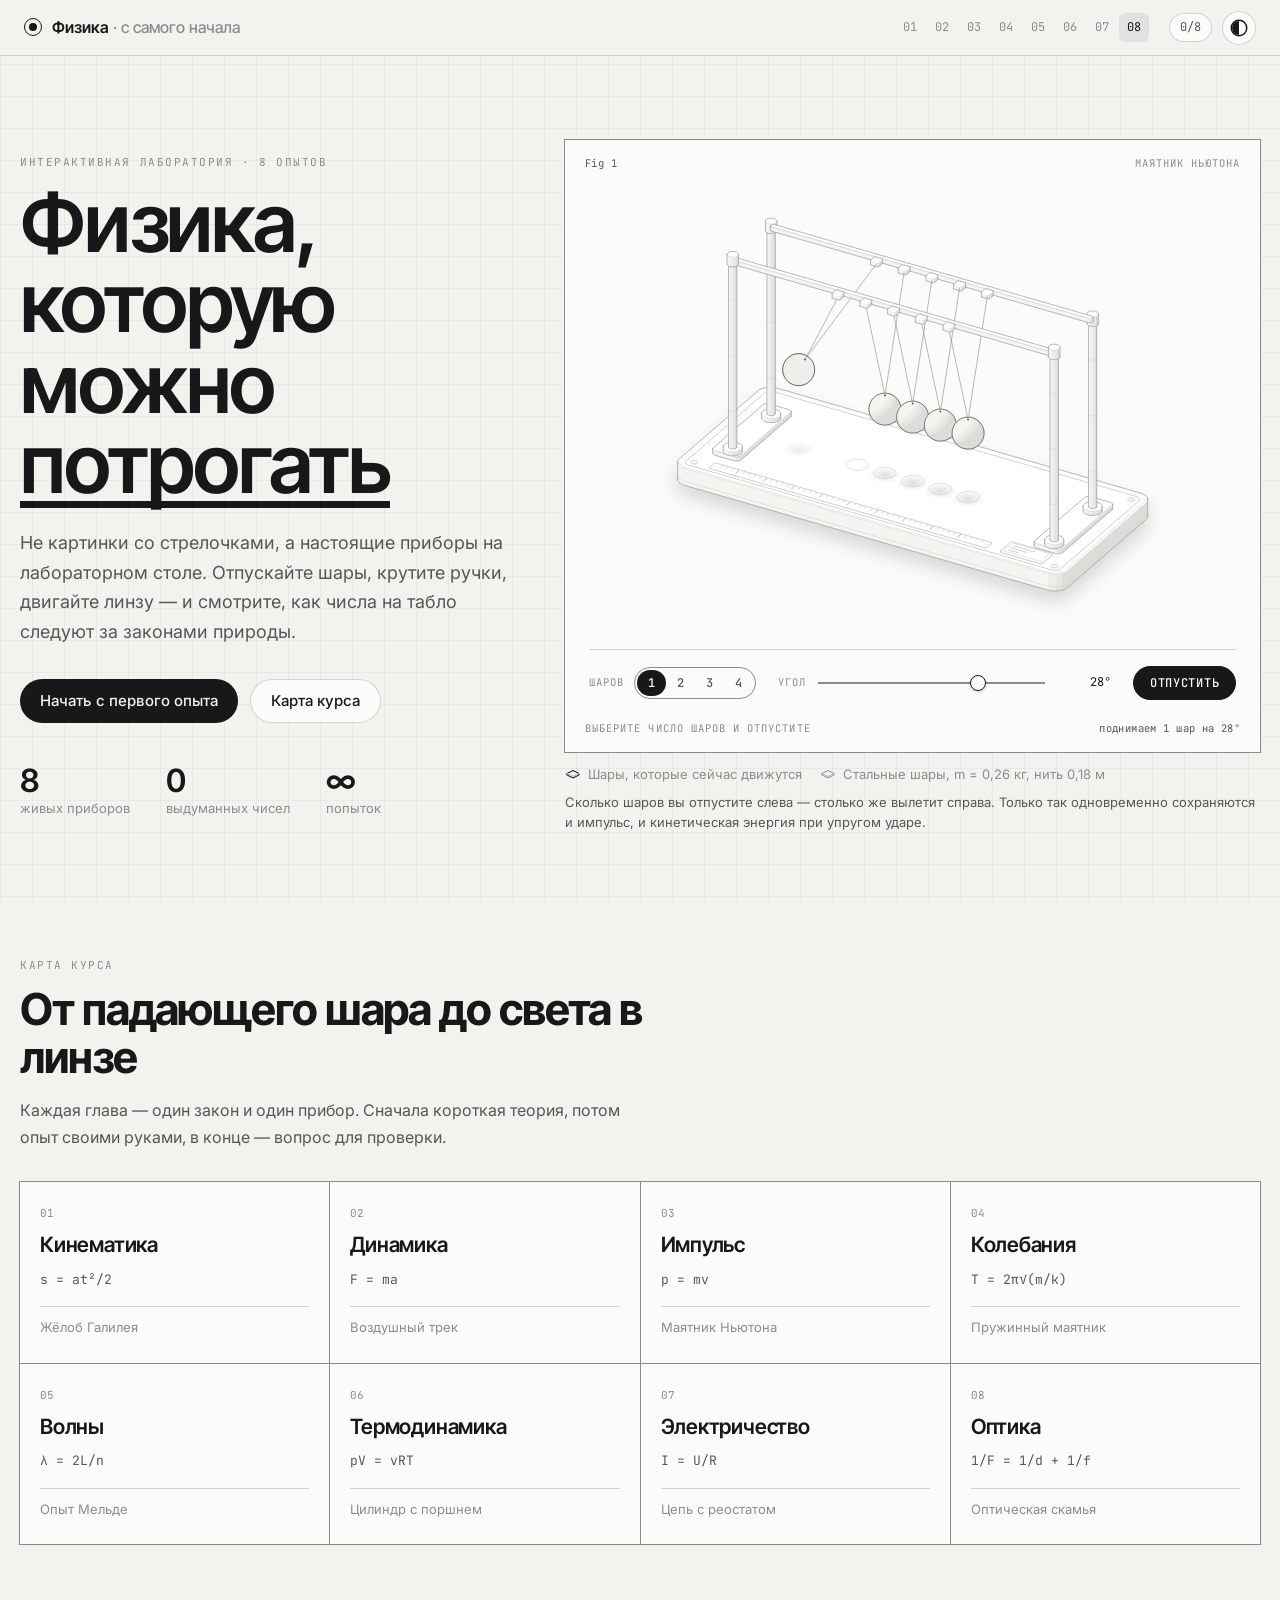
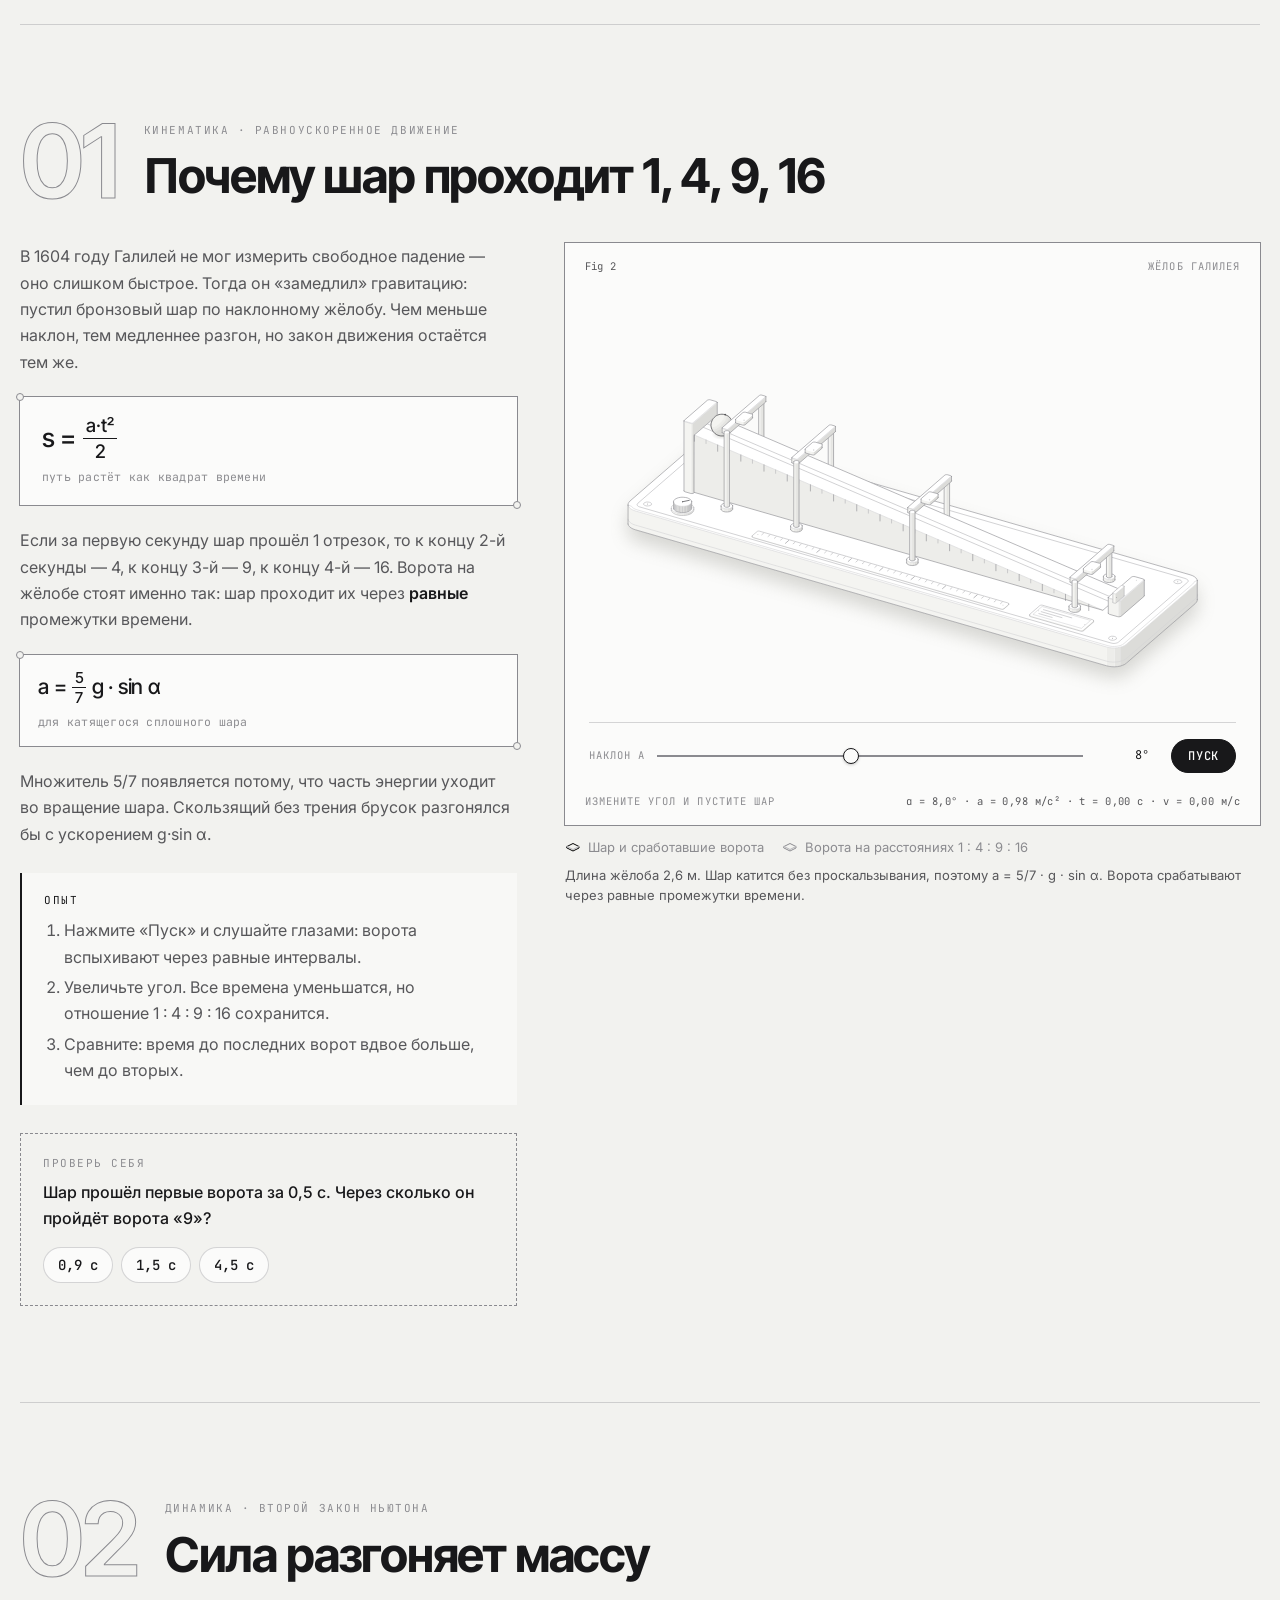
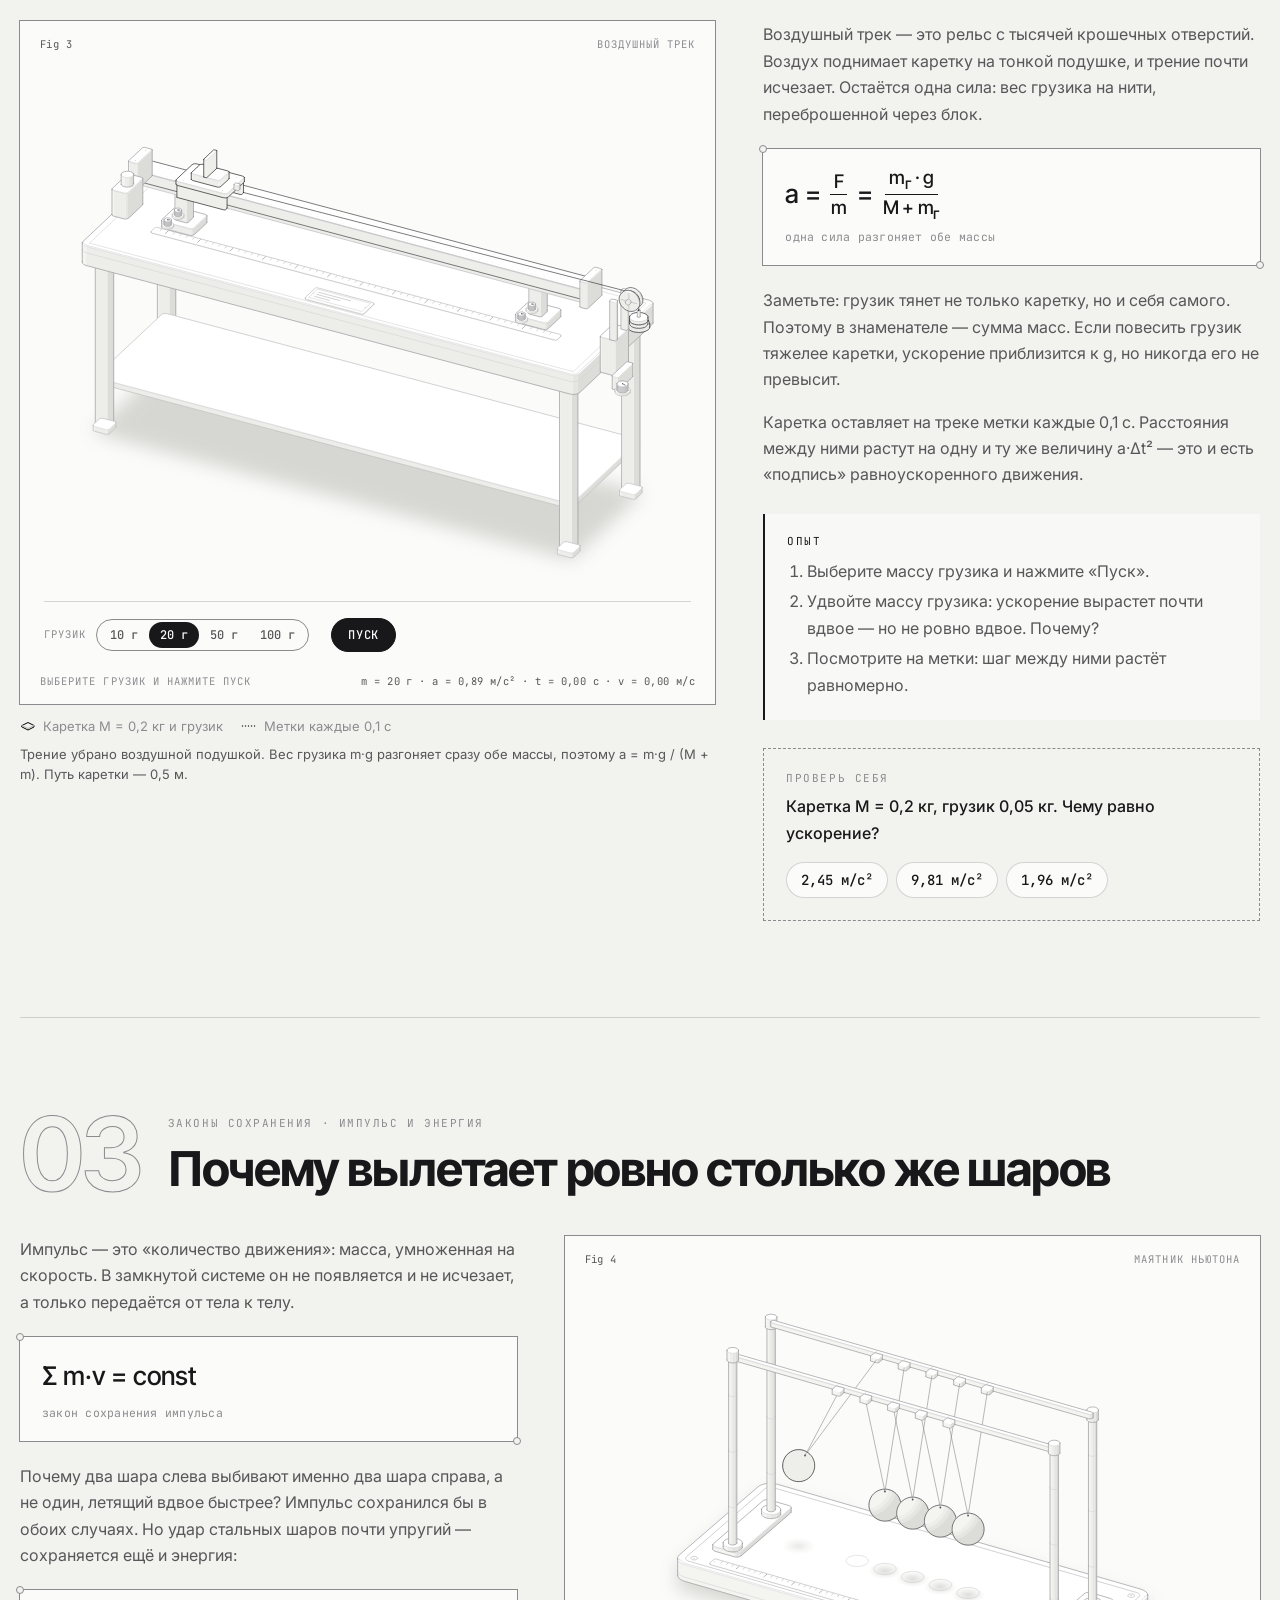
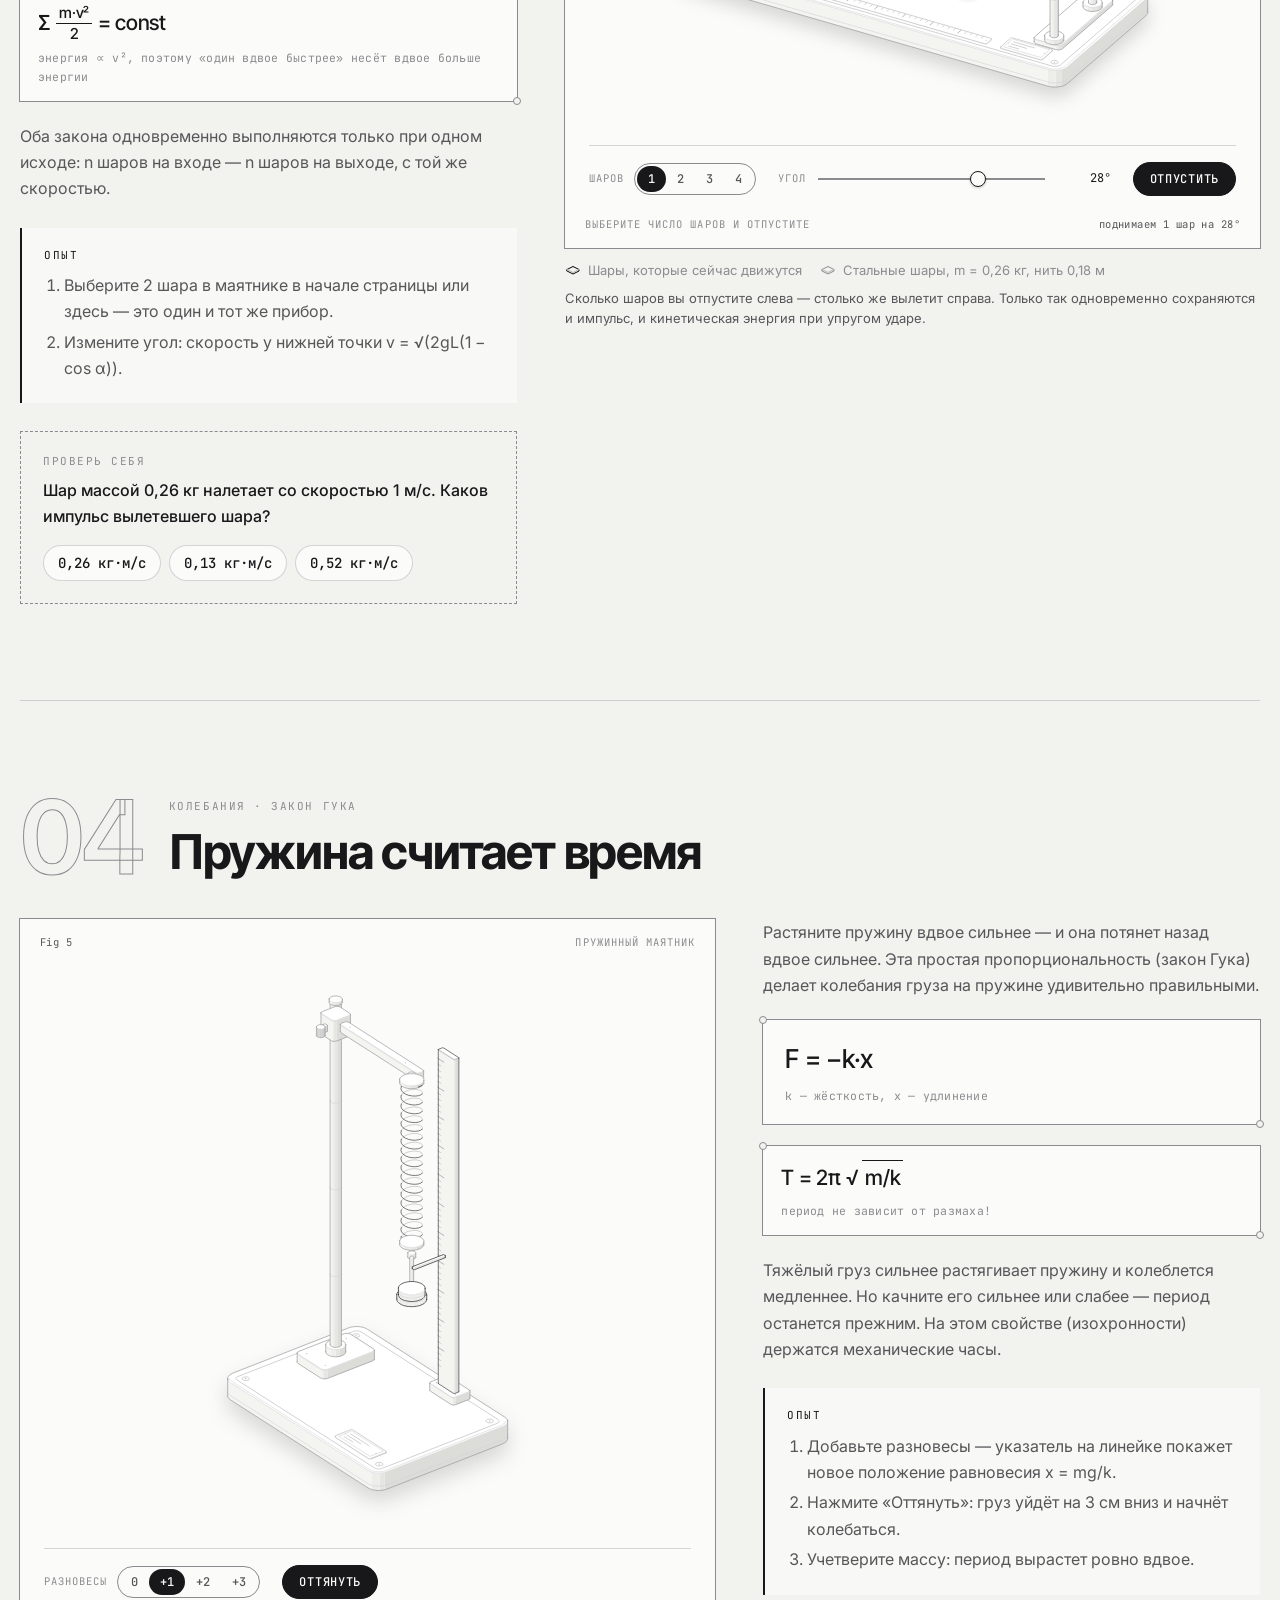
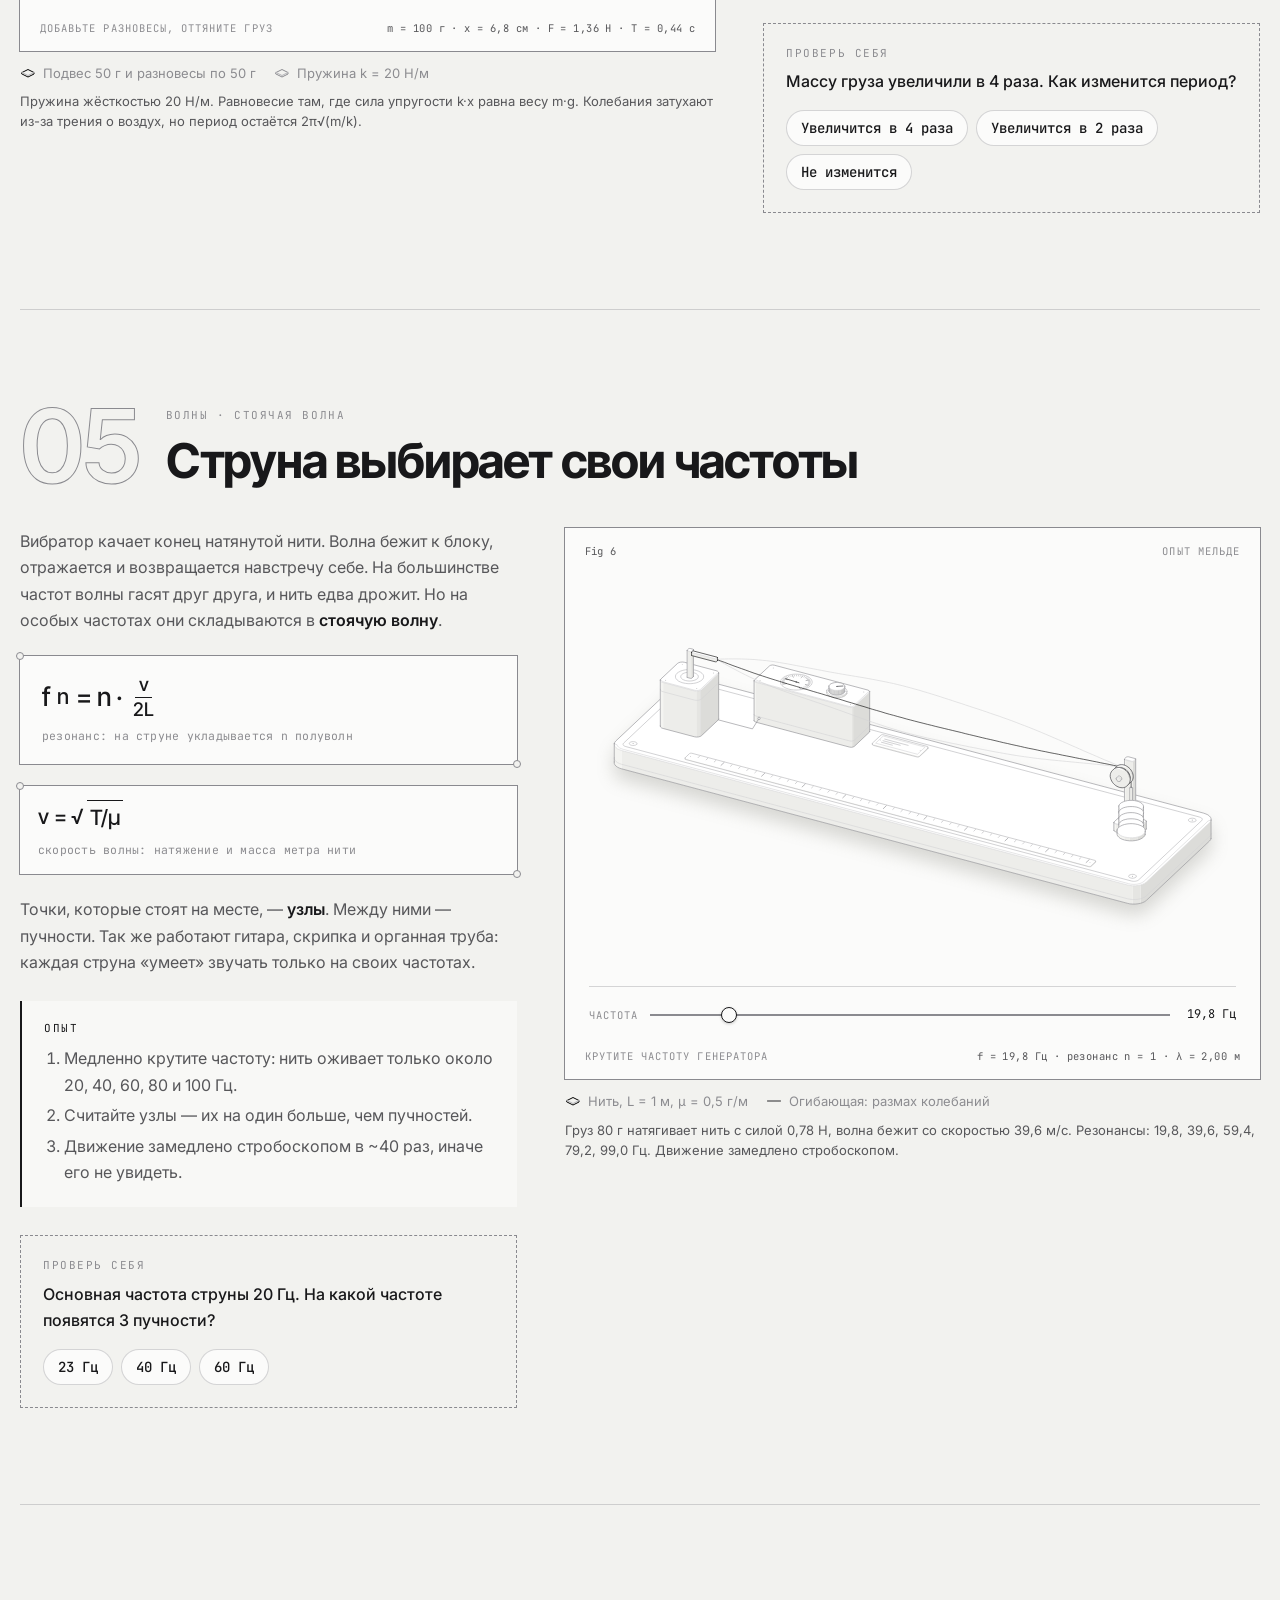
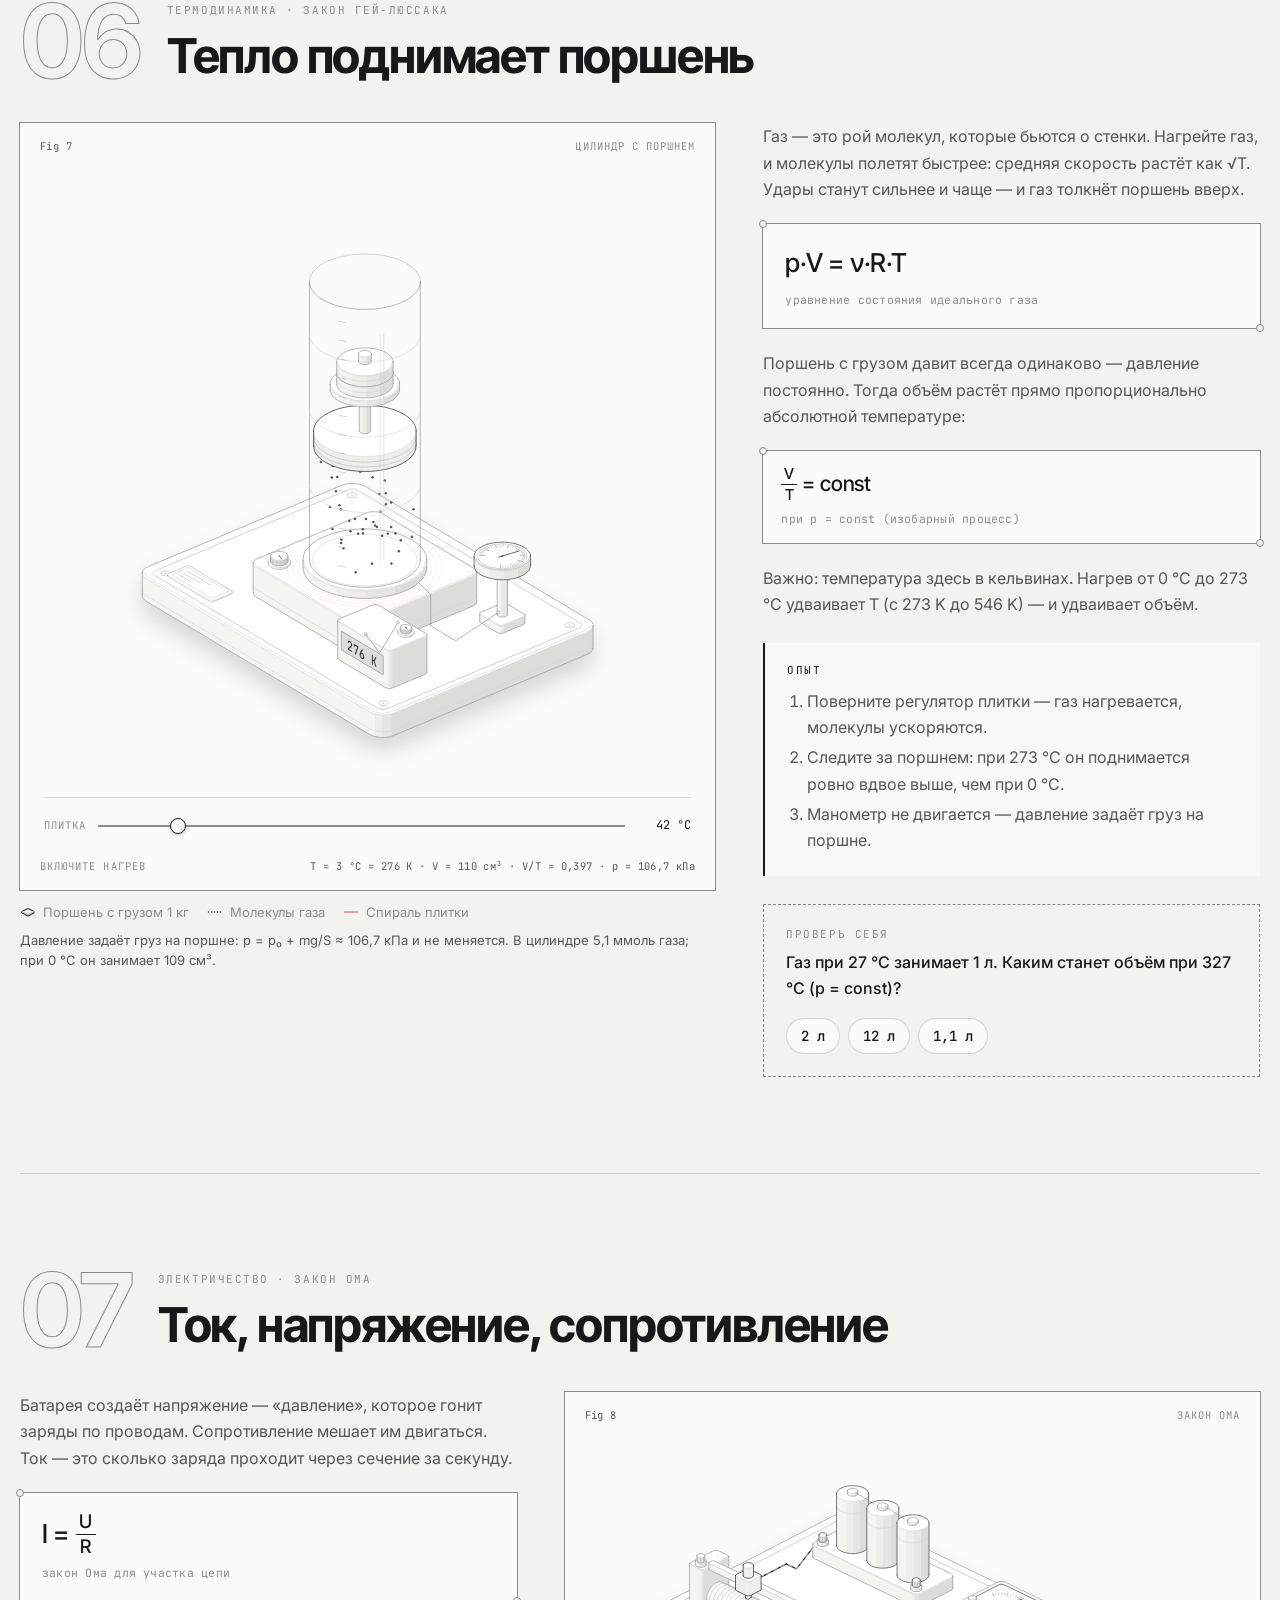
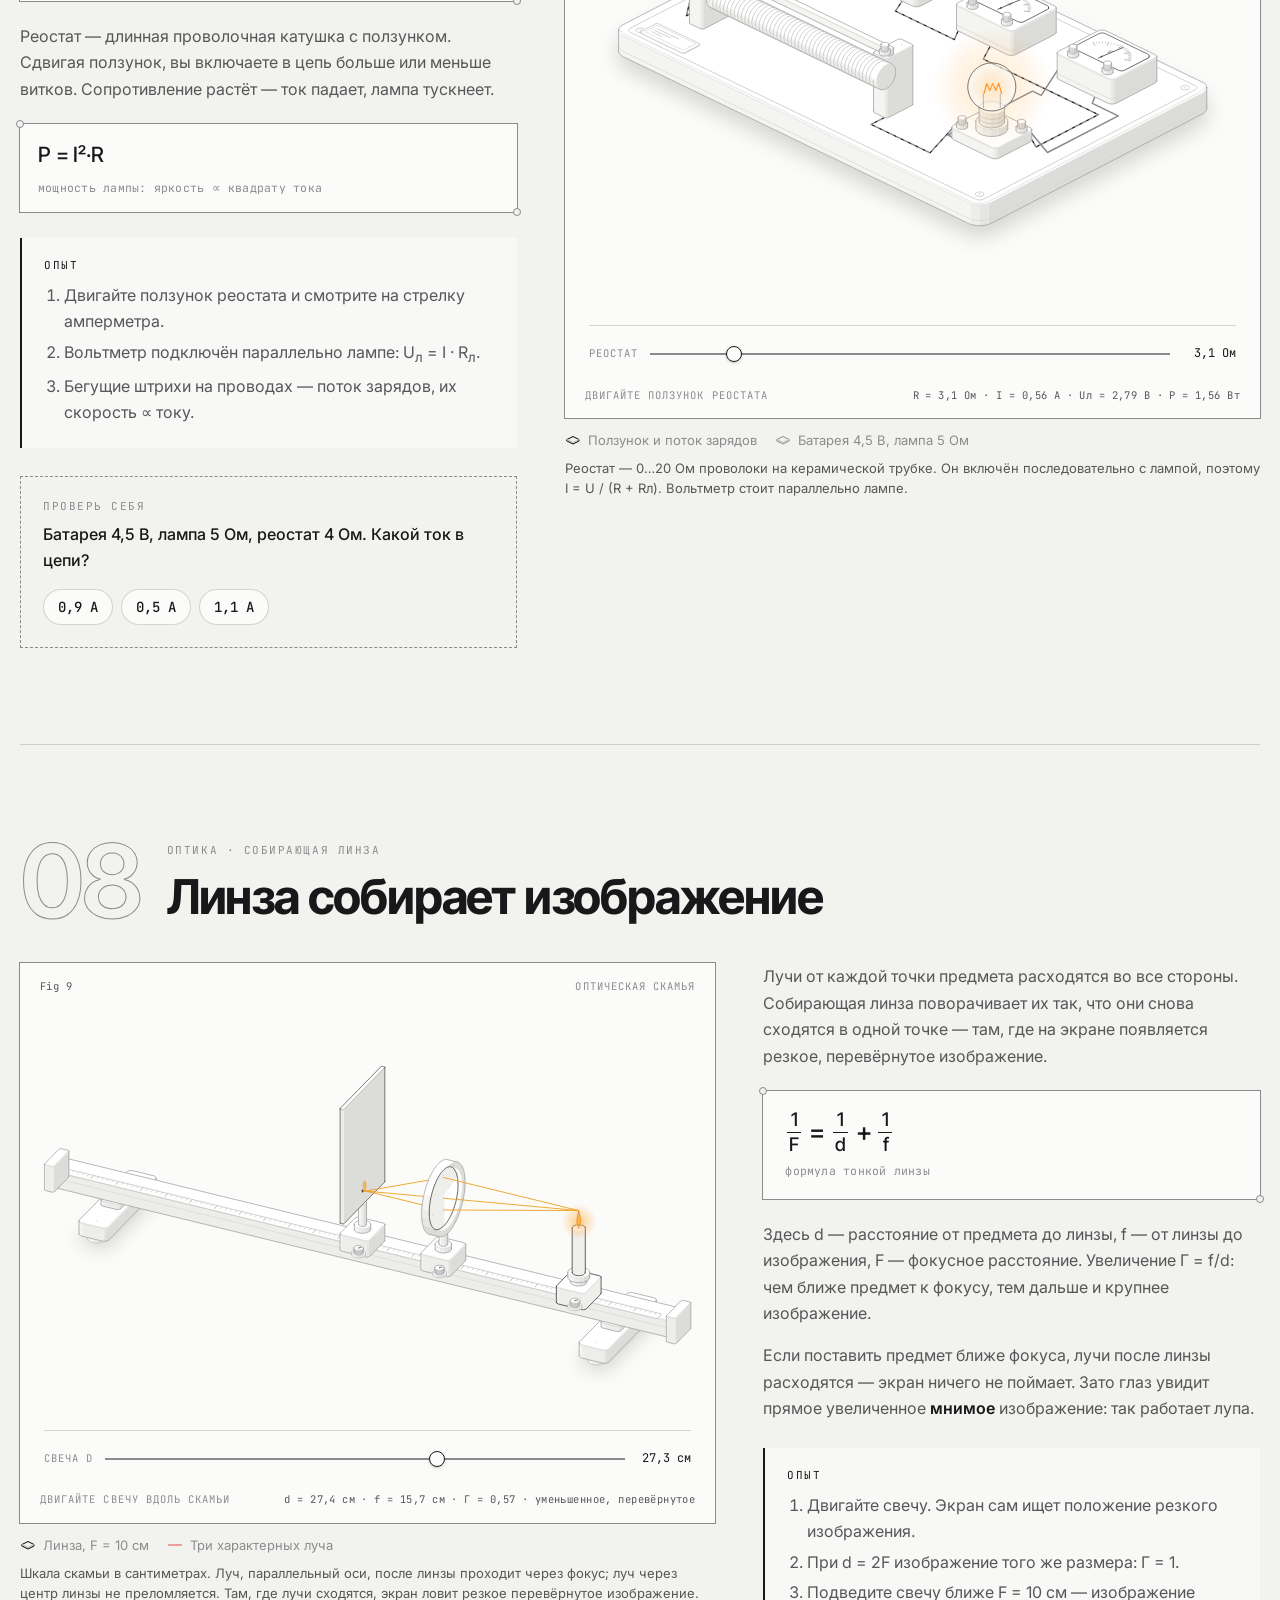
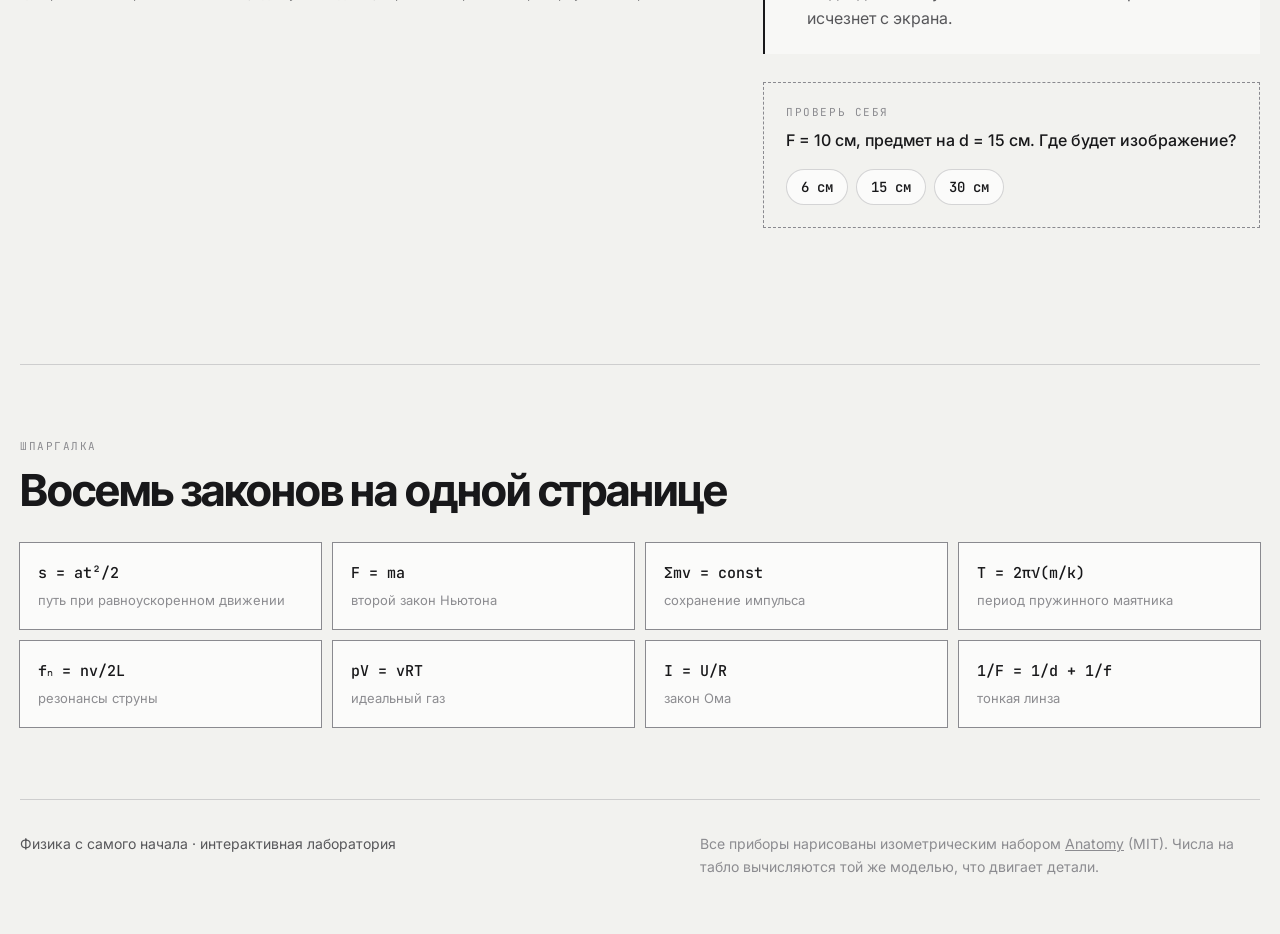
==== index.html @ d90b0236 "Smooth 60 fps animations on phones: layered SVG, cached moving parts, touch-sized controls Co-Author" ====
<!doctype html>
<html lang="ru">
<head>
<meta charset="utf-8">
<meta name="viewport" content="width=device-width, initial-scale=1">
<title>Физика с самого начала — интерактивная лаборатория</title>
<meta name="description" content="Интерактивный учебник физики: восемь живых опытов — от падения шара до линзы. Каждый прибор можно потрогать, каждое число вычислено честно.">
<meta name="theme-color" content="#f2f2ef">
<meta property="og:type" content="website">
<meta property="og:locale" content="ru_RU">
<meta property="og:site_name" content="Физика с самого начала">
<meta property="og:title" content="Физика, которую можно потрогать">
<meta property="og:description" content="Интерактивный учебник физики: восемь живых опытов — от жёлоба Галилея до оптической скамьи.">
<meta property="og:url" content="https://qazaqboss.github.io/physicsfromthebeging/">
<meta property="og:image" content="https://qazaqboss.github.io/physicsfromthebeging/og.png">
<meta property="og:image:width" content="2400">
<meta property="og:image:height" content="1260">
<meta property="og:image:alt" content="Маятник Ньютона в изометрии и заголовок «Физика, которую можно потрогать»">
<meta name="twitter:card" content="summary_large_image">
<meta name="twitter:title" content="Физика, которую можно потрогать">
<meta name="twitter:description" content="Восемь живых опытов: от жёлоба Галилея до оптической скамьи.">
<meta name="twitter:image" content="https://qazaqboss.github.io/physicsfromthebeging/og.png">
<link rel="icon" href="data:image/svg+xml,%3Csvg xmlns='http://www.w3.org/2000/svg' viewBox='0 0 32 32'%3E%3Ccircle cx='16' cy='16' r='13' fill='none' stroke='%2318181a' stroke-width='2.5'/%3E%3Ccircle cx='16' cy='16' r='6' fill='%2318181a'/%3E%3C/svg%3E">
<link rel="preconnect" href="https://fonts.googleapis.com">
<link rel="preconnect" href="https://fonts.gstatic.com" crossorigin>
<link href="https://fonts.googleapis.com/css2?family=Inter+Tight:wght@400;500;600;700&family=Inter:wght@400;500;600&family=JetBrains+Mono:wght@400;500&display=swap" rel="stylesheet">
<style>.iso{
  --anatomy-page:#0b0b0b;--anatomy-card:#131313;--anatomy-text:#a3a3a3;--anatomy-strong:#e6e6e6;--anatomy-muted:#6e6e6e;
  --anatomy-paper:#131313;--anatomy-face:#1b1b1b;--anatomy-top:#1c1c1c;
  --anatomy-shade-0:#0f0f0f;--anatomy-shade-1:#121212;--anatomy-shade-2:#151515;--anatomy-shade-3:#181818;
  --anatomy-lit-top:#262626;--anatomy-lit-shade:#1d1d1d;
  --anatomy-hi:#d4d4d4;--anatomy-mid:#6a6a6a;--anatomy-lo:#3e3e3e;--anatomy-faint:#2a2a2a;--anatomy-lit:#ffffff;
  --anatomy-halo:#050505;--anatomy-halo-opacity:.9;--anatomy-dot:#e6e6e6;
  --anatomy-red:#ff6b6b;--anatomy-green:#6be0a0;--anatomy-blue:#6b9bff;
  --anatomy-weight:.6px;--anatomy-ease:cubic-bezier(.32,.72,0,1);
  --anatomy-mono:ui-monospace,"SF Mono",Menlo,Consolas,monospace;
  --anatomy-lift:inset 0 1px 0 0 #ffffff0a,inset 0 0 0 1px #ffffff06,0 0 0 1px #00000026,0 1px 1px -.5px #00000014,0 3px 3px -1.5px #00000014,0 6px 6px -3px #00000014,0 12px 12px -6px #00000014;
}
.iso[data-theme="light"]{
  --anatomy-page:#f2f2ef;--anatomy-card:#fbfbfa;--anatomy-text:#57575a;--anatomy-strong:#18181a;--anatomy-muted:#8c8c90;
  --anatomy-paper:#fbfbfa;--anatomy-face:#ffffff;--anatomy-top:#ffffff;
  --anatomy-shade-0:#dcdcd9;--anatomy-shade-1:#e5e5e2;--anatomy-shade-2:#ededea;--anatomy-shade-3:#f4f4f1;
  --anatomy-lit-top:#ffffff;--anatomy-lit-shade:#eeeeeb;
  --anatomy-hi:#26262a;--anatomy-mid:#8a8a8f;--anatomy-lo:#b4b4b8;--anatomy-faint:#d4d4d6;--anatomy-lit:#000000;
  --anatomy-halo:#8a8a80;--anatomy-halo-opacity:.32;--anatomy-dot:#3a3a3e;
  --anatomy-red:#e5484d;--anatomy-green:#30a46c;--anatomy-blue:#3e63dd;
  --anatomy-lift:inset 0 1px 0 0 #ffffff,0 0 0 1px #0000000f,0 1px 1px -.5px #0000000a,0 3px 3px -1.5px #0000000a,0 6px 6px -3px #0000000a,0 12px 12px -6px #0000000a;
}
.iso-svg{display:block;width:100%;height:auto;overflow:visible}
.iso-svg path,.iso-svg circle{vector-effect:non-scaling-stroke}
.iso-fill{fill:var(--anatomy-paper);stroke:none}
.iso-solid[data-lit]>.iso-fill{fill:var(--anatomy-face)}
.iso-shade,.iso-top{stroke:none}
.iso-shade[data-shade="0"]{fill:var(--anatomy-shade-0)}
.iso-shade[data-shade="1"]{fill:var(--anatomy-shade-1)}
.iso-shade[data-shade="2"]{fill:var(--anatomy-shade-2)}
.iso-shade[data-shade="3"]{fill:var(--anatomy-shade-3)}
.iso-top{fill:var(--anatomy-top)}
.iso-solid[data-lit]>.iso-top{fill:var(--anatomy-lit-top)}
.iso-solid[data-lit]>.iso-shade{fill:var(--anatomy-lit-shade)}
.iso-solid[data-seamless]>.iso-shade,.iso-solid[data-seamless]>.iso-top{stroke-width:.4;stroke-linejoin:round}
.iso-solid[data-seamless]>.iso-shade[data-shade="0"]{stroke:var(--anatomy-shade-0)}
.iso-solid[data-seamless]>.iso-shade[data-shade="1"]{stroke:var(--anatomy-shade-1)}
.iso-solid[data-seamless]>.iso-shade[data-shade="2"]{stroke:var(--anatomy-shade-2)}
.iso-solid[data-seamless]>.iso-shade[data-shade="3"]{stroke:var(--anatomy-shade-3)}
.iso-solid[data-seamless]>.iso-top{stroke:var(--anatomy-top)}
.iso-solid[data-seamless][data-lit]>.iso-top{stroke:var(--anatomy-lit-top)}
.iso-solid[data-seamless][data-lit]>.iso-shade{stroke:var(--anatomy-lit-shade)}
.iso-solid[data-lit]>.iso-edge{stroke:var(--anatomy-lit)}
.iso-halo{fill:var(--anatomy-halo);stroke:none;filter:blur(9px);opacity:var(--anatomy-halo-opacity);transform:translateY(3px)}
.iso-line{fill:none;stroke:var(--anatomy-lo);stroke-width:var(--anatomy-weight);stroke-linecap:round;stroke-linejoin:round}
.iso-line[data-tone="hi"]{stroke:var(--anatomy-hi)}
.iso-line[data-tone="mid"]{stroke:var(--anatomy-mid)}
.iso-line[data-tone="lo"]{stroke:var(--anatomy-lo)}
.iso-line[data-tone="faint"]{stroke:var(--anatomy-faint)}
.iso-line[data-tone="lit"]{stroke:var(--anatomy-lit)}
.iso-line[data-tone="red"]{stroke:var(--anatomy-red)}
.iso-line[data-tone="green"]{stroke:var(--anatomy-green)}
.iso-line[data-tone="blue"]{stroke:var(--anatomy-blue)}
.iso-line[data-dotted]{stroke-dasharray:.01 3.5;stroke-width:1}
.iso-line[data-dashed]{stroke-dasharray:3 3}
.iso-line[data-flow]{stroke-dasharray:2 6}
.iso-wire-end{fill:var(--anatomy-paper);stroke:var(--anatomy-lo);stroke-width:var(--anatomy-weight)}
.iso-wire[data-tone="hi"] .iso-wire-end{stroke:var(--anatomy-hi)}
.iso-wire[data-tone="mid"] .iso-wire-end{stroke:var(--anatomy-mid)}
.iso-wire[data-tone="faint"] .iso-wire-end{stroke:var(--anatomy-faint)}
.iso-wire[data-tone="lit"] .iso-wire-end{stroke:var(--anatomy-lit)}
.iso-dots circle{fill:var(--anatomy-dot);stroke:none;opacity:.32}
.iso-dots[data-tone="hi"] circle{opacity:.85}
.iso-dots[data-tone="mid"] circle{opacity:.45}
.iso-dots[data-tone="lo"] circle{opacity:.22}
.iso-dots[data-tone="faint"] circle{opacity:.12}
.iso-face-text{fill:var(--anatomy-mid);font-family:var(--anatomy-mono);letter-spacing:.04em}
.iso-face-text[data-tone="hi"]{fill:var(--anatomy-hi)}
.iso-face-text[data-tone="lo"]{fill:var(--anatomy-lo)}
.iso-face-text[data-tone="faint"]{fill:var(--anatomy-faint)}
.tb-body{fill:var(--anatomy-shade-2);stroke:none}
.tb-shine{fill:var(--anatomy-top);stroke:none}
.tb-shade{fill:var(--anatomy-shade-0);stroke:none}
.tb-ring{fill:none;stroke:var(--anatomy-lo);stroke-width:.45;stroke-linecap:butt;stroke-linejoin:round}
.tb-ring[data-tone="mid"]{stroke:var(--anatomy-mid)}
.tb-ring[data-tone="faint"]{stroke:var(--anatomy-faint)}
.tb-ring[data-tone="hi"]{stroke:var(--anatomy-hi)}
@keyframes iso-flow{to{stroke-dashoffset:-32}}
@keyframes iso-pulse{0%,100%{opacity:.18}12%{opacity:1}40%{opacity:.18}}
.iso-line[data-flow]{animation:iso-flow 1600ms linear infinite}
.iso-dots circle[data-pulse]{animation:iso-pulse 1600ms steps(1,end) infinite;animation-delay:var(--pulse-at,0ms)}
.iso-figure{margin:32px 0 36px}
.iso-plate{position:relative;padding:52px 24px;border-radius:0;background:var(--anatomy-card);box-shadow:0 0 0 1px var(--anatomy-mid);--anatomy-paper:var(--anatomy-card)}
.iso-plate-corners{position:absolute;inset:18px 20px;pointer-events:none}
.iso-plate-corner{position:absolute;color:var(--anatomy-muted);font-family:var(--anatomy-mono);font-size:10.5px;line-height:1;letter-spacing:.04em;white-space:nowrap}
.iso-plate-corner[data-corner="fig"]{top:0;left:0;color:var(--anatomy-text)}
.iso-plate-corner[data-corner="title"]{top:0;right:0;text-transform:uppercase;letter-spacing:.1em}
.iso-plate-corner[data-corner="hint"]{bottom:0;left:0;text-transform:uppercase;letter-spacing:.1em}
.iso-plate-corner[data-corner="readout"]{right:0;bottom:0;color:var(--anatomy-text);font-variant-numeric:tabular-nums}
.iso-plate .iso-svg{margin:0 auto}
.iso-legend{display:grid;gap:8px;margin-top:12px;color:var(--anatomy-muted);font-size:13px;line-height:1.55}
.iso-keys{display:flex;flex-wrap:wrap;gap:6px 18px}
.iso-key{display:inline-flex;align-items:center;gap:7px}
.iso-swatch{width:16px;height:10px;flex:none;overflow:visible}
.iso-swatch path{fill:none;stroke:var(--anatomy-hi);stroke-width:1;vector-effect:non-scaling-stroke;stroke-linejoin:round;stroke-linecap:round}
.iso-swatch[data-mark="raised"] path,.iso-swatch[data-mark="flat"] path{stroke:var(--anatomy-mid)}
.iso-swatch[data-mark="lit"] path{stroke:var(--anatomy-lit)}
.iso-swatch[data-mark="dim"] path{stroke:var(--anatomy-lo)}
.iso-swatch[data-mark="dotted"] path{stroke-dasharray:.01 3;stroke-width:1.4}
.iso-swatch[data-mark="dashed"] path{stroke-dasharray:3 2.5}
.iso-swatch[data-mark="red"] path{stroke:var(--anatomy-red)}
.iso-swatch[data-mark="green"] path{stroke:var(--anatomy-green)}
.iso-swatch[data-mark="blue"] path{stroke:var(--anatomy-blue)}
.iso-swatch-crease{stroke:var(--anatomy-lo)!important}
@media (max-width:560px){.iso-plate{padding:48px 12px 70px}.iso-plate-corner[data-corner="hint"]{bottom:18px}}
@media (prefers-reduced-motion:reduce){.iso-line[data-flow],.iso-dots circle[data-pulse]{animation:none}}

*{box-sizing:border-box}
html{scroll-behavior:smooth;scroll-padding-top:72px;color-scheme:light}
body[data-theme="dark"]{color-scheme:dark}
.iso{--anatomy-mono:"JetBrains Mono",ui-monospace,"SF Mono",Menlo,Consolas,monospace}
body{
  margin:0;background:var(--anatomy-page);color:var(--anatomy-text);
  font:16px/1.65 Inter,ui-sans-serif,system-ui,-apple-system,"Segoe UI",sans-serif;
  -webkit-font-smoothing:antialiased;
  --rule:color-mix(in srgb,var(--anatomy-mid) 35%,transparent);
  --accent:var(--anatomy-strong);
  --grid:color-mix(in srgb,var(--anatomy-mid) 9%,transparent);
  background-image:linear-gradient(var(--grid) 1px,transparent 1px),linear-gradient(90deg,var(--grid) 1px,transparent 1px);
  background-size:32px 32px;background-attachment:fixed;
}
a{color:inherit}
b{color:var(--anatomy-strong);font-weight:600}
h1,h2{font-family:"Inter Tight",Inter,sans-serif;color:var(--anatomy-strong);letter-spacing:-.025em;margin:0}
.eyebrow{font-family:var(--anatomy-mono);font-size:11px;letter-spacing:.14em;text-transform:uppercase;color:var(--anatomy-muted);margin:0 0 12px}

.topbar{position:sticky;top:0;z-index:20;display:flex;align-items:center;gap:20px;height:56px;padding:0 24px;
  background:color-mix(in srgb,var(--anatomy-page) 82%,transparent);backdrop-filter:blur(12px) saturate(1.2);-webkit-backdrop-filter:blur(12px);
  border-bottom:1px solid var(--rule)}
.brand{display:flex;align-items:center;gap:10px;text-decoration:none;font-family:"Inter Tight",sans-serif;font-weight:600;color:var(--anatomy-strong);white-space:nowrap}
.brand-dim{color:var(--anatomy-muted);font-weight:500}
.brand-mark{width:18px;height:18px;border-radius:50%;border:1.5px solid var(--anatomy-strong);position:relative}
.brand-mark::after{content:"";position:absolute;inset:4px;border-radius:50%;background:var(--anatomy-strong)}
.chapters-nav{display:flex;gap:2px;margin-left:auto;font-family:var(--anatomy-mono);font-size:12px}
.chapters-nav a{text-decoration:none;padding:5px 8px;border-radius:6px;color:var(--anatomy-muted);transition:color .2s,background .2s}
.chapters-nav a:hover{color:var(--anatomy-strong)}
.chapters-nav a[data-active]{color:var(--anatomy-strong);background:color-mix(in srgb,var(--anatomy-mid) 16%,transparent)}
.chapters-nav a[data-done]::after{content:"";display:inline-block;width:4px;height:4px;border-radius:50%;background:var(--anatomy-green);margin-left:4px;vertical-align:middle}
.topbar-right{display:flex;align-items:center;gap:10px}
.progress-pill{font-family:var(--anatomy-mono);font-size:12px;color:var(--anatomy-text);padding:4px 10px;border:1px solid var(--rule);border-radius:99px;background:var(--anatomy-card)}
.theme-toggle{width:34px;height:34px;border-radius:50%;border:1px solid var(--rule);background:var(--anatomy-card);cursor:pointer;display:grid;place-items:center}
.theme-toggle span{width:14px;height:14px;border-radius:50%;background:linear-gradient(90deg,var(--anatomy-strong) 50%,transparent 50%);box-shadow:0 0 0 1.5px var(--anatomy-strong)}
.scroll-line{position:absolute;left:0;right:0;bottom:-1px;height:1px}
.scroll-line span{display:block;height:100%;width:100%;background:var(--anatomy-strong);transform:scaleX(0);transform-origin:left;will-change:transform}

main{width:min(1240px,100% - 32px);margin:0 auto}

.hero{display:grid;grid-template-columns:minmax(0,5fr) minmax(0,7fr);gap:48px;align-items:center;padding:72px 0 56px;min-height:calc(100vh - 56px)}
.hero h1{font-size:clamp(44px,6.4vw,84px);line-height:.98;font-weight:600}
.hero h1 em{font-style:normal;position:relative;white-space:nowrap}
.hero h1 em::after{content:"";position:absolute;left:0;right:0;bottom:.06em;height:.09em;background:var(--anatomy-strong);transform-origin:left;animation:underline 1.2s .4s cubic-bezier(.32,.72,0,1) both}
@keyframes underline{from{transform:scaleX(0)}}
.lead{font-size:18px;max-width:34em;margin:24px 0 32px}
.hero-cta{display:flex;flex-wrap:wrap;gap:12px}
.btn-primary,.btn-ghost{display:inline-flex;align-items:center;height:44px;padding:0 20px;border-radius:99px;text-decoration:none;font-weight:500;font-size:15px;transition:transform .2s,box-shadow .2s}
.btn-primary{background:var(--anatomy-strong);color:var(--anatomy-page)}
.btn-primary:hover{transform:translateY(-1px);box-shadow:0 6px 18px -6px #0006}
.btn-ghost{border:1px solid var(--rule);color:var(--anatomy-strong);background:var(--anatomy-card)}
.hero-stats{display:flex;gap:36px;margin:40px 0 0}
.hero-stats div{display:flex;flex-direction:column}
.hero-stats dt{font-family:"Inter Tight",sans-serif;font-size:32px;font-weight:600;color:var(--anatomy-strong);line-height:1.1}
.hero-stats dd{margin:0;font-size:13px;color:var(--anatomy-muted)}
.hero-figure .iso-figure{margin:0}
.hero-figure{animation:rise 1.4s .15s cubic-bezier(.22,1,.36,1) both}
.hero-text>*{animation:rise 1.1s cubic-bezier(.22,1,.36,1) both}
.hero-text>:nth-child(2){animation-delay:.08s}.hero-text>:nth-child(3){animation-delay:.16s}.hero-text>:nth-child(4){animation-delay:.24s}.hero-text>:nth-child(5){animation-delay:.32s}
@keyframes rise{from{opacity:0;transform:translateY(28px) scale(.985)}}
.iso-plate{transition:box-shadow .5s cubic-bezier(.22,1,.36,1),transform .5s cubic-bezier(.22,1,.36,1)}
.chapter-figure .iso-plate:hover,.hero-figure .iso-plate:hover{box-shadow:0 0 0 1px var(--anatomy-strong),0 24px 48px -28px #0004}
::view-transition-old(root),::view-transition-new(root){animation-duration:.55s;animation-timing-function:cubic-bezier(.22,1,.36,1)}

.section-head{max-width:640px;margin-bottom:32px}
.section-head h2,.finale h2{font-size:clamp(30px,3.6vw,44px);line-height:1.08;margin-bottom:12px}
.map{padding:56px 0 24px}
.map-grid{list-style:none;margin:0;padding:0;display:grid;grid-template-columns:repeat(4,1fr);gap:1px;background:var(--anatomy-mid);box-shadow:0 0 0 1px var(--anatomy-mid)}
.map-grid a{display:grid;gap:6px;padding:22px 20px 24px;background:var(--anatomy-card);text-decoration:none;height:100%;transition:background .35s}
.map-name{transition:transform .45s cubic-bezier(.22,1,.36,1)}
.map-grid a:hover .map-name{transform:translateX(4px)}
.map-grid a:hover{background:var(--anatomy-page)}
.map-num{font-family:var(--anatomy-mono);font-size:11px;color:var(--anatomy-muted)}
.map-name{font-family:"Inter Tight",sans-serif;font-size:21px;font-weight:600;color:var(--anatomy-strong);letter-spacing:-.01em}
.map-law{font-family:var(--anatomy-mono);font-size:13px;color:var(--anatomy-text)}
.map-tool{font-size:13px;color:var(--anatomy-muted);margin-top:10px;padding-top:10px;border-top:1px solid var(--rule)}
.map-grid li[data-done] .map-num::after{content:" · решено";color:var(--anatomy-green)}

.chapter{padding:96px 0 40px;border-top:1px solid var(--rule);margin-top:56px}
.chapter-head{display:flex;gap:28px;align-items:flex-start;margin-bottom:40px}
.chapter-num{font-family:"Inter Tight",sans-serif;font-size:clamp(64px,8vw,112px);line-height:.8;font-weight:600;color:transparent;-webkit-text-stroke:1px var(--anatomy-mid);letter-spacing:-.04em}
.chapter-head h2{font-size:clamp(30px,3.8vw,48px);line-height:1.05}
.chapter-body{display:grid;grid-template-columns:minmax(0,5fr) minmax(0,7fr);gap:48px;align-items:start}
.chapter:nth-of-type(even) .chapter-body{grid-template-columns:minmax(0,7fr) minmax(0,5fr)}
.chapter:nth-of-type(even) .chapter-figure{order:-1}
.chapter-text{max-width:36em}
.chapter-text p{margin:0 0 16px}
.chapter-figure{position:sticky;top:80px}
.chapter-figure .iso-figure{margin:0}

.formula{display:flex;flex-direction:column;gap:6px;margin:22px 0;padding:18px 22px;background:var(--anatomy-card);box-shadow:0 0 0 1px var(--anatomy-mid);position:relative}
.formula::before,.formula::after{content:"";position:absolute;width:6px;height:6px;border:1px solid var(--anatomy-mid);background:var(--anatomy-page);border-radius:50%}
.formula::before{left:-4px;top:-4px}.formula::after{right:-4px;bottom:-4px}
.formula.small{padding:14px 18px}
.f-main{font-family:"Inter Tight",sans-serif;font-size:26px;color:var(--anatomy-strong);font-weight:500;letter-spacing:-.01em;display:flex;align-items:center;flex-wrap:wrap;gap:.25em}
.formula.small .f-main{font-size:21px}
.f-note{font-family:var(--anatomy-mono);font-size:11.5px;color:var(--anatomy-muted);letter-spacing:.02em}
.frac{display:inline-flex;flex-direction:column;align-items:center;font-size:.72em;line-height:1.15;vertical-align:middle}
.frac span:first-child{border-bottom:1px solid currentColor;padding:0 .2em .08em}
.frac span:last-child{padding:.08em .2em 0}
.sqrt{border-top:1px solid currentColor;padding:0 .15em;margin-left:-.1em}

.try{margin:26px 0;padding:18px 22px;border-left:2px solid var(--anatomy-strong);background:color-mix(in srgb,var(--anatomy-card) 70%,transparent)}
.try-title{font-family:var(--anatomy-mono);font-size:11px;letter-spacing:.14em;text-transform:uppercase;color:var(--anatomy-strong);margin:0 0 8px!important}
.try ol{margin:0;padding-left:20px}
.try li{margin:4px 0}

.quiz{margin-top:28px;padding:20px 22px 22px;border:1px dashed var(--anatomy-mid);display:flex;flex-wrap:wrap;gap:8px}
.quiz-q{width:100%;margin:0 0 8px!important;color:var(--anatomy-strong);font-weight:500}
.quiz-q::before{content:"Проверь себя";display:block;font-family:var(--anatomy-mono);font-size:11px;letter-spacing:.14em;text-transform:uppercase;color:var(--anatomy-muted);font-weight:400;margin-bottom:6px}
.quiz button{font:500 14px/1 var(--anatomy-mono);padding:10px 14px;border-radius:99px;border:1px solid var(--rule);background:var(--anatomy-card);color:var(--anatomy-strong);cursor:pointer;transition:all .2s}
.quiz button:hover{border-color:var(--anatomy-strong)}
@keyframes pop{40%{transform:scale(1.08)}}
@keyframes shake{20%,60%{transform:translateX(-4px)}40%,80%{transform:translateX(4px)}}
.quiz button[data-state="wrong"]{animation:shake .4s}
.quiz-why:not([hidden]){animation:rise .6s cubic-bezier(.22,1,.36,1) both}
.quiz button[data-state="right"]{animation:pop .45s cubic-bezier(.22,1,.36,1);background:var(--anatomy-green);border-color:var(--anatomy-green);color:#fff}
.quiz button[data-state="wrong"]{border-color:var(--anatomy-red);color:var(--anatomy-red);text-decoration:line-through}
.quiz-why{width:100%;margin:10px 0 0!important;font-size:14.5px;padding-top:12px;border-top:1px solid var(--rule)}

.lab-controls{display:flex;flex-wrap:wrap;align-items:center;gap:12px 22px;margin-top:22px;padding-top:16px;border-top:1px solid var(--rule)}
.lab-row{display:flex;align-items:center;gap:10px}
.lab-range{display:flex;align-items:center;gap:10px;flex:1 1 220px;min-width:200px}
.lab-range-label{font-family:var(--anatomy-mono);font-size:10.5px;letter-spacing:.1em;text-transform:uppercase;color:var(--anatomy-muted);white-space:nowrap}
.lab-range output{font-family:var(--anatomy-mono);font-size:12px;color:var(--anatomy-strong);min-width:4.5em;text-align:right;font-variant-numeric:tabular-nums}
.lab-range input{flex:1;-webkit-appearance:none;appearance:none;height:20px;background:transparent;cursor:pointer;min-width:80px}
.lab-range input::-webkit-slider-runnable-track{height:2px;background:var(--anatomy-mid)}
.lab-range input::-moz-range-track{height:2px;background:var(--anatomy-mid)}
.lab-range input::-webkit-slider-thumb{-webkit-appearance:none;width:16px;height:16px;border-radius:50%;margin-top:-7px;background:var(--anatomy-card);border:1.5px solid var(--anatomy-strong);box-shadow:0 1px 3px #0003}
.lab-range input::-moz-range-thumb{width:14px;height:14px;border-radius:50%;background:var(--anatomy-card);border:1.5px solid var(--anatomy-strong)}
.lab-btn{font:500 12px/1 var(--anatomy-mono);letter-spacing:.06em;text-transform:uppercase;height:34px;padding:0 16px;border-radius:99px;border:1px solid var(--anatomy-mid);background:var(--anatomy-card);color:var(--anatomy-strong);cursor:pointer;transition:all .2s}
.lab-btn:hover{border-color:var(--anatomy-strong)}
.lab-btn[data-primary]{background:var(--anatomy-strong);color:var(--anatomy-card);border-color:var(--anatomy-strong)}
.lab-btn[data-primary]:hover{transform:translateY(-1px)}
.lab-seg{display:inline-flex;border:1px solid var(--anatomy-mid);border-radius:99px;padding:2px}
.lab-seg button{font:500 12px/1 var(--anatomy-mono);border:0;background:transparent;color:var(--anatomy-text);padding:7px 11px;border-radius:99px;cursor:pointer}
.lab-seg button[aria-checked="true"]{background:var(--anatomy-strong);color:var(--anatomy-card)}
.iso-stage{outline:none;touch-action:pan-y}
.iso-stage:focus-visible{box-shadow:0 0 0 1px var(--anatomy-strong)}
.iso-caption{color:var(--anatomy-text)}
.iso-plate-corner[data-corner="readout"]{max-width:70%;text-align:right;white-space:normal}

.finale{margin:96px 0 0;padding:72px 0;border-top:1px solid var(--rule)}
.cheat{display:grid;grid-template-columns:repeat(4,1fr);gap:12px;margin-top:28px}
.cheat a{display:grid;gap:4px;padding:18px;background:var(--anatomy-card);box-shadow:0 0 0 1px var(--anatomy-mid);text-decoration:none;transition:transform .2s}
.cheat a:hover{transform:translateY(-2px)}
.cheat b{font-family:var(--anatomy-mono);font-size:15px;font-weight:500}
.cheat span{font-size:13px;color:var(--anatomy-muted)}
.footer{width:min(1240px,100% - 32px);margin:0 auto;padding:32px 0 56px;border-top:1px solid var(--rule);font-size:14px;display:flex;justify-content:space-between;gap:24px;flex-wrap:wrap}
.footer p{margin:0}.footer-dim{color:var(--anatomy-muted);max-width:40em}

.reveal{opacity:0;transform:translateY(26px);transition:opacity 1s cubic-bezier(.22,1,.36,1),transform 1s cubic-bezier(.22,1,.36,1)}
.reveal[data-in]{opacity:1;transform:none}

@media (max-width:1020px){
  .hero,.chapter-body,.chapter:nth-of-type(even) .chapter-body{grid-template-columns:1fr}
  .chapter:nth-of-type(even) .chapter-figure{order:0}
  .chapter-figure{position:static}
  .hero{min-height:0;padding-top:48px}
  .map-grid,.cheat{grid-template-columns:repeat(2,1fr)}
  .chapters-nav{display:none}
  .topbar-right{margin-left:auto}
}
@media (max-width:560px){
  .topbar{padding:0 16px}
  .brand-dim{display:none}
  .map-grid,.cheat{grid-template-columns:1fr}
  .chapter-head{gap:16px}
  .chapter{padding-top:64px}
  .hero-stats{gap:24px}
  .f-main{font-size:22px}
  .lab-range{min-width:100%}
  .iso-plate{padding-bottom:64px}
  .iso-plate-corner[data-corner="hint"]{display:none}
  .iso-plate-corner[data-corner="readout"]{max-width:none;left:0;text-align:left}
}
@media (prefers-reduced-motion:reduce){html{scroll-behavior:auto}.reveal{opacity:1;transform:none;transition:none}.hero h1 em::after,.hero-figure,.hero-text>*,.quiz button,.quiz-why{animation:none!important}}

.iso-layers{position:relative}
.iso-layers>svg+svg{position:absolute;inset:0;width:100%;height:100%;pointer-events:none}
.iso-stage[data-running] .iso-layers>svg{will-change:transform}
@media (max-width:1020px),(pointer:coarse){
  body{background-attachment:scroll}
  .topbar{backdrop-filter:none;-webkit-backdrop-filter:none;background:var(--anatomy-page)}
}
@media (pointer:coarse){
  .lab-seg button{padding:11px 14px;min-width:40px}
  .lab-btn{height:42px;padding:0 20px}
  .lab-range input{height:36px}
  .lab-range input::-webkit-slider-thumb{width:24px;height:24px;margin-top:-11px}
  .lab-range input::-moz-range-thumb{width:22px;height:22px}
  .quiz button{padding:13px 16px}
  .iso-plate:hover{box-shadow:0 0 0 1px var(--anatomy-mid)!important}
}
html{-webkit-tap-highlight-color:transparent;overflow-x:hidden}
.lab-controls button,.lab-range input,.quiz button{touch-action:manipulation}
</style>
</head>
<body class="iso" data-theme="light">
<svg width="0" height="0" style="position:absolute" aria-hidden="true"><defs><radialGradient id="lab-soft"><stop offset="0" style="stop-color:var(--anatomy-halo);stop-opacity:.9"/><stop offset=".55" style="stop-color:var(--anatomy-halo);stop-opacity:.35"/><stop offset="1" style="stop-color:var(--anatomy-halo);stop-opacity:0"/></radialGradient></defs></svg>

<header class="topbar">
  <a class="brand" href="#top"><span class="brand-mark" aria-hidden="true"></span><span>Физика<span class="brand-dim"> · с самого начала</span></span></a>
  <nav class="chapters-nav" aria-label="Главы">
    <a href="#ch1" data-nav="ch1">01</a><a href="#ch2" data-nav="ch2">02</a><a href="#ch3" data-nav="ch3">03</a><a href="#ch4" data-nav="ch4">04</a><a href="#ch5" data-nav="ch5">05</a><a href="#ch6" data-nav="ch6">06</a><a href="#ch7" data-nav="ch7">07</a><a href="#ch8" data-nav="ch8">08</a>
  </nav>
  <div class="topbar-right">
    <span class="progress-pill" title="Решено вопросов"><span data-progress>0</span>/8</span>
    <button type="button" class="theme-toggle" data-theme-toggle aria-label="Сменить тему"><span aria-hidden="true"></span></button>
  </div>
  <div class="scroll-line" aria-hidden="true"><span data-scroll-line></span></div>
</header>

<main id="top">

<section class="hero">
  <div class="hero-text">
    <p class="eyebrow">Интерактивная лаборатория · 8 опытов</p>
    <h1>Физика,<br>которую можно<br><em>потрогать</em></h1>
    <p class="lead">Не картинки со стрелочками, а настоящие приборы на лабораторном столе. Отпускайте шары, крутите ручки, двигайте линзу — и смотрите, как числа на табло следуют за законами природы.</p>
    <div class="hero-cta">
      <a class="btn-primary" href="#ch1">Начать с первого опыта</a>
      <a class="btn-ghost" href="#map">Карта курса</a>
    </div>
    <dl class="hero-stats">
      <div><dt>8</dt><dd>живых приборов</dd></div>
      <div><dt>0</dt><dd>выдуманных чисел</dd></div>
      <div><dt>∞</dt><dd>попыток</dd></div>
    </dl>
  </div>
  <div class="hero-figure" data-figure="cradle"></div>
</section>

<section class="map" id="map">
  <div class="section-head">
    <p class="eyebrow">Карта курса</p>
    <h2>От падающего шара до света в линзе</h2>
    <p>Каждая глава — один закон и один прибор. Сначала короткая теория, потом опыт своими руками, в конце — вопрос для проверки.</p>
  </div>
  <ol class="map-grid">
    <li><a href="#ch1"><span class="map-num">01</span><span class="map-name">Кинематика</span><span class="map-law">s = at²/2</span><span class="map-tool">Жёлоб Галилея</span></a></li>
    <li><a href="#ch2"><span class="map-num">02</span><span class="map-name">Динамика</span><span class="map-law">F = ma</span><span class="map-tool">Воздушный трек</span></a></li>
    <li><a href="#ch3"><span class="map-num">03</span><span class="map-name">Импульс</span><span class="map-law">p = mv</span><span class="map-tool">Маятник Ньютона</span></a></li>
    <li><a href="#ch4"><span class="map-num">04</span><span class="map-name">Колебания</span><span class="map-law">T = 2π√(m/k)</span><span class="map-tool">Пружинный маятник</span></a></li>
    <li><a href="#ch5"><span class="map-num">05</span><span class="map-name">Волны</span><span class="map-law">λ = 2L/n</span><span class="map-tool">Опыт Мельде</span></a></li>
    <li><a href="#ch6"><span class="map-num">06</span><span class="map-name">Термодинамика</span><span class="map-law">pV = νRT</span><span class="map-tool">Цилиндр с поршнем</span></a></li>
    <li><a href="#ch7"><span class="map-num">07</span><span class="map-name">Электричество</span><span class="map-law">I = U/R</span><span class="map-tool">Цепь с реостатом</span></a></li>
    <li><a href="#ch8"><span class="map-num">08</span><span class="map-name">Оптика</span><span class="map-law">1/F = 1/d + 1/f</span><span class="map-tool">Оптическая скамья</span></a></li>
  </ol>
</section>

<!-- 01 -->
<section class="chapter" id="ch1">
  <div class="chapter-head">
    <span class="chapter-num">01</span>
    <div>
      <p class="eyebrow">Кинематика · равноускоренное движение</p>
      <h2>Почему шар проходит 1, 4, 9, 16</h2>
    </div>
  </div>
  <div class="chapter-body">
    <div class="chapter-text">
      <p>В 1604 году Галилей не мог измерить свободное падение — оно слишком быстрое. Тогда он «замедлил» гравитацию: пустил бронзовый шар по наклонному жёлобу. Чем меньше наклон, тем медленнее разгон, но закон движения остаётся тем же.</p>
      <div class="formula"><span class="f-main">s = <span class="frac"><span>a·t²</span><span>2</span></span></span><span class="f-note">путь растёт как квадрат времени</span></div>
      <p>Если за первую секунду шар прошёл 1 отрезок, то к концу 2-й секунды — 4, к концу 3-й — 9, к концу 4-й — 16. Ворота на жёлобе стоят именно так: шар проходит их через <b>равные</b> промежутки времени.</p>
      <div class="formula small"><span class="f-main">a = <span class="frac"><span>5</span><span>7</span></span> g · sin α</span><span class="f-note">для катящегося сплошного шара</span></div>
      <p>Множитель 5/7 появляется потому, что часть энергии уходит во вращение шара. Скользящий без трения брусок разгонялся бы с ускорением g·sin α.</p>
      <div class="try">
        <p class="try-title">Опыт</p>
        <ol>
          <li>Нажмите «Пуск» и слушайте глазами: ворота вспыхивают через равные интервалы.</li>
          <li>Увеличьте угол. Все времена уменьшатся, но отношение 1 : 4 : 9 : 16 сохранится.</li>
          <li>Сравните: время до последних ворот вдвое больше, чем до вторых.</li>
        </ol>
      </div>
      <div class="quiz" data-quiz="ch1" data-answer="b">
        <p class="quiz-q">Шар прошёл первые ворота за 0,5 с. Через сколько он пройдёт ворота «9»?</p>
        <button data-option="a">0,9 с</button><button data-option="b">1,5 с</button><button data-option="c">4,5 с</button>
        <p class="quiz-why" hidden>Путь ∝ t². Путь в 9 раз больше — значит время больше в √9 = 3 раза: 3 · 0,5 = 1,5 с.</p>
      </div>
    </div>
    <div class="chapter-figure" data-figure="incline"></div>
  </div>
</section>

<!-- 02 -->
<section class="chapter" id="ch2">
  <div class="chapter-head">
    <span class="chapter-num">02</span>
    <div>
      <p class="eyebrow">Динамика · второй закон Ньютона</p>
      <h2>Сила разгоняет массу</h2>
    </div>
  </div>
  <div class="chapter-body">
    <div class="chapter-text">
      <p>Воздушный трек — это рельс с тысячей крошечных отверстий. Воздух поднимает каретку на тонкой подушке, и трение почти исчезает. Остаётся одна сила: вес грузика на нити, переброшенной через блок.</p>
      <div class="formula"><span class="f-main">a = <span class="frac"><span>F</span><span>m</span></span> = <span class="frac"><span>m<sub>г</sub> · g</span><span>M + m<sub>г</sub></span></span></span><span class="f-note">одна сила разгоняет обе массы</span></div>
      <p>Заметьте: грузик тянет не только каретку, но и себя самого. Поэтому в знаменателе — сумма масс. Если повесить грузик тяжелее каретки, ускорение приблизится к g, но никогда его не превысит.</p>
      <p>Каретка оставляет на треке метки каждые 0,1 с. Расстояния между ними растут на одну и ту же величину a·Δt² — это и есть «подпись» равноускоренного движения.</p>
      <div class="try">
        <p class="try-title">Опыт</p>
        <ol>
          <li>Выберите массу грузика и нажмите «Пуск».</li>
          <li>Удвойте массу грузика: ускорение вырастет почти вдвое — но не ровно вдвое. Почему?</li>
          <li>Посмотрите на метки: шаг между ними растёт равномерно.</li>
        </ol>
      </div>
      <div class="quiz" data-quiz="ch2" data-answer="c">
        <p class="quiz-q">Каретка M = 0,2 кг, грузик 0,05 кг. Чему равно ускорение?</p>
        <button data-option="a">2,45 м/с²</button><button data-option="b">9,81 м/с²</button><button data-option="c">1,96 м/с²</button>
        <p class="quiz-why" hidden>a = 0,05 · 9,81 / (0,2 + 0,05) = 0,49 / 0,25 ≈ 1,96 м/с². Ответ 2,45 забывает, что грузик разгоняет и сам себя.</p>
      </div>
    </div>
    <div class="chapter-figure" data-figure="airtrack"></div>
  </div>
</section>

<!-- 03 -->
<section class="chapter" id="ch3">
  <div class="chapter-head">
    <span class="chapter-num">03</span>
    <div>
      <p class="eyebrow">Законы сохранения · импульс и энергия</p>
      <h2>Почему вылетает ровно столько же шаров</h2>
    </div>
  </div>
  <div class="chapter-body">
    <div class="chapter-text">
      <p>Импульс — это «количество движения»: масса, умноженная на скорость. В замкнутой системе он не появляется и не исчезает, а только передаётся от тела к телу.</p>
      <div class="formula"><span class="f-main">Σ m·v = const</span><span class="f-note">закон сохранения импульса</span></div>
      <p>Почему два шара слева выбивают именно два шара справа, а не один, летящий вдвое быстрее? Импульс сохранился бы в обоих случаях. Но удар стальных шаров почти упругий — сохраняется ещё и энергия:</p>
      <div class="formula small"><span class="f-main">Σ <span class="frac"><span>m·v²</span><span>2</span></span> = const</span><span class="f-note">энергия ∝ v², поэтому «один вдвое быстрее» несёт вдвое больше энергии</span></div>
      <p>Оба закона одновременно выполняются только при одном исходе: n шаров на входе — n шаров на выходе, с той же скоростью.</p>
      <div class="try">
        <p class="try-title">Опыт</p>
        <ol>
          <li>Выберите 2 шара в маятнике в начале страницы или здесь — это один и тот же прибор.</li>
          <li>Измените угол: скорость у нижней точки v = √(2gL(1 − cos α)).</li>
        </ol>
      </div>
      <div class="quiz" data-quiz="ch3" data-answer="a">
        <p class="quiz-q">Шар массой 0,26 кг налетает со скоростью 1 м/с. Каков импульс вылетевшего шара?</p>
        <button data-option="a">0,26 кг·м/с</button><button data-option="b">0,13 кг·м/с</button><button data-option="c">0,52 кг·м/с</button>
        <p class="quiz-why" hidden>Импульс передаётся полностью: p = 0,26 · 1 = 0,26 кг·м/с. Средние шары лишь передают удар дальше.</p>
      </div>
    </div>
    <div class="chapter-figure" data-figure="cradle"></div>
  </div>
</section>

<!-- 04 -->
<section class="chapter" id="ch4">
  <div class="chapter-head">
    <span class="chapter-num">04</span>
    <div>
      <p class="eyebrow">Колебания · закон Гука</p>
      <h2>Пружина считает время</h2>
    </div>
  </div>
  <div class="chapter-body">
    <div class="chapter-text">
      <p>Растяните пружину вдвое сильнее — и она потянет назад вдвое сильнее. Эта простая пропорциональность (закон Гука) делает колебания груза на пружине удивительно правильными.</p>
      <div class="formula"><span class="f-main">F = −k·x</span><span class="f-note">k — жёсткость, x — удлинение</span></div>
      <div class="formula small"><span class="f-main">T = 2π √<span class="sqrt">m/k</span></span><span class="f-note">период не зависит от размаха!</span></div>
      <p>Тяжёлый груз сильнее растягивает пружину и колеблется медленнее. Но качните его сильнее или слабее — период останется прежним. На этом свойстве (изохронности) держатся механические часы.</p>
      <div class="try">
        <p class="try-title">Опыт</p>
        <ol>
          <li>Добавьте разновесы — указатель на линейке покажет новое положение равновесия x = mg/k.</li>
          <li>Нажмите «Оттянуть»: груз уйдёт на 3 см вниз и начнёт колебаться.</li>
          <li>Учетверите массу: период вырастет ровно вдвое.</li>
        </ol>
      </div>
      <div class="quiz" data-quiz="ch4" data-answer="b">
        <p class="quiz-q">Массу груза увеличили в 4 раза. Как изменится период?</p>
        <button data-option="a">Увеличится в 4 раза</button><button data-option="b">Увеличится в 2 раза</button><button data-option="c">Не изменится</button>
        <p class="quiz-why" hidden>T ∝ √m. √4 = 2 — период удваивается.</p>
      </div>
    </div>
    <div class="chapter-figure" data-figure="spring"></div>
  </div>
</section>

<!-- 05 -->
<section class="chapter" id="ch5">
  <div class="chapter-head">
    <span class="chapter-num">05</span>
    <div>
      <p class="eyebrow">Волны · стоячая волна</p>
      <h2>Струна выбирает свои частоты</h2>
    </div>
  </div>
  <div class="chapter-body">
    <div class="chapter-text">
      <p>Вибратор качает конец натянутой нити. Волна бежит к блоку, отражается и возвращается навстречу себе. На большинстве частот волны гасят друг друга, и нить едва дрожит. Но на особых частотах они складываются в <b>стоячую волну</b>.</p>
      <div class="formula"><span class="f-main">f<sub>n</sub> = n · <span class="frac"><span>v</span><span>2L</span></span></span><span class="f-note">резонанс: на струне укладывается n полуволн</span></div>
      <div class="formula small"><span class="f-main">v = √<span class="sqrt">T/μ</span></span><span class="f-note">скорость волны: натяжение и масса метра нити</span></div>
      <p>Точки, которые стоят на месте, — <b>узлы</b>. Между ними — пучности. Так же работают гитара, скрипка и органная труба: каждая струна «умеет» звучать только на своих частотах.</p>
      <div class="try">
        <p class="try-title">Опыт</p>
        <ol>
          <li>Медленно крутите частоту: нить оживает только около 20, 40, 60, 80 и 100 Гц.</li>
          <li>Считайте узлы — их на один больше, чем пучностей.</li>
          <li>Движение замедлено стробоскопом в ~40 раз, иначе его не увидеть.</li>
        </ol>
      </div>
      <div class="quiz" data-quiz="ch5" data-answer="c">
        <p class="quiz-q">Основная частота струны 20 Гц. На какой частоте появятся 3 пучности?</p>
        <button data-option="a">23 Гц</button><button data-option="b">40 Гц</button><button data-option="c">60 Гц</button>
        <p class="quiz-why" hidden>Три пучности — это третья гармоника: f₃ = 3 · 20 = 60 Гц.</p>
      </div>
    </div>
    <div class="chapter-figure" data-figure="melde"></div>
  </div>
</section>

<!-- 06 -->
<section class="chapter" id="ch6">
  <div class="chapter-head">
    <span class="chapter-num">06</span>
    <div>
      <p class="eyebrow">Термодинамика · закон Гей-Люссака</p>
      <h2>Тепло поднимает поршень</h2>
    </div>
  </div>
  <div class="chapter-body">
    <div class="chapter-text">
      <p>Газ — это рой молекул, которые бьются о стенки. Нагрейте газ, и молекулы полетят быстрее: средняя скорость растёт как √T. Удары станут сильнее и чаще — и газ толкнёт поршень вверх.</p>
      <div class="formula"><span class="f-main">p·V = ν·R·T</span><span class="f-note">уравнение состояния идеального газа</span></div>
      <p>Поршень с грузом давит всегда одинаково — давление постоянно. Тогда объём растёт прямо пропорционально абсолютной температуре:</p>
      <div class="formula small"><span class="f-main"><span class="frac"><span>V</span><span>T</span></span> = const</span><span class="f-note">при p = const (изобарный процесс)</span></div>
      <p>Важно: температура здесь в кельвинах. Нагрев от 0 °C до 273 °C удваивает T (с 273 K до 546 K) — и удваивает объём.</p>
      <div class="try">
        <p class="try-title">Опыт</p>
        <ol>
          <li>Поверните регулятор плитки — газ нагревается, молекулы ускоряются.</li>
          <li>Следите за поршнем: при 273 °C он поднимается ровно вдвое выше, чем при 0 °C.</li>
          <li>Манометр не двигается — давление задаёт груз на поршне.</li>
        </ol>
      </div>
      <div class="quiz" data-quiz="ch6" data-answer="a">
        <p class="quiz-q">Газ при 27 °C занимает 1 л. Каким станет объём при 327 °C (p = const)?</p>
        <button data-option="a">2 л</button><button data-option="b">12 л</button><button data-option="c">1,1 л</button>
        <p class="quiz-why" hidden>27 °C = 300 K, 327 °C = 600 K. T выросла вдвое — V тоже: 2 л. Ответ 12 л получается, если забыть про кельвины.</p>
      </div>
    </div>
    <div class="chapter-figure" data-figure="piston"></div>
  </div>
</section>

<!-- 07 -->
<section class="chapter" id="ch7">
  <div class="chapter-head">
    <span class="chapter-num">07</span>
    <div>
      <p class="eyebrow">Электричество · закон Ома</p>
      <h2>Ток, напряжение, сопротивление</h2>
    </div>
  </div>
  <div class="chapter-body">
    <div class="chapter-text">
      <p>Батарея создаёт напряжение — «давление», которое гонит заряды по проводам. Сопротивление мешает им двигаться. Ток — это сколько заряда проходит через сечение за секунду.</p>
      <div class="formula"><span class="f-main">I = <span class="frac"><span>U</span><span>R</span></span></span><span class="f-note">закон Ома для участка цепи</span></div>
      <p>Реостат — длинная проволочная катушка с ползунком. Сдвигая ползунок, вы включаете в цепь больше или меньше витков. Сопротивление растёт — ток падает, лампа тускнеет.</p>
      <div class="formula small"><span class="f-main">P = I²·R</span><span class="f-note">мощность лампы: яркость ∝ квадрату тока</span></div>
      <div class="try">
        <p class="try-title">Опыт</p>
        <ol>
          <li>Двигайте ползунок реостата и смотрите на стрелку амперметра.</li>
          <li>Вольтметр подключён параллельно лампе: U<sub>л</sub> = I · R<sub>л</sub>.</li>
          <li>Бегущие штрихи на проводах — поток зарядов, их скорость ∝ току.</li>
        </ol>
      </div>
      <div class="quiz" data-quiz="ch7" data-answer="b">
        <p class="quiz-q">Батарея 4,5 В, лампа 5 Ом, реостат 4 Ом. Какой ток в цепи?</p>
        <button data-option="a">0,9 А</button><button data-option="b">0,5 А</button><button data-option="c">1,1 А</button>
        <p class="quiz-why" hidden>Сопротивления складываются: R = 5 + 4 = 9 Ом. I = 4,5 / 9 = 0,5 А.</p>
      </div>
    </div>
    <div class="chapter-figure" data-figure="ohm"></div>
  </div>
</section>

<!-- 08 -->
<section class="chapter" id="ch8">
  <div class="chapter-head">
    <span class="chapter-num">08</span>
    <div>
      <p class="eyebrow">Оптика · собирающая линза</p>
      <h2>Линза собирает изображение</h2>
    </div>
  </div>
  <div class="chapter-body">
    <div class="chapter-text">
      <p>Лучи от каждой точки предмета расходятся во все стороны. Собирающая линза поворачивает их так, что они снова сходятся в одной точке — там, где на экране появляется резкое, перевёрнутое изображение.</p>
      <div class="formula"><span class="f-main"><span class="frac"><span>1</span><span>F</span></span> = <span class="frac"><span>1</span><span>d</span></span> + <span class="frac"><span>1</span><span>f</span></span></span><span class="f-note">формула тонкой линзы</span></div>
      <p>Здесь d — расстояние от предмета до линзы, f — от линзы до изображения, F — фокусное расстояние. Увеличение Γ = f/d: чем ближе предмет к фокусу, тем дальше и крупнее изображение.</p>
      <p>Если поставить предмет ближе фокуса, лучи после линзы расходятся — экран ничего не поймает. Зато глаз увидит прямое увеличенное <b>мнимое</b> изображение: так работает лупа.</p>
      <div class="try">
        <p class="try-title">Опыт</p>
        <ol>
          <li>Двигайте свечу. Экран сам ищет положение резкого изображения.</li>
          <li>При d = 2F изображение того же размера: Γ = 1.</li>
          <li>Подведите свечу ближе F = 10 см — изображение исчезнет с экрана.</li>
        </ol>
      </div>
      <div class="quiz" data-quiz="ch8" data-answer="c">
        <p class="quiz-q">F = 10 см, предмет на d = 15 см. Где будет изображение?</p>
        <button data-option="a">6 см</button><button data-option="b">15 см</button><button data-option="c">30 см</button>
        <p class="quiz-why" hidden>1/f = 1/10 − 1/15 = 1/30, f = 30 см. Изображение увеличено вдвое: Γ = 30/15 = 2.</p>
      </div>
    </div>
    <div class="chapter-figure" data-figure="lens"></div>
  </div>
</section>

<section class="finale">
  <div class="finale-inner">
    <p class="eyebrow">Шпаргалка</p>
    <h2>Восемь законов на одной странице</h2>
    <div class="cheat">
      <a href="#ch1"><b>s = at²/2</b><span>путь при равноускоренном движении</span></a>
      <a href="#ch2"><b>F = ma</b><span>второй закон Ньютона</span></a>
      <a href="#ch3"><b>Σmv = const</b><span>сохранение импульса</span></a>
      <a href="#ch4"><b>T = 2π√(m/k)</b><span>период пружинного маятника</span></a>
      <a href="#ch5"><b>fₙ = nv/2L</b><span>резонансы струны</span></a>
      <a href="#ch6"><b>pV = νRT</b><span>идеальный газ</span></a>
      <a href="#ch7"><b>I = U/R</b><span>закон Ома</span></a>
      <a href="#ch8"><b>1/F = 1/d + 1/f</b><span>тонкая линза</span></a>
    </div>
  </div>
</section>

</main>

<footer class="footer">
  <p>Физика с самого начала · интерактивная лаборатория</p>
  <p class="footer-dim">Все приборы нарисованы изометрическим набором <a href="https://github.com/wheresryan22/anatomy">Anatomy</a> (MIT). Числа на табло вычисляются той же моделью, что двигает детали.</p>
</footer>

<script type="module">const k = (() => {

const AZIMUTH = 45;
const ELEVATION = 30;
const SHADES = 4;
const RADIANS = Math.PI / 180;
const UNIT = Math.sqrt(1.6);
function cameraOf({ scale, azimuth = AZIMUTH, elevation = ELEVATION }) {
    const a = azimuth * RADIANS;
    const e = elevation * RADIANS;
    return { sinA: Math.sin(a), cosA: Math.cos(a), sinE: Math.sin(e), cosE: Math.cos(e), k: scale * UNIT };
}
function iso([x, y, z], projection) {
    const { origin } = projection;
    const { sinA, cosA, sinE, cosE, k } = cameraOf(projection);
    return [origin[0] + (x * sinA - y * cosA) * k, origin[1] + ((x * cosA + y * sinA) * sinE - z * cosE) * k];
}
function towardViewer(projection) {
    const { sinA, cosA } = cameraOf(projection);
    return [cosA, sinA];
}
function depthOf([x, y, z], projection) {
    const { sinA, cosA, sinE, cosE } = cameraOf(projection);
    return (x * cosA + y * sinA) * cosE + z * sinE;
}
const tenth = (value) => {
    const text = (Math.round(value * 10) / 10).toFixed(1).replace(/\.0$/, "");
    return text === "-0" ? "0" : text;
};
function pathOf(points, closed = false) {
    if (!points.length)
        return "";
    return points.map(([x, y], at) => `${at ? "L" : "M"}${tenth(x)} ${tenth(y)}`).join("") + (closed ? "Z" : "");
}
const joinPaths = (paths) => paths.filter(Boolean).join("");
function roundedPlan({ x, y, w, d, r }, steps = 8) {
    const radius = Math.max(0, Math.min(r, w / 2, d / 2));
    const corners = [
        [x + w - radius, y + radius, -90],
        [x + w - radius, y + d - radius, 0],
        [x + radius, y + d - radius, 90],
        [x + radius, y + radius, 180],
    ];
    const out = [];
    for (const [cx, cy, start] of corners) {
        const count = radius > 0 ? steps : 0;
        for (let step = 0; step <= count; step++) {
            const angle = (start + (count ? (90 * step) / count : 45)) * RADIANS;
            out.push([cx + radius * Math.cos(angle), cy + radius * Math.sin(angle)]);
        }
    }
    return out;
}
function signedArea(points) {
    let area = 0;
    for (let index = 0; index < points.length; index++) {
        const [ax, ay] = points[index];
        const [bx, by] = points[(index + 1) % points.length];
        area += ax * by - bx * ay;
    }
    return area / 2;
}
const oriented = (points) => (signedArea(points) < 0 ? [...points].reverse() : points);
function convexHull(points) {
    const sorted = [...points].sort((a, b) => a[0] - b[0] || a[1] - b[1]);
    if (sorted.length < 3)
        return sorted;
    const cross = (o, a, b) => (a[0] - o[0]) * (b[1] - o[1]) - (a[1] - o[1]) * (b[0] - o[0]);
    const lower = [];
    for (const point of sorted) {
        while (lower.length >= 2 && cross(lower[lower.length - 2], lower[lower.length - 1], point) <= 0)
            lower.pop();
        lower.push(point);
    }
    const upper = [];
    for (let index = sorted.length - 1; index >= 0; index--) {
        const point = sorted[index];
        while (upper.length >= 2 && cross(upper[upper.length - 2], upper[upper.length - 1], point) <= 0)
            upper.pop();
        upper.push(point);
    }
    return [...lower.slice(0, -1), ...upper.slice(0, -1)];
}
function runsOf(flags, want) {
    const count = flags.length;
    const runs = [];
    const start = flags.findIndex((flag, index) => flag !== flags[(index + count - 1) % count]);
    if (start < 0)
        return flags[0] === want ? [Array.from({ length: count + 1 }, (_, index) => index % count)] : [];
    let run = null;
    for (let step = 0; step < count; step++) {
        const index = (start + step) % count;
        if (flags[index] === want) {
            if (!run)
                run = [index];
            run.push((index + 1) % count);
        }
        else if (run) {
            runs.push(run);
            run = null;
        }
    }
    if (run)
        runs.push(run);
    return runs;
}
function extrude(ring, z, height, projection, options = {}) {
    const convex = options.convex ?? true;
    const count = ring.length;
    const counter = signedArea(ring) > 0;
    const [vx, vy] = towardViewer(projection);
    const { sinA, cosA } = cameraOf(projection);
    const normals = ring.map(([ax, ay], index) => {
        const [bx, by] = ring[(index + 1) % count];
        const dx = bx - ax;
        const dy = by - ay;
        const length = Math.hypot(dx, dy) || 1;
        return (counter ? [dy / length, -dx / length] : [-dy / length, dx / length]);
    });
    const facing = normals.map(([nx, ny]) => nx * vx + ny * vy > 1e-9);
    const top = ring.map(([x, y]) => iso([x, y, z + height], projection));
    const bottom = ring.map(([x, y]) => iso([x, y, z], projection));
    const outline = [];
    const crease = [];
    for (const run of runsOf(facing, false))
        outline.push(pathOf(run.map((index) => top[index])));
    for (const run of runsOf(facing, true)) {
        crease.push(pathOf(run.map((index) => top[index])));
        if (height > 0)
            outline.push(pathOf(run.map((index) => bottom[index])));
    }
    if (height > 0) {
        for (let index = 0; index < count; index++) {
            if (facing[(index + count - 1) % count] !== facing[index])
                outline.push(pathOf([top[index], bottom[index]]));
        }
    }
    let fill;
    if (convex) {
        fill = pathOf(convexHull([...top, ...bottom]), true);
    }
    else {
        const parts = [pathOf(oriented(top), true), pathOf(oriented(bottom), true)];
        for (let index = 0; index < count; index++) {
            if (!facing[index])
                continue;
            const next = (index + 1) % count;
            parts.push(pathOf(oriented([top[index], top[next], bottom[next], bottom[index]]), true));
        }
        fill = parts.join("");
    }
    const buckets = Array.from({ length: SHADES }, () => []);
    if (height > 0) {
        const [lx, ly] = [-sinA, cosA];
        for (let index = 0; index < count; index++) {
            if (!facing[index])
                continue;
            const [nx, ny] = normals[index];
            const lit = (nx * lx + ny * ly + 1) / 2;
            const shade = Math.min(SHADES - 1, Math.max(0, Math.floor(lit * SHADES)));
            const next = (index + 1) % count;
            buckets[shade].push(pathOf(oriented([top[index], top[next], bottom[next], bottom[index]]), true));
        }
    }
    let bevel;
    if (options.bevel && options.bevel > 0) {
        const by = options.bevel;
        const inset = ring.map(([x, y], index) => {
            const [ax, ay] = normals[(index + count - 1) % count];
            const [bx, by2] = normals[index];
            const mx = ax + bx;
            const my = ay + by2;
            const length = Math.hypot(mx, my) || 1;
            return [x - (mx / length) * by, y - (my / length) * by];
        });
        const insetTop = inset.map(([x, y]) => iso([x, y, z + height], projection));
        bevel = runsOf(facing, true)
            .map((run) => pathOf([top[run[0]], ...run.slice(1, -1).map((index) => insetTop[index]), top[run[run.length - 1]]]))
            .join("");
    }
    return {
        fill,
        outline: outline.join(""),
        crease: crease.join(""),
        top: pathOf(oriented(top), true),
        shades: buckets.map((paths) => paths.join("")),
        bevel,
    };
}
const ringOf = (plan, steps = 8) => roundedPlan(plan, steps);
function slabOf(plan, z, height, projection, steps = 8, bevel = 0) {
    return extrude(ringOf(plan, steps), z, height, projection, { convex: true, bevel });
}
function circleRing(cx, cy, radius, steps = 40) {
    return Array.from({ length: steps }, (_, step) => {
        const angle = (step / steps) * Math.PI * 2;
        return [cx + radius * Math.cos(angle), cy + radius * Math.sin(angle)];
    });
}
function cylinder(cx, cy, radius, z, height, projection, steps = 32, bevel = 0) {
    return extrude(circleRing(cx, cy, radius, steps), z, height, projection, { convex: true, bevel });
}
const insetPlan = ({ x, y, w, d, r }, by) => ({ x: x + by, y: y + by, w: w - by * 2, d: d - by * 2, r: Math.max(0, r - by) });
function onTop(points, z, projection, closed = false) {
    return pathOf(points.map(([x, y]) => iso([x, y, z], projection)), closed);
}
const planOutline = (plan, z, projection, steps = 8) => onTop(ringOf(plan, steps), z, projection, true);
const lineOnTop = (from, to, z, projection) => onTop([from, to], z, projection);
const segment = (from, to, projection) => pathOf([iso(from, projection), iso(to, projection)]);
const rise = (at, from, to, projection) => segment([at[0], at[1], from], [at[0], at[1], to], projection);
const ring = (cx, cy, radius, z, projection, steps = 40) => onTop(circleRing(cx, cy, radius, steps), z, projection, true);
const pointsAt = (points, projection) => points.map((point) => iso(point, projection));
function dotGrid(x, y, columns, rows, gap, z, projection) {
    const dots = [];
    for (let row = 0; row < rows; row++) {
        for (let column = 0; column < columns; column++)
            dots.push(iso([x + column * gap, y + row * gap, z], projection));
    }
    return dots;
}
function corners({ x, y, w, d }, inset = 0) {
    return [
        [x + inset, y + inset],
        [x + w - inset, y + inset],
        [x + inset, y + d - inset],
        [x + w - inset, y + d - inset],
    ];
}
function boxCorners({ x, y, w, d }, z0, z1) {
    const out = [];
    for (const px of [x, x + w])
        for (const py of [y, y + d])
            for (const z of [z0, z1])
                out.push([px, py, z]);
    return out;
}
function knurl(cx, cy, radius, z0, z1, count, projection, inset = 0.4) {
    const [vx, vy] = towardViewer(projection);
    const lines = [];
    for (let index = 0; index < count; index++) {
        const angle = (index / count) * Math.PI * 2;
        const nx = Math.cos(angle);
        const ny = Math.sin(angle);
        if (nx * vx + ny * vy < 0.15)
            continue;
        lines.push(segment([cx + radius * nx, cy + radius * ny, z0 + inset], [cx + radius * nx, cy + radius * ny, z1 - inset], projection));
    }
    return lines.join("");
}
function sideArc(cx, cy, radius, z, projection, steps = 24) {
    const [vx, vy] = towardViewer(projection);
    const facing = Math.atan2(vy, vx);
    const points = [];
    for (let step = 0; step <= steps; step++) {
        const angle = facing - Math.PI / 2 + (step / steps) * Math.PI;
        points.push(iso([cx + radius * Math.cos(angle), cy + radius * Math.sin(angle), z], projection));
    }
    return pathOf(points);
}
function ringSeam(ring, z, projection) {
    const count = ring.length;
    const counter = signedArea(ring) > 0;
    const [vx, vy] = towardViewer(projection);
    const facing = ring.map(([ax, ay], index) => {
        const [bx, by] = ring[(index + 1) % count];
        const dx = bx - ax;
        const dy = by - ay;
        const [nx, ny] = counter ? [dy, -dx] : [-dy, dx];
        return nx * vx + ny * vy > 1e-9;
    });
    return runsOf(facing, true).map((run) => pathOf(run.map((index) => iso([ring[index][0], ring[index][1], z], projection)))).join("");
}
const sideSeam = (plan, z, projection, steps = 8) => ringSeam(ringOf(plan, steps), z, projection);
function sideRing(center, radius, axis, projection, steps = 20) {
    const [px, py, pz] = center;
    const points = [];
    for (let step = 0; step < steps; step++) {
        const angle = (step / steps) * Math.PI * 2;
        const u = radius * Math.cos(angle);
        const v = radius * Math.sin(angle);
        points.push(iso(axis === "x" ? [px, py + u, pz + v] : [px + u, py, pz + v], projection));
    }
    return pathOf(points, true);
}
function coil(from, to, center, radius, turns, axis, projection, perTurn = 16) {
    const count = Math.max(1, Math.round(turns * perTurn));
    const back = [];
    const front = [];
    let run = [];
    let near = null;
    for (let index = 0; index <= count; index++) {
        const share = index / count;
        const angle = share * turns * Math.PI * 2;
        const u = radius * Math.cos(angle);
        const v = radius * Math.sin(angle);
        const along = from + (to - from) * share;
        const point = axis === "x" ? [along, center[0] + u, center[1] + v] : [center[0] + u, along, center[1] + v];
        const normal = axis === "x" ? [0, Math.cos(angle), Math.sin(angle)] : [Math.cos(angle), 0, Math.sin(angle)];
        const facing = depthOf(normal, projection) > 0;
        const flat = iso(point, projection);
        if (near === null)
            near = facing;
        if (facing !== near) {
            run.push(flat);
            (near ? front : back).push(pathOf(run));
            run = [flat];
            near = facing;
            continue;
        }
        run.push(flat);
    }
    if (run.length > 1)
        (near ? front : back).push(pathOf(run));
    return { back: back.join(""), front: front.join("") };
}
function topTicks(from, to, step, every, edge, z, lengths, projection, axis = "x") {
    const minor = [];
    const major = [];
    const first = Math.ceil(from / step) * step;
    for (let at = first, index = Math.round(first / step); at <= to + 1e-9; at += step, index++) {
        const big = index % every === 0;
        const length = big ? lengths[1] : lengths[0];
        const a = axis === "x" ? [at, edge] : [edge, at];
        const b = axis === "x" ? [at, edge + length] : [edge + length, at];
        (big ? major : minor).push(lineOnTop(a, b, z, projection));
    }
    return { minor: minor.join(""), major: major.join("") };
}
function sideTicks(from, to, step, every, face, top, lengths, projection, axis = "x") {
    const minor = [];
    const major = [];
    const first = Math.ceil(from / step) * step;
    for (let at = first, index = Math.round(first / step); at <= to + 1e-9; at += step, index++) {
        const big = index % every === 0;
        const length = big ? lengths[1] : lengths[0];
        const a = axis === "x" ? [at, face, top] : [face, at, top];
        const b = axis === "x" ? [at, face, top - length] : [face, at, top - length];
        (big ? major : minor).push(segment(a, b, projection));
    }
    return { minor: minor.join(""), major: major.join("") };
}
function radialTicks(cx, cy, radius, count, every, z, lengths, projection, from = 0, span = Math.PI * 2) {
    const minor = [];
    const major = [];
    const closed = Math.abs(span - Math.PI * 2) < 1e-9;
    const steps = closed ? count : count + 1;
    for (let index = 0; index < steps; index++) {
        const angle = from + (index / count) * span;
        const big = index % every === 0;
        const inner = radius - (big ? lengths[1] : lengths[0]);
        const sx = Math.sin(angle);
        const sy = -Math.cos(angle);
        (big ? major : minor).push(lineOnTop([cx + sx * inner, cy + sy * inner], [cx + sx * radius, cy + sy * radius], z, projection));
    }
    return { minor: minor.join(""), major: major.join("") };
}
const haloOf = (plan, z, height, projection) => slabOf(plan, z, height, projection).fill;
function axisVector(projection, [dx, dy, dz]) {
    const origin = iso([0, 0, 0], projection);
    const moved = iso([dx, dy, dz], projection);
    return [moved[0] - origin[0], moved[1] - origin[1]];
}
const fine = (value) => Math.round(value * 100) / 100;
function translateAlong(projection, by) {
    const [x, y] = axisVector(projection, by);
    return `translate(${fine(x)} ${fine(y)})`;
}
const thousandth = (value) => Math.round(value * 1000) / 1000;
function axesAt(at, z, projection) {
    const origin = iso([at[0], at[1], z], projection);
    const along = (point) => {
        const [px, py] = iso(point, projection);
        return [px - origin[0], py - origin[1]];
    };
    return { origin, x: along([at[0] + 1, at[1], z]), y: along([at[0], at[1] + 1, z]), z: along([at[0], at[1], z + 1]) };
}
const matrixOf = (u, v, origin) => `matrix(${thousandth(u[0])} ${thousandth(u[1])} ${thousandth(v[0])} ${thousandth(v[1])} ${thousandth(origin[0])} ${thousandth(origin[1])})`;
function holdStill(element, [dx, dy]) {
    const text = dx || dy ? `translate(${-dx} ${-dy})` : "";
    element.querySelectorAll("[data-hold]").forEach((node) => (text ? node.setAttribute("transform", text) : node.removeAttribute("transform")));
}
function topMatrix(at, z, projection, along = "x") {
    const { origin, x, y } = axesAt(at, z, projection);
    return along === "x" ? matrixOf(x, y, origin) : matrixOf([-y[0], -y[1]], x, origin);
}
function sideMatrix(at, z, projection, face) {
    const { origin, x, y, z: up } = axesAt(at, z, projection);
    const down = [-up[0], -up[1]];
    return face === "left" ? matrixOf(x, down, origin) : matrixOf([-y[0], -y[1]], down, origin);
}
function screenRise(height, projection) {
    const { cosE, k } = cameraOf(projection);
    return height * cosE * k;
}
function fitProjection(points, width, height, { pad = 24, headroom = 0, azimuth = AZIMUTH, elevation = ELEVATION } = {}) {
    const unit = { origin: [0, 0], scale: 1, azimuth, elevation };
    const flat = points.map((point) => iso(point, unit));
    const xs = flat.map(([x]) => x);
    const ys = flat.map(([, y]) => y);
    const left = Math.min(...xs);
    const right = Math.max(...xs);
    const up = Math.min(...ys);
    const down = Math.max(...ys);
    const scale = Math.min((width - pad * 2) / (right - left), (height - pad * 2 - headroom) / (down - up));
    return {
        origin: [width / 2 - ((left + right) / 2) * scale, headroom + (height - headroom) / 2 - ((up + down) / 2) * scale],
        scale,
        azimuth,
        elevation,
    };
}
const escape = (text) => text.replace(/&/g, "&amp;").replace(/</g, "&lt;").replace(/>/g, "&gt;").replace(/"/g, "&quot;");
const attrs = (pairs) => Object.entries(pairs)
    .filter(([, value]) => value !== undefined && value !== false)
    .map(([key, value]) => ` ${key}="${escape(String(value))}"`)
    .join("");
function solidSvg(paths, { tone = "hi", crease = "faint", halo = false, lit = false, flat = false, className, inner = "" } = {}) {
    const parts = [];
    if (halo)
        parts.push(`<path class="iso-halo" d="${paths.fill}"/>`);
    parts.push(`<path class="iso-fill" d="${paths.fill}"/>`);
    if (!flat) {
        paths.shades.forEach((d, shade) => {
            if (d)
                parts.push(`<path class="iso-shade" data-shade="${shade}" d="${d}"/>`);
        });
        parts.push(`<path class="iso-top" d="${paths.top}"/>`);
    }
    if (crease !== "none" && paths.crease)
        parts.push(`<path class="iso-line iso-crease" data-tone="${crease}" d="${paths.crease}"/>`);
    if (crease !== "none" && paths.bevel)
        parts.push(`<path class="iso-line iso-bevel" data-tone="${crease}" d="${paths.bevel}"/>`);
    if (inner)
        parts.push(inner);
    parts.push(`<path class="iso-line iso-edge" data-tone="${tone}" d="${paths.outline}"/>`);
    return `<g${attrs({ class: className ? `iso-solid ${className}` : "iso-solid", "data-lit": lit ? "" : undefined, "data-seamless": paths.seamless ? "" : undefined })}>${parts.join("")}</g>`;
}
function lineSvg(d, { tone = "lo", dotted = false, dashed = false, flow = false, className, free } = {}) {
    if (!d)
        return "";
    return `<path${attrs({
        class: className ? `iso-line ${className}` : "iso-line",
        "data-tone": tone,
        "data-free": free === true ? "" : free || undefined,
        "data-dotted": dotted ? "" : undefined,
        "data-dashed": dashed ? "" : undefined,
        "data-flow": flow ? "" : undefined,
        d,
    })}/>`;
}
function dotsSvg(points, { size = 0.5, tone = "mid", pulse = false } = {}) {
    const dots = points
        .map(([x, y, alpha], index) => `<circle cx="${tenth(x)}" cy="${tenth(y)}" r="${size}"${alpha !== undefined && alpha < 1 ? ` fill-opacity="${Math.max(0, alpha).toFixed(2)}"` : ""}${pulse ? ` data-pulse="" style="--pulse-at:${(index * 137) % 1600}ms"` : ""}/>`)
        .join("");
    return `<g class="iso-dots" data-tone="${tone}">${dots}</g>`;
}
function fadedSvg(list, style = {}) {
    const groups = new Map();
    for (const entry of list) {
        const [d, alpha] = Array.isArray(entry) ? entry : [entry.d, entry.alpha];
        if (!d || !(alpha > 0.02))
            continue;
        const level = Math.min(1, Math.round(alpha * 20) / 20);
        groups.set(level, (groups.get(level) ?? "") + d);
    }
    return [...groups].map(([alpha, d]) => (alpha >= 1 ? lineSvg(d, style) : `<g opacity="${alpha.toFixed(2)}">${lineSvg(d, style)}</g>`)).join("");
}
function fadeLineSvg(points, { fade = [0, 0], tone = "lo", className, stops = 6 } = {}) {
    if (points.length < 2)
        return "";
    const ease = (t) => t * t * (3 - 2 * t);
    const hashOf = (text) => {
        let hash = 2166136261;
        for (let index = 0; index < text.length; index++)
            hash = Math.imul(hash ^ text.charCodeAt(index), 16777619);
        return (hash >>> 0).toString(36);
    };
    const lengths = [0];
    for (let index = 1; index < points.length; index++)
        lengths.push(lengths[index - 1] + Math.hypot(points[index][0] - points[index - 1][0], points[index][1] - points[index - 1][1]));
    const at = (length) => {
        let index = 1;
        while (index < points.length - 1 && lengths[index] < length)
            index++;
        const span = lengths[index] - lengths[index - 1] || 1;
        const t = Math.max(0, Math.min(1, (length - lengths[index - 1]) / span));
        return [points[index - 1][0] + (points[index][0] - points[index - 1][0]) * t, points[index - 1][1] + (points[index][1] - points[index - 1][1]) * t];
    };
    const pieceOf = (from, to) => [at(from), ...points.filter((_, index) => lengths[index] > from + 1e-6 && lengths[index] < to - 1e-6), at(to)];
    const total = lengths[lengths.length - 1];
    if (total < 1e-6)
        return "";
    let [start, end] = Array.isArray(fade) ? fade : [fade, fade];
    if (start + end > total) {
        const share = total / (start + end);
        start *= share;
        end *= share;
    }
    const paint = `var(--anatomy-${tone})`;
    const ramp = (piece, rising) => {
        const d = pathOf(piece);
        const [x1, y1] = piece[0];
        const [x2, y2] = piece[piece.length - 1];
        const id = `iso-fade-${hashOf(`${d}|${tone}|${rising}`)}`;
        const marks = Array.from({ length: stops + 1 }, (_, index) => {
            const t = index / stops;
            const alpha = ease(rising ? t : 1 - t);
            return `<stop offset="${t.toFixed(3)}" stop-opacity="${alpha.toFixed(3)}" style="stop-color:${paint}"/>`;
        }).join("");
        const gradient = `<linearGradient id="${id}" gradientUnits="userSpaceOnUse" x1="${tenth(x1)}" y1="${tenth(y1)}" x2="${tenth(x2)}" y2="${tenth(y2)}">${marks}</linearGradient>`;
        return `<defs>${gradient}</defs><path${attrs({ class: className ? `iso-line ${className}` : "iso-line", "data-tone": tone, "data-free": rising ? "start" : "end", d, style: `stroke:url(#${id})` })}/>`;
    };
    const parts = [];
    if (start > 0.05)
        parts.push(ramp(pieceOf(0, start), true));
    if (total - end - start > 0.05)
        parts.push(lineSvg(pathOf(pieceOf(start, total - end)), { tone, className }));
    if (end > 0.05)
        parts.push(ramp(pieceOf(total - end, total), false));
    return `<g class="iso-fade">${parts.join("")}</g>`;
}
function wireSvg(from, to, { via = [], tone = "lo", dotted = false, dashed = false, flow = false, ends = "both", size = 1.2 } = {}) {
    const d = pathOf([from, ...via, to]);
    const end = ([x, y]) => `<circle class="iso-wire-end" cx="${tenth(x)}" cy="${tenth(y)}" r="${size}"/>`;
    return `<g class="iso-wire" data-tone="${tone}">${lineSvg(d, { tone, dotted, dashed, flow })}${ends === "both" || ends === "from" ? end(from) : ""}${ends === "both" || ends === "to" ? end(to) : ""}</g>`;
}
function faceTextSvg(transform, text, { size = 3, tone = "mid", anchor = "start" } = {}) {
    return `<text class="iso-face-text" data-tone="${tone}" transform="${transform}" font-size="${size}" text-anchor="${anchor}">${escape(text)}</text>`;
}
function groupSvg(children, extra = {}) {
    return `<g${attrs(extra)}>${Array.isArray(children) ? children.join("") : children}</g>`;
}
function figureSvg({ width, height, label, body, standalone = false, className }) {
    const style = standalone ? `<style>${ISO_CSS}</style>` : "";
    return `<svg${attrs({
        xmlns: "http://www.w3.org/2000/svg",
        class: `iso-svg${standalone ? " iso" : ""}${className ? ` ${className}` : ""}`,
        "data-theme": standalone || undefined,
        viewBox: `0 0 ${width} ${height}`,
        role: "img",
        "aria-label": label,
    })}>${style}${Array.isArray(body) ? body.join("") : body}</svg>`;
}
function swatchSvg(mark) {
    if (mark === "raised" || mark === "flat" || mark === "lit") {
        const body = mark === "flat" ? "M2 6.5 8 3.5 14 6.5 8 9.5Z" : "M2 4.5 8 1.5 14 4.5 14 6 8 9 2 6Z";
        const crease = mark === "flat" ? "" : `<path class="iso-swatch-crease" d="M2 4.5 8 7.5 14 4.5"/>`;
        return `<svg class="iso-swatch" data-mark="${mark}" viewBox="0 0 16 10" aria-hidden="true"><path d="${body}"/>${crease}</svg>`;
    }
    return `<svg class="iso-swatch" data-mark="${mark}" viewBox="0 0 16 10" aria-hidden="true"><path d="M1.5 5h13"/></svg>`;
}
function plateHtml({ fig, title, hint, readout = "", keys = [], caption, body }) {
    const corner = (name, text, extra = "") => `<span class="iso-plate-corner" data-corner="${name}"${extra}>${escape(text)}</span>`;
    const legend = keys.length || caption
        ? `<figcaption class="iso-legend">${keys.length ? `<span class="iso-keys">${keys.map((key) => `<span class="iso-key">${swatchSvg(key.mark)}${escape(key.label)}</span>`).join("")}</span>` : ""}${caption ? `<span class="iso-caption">${escape(caption)}</span>` : ""}</figcaption>`
        : "";
    return `<figure class="iso-figure"><div class="iso-plate"><div class="iso-plate-corners" aria-hidden="true">${corner("fig", fig)}${title ? corner("title", title) : ""}${hint ? corner("hint", hint) : ""}${corner("readout", readout, " data-readout")}</div>${body}</div>${legend}</figure>`;
}
function pageHtml({ title, theme = "dark", body, script = "", width = 650 }) {
    return `<!doctype html><html lang="en"><head><meta charset="utf-8"><meta name="viewport" content="width=device-width, initial-scale=1"><title>${escape(title)}</title><style>${ISO_CSS}${PAGE_CSS.replace("__WIDTH__", String(width))}</style></head><body class="iso" data-theme="${theme}"><main class="iso-page">${body}</main>${script ? `<script type="module">${script.replace(/<\/(script)/gi, "<\\/$1")}<\/script>` : ""}</body></html>`;
}
const PAGE_CSS = `
*{box-sizing:border-box}
html{color-scheme:dark}
body[data-theme="light"]{color-scheme:light}
body{margin:0;background:var(--anatomy-page);color:var(--anatomy-text);font:14px/1.6 ui-sans-serif,system-ui,-apple-system,"Segoe UI",sans-serif;-webkit-font-smoothing:antialiased}
.iso-page{width:min(__WIDTH__px,100% - 32px);margin:64px auto 96px}
`;
const ISO_CSS = `
.iso{
  --anatomy-page:#0b0b0b;--anatomy-card:#131313;--anatomy-text:#a3a3a3;--anatomy-strong:#e6e6e6;--anatomy-muted:#6e6e6e;
  --anatomy-paper:#131313;--anatomy-face:#1b1b1b;--anatomy-top:#1c1c1c;
  --anatomy-shade-0:#0f0f0f;--anatomy-shade-1:#121212;--anatomy-shade-2:#151515;--anatomy-shade-3:#181818;
  --anatomy-lit-top:#262626;--anatomy-lit-shade:#1d1d1d;
  --anatomy-hi:#d4d4d4;--anatomy-mid:#6a6a6a;--anatomy-lo:#3e3e3e;--anatomy-faint:#2a2a2a;--anatomy-lit:#ffffff;
  --anatomy-halo:#050505;--anatomy-halo-opacity:.9;--anatomy-dot:#e6e6e6;
  --anatomy-red:#ff6b6b;--anatomy-green:#6be0a0;--anatomy-blue:#6b9bff;
  --anatomy-weight:.6px;--anatomy-ease:cubic-bezier(.32,.72,0,1);
  --anatomy-mono:ui-monospace,"SF Mono",Menlo,Consolas,monospace;
  --anatomy-lift:inset 0 1px 0 0 #ffffff0a,inset 0 0 0 1px #ffffff06,0 0 0 1px #00000026,0 1px 1px -.5px #00000014,0 3px 3px -1.5px #00000014,0 6px 6px -3px #00000014,0 12px 12px -6px #00000014;
}
.iso[data-theme="light"]{
  --anatomy-page:#f2f2ef;--anatomy-card:#fbfbfa;--anatomy-text:#57575a;--anatomy-strong:#18181a;--anatomy-muted:#8c8c90;
  --anatomy-paper:#fbfbfa;--anatomy-face:#ffffff;--anatomy-top:#ffffff;
  --anatomy-shade-0:#dcdcd9;--anatomy-shade-1:#e5e5e2;--anatomy-shade-2:#ededea;--anatomy-shade-3:#f4f4f1;
  --anatomy-lit-top:#ffffff;--anatomy-lit-shade:#eeeeeb;
  --anatomy-hi:#26262a;--anatomy-mid:#8a8a8f;--anatomy-lo:#b4b4b8;--anatomy-faint:#d4d4d6;--anatomy-lit:#000000;
  --anatomy-halo:#8a8a80;--anatomy-halo-opacity:.32;--anatomy-dot:#3a3a3e;
  --anatomy-red:#e5484d;--anatomy-green:#30a46c;--anatomy-blue:#3e63dd;
  --anatomy-lift:inset 0 1px 0 0 #ffffff,0 0 0 1px #0000000f,0 1px 1px -.5px #0000000a,0 3px 3px -1.5px #0000000a,0 6px 6px -3px #0000000a,0 12px 12px -6px #0000000a;
}
.iso-svg{display:block;width:100%;height:auto;overflow:visible}
.iso-svg path,.iso-svg circle{vector-effect:non-scaling-stroke}
.iso-fill{fill:var(--anatomy-paper);stroke:none}
.iso-solid[data-lit]>.iso-fill{fill:var(--anatomy-face)}
.iso-shade,.iso-top{stroke:none}
.iso-shade[data-shade="0"]{fill:var(--anatomy-shade-0)}
.iso-shade[data-shade="1"]{fill:var(--anatomy-shade-1)}
.iso-shade[data-shade="2"]{fill:var(--anatomy-shade-2)}
.iso-shade[data-shade="3"]{fill:var(--anatomy-shade-3)}
.iso-top{fill:var(--anatomy-top)}
.iso-solid[data-lit]>.iso-top{fill:var(--anatomy-lit-top)}
.iso-solid[data-lit]>.iso-shade{fill:var(--anatomy-lit-shade)}
.iso-solid[data-seamless]>.iso-shade,.iso-solid[data-seamless]>.iso-top{stroke-width:.4;stroke-linejoin:round}
.iso-solid[data-seamless]>.iso-shade[data-shade="0"]{stroke:var(--anatomy-shade-0)}
.iso-solid[data-seamless]>.iso-shade[data-shade="1"]{stroke:var(--anatomy-shade-1)}
.iso-solid[data-seamless]>.iso-shade[data-shade="2"]{stroke:var(--anatomy-shade-2)}
.iso-solid[data-seamless]>.iso-shade[data-shade="3"]{stroke:var(--anatomy-shade-3)}
.iso-solid[data-seamless]>.iso-top{stroke:var(--anatomy-top)}
.iso-solid[data-seamless][data-lit]>.iso-top{stroke:var(--anatomy-lit-top)}
.iso-solid[data-seamless][data-lit]>.iso-shade{stroke:var(--anatomy-lit-shade)}
.iso-solid[data-lit]>.iso-edge{stroke:var(--anatomy-lit)}
.iso-halo{fill:var(--anatomy-halo);stroke:none;filter:blur(9px);opacity:var(--anatomy-halo-opacity);transform:translateY(3px)}
.iso-line{fill:none;stroke:var(--anatomy-lo);stroke-width:var(--anatomy-weight);stroke-linecap:round;stroke-linejoin:round}
.iso-line[data-tone="hi"]{stroke:var(--anatomy-hi)}
.iso-line[data-tone="mid"]{stroke:var(--anatomy-mid)}
.iso-line[data-tone="lo"]{stroke:var(--anatomy-lo)}
.iso-line[data-tone="faint"]{stroke:var(--anatomy-faint)}
.iso-line[data-tone="lit"]{stroke:var(--anatomy-lit)}
.iso-line[data-tone="red"]{stroke:var(--anatomy-red)}
.iso-line[data-tone="green"]{stroke:var(--anatomy-green)}
.iso-line[data-tone="blue"]{stroke:var(--anatomy-blue)}
.iso-line[data-dotted]{stroke-dasharray:.01 3.5;stroke-width:1}
.iso-line[data-dashed]{stroke-dasharray:3 3}
.iso-line[data-flow]{stroke-dasharray:2 6}
.iso-wire-end{fill:var(--anatomy-paper);stroke:var(--anatomy-lo);stroke-width:var(--anatomy-weight)}
.iso-wire[data-tone="hi"] .iso-wire-end{stroke:var(--anatomy-hi)}
.iso-wire[data-tone="mid"] .iso-wire-end{stroke:var(--anatomy-mid)}
.iso-wire[data-tone="faint"] .iso-wire-end{stroke:var(--anatomy-faint)}
.iso-wire[data-tone="lit"] .iso-wire-end{stroke:var(--anatomy-lit)}
.iso-dots circle{fill:var(--anatomy-dot);stroke:none;opacity:.32}
.iso-dots[data-tone="hi"] circle{opacity:.85}
.iso-dots[data-tone="mid"] circle{opacity:.45}
.iso-dots[data-tone="lo"] circle{opacity:.22}
.iso-dots[data-tone="faint"] circle{opacity:.12}
.iso-face-text{fill:var(--anatomy-mid);font-family:var(--anatomy-mono);letter-spacing:.04em}
.iso-face-text[data-tone="hi"]{fill:var(--anatomy-hi)}
.iso-face-text[data-tone="lo"]{fill:var(--anatomy-lo)}
.iso-face-text[data-tone="faint"]{fill:var(--anatomy-faint)}
.tb-body{fill:var(--anatomy-shade-2);stroke:none}
.tb-shine{fill:var(--anatomy-top);stroke:none}
.tb-shade{fill:var(--anatomy-shade-0);stroke:none}
.tb-ring{fill:none;stroke:var(--anatomy-lo);stroke-width:.45;stroke-linecap:butt;stroke-linejoin:round}
.tb-ring[data-tone="mid"]{stroke:var(--anatomy-mid)}
.tb-ring[data-tone="faint"]{stroke:var(--anatomy-faint)}
.tb-ring[data-tone="hi"]{stroke:var(--anatomy-hi)}
@keyframes iso-flow{to{stroke-dashoffset:-32}}
@keyframes iso-pulse{0%,100%{opacity:.18}12%{opacity:1}40%{opacity:.18}}
.iso-line[data-flow]{animation:iso-flow 1600ms linear infinite}
.iso-dots circle[data-pulse]{animation:iso-pulse 1600ms steps(1,end) infinite;animation-delay:var(--pulse-at,0ms)}
.iso-figure{margin:32px 0 36px}
.iso-plate{position:relative;padding:52px 24px;border-radius:0;background:var(--anatomy-card);box-shadow:0 0 0 1px var(--anatomy-mid);--anatomy-paper:var(--anatomy-card)}
.iso-plate-corners{position:absolute;inset:18px 20px;pointer-events:none}
.iso-plate-corner{position:absolute;color:var(--anatomy-muted);font-family:var(--anatomy-mono);font-size:10.5px;line-height:1;letter-spacing:.04em;white-space:nowrap}
.iso-plate-corner[data-corner="fig"]{top:0;left:0;color:var(--anatomy-text)}
.iso-plate-corner[data-corner="title"]{top:0;right:0;text-transform:uppercase;letter-spacing:.1em}
.iso-plate-corner[data-corner="hint"]{bottom:0;left:0;text-transform:uppercase;letter-spacing:.1em}
.iso-plate-corner[data-corner="readout"]{right:0;bottom:0;color:var(--anatomy-text);font-variant-numeric:tabular-nums}
.iso-plate .iso-svg{margin:0 auto}
.iso-legend{display:grid;gap:8px;margin-top:12px;color:var(--anatomy-muted);font-size:13px;line-height:1.55}
.iso-keys{display:flex;flex-wrap:wrap;gap:6px 18px}
.iso-key{display:inline-flex;align-items:center;gap:7px}
.iso-swatch{width:16px;height:10px;flex:none;overflow:visible}
.iso-swatch path{fill:none;stroke:var(--anatomy-hi);stroke-width:1;vector-effect:non-scaling-stroke;stroke-linejoin:round;stroke-linecap:round}
.iso-swatch[data-mark="raised"] path,.iso-swatch[data-mark="flat"] path{stroke:var(--anatomy-mid)}
.iso-swatch[data-mark="lit"] path{stroke:var(--anatomy-lit)}
.iso-swatch[data-mark="dim"] path{stroke:var(--anatomy-lo)}
.iso-swatch[data-mark="dotted"] path{stroke-dasharray:.01 3;stroke-width:1.4}
.iso-swatch[data-mark="dashed"] path{stroke-dasharray:3 2.5}
.iso-swatch[data-mark="red"] path{stroke:var(--anatomy-red)}
.iso-swatch[data-mark="green"] path{stroke:var(--anatomy-green)}
.iso-swatch[data-mark="blue"] path{stroke:var(--anatomy-blue)}
.iso-swatch-crease{stroke:var(--anatomy-lo)!important}
@media (max-width:560px){.iso-plate{padding:48px 12px 70px}.iso-plate-corner[data-corner="hint"]{bottom:18px}}
@media (prefers-reduced-motion:reduce){.iso-line[data-flow],.iso-dots circle[data-pulse]{animation:none}}
`;

return { AZIMUTH, ELEVATION, SHADES, cameraOf, iso, towardViewer, depthOf, pathOf, joinPaths, roundedPlan, extrude, ringOf, slabOf, circleRing, cylinder, insetPlan, onTop, planOutline, lineOnTop, segment, rise, ring, pointsAt, dotGrid, corners, boxCorners, knurl, sideArc, ringSeam, sideSeam, sideRing, coil, topTicks, sideTicks, radialTicks, haloOf, axisVector, translateAlong, holdStill, topMatrix, sideMatrix, screenRise, fitProjection, solidSvg, lineSvg, dotsSvg, fadedSvg, fadeLineSvg, wireSvg, faceTextSvg, groupSvg, figureSvg, plateHtml, pageHtml, ISO_CSS };
})();

const G = (() => {
const { cameraOf, iso, pathOf } = k;


const TAU = Math.PI * 2;
const LIGHT_UP = 1.2;
const BANDS = [0, 0.2, 0.42, 0.62];

const dot3 = (a, b) => a[0] * b[0] + a[1] * b[1] + a[2] * b[2];
const add3 = (a, b) => [a[0] + b[0], a[1] + b[1], a[2] + b[2]];
const sub3 = (a, b) => [a[0] - b[0], a[1] - b[1], a[2] - b[2]];
const mul3 = (a, k) => [a[0] * k, a[1] * k, a[2] * k];
const len3 = (a) => Math.hypot(a[0], a[1], a[2]);
const unit3 = (a) => {
  const length = len3(a) || 1;
  return [a[0] / length, a[1] / length, a[2] / length];
};
const cross3 = (a, b) => [a[1] * b[2] - a[2] * b[1], a[2] * b[0] - a[0] * b[2], a[0] * b[1] - a[1] * b[0]];
const lerp3 = (a, b, t) => [a[0] + (b[0] - a[0]) * t, a[1] + (b[1] - a[1]) * t, a[2] + (b[2] - a[2]) * t];

function viewOf(P) {
  const { sinA, cosA, sinE, cosE } = cameraOf(P);
  return [cosA * cosE, sinA * cosE, sinE];
}

function lightOf(P) {
  const { sinA, cosA } = cameraOf(P);
  return unit3([-sinA, cosA, LIGHT_UP]);
}

const scaleOf = (P) => cameraOf(P).k;

function bandOf(score) {
  let tone = 0;
  while (tone < BANDS.length && score >= BANDS[tone]) tone++;
  return tone;
}

const toneOf = (normal, P) => bandOf(dot3(unit3(normal), lightOf(P)));

function frameAlong(o, a) {
  const axis = unit3(a);
  const helper = Math.abs(axis[2]) > 0.9 ? [1, 0, 0] : [0, 0, 1];
  const u = unit3(cross3(helper, axis));
  const v = cross3(axis, u);
  return { o, a: axis, u, v };
}

const frameOf = (o, a, u, v) => ({ o, a, u, v });

function pointOf(F, s, r, angle) {
  const c = Math.cos(angle);
  const n = Math.sin(angle);
  return [
    F.o[0] + F.a[0] * s + r * (c * F.u[0] + n * F.v[0]),
    F.o[1] + F.a[1] * s + r * (c * F.u[1] + n * F.v[1]),
    F.o[2] + F.a[2] * s + r * (c * F.u[2] + n * F.v[2]),
  ];
}

const radialOf = (F, angle) => {
  const c = Math.cos(angle);
  const n = Math.sin(angle);
  return [c * F.u[0] + n * F.v[0], c * F.u[1] + n * F.v[1], c * F.u[2] + n * F.v[2]];
};

const tangentOf = (F, angle) => {
  const c = Math.cos(angle);
  const n = Math.sin(angle);
  return [-n * F.u[0] + c * F.v[0], -n * F.u[1] + c * F.v[1], -n * F.u[2] + c * F.v[2]];
};

const angleToward = (F, direction) => Math.atan2(dot3(direction, F.v), dot3(direction, F.u));

function hullTagged(points) {
  const sorted = [...points].sort((a, b) => a.p[0] - b.p[0] || a.p[1] - b.p[1]);
  if (sorted.length < 3) return sorted;
  const cross = (o, a, b) => (a.p[0] - o.p[0]) * (b.p[1] - o.p[1]) - (a.p[1] - o.p[1]) * (b.p[0] - o.p[0]);
  const lower = [];
  for (const point of sorted) {
    while (lower.length >= 2 && cross(lower[lower.length - 2], lower[lower.length - 1], point) <= 1e-9) lower.pop();
    lower.push(point);
  }
  const upper = [];
  for (let index = sorted.length - 1; index >= 0; index--) {
    const point = sorted[index];
    while (upper.length >= 2 && cross(upper[upper.length - 2], upper[upper.length - 1], point) <= 1e-9) upper.pop();
    upper.push(point);
  }
  return [...lower.slice(0, -1), ...upper.slice(0, -1)];
}

const hullOf = (points) => hullTagged(points.map((p) => ({ p }))).map(({ p }) => p);

function runsOf(flags) {
  const count = flags.length;
  const start = flags.findIndex((flag, index) => flag !== flags[(index + count - 1) % count]);
  if (start < 0) return flags[0] ? [Array.from({ length: count + 1 }, (_, index) => index % count)] : [];
  const runs = [];
  let run = null;
  for (let step = 0; step < count; step++) {
    const index = (start + step) % count;
    if (flags[index]) {
      if (!run) run = [index];
      run.push((index + 1) % count);
    } else if (run) {
      runs.push(run);
      run = null;
    }
  }
  if (run) runs.push(run);
  return runs;
}

function groupsOf(keys) {
  const count = keys.length;
  const out = [];
  const start = keys.findIndex((key, index) => key !== keys[(index + count - 1) % count]);
  if (start < 0) {
    if (keys[0] !== null) out.push({ key: keys[0], run: Array.from({ length: count + 1 }, (_, index) => index % count) });
    return out;
  }
  let current = null;
  for (let step = 0; step < count; step++) {
    const index = (start + step) % count;
    const key = keys[index];
    if (current && current.key === key) {
      current.run.push((index + 1) % count);
      continue;
    }
    if (current && current.key !== null) out.push(current);
    current = { key, run: [index, (index + 1) % count] };
  }
  if (current && current.key !== null) out.push(current);
  return out;
}

const stepsFor = (radius, least = 16, most = 112, scale = 0) => Math.max(least, Math.min(most, scale ? Math.ceil((TAU * radius * scale) / 3) : Math.round((radius * 1.3) / 4) * 4));

function chains(edges) {
  const out = [];
  let current = null;
  for (const [a, b, keep] of edges) {
    if (!keep) {
      if (current) out.push(current);
      current = null;
      continue;
    }
    if (!current) current = [a];
    current.push(b);
  }
  if (current) out.push(current);
  if (out.length > 1 && edges[0][2] && edges[edges.length - 1][2]) {
    const last = out.pop();
    out[0] = [...last, ...out[0].slice(1)];
  }
  return out;
}

function labelledArcs(nr, na, view, light, gr = nr, ga = na) {
  const cuts = [];
  if (Math.abs(gr) > 1e-9) {
    const visibleCut = -(ga * view.a) / (gr * view.flat);
    if (visibleCut > -1 && visibleCut < 1) {
      const d = Math.acos(visibleCut);
      cuts.push(view.phi - d, view.phi + d);
    }
  }
  if (Math.abs(nr) > 1e-9) {
    for (const threshold of BANDS) {
      const c = (threshold - na * light.a) / (nr * light.flat);
      if (c > -1 && c < 1) {
        const d = Math.acos(c);
        cuts.push(light.phi - d, light.phi + d);
      }
    }
  }
  const wrap = (angle) => ((angle % TAU) + TAU) % TAU;
  const sorted = [...new Set(cuts.map((angle) => Math.round(wrap(angle) * 1e9) / 1e9))].sort((a, b) => a - b);
  const label = (angle) => {
    const facing = gr * view.flat * Math.cos(angle - view.phi) + ga * view.a;
    if (facing <= 1e-9) return -1;
    return bandOf(nr * light.flat * Math.cos(angle - light.phi) + na * light.a);
  };
  if (!sorted.length) {
    const tone = label(0);
    return tone < 0 ? [] : [{ tone, from: 0, to: TAU, full: true }];
  }
  const arcs = sorted.map((from, index) => {
    const to = index + 1 < sorted.length ? sorted[index + 1] : sorted[0] + TAU;
    return { tone: label((from + to) / 2), from, to };
  });
  const merged = [];
  for (const arc of arcs) {
    const last = merged[merged.length - 1];
    if (last && last.tone === arc.tone && Math.abs(last.to - arc.from) < 1e-9) last.to = arc.to;
    else merged.push({ ...arc });
  }
  if (merged.length > 1 && merged[0].tone === merged[merged.length - 1].tone && Math.abs(merged[merged.length - 1].to - TAU - merged[0].from) < 1e-9) {
    const last = merged.pop();
    merged[0].from = last.from - TAU;
  }
  return merged.filter((arc) => arc.tone >= 0);
}

function hermiteSlopes(run) {
  const n = run.length - 1;
  const h = Array.from({ length: n }, (_, j) => run[j + 1][0] - run[j][0]);
  const delta = h.map((value, j) => (run[j + 1][1] - run[j][1]) / value);
  const d = new Array(n + 1).fill(0);
  const end = (h0, h1, d0, d1) => {
    let value = ((2 * h0 + h1) * d0 - h0 * d1) / (h0 + h1);
    if (Math.sign(value) !== Math.sign(d0)) value = 0;
    else if (Math.sign(d0) !== Math.sign(d1) && Math.abs(value) > Math.abs(3 * d0)) value = 3 * d0;
    return value;
  };
  if (n === 1) d[0] = d[1] = delta[0];
  else {
    d[0] = end(h[0], h[1], delta[0], delta[1]);
    d[n] = end(h[n - 1], h[n - 2], delta[n - 1], delta[n - 2]);
  }
  for (let k = 1; k < n; k++) {
    if (delta[k - 1] * delta[k] <= 0) continue;
    const w1 = 2 * h[k] + h[k - 1];
    const w2 = h[k] + 2 * h[k - 1];
    d[k] = (w1 + w2) / (w1 / delta[k - 1] + w2 / delta[k]);
  }
  return d;
}

function curveRuns(meridian) {
  const m = meridian.length;
  const segments = new Array(m - 1).fill(null);
  let start = 0;
  while (start < m - 1) {
    let end = start + 1;
    while (end < m - 1 && meridian[end][2] && Math.abs(meridian[end + 1][0] - meridian[end][0]) > 1e-9 && Math.abs(meridian[end][0] - meridian[end - 1][0]) > 1e-9) end++;
    const run = meridian.slice(start, end + 1);
    const n = run.length - 1;
    if (n >= 2 && run.every((point, j) => j === 0 || Math.abs(point[0] - run[j - 1][0]) > 1e-9)) {
      const d = hermiteSlopes(run);
      for (let j = 0; j < n; j++) {
        const [s0, r0] = run[j];
        const [s1, r1] = run[j + 1];
        const hj = s1 - s0;
        const d0 = d[j];
        const d1 = d[j + 1];
        const radius = (s) => {
          const t = (s - s0) / hj;
          return (2 * t ** 3 - 3 * t ** 2 + 1) * r0 + (t ** 3 - 2 * t ** 2 + t) * hj * d0 + (-2 * t ** 3 + 3 * t ** 2) * r1 + (t ** 3 - t ** 2) * hj * d1;
        };
        const slope = (s) => {
          const t = (s - s0) / hj;
          return ((6 * t ** 2 - 6 * t) * r0 + (6 * t - 6 * t ** 2) * r1) / hj + (3 * t ** 2 - 4 * t + 1) * d0 + (3 * t ** 2 - 2 * t) * d1;
        };
        segments[start + j] = { radius, slope };
      }
    }
    start = end;
  }
  return segments;
}

function curved(meridian, P, segments, { error = 0.2, depth = 6 } = {}) {
  const k = scaleOf(P);
  const out = [meridian[0]];
  for (let i = 0; i < meridian.length - 1; i++) {
    const curve = segments[i];
    const [s0] = meridian[i];
    const [s1] = meridian[i + 1];
    if (curve) {
      const split = (a, b, level) => {
        const mid = (a + b) / 2;
        const chord = (curve.radius(a) + curve.radius(b)) / 2;
        if (level < depth && Math.abs(curve.radius(mid) - chord) * k > error) {
          split(a, mid, level + 1);
          out.push([mid, curve.radius(mid), 1]);
          split(mid, b, level + 1);
        }
      };
      split(s0, s1, 0);
    }
    out.push(meridian[i + 1]);
  }
  return out;
}

function smoothRows(meridian, F, P, { rows = 6, slope = null, radius = null, steps = 48, error = 0.35, depth: deepest = 8, fineness = 0.1 } = {}) {
  const V = viewOf(P);
  const L = lightOf(P);
  const view = { a: dot3(F.a, V), flat: Math.hypot(dot3(F.u, V), dot3(F.v, V)), phi: Math.atan2(dot3(F.v, V), dot3(F.u, V)) };
  const light = { a: dot3(F.a, L), flat: Math.hypot(dot3(F.u, L), dot3(F.v, L)), phi: Math.atan2(dot3(F.v, L), dot3(F.u, L)) };
  const m = meridian.length;
  const faces = [];
  for (let i = 0; i < m - 1; i++) {
    const ds = meridian[i + 1][0] - meridian[i][0];
    const dr = meridian[i + 1][1] - meridian[i][1];
    const length = Math.hypot(ds, dr) || 1;
    faces.push([ds / length, -dr / length]);
  }
  const splines = slope ? null : curveRuns(meridian);
  const vertexNormal = (k, own) => {
    if (k <= 0 || k >= m - 1 || !meridian[k][2]) return own;
    const a = faces[k - 1];
    const b = faces[k];
    const x = a[0] + b[0];
    const y = a[1] + b[1];
    const length = Math.hypot(x, y) || 1;
    return [x / length, y / length];
  };
  const normalAt = (i, u) => {
    const [s0] = meridian[i];
    const [s1] = meridian[i + 1];
    const s = s0 + (s1 - s0) * u;
    const sign = Math.sign(s1 - s0) || 1;
    const g = slope ? slope(s) : splines[i] ? splines[i].slope(s) : null;
    if (g !== null) {
      const length = Math.hypot(1, g);
      return [sign / length, (-sign * g) / length];
    }
    const a = vertexNormal(i, faces[i]);
    const b = vertexNormal(i + 1, faces[i]);
    const x = a[0] + (b[0] - a[0]) * u;
    const y = a[1] + (b[1] - a[1]) * u;
    const length = Math.hypot(x, y) || 1;
    return [x / length, y / length];
  };
  const pointAt = (i, u, angle) => {
    const [s0, r0] = meridian[i];
    const [s1, r1] = meridian[i + 1];
    const s = s0 + (s1 - s0) * u;
    return iso(pointOf(F, s, radius ? radius(s) : splines && splines[i] ? splines[i].radius(s) : r0 + (r1 - r0) * u, angle), P);
  };
  const buckets = [[], [], [], [], []];
  const fine = TAU / Math.max(24, Math.min(192, steps * 1.5));
  const arcPoints = (i, u, from, to) => {
    const count = Math.max(1, Math.ceil((to - from) / fine));
    return Array.from({ length: count + 1 }, (_, index) => pointAt(i, u, from + ((to - from) * index) / count));
  };
  const centreOf = (arc, reference) => {
    let mid = (arc.from + arc.to) / 2 - reference;
    mid = ((mid % TAU) + TAU) % TAU;
    return mid;
  };
  const levelOf = (i, u) => {
    const [nr, na] = normalAt(i, u);
    const groups = new Map();
    for (const arc of labelledArcs(nr, na, view, light, faces[i][0], faces[i][1])) {
      if (!groups.has(arc.tone)) groups.set(arc.tone, []);
      groups.get(arc.tone).push(arc);
    }
    for (const list of groups.values()) list.sort((x, y) => centreOf(x, light.phi) - centreOf(y, light.phi));
    return { i, u, groups };
  };
  const same = (x, y) => {
    if (x.groups.size !== y.groups.size) return false;
    for (const [tone, list] of x.groups) if ((y.groups.get(tone) ?? []).length !== list.length) return false;
    return true;
  };
  const align = (reference, arc) => {
    const out = { ...arc };
    const centre = (reference.from + reference.to) / 2;
    while ((out.from + out.to) / 2 - centre > Math.PI) {
      out.from -= TAU;
      out.to -= TAU;
    }
    while (centre - (out.from + out.to) / 2 > Math.PI) {
      out.from += TAU;
      out.to += TAU;
    }
    return out;
  };
  const strayOf = (i, a, mid, b) => {
    let worst = 0;
    for (const [tone, list] of mid.groups) {
      list.forEach((arc, index) => {
        const lo = align(arc, a.groups.get(tone)[index]);
        const hi = align(arc, b.groups.get(tone)[index]);
        for (const key of ["from", "to"]) {
          const p = pointAt(i, mid.u, arc[key]);
          const p0 = pointAt(i, a.u, lo[key]);
          const p1 = pointAt(i, b.u, hi[key]);
          worst = Math.max(worst, Math.hypot(p[0] - (p0[0] + p1[0]) / 2, p[1] - (p0[1] + p1[1]) / 2));
        }
      });
    }
    return worst;
  };
  const sheet = (tone, levels) => {
    levels[0].groups.get(tone).forEach((arc, index) => {
      const chain = [arc];
      for (let k = 1; k < levels.length; k++) chain.push(align(chain[k - 1], levels[k].groups.get(tone)[index]));
      const last = levels.length - 1;
      const points = [...arcPoints(levels[0].i, levels[0].u, chain[0].from, chain[0].to)];
      for (let k = 1; k < last; k++) points.push(pointAt(levels[k].i, levels[k].u, chain[k].to));
      points.push(...arcPoints(levels[last].i, levels[last].u, chain[last].from, chain[last].to).reverse());
      for (let k = last - 1; k >= 1; k--) points.push(pointAt(levels[k].i, levels[k].u, chain[k].from));
      buckets[tone].push(pathOf(oriented(points), true));
    });
  };
  const overlap = (x, y) => Math.min(x.to, y.to) - Math.max(x.from, y.from);
  const strip = (tone, a, b) => {
    const below = a.groups.get(tone) ?? [];
    const above = (b.groups.get(tone) ?? []).map((arc) => ({ arc, used: false }));
    const quad = (lo, hi) => {
      const points = [...arcPoints(a.i, a.u, lo.from, lo.to), ...arcPoints(b.i, b.u, hi.from, hi.to).reverse()];
      buckets[tone].push(pathOf(oriented(points), true));
    };
    for (const arc of below) {
      let best = null;
      let score = -Infinity;
      for (const entry of above) {
        if (entry.used) continue;
        const aligned = align(arc, entry.arc);
        const value = overlap(arc, aligned);
        if (value > score) (score = value), (best = entry);
      }
      if (best && score > -0.05) {
        best.used = true;
        quad(arc, align(arc, best.arc));
      } else {
        const centre = (arc.from + arc.to) / 2;
        quad(arc, { from: centre, to: centre });
      }
    }
    for (const entry of above) {
      if (entry.used) continue;
      const centre = (entry.arc.from + entry.arc.to) / 2;
      quad({ from: centre, to: centre }, entry.arc);
    }
  };
  const k = scaleOf(P);
  let run = [];
  const flush = () => {
    const tones = [...new Set(run.flatMap((level) => [...level.groups.keys()]))].sort((x, y) => x - y);
    for (const tone of tones) {
      const countOf = (level) => (level.groups.get(tone) ?? []).length;
      let start = 0;
      for (let at = 1; at <= run.length; at++) {
        if (at < run.length && countOf(run[at - 1]) === countOf(run[at])) continue;
        if (at - 1 > start && countOf(run[start])) sheet(tone, run.slice(start, at));
        if (at < run.length) strip(tone, run[at - 1], run[at]);
        start = at;
      }
    }
    run = [];
  };
  for (let i = 0; i < m - 1; i++) {
    const ds = meridian[i + 1][0] - meridian[i][0];
    if (Math.abs(ds) < 1e-9) {
      flush();
      continue;
    }
    const count = Math.max(1, rows);
    const reach = (Math.hypot(ds, meridian[i + 1][1] - meridian[i][1]) * k) / count;
    const limit = Math.max(1, Math.min(deepest, Math.ceil(Math.log2(Math.max(2, reach / fineness)))));
    const coarse = Array.from({ length: count + 1 }, (_, index) => levelOf(i, index / count));
    run.push(coarse[0]);
    const refine = (a, b, depth) => {
      const mid = levelOf(i, (a.u + b.u) / 2);
      const split = depth < limit && (!same(a, b) || !same(a, mid) || (depth < 6 && strayOf(i, a, mid, b) > error));
      if (!split) {
        run.push(b);
        return;
      }
      refine(a, mid, depth + 1);
      refine(mid, b, depth + 1);
    };
    for (let index = 1; index <= count; index++) refine(coarse[index - 1], coarse[index], 0);
  }
  flush();
  return buckets;
}

function sideOf(meridian) {
  const m = meridian.length;
  let first = 0;
  let last = m - 1;
  if (meridian[0][1] <= 1e-9) first = 1;
  if (meridian[m - 1][1] <= 1e-9) last = m - 2;
  const side = meridian.slice(first, last + 1);
  for (let index = 1; index < side.length; index++) if (side[index][0] - side[index - 1][0] <= 1e-9) return null;
  return side.length >= 3 ? side : null;
}

function surfaceOf(side, F, P, rims, { samples = 96, slope = null } = {}) {
  const V = viewOf(P);
  const aV = dot3(F.a, V);
  const facing = Math.atan2(dot3(F.v, V), dot3(F.u, V));
  const [left, right] = silhouettePoints(side, F, P, { samples, slope });
  if (left.length <= samples || right.length <= samples) return null;
  const s0 = side[0][0];
  const s1 = side[side.length - 1][0];
  const angleOf = (point) => angleToward(F, sub3(point, add3(F.o, mul3(F.a, dot3(sub3(point, F.o), F.a)))));
  const wrap = (angle) => ((angle % TAU) + TAU) % TAU;
  const arc = (s, r, from, to, through) => {
    let sweep = wrap(to - from);
    if (wrap(through - from) > sweep) sweep -= TAU;
    const count = Math.max(4, Math.ceil(Math.abs(sweep) / (TAU / 96)), Math.ceil((Math.abs(sweep) * r * scaleOf(P)) / 1.5));
    return Array.from({ length: count + 1 }, (_, index) => iso(pointOf(F, s, r, from + (sweep * index) / count), P));
  };
  const r0 = side[0][1];
  const r1 = side[side.length - 1][1];
  const bottom = -aV > 0 ? facing + Math.PI : facing;
  const top = aV > 0 ? facing + Math.PI : facing;
  const L = left.map((point) => iso(point, P));
  const R = right.map((point) => iso(point, P));
  const topArc = arc(s1, r1, angleOf(left[left.length - 1]), angleOf(right[right.length - 1]), top);
  const bottomArc = arc(s0, r0, angleOf(right[0]), angleOf(left[0]), bottom);
  const keepFirst = rims === "all" || rims === "first" || rims === "ends";
  const keepLast = rims === "all" || rims === "last" || rims === "ends";
  const fill = pathOf([...L, ...topArc, ...[...R].reverse(), ...bottomArc], true);
  const outline = [pathOf(L), pathOf(R), keepLast ? pathOf(topArc) : "", keepFirst ? pathOf(bottomArc) : ""].join("");
  const hull = hullOf([...arc(s0, r0, 0, TAU - 1e-6, Math.PI), ...arc(s1, r1, 0, TAU - 1e-6, Math.PI), ...L, ...R]);
  let gap = 0;
  for (const p of [...L, ...R]) {
    let best = Infinity;
    for (let index = 0; index < hull.length; index++) {
      const a = hull[index];
      const b = hull[(index + 1) % hull.length];
      const dx = b[0] - a[0];
      const dy = b[1] - a[1];
      const t = Math.max(0, Math.min(1, ((p[0] - a[0]) * dx + (p[1] - a[1]) * dy) / (dx * dx + dy * dy || 1)));
      best = Math.min(best, Math.hypot(p[0] - a[0] - dx * t, p[1] - a[1] - dy * t));
    }
    gap = Math.max(gap, best);
  }
  return { fill, outline, gap };
}

const softOf = (meridian) => meridian.some((point) => Boolean(point[2]));

function lathe(meridian, F, P, { steps = stepsFor(Math.max(...meridian.map(([, r]) => r)), 32, 160, scaleOf(P)), fill = "auto", hole = null, bevel = 0, rims = "all", smooth: asked = "auto", waist = 0.5 } = {}) {
  const smooth = asked === "auto" ? softOf(meridian) : asked;
  const V = viewOf(P);
  const L = lightOf(P);
  const aV = dot3(F.a, V);
  const uV = dot3(F.u, V);
  const vV = dot3(F.v, V);
  const aL = dot3(F.a, L);
  const uL = dot3(F.u, L);
  const vL = dot3(F.v, L);
  const n = steps;
  const m = meridian.length;
  const rings = meridian.map(([s, r]) => Array.from({ length: n }, (_, j) => iso(pointOf(F, s, r, (j / n) * TAU), P)));
  const midC = [];
  const midS = [];
  for (let j = 0; j < n; j++) {
    const t = ((j + 0.5) / n) * TAU;
    midC.push(Math.cos(t));
    midS.push(Math.sin(t));
  }
  const seen = [];
  const tones = [];
  for (let i = 0; i < m - 1; i++) {
    const ds = meridian[i + 1][0] - meridian[i][0];
    const dr = meridian[i + 1][1] - meridian[i][1];
    const length = Math.hypot(ds, dr);
    const row = [];
    const toneRow = [];
    for (let j = 0; j < n; j++) {
      if (length < 1e-9) {
        row.push(false);
        toneRow.push(0);
        continue;
      }
      const facing = ds * (midC[j] * uV + midS[j] * vV) - dr * aV;
      const lit = (ds * (midC[j] * uL + midS[j] * vL) - dr * aL) / length;
      row.push(facing > 1e-6 * length);
      toneRow.push(bandOf(lit));
    }
    seen.push(row);
    tones.push(toneRow);
  }
  const buckets = [[], [], [], [], []];
  const all = [];
  const smoothed = smooth ? smoothRows(meridian, F, P, { steps, ...(smooth === true ? {} : smooth) }) : null;
  if (smoothed) smoothed.forEach((list, tone) => list.forEach((d) => (buckets[tone].push(d), all.push(d))));
  for (let i = 0; i < m - 1; i++) {
    if (smoothed && Math.abs(meridian[i + 1][0] - meridian[i][0]) > 1e-9) continue;
    const keys = seen[i].map((visible, j) => (visible ? tones[i][j] : null));
    for (const { key, run } of groupsOf(keys)) {
      const a = run.map((j) => rings[i][j]);
      const b = run.map((j) => rings[i + 1][j]).reverse();
      const d = pathOf(oriented([...a, ...b]), true);
      buckets[key].push(d);
      all.push(d);
    }
  }
  const phi = Math.atan2(vV, uV);
  const flatV = Math.hypot(uV, vV);
  const rangeOf = (i) => {
    const ds = meridian[i + 1][0] - meridian[i][0];
    const dr = meridian[i + 1][1] - meridian[i][1];
    if (Math.hypot(ds, dr) < 1e-9) return null;
    if (Math.abs(ds) < 1e-9 || flatV < 1e-9) return -dr * aV > 1e-9 ? [-1, 1] : null;
    const c = (dr * aV) / (ds * flatV);
    return ds > 0 ? [Math.max(-1, c), 1] : [-1, Math.min(1, c)];
  };
  const arcsOf = (ranges) => {
    if (ranges.some((range) => !range)) return [];
    const lo = Math.max(...ranges.map(([x]) => x));
    const hi = Math.min(...ranges.map(([, x]) => x));
    if (lo >= hi - 1e-9) return [];
    const near = Math.acos(Math.min(1, hi));
    const far = Math.acos(Math.max(-1, lo));
    if (hi >= 1 && lo <= -1) return [[phi, phi + TAU]];
    if (hi >= 1) return [[phi - far, phi + far]];
    if (lo <= -1) return [[phi + near, phi + TAU - near]];
    return [[phi + near, phi + far], [phi - far, phi - near]];
  };
  const along = (s, r, [from, to]) => {
    const count = Math.max(2, Math.ceil(((to - from) * Math.max(r, 1e-6) * scaleOf(P)) / 1.5));
    return Array.from({ length: count + 1 }, (_, j) => iso(pointOf(F, s, r, from + ((to - from) * j) / count), P));
  };
  const creases = [];
  for (let i = 1; i < m - 1; i++) {
    if (meridian[i][2] || meridian[i][1] <= 1e-9) continue;
    for (const arc of arcsOf([rangeOf(i - 1), rangeOf(i)])) creases.push(pathOf(along(meridian[i][0], meridian[i][1], arc)));
  }
  let bevelPath = "";
  if (bevel > 0 && m > 2) {
    const ends = [];
    if (meridian[0][1] <= 1e-9) ends.push([0, 1, 1]);
    if (meridian[m - 1][1] <= 1e-9) ends.push([m - 2, m - 2, m - 3]);
    for (const [cap, rim, side] of ends) {
      const [s, r] = meridian[rim];
      for (const arc of arcsOf([rangeOf(cap), rangeOf(side)])) {
        const inset = along(s, Math.max(0, r - bevel), arc);
        const edge = along(s, r, arc);
        bevelPath += pathOf([edge[0], ...inset.slice(1, -1), edge[edge.length - 1]]);
      }
    }
  }
  const { fill: fillPath, outline } = outlineOf(meridian, F, P, { steps: n, fill, hole, rims, smooth, waist, all });
  return {
    fill: fillPath,
    outline,
    crease: creases.join(""),
    top: buckets[4].join(""),
    shades: buckets.slice(0, 4).map((list) => list.join("")),
    bevel: bevelPath || undefined,
    seamless: Boolean(smoothed),
  };
}

function shapeOf(meridian, P, smooth) {
  if (smooth && smooth.radius) {
    const segments = meridian.slice(0, -1).map(([s0], index) => (Math.abs(meridian[index + 1][0] - s0) > 1e-9 ? { radius: smooth.radius, slope: smooth.slope } : null));
    return curved(meridian, P, segments);
  }
  const curves = smooth && !smooth.slope ? curveRuns(meridian) : null;
  return curves && curves.some(Boolean) ? curved(meridian, P, curves) : meridian;
}

function outlineOf(meridian, F, P, { steps = stepsFor(Math.max(...meridian.map(([, r]) => r)), 32, 160, scaleOf(P)), fill = "auto", hole = null, rims = "all", smooth: asked = "auto", waist = 0.5, all = null } = {}) {
  const smooth = asked === "auto" ? softOf(meridian) : asked;
  const n = steps;
  let fillPath;
  let outline;
  const shape = shapeOf(meridian, P, smooth);
  const side = fill === "auto" || fill === "surface" ? sideOf(shape) : null;
  const surface = side && !hole ? surfaceOf(side, F, P, rims, { slope: smooth && smooth.slope ? smooth.slope : null }) : null;
  if (surface && (fill === "surface" || surface.gap > waist)) {
    fillPath = surface.fill;
    outline = surface.outline;
  } else if (fill === "hull" || fill === "auto" || fill === "surface") {
    const most = Math.max(...shape.map(([, r]) => r));
    const around = Math.min(320, Math.max(n, Math.ceil((TAU * most * scaleOf(P)) / 1.5)));
    const tagged = [];
    shape.forEach(([s, r], index) => {
      for (let j = 0; j < around; j++) tagged.push({ p: iso(pointOf(F, s, r, (j / around) * TAU), P), ring: index });
    });
    const hull = hullTagged(tagged);
    const holePath = hole ? pathOf(Array.from({ length: around }, (_, j) => iso(pointOf(F, hole[0], hole[1], (j / around) * TAU), P)), true) : "";
    fillPath = pathOf(hull.map(({ p }) => p), true) + holePath;
    if (rims === "all") {
      outline = pathOf(hull.map(({ p }) => p), true) + holePath;
    } else {
      const keepFirst = rims === "first" || rims === "ends";
      const keepLast = rims === "last" || rims === "ends";
      const edges = hull.map((a, index) => {
        const b = hull[(index + 1) % hull.length];
        const same = a.ring === b.ring;
        const keep = !same || (a.ring !== 0 && a.ring !== shape.length - 1) || (keepFirst && a.ring === 0) || (keepLast && a.ring === shape.length - 1);
        return [a.p, b.p, keep];
      });
      outline = chains(edges).map((points) => pathOf(points)).join("") + holePath;
    }
  } else {
    fillPath = all ? all.join("") : (({ shades, top }) => [...shades, top].join(""))(lathe(meridian, F, P, { steps: n, fill: "auto", hole, rims, smooth, waist }));
    outline = "";
  }
  return { fill: fillPath, outline };
}

const signedArea = (points) => points.reduce((sum, [x, y], index) => {
  const [nx, ny] = points[(index + 1) % points.length];
  return sum + x * ny - nx * y;
}, 0);

const oriented = (points) => (signedArea(points) < 0 ? [...points].reverse() : points);

const saddleStart = (R, a, angle) => Math.sqrt(Math.max(0, R * R - a * a * Math.cos(angle) ** 2));

function saddleOf(F, a, start, s1, P, { steps = stepsFor(a, 24) } = {}) {
  const V = viewOf(P);
  const L = lightOf(P);
  const n = steps;
  const angle = (j) => (j / n) * TAU;
  const from = typeof start === "function" ? start : (t) => saddleStart(start, a, t);
  const low = Array.from({ length: n }, (_, j) => iso(pointOf(F, from(angle(j)), a, angle(j)), P));
  const high = Array.from({ length: n }, (_, j) => iso(pointOf(F, s1, a, angle(j)), P));
  const seen = [];
  const tones = [];
  for (let j = 0; j < n; j++) {
    const normal = radialOf(F, angle(j + 0.5));
    seen.push(dot3(normal, V) > 1e-6);
    tones.push(bandOf(dot3(normal, L)));
  }
  const buckets = [[], [], [], [], []];
  const fills = [];
  const keys = seen.map((visible, j) => (visible ? tones[j] : null));
  for (const { key, run } of groupsOf(keys)) {
    const d = pathOf(oriented([...run.map((j) => low[j]), ...run.map((j) => high[j]).reverse()]), true);
    buckets[key].push(d);
    fills.push(d);
  }
  const capSeen = dot3(F.a, V) > 1e-6;
  if (capSeen) {
    const d = pathOf(oriented(high), true);
    buckets[bandOf(dot3(F.a, L))].push(d);
    fills.push(d);
  }
  const front = runsOf(seen);
  const back = runsOf(seen.map((visible) => !visible));
  const edges = [];
  for (const run of front) {
    edges.push(pathOf(run.map((j) => low[j])));
    edges.push(pathOf([low[run[0]], high[run[0]]]), pathOf([low[run[run.length - 1]], high[run[run.length - 1]]]));
  }
  for (const run of capSeen ? back : front) edges.push(pathOf(run.map((j) => high[j])));
  return {
    fill: fills.join(""),
    outline: edges.join(""),
    crease: capSeen ? front.map((run) => pathOf(run.map((j) => high[j]))).join("") : "",
    top: buckets[4].join(""),
    shades: buckets.slice(0, 4).map((list) => list.join("")),
    seamless: true,
  };
}

function prismOf(F, polygon, s0, s1, P) {
  const V = viewOf(P);
  const L = lightOf(P);
  const ring = oriented(polygon.map(([x, y]) => [x, y]));
  const n = ring.length;
  const at = (s, [x, y]) => [F.o[0] + F.a[0] * s + F.u[0] * x + F.v[0] * y, F.o[1] + F.a[1] * s + F.u[1] * x + F.v[1] * y, F.o[2] + F.a[2] * s + F.u[2] * x + F.v[2] * y];
  const low = ring.map((point) => iso(at(s0, point), P));
  const high = ring.map((point) => iso(at(s1, point), P));
  const buckets = [[], [], [], [], []];
  const seen = [];
  for (let j = 0; j < n; j++) {
    const [x0, y0] = ring[j];
    const [x1, y1] = ring[(j + 1) % n];
    const normal = unit3(add3(mul3(F.u, y1 - y0), mul3(F.v, -(x1 - x0))));
    const visible = dot3(normal, V) > 1e-6;
    seen.push(visible);
    if (visible) buckets[bandOf(dot3(normal, L))].push(pathOf([low[j], low[(j + 1) % n], high[(j + 1) % n], high[j]], true));
  }
  const ends = [[s0, low, mul3(F.a, -1)], [s1, high, F.a]];
  const capSeen = ends.map(([, , normal]) => dot3(normal, V) > 1e-6);
  ends.forEach(([, points, normal], index) => capSeen[index] && buckets[bandOf(dot3(normal, L))].push(pathOf(points, true)));
  const hull = hullOf([...low, ...high]);
  const creases = [];
  for (let j = 0; j < n; j++) {
    const prev = (j - 1 + n) % n;
    const a = [ring[j][0] - ring[prev][0], ring[j][1] - ring[prev][1]];
    const b = [ring[(j + 1) % n][0] - ring[j][0], ring[(j + 1) % n][1] - ring[j][1]];
    const sharp = (a[0] * b[0] + a[1] * b[1]) / (Math.hypot(a[0], a[1]) * Math.hypot(b[0], b[1]) || 1) < Math.cos(0.35);
    if (sharp && seen[j] && seen[prev]) creases.push(pathOf([low[j], high[j]]));
    ends.forEach(([, points], index) => capSeen[index] && seen[j] && creases.push(pathOf([points[j], points[(j + 1) % n]])));
  }
  return { fill: pathOf(hull, true), outline: pathOf(hull, true), crease: creases.join(""), top: buckets[4].join(""), shades: buckets.slice(0, 4).map((list) => list.join("")) };
}

function stadium(r0, r1, offset, steps = 32) {
  const circle = (cx, r) => Array.from({ length: steps }, (_, index) => [cx + r * Math.cos((index / steps) * TAU), r * Math.sin((index / steps) * TAU)]);
  return hullOf([...circle(0, r0), ...circle(offset, r1)]);
}

function sphereOf(centre, r, P, { steps = 48 } = {}) {
  const V = viewOf(P);
  const L = lightOf(P);
  const F = frameAlong(centre, V);
  const flat = (p) => iso(p, P);
  const rim = Array.from({ length: steps }, (_, index) => pointOf(F, 0, r, (index / steps) * TAU));
  const outline = pathOf(rim.map(flat), true);
  const capOf = (threshold) => {
    const points = rim.filter((p) => dot3(sub3(p, centre), L) / r >= threshold).map(flat);
    const c = dot3(L, V);
    const LF = frameAlong(add3(centre, mul3(L, r * threshold)), L);
    const radius = r * Math.sqrt(Math.max(0, 1 - threshold * threshold));
    for (let index = 0; index < steps; index++) {
      const p = pointOf(LF, 0, radius, (index / steps) * TAU);
      if (dot3(sub3(p, centre), V) >= -1e-9) points.push(flat(p));
    }
    if (c > threshold) points.push(flat(add3(centre, mul3(V, r))));
    return points.length > 2 ? pathOf(hullOf(points), true) : "";
  };
  const shades = [outline, capOf(BANDS[1]), capOf(BANDS[2]), capOf(BANDS[3])];
  return { fill: outline, outline, crease: "", top: "", shades, seamless: true };
}

const disc = (s0, s1, r, F, P, options = {}) =>
  lathe(
    [
      [s0, 0],
      [s0, r],
      [s1, r],
      [s1, 0],
    ],
    F,
    P,
    { steps: stepsFor(r, 32, 160, scaleOf(P)), ...options },
  );

const ringBand = (s0, s1, rIn, rOut, F, P, options = {}) =>
  lathe(
    [
      [s0, rIn],
      [s0, rOut],
      [s1, rOut],
      [s1, rIn],
    ],
    F,
    P,
    { steps: stepsFor(rOut, 32, 160, scaleOf(P)), hole: null, ...options },
  );

function solidOf(profile, F, P, options = {}) {
  const first = profile[0];
  const last = profile[profile.length - 1];
  const meridian = [[first[0], 0], ...profile, [last[0], 0]];
  const most = Math.max(...profile.map(([, r]) => r));
  return lathe(meridian, F, P, { steps: stepsFor(most, 32, 160, scaleOf(P)), ...options });
}

function bandOfProfile(profile, F, P, options = {}) {
  const most = Math.max(...profile.map(([, r]) => r));
  return lathe(profile, F, P, { steps: stepsFor(most, 32, 160, scaleOf(P)), ...options });
}

function silhouettePoints(profile, F, P, { samples = 72, slope: given = null, radius = null } = {}) {
  const V = viewOf(P);
  const aV = dot3(F.a, V);
  const uV = dot3(F.u, V);
  const vV = dot3(F.v, V);
  const facing = Math.atan2(vV, uV);
  const flat = Math.hypot(uV, vV) || 1e-9;
  const s0 = profile[0][0];
  const s1 = profile[profile.length - 1][0];
  const radiusAt = radius ?? ((s) => {
    let index = 1;
    while (index < profile.length - 1 && profile[index][0] < s) index++;
    const [sa, ra] = profile[index - 1];
    const [sb, rb] = profile[index];
    return ra + ((rb - ra) * (s - sa)) / (sb - sa || 1);
  });
  const side = (sign) => {
    const points = [];
    for (let step = 0; step <= samples; step++) {
      const s = s0 + ((s1 - s0) * step) / samples;
      const h = (s1 - s0) / samples / 2 || 0.01;
      const slope = given ? given(s) : (radiusAt(Math.min(s1, s + h)) - radiusAt(Math.max(s0, s - h))) / (Math.min(s1, s + h) - Math.max(s0, s - h) || 1);
      const c = (slope * aV) / flat;
      if (Math.abs(c) > 1) continue;
      points.push(pointOf(F, s, radiusAt(s), facing + sign * Math.acos(c)));
    }
    return points;
  };
  return [side(1), side(-1)];
}

const silhouetteOf = (profile, F, P, options = {}) =>
  silhouettePoints(profile, F, P, options)
    .map((points) => pathOf(points.map((point) => iso(point, P))))
    .join("");

function profileCurve(profile, { slope = null, radius = null } = {}) {
  for (let index = 1; index < profile.length; index++) if (profile[index][0] - profile[index - 1][0] <= 1e-9) throw new Error(`profileCurve: s must rise along the profile (point ${index} at s = ${profile[index][0]})`);
  const segments = curveRuns(profile);
  const s0 = profile[0][0];
  const s1 = profile[profile.length - 1][0];
  const find = (s) => {
    let lo = 0;
    let hi = profile.length - 2;
    while (lo < hi) {
      const mid = (lo + hi + 1) >> 1;
      if (profile[mid][0] <= s) lo = mid;
      else hi = mid - 1;
    }
    return lo;
  };
  const linear = (index, s) => {
    const [sa, ra] = profile[index];
    const [sb, rb] = profile[index + 1];
    return [ra + ((rb - ra) * (s - sa)) / (sb - sa), (rb - ra) / (sb - sa)];
  };
  const radiusAt = radius ?? ((s) => {
    const at = Math.max(s0, Math.min(s1, s));
    const index = find(at);
    return segments[index] ? segments[index].radius(at) : linear(index, at)[0];
  });
  const slopeAt = slope ?? ((s) => {
    const at = Math.max(s0, Math.min(s1, s));
    const index = find(at);
    return segments[index] ? segments[index].slope(at) : linear(index, at)[1];
  });
  return { s0, s1, radius: radiusAt, slope: slopeAt, analytic: Boolean(slope && radius) };
}

function bandsOf(profile, cuts, F, P, { slope = null, radius = null, steps, rows = 6, rims = "none", fill = "auto", samples = 72 } = {}) {
  const curve = profileCurve(profile, { slope, radius });
  const { s0, s1 } = curve;
  const stops = [s0, ...[...new Set(cuts)].filter((s) => s > s0 + 1e-6 && s < s1 - 1e-6).sort((a, b) => a - b), s1];
  const most = Math.max(...profile.map(([, r]) => r), ...stops.map((s) => curve.radius(s)));
  const n = steps ?? stepsFor(most, 32, 160, scaleOf(P));
  const knot = (s, soft) => (soft ? [s, curve.radius(s), 1] : [s, curve.radius(s)]);
  const meridianOf = (a, b) => [knot(a), ...profile.filter(([s]) => s > a + 1e-9 && s < b - 1e-9).map(([s, , soft]) => knot(s, soft)), knot(b)];
  const shading = { slope: curve.slope, radius: curve.radius, rows };
  const bands = stops.slice(0, -1).map((a, index) => {
    const b = stops[index + 1];
    const meridian = meridianOf(a, b);
    const paths = lathe(meridian, F, P, { steps: n, rims, fill, smooth: shading });
    const seam = index < stops.length - 2 ? arcOf(F, b, curve.radius(b), P, { slope: curve.slope(b) }) : "";
    return { s0: a, s1: b, profile: meridian, paths: { ...paths, outline: "" }, outline: paths.outline, seam };
  });
  const sidesOf = (from = s0, to = s1, { ends = false, count = samples } = {}) => {
    const span = [Math.max(s0, from), Math.min(s1, to)];
    const dense = Array.from({ length: count + 1 }, (_, index) => knot(span[0] + ((span[1] - span[0]) * index) / count, true));
    const points = silhouettePoints(dense, F, P, { samples: count, slope: curve.slope, radius: curve.radius });
    const rim = (s) => arcOf(F, s, curve.radius(s), P, { slope: curve.slope(s) });
    const rimsAt = ends === true ? span : ends === "first" ? [span[0]] : ends === "last" ? [span[1]] : [];
    return { d: points.map((list) => pathOf(list.map((point) => iso(point, P)))).join("") + rimsAt.map(rim).join(""), points };
  };
  return { bands, sidesOf, radius: curve.radius, slope: curve.slope, steps: n, s0, s1 };
}

function arcOf(F, s, r, P, { slope = 0, steps = 0, least = 0.02, inward = false, from = 0, to = TAU, trim = 0.3 } = {}) {
  const V = viewOf(P);
  const aV = dot3(F.a, V);
  const uV = dot3(F.u, V);
  const vV = dot3(F.v, V);
  const flat = Math.hypot(uV, vV);
  const phi = Math.atan2(vV, uV);
  const norm = Math.hypot(1, slope);
  const full = Math.abs(to - from - TAU) < 1e-9;
  let visible;
  if (flat < 1e-9) visible = (inward ? slope * aV / norm > least : -slope * aV / norm > least) ? [[phi, phi + TAU]] : [];
  else if (inward) {
    const c = (slope * aV - least * norm) / flat;
    visible = c <= -1 ? [] : c >= 1 ? [[phi, phi + TAU]] : [[phi + Math.acos(c), phi + TAU - Math.acos(c)]];
  } else {
    const c = (least * norm + slope * aV) / flat;
    visible = c >= 1 ? [] : c <= -1 ? [[phi, phi + TAU]] : [[phi - Math.acos(c), phi + Math.acos(c)]];
  }
  const at = (t) => iso(pointOf(F, s, r, t), P);
  const speed = (t) => {
    const a = at(t - 1e-3);
    const b = at(t + 1e-3);
    return Math.hypot(b[0] - a[0], b[1] - a[1]) / 2e-3;
  };
  const count = (span) => Math.max(2, Math.ceil(((steps || stepsFor(r, 24, 112)) * span) / TAU), Math.ceil((span * r * scaleOf(P)) / 1.5));
  const out = [];
  for (const [a, b] of visible) {
    if (b - a >= TAU - 1e-9 && full) {
      const n = count(TAU);
      out.push(pathOf(Array.from({ length: n }, (_, j) => at(from + (j / n) * TAU)), true));
      continue;
    }
    const pieces = full ? [[a, b, true, true]] : [];
    if (!full)
      for (let turn = -2; turn <= 2; turn++) {
        const lo = Math.max(a + turn * TAU, from);
        const hi = Math.min(b + turn * TAU, to);
        if (hi - lo > 1e-6) pieces.push([lo, hi, lo > from + 1e-9, hi < to - 1e-9]);
      }
    for (const [lo, hi, limb0, limb1] of pieces) {
      const span = hi - lo;
      const cut0 = limb0 && trim > 0 ? Math.min(span * 0.25, trim / (speed(lo) || 1)) : 0;
      const cut1 = limb1 && trim > 0 ? Math.min(span * 0.25, trim / (speed(hi) || 1)) : 0;
      const t0 = lo + cut0;
      const t1 = hi - cut1;
      const n = count(t1 - t0);
      out.push(pathOf(Array.from({ length: n + 1 }, (_, j) => at(t0 + ((t1 - t0) * j) / n))));
    }
  }
  return out.join("");
}

function circleOf(F, s, r, P, steps = 0) {
  const count = steps || stepsFor(r, 24, 112);
  return pathOf(
    Array.from({ length: count }, (_, j) => iso(pointOf(F, s, r, (j / count) * TAU), P)),
    true,
  );
}

function spokesOf(F, s, r0, r1, count, P, { phase = 0, sweep = 0, from = 0, to = TAU } = {}) {
  const lines = [];
  for (let index = 0; index < count; index++) {
    const t = phase + from + (index / count) * (to - from);
    lines.push(pathOf([iso(pointOf(F, s, r0, t), P), iso(pointOf(F, s, r1, t + sweep), P)]));
  }
  return lines.join("");
}

const fadeOf = (value, [lo, hi]) => {
  const t = Math.max(0, Math.min(1, (value - lo) / (hi - lo || 1e-9)));
  return t * t * (3 - 2 * t);
};

function ribsOf(F, s0, s1, r, count, P, { phase = 0, twist = 0, least = 0.12, r1 = r, fade = null, seams = false } = {}) {
  const V = viewOf(P);
  const lines = [];
  const slope = (r1 - r) / (s1 - s0 || 1);
  for (let index = 0; index < count; index++) {
    const t = phase + (index / count) * TAU;
    const radial = radialOf(F, t + twist / 2);
    const normal = unit3([radial[0] - slope * F.a[0], radial[1] - slope * F.a[1], radial[2] - slope * F.a[2]]);
    const facing = dot3(normal, V);
    const d = pathOf([iso(pointOf(F, s0, r, t), P), iso(pointOf(F, s1, r1, t + twist), P)]);
    if (fade) {
      const alpha = fadeOf(facing, fade);
      if (alpha > 0.02) lines.push({ d, alpha });
      continue;
    }
    if (facing < least) continue;
    lines.push(d);
  }
  const ends = seams ? [seams === "last" ? "" : arcOf(F, s0, r, P, { slope }), seams === "first" ? "" : arcOf(F, s1, r1, P, { slope })].filter(Boolean) : [];
  if (fade) return [...lines, ...ends.map((d) => ({ d, alpha: 1 }))];
  return [...lines, ...ends].join("");
}

function rodOut(F, from, to, r, P, { stroke = 0, ...options } = {}) {
  const pad = 0.35 / scaleOf(P);
  const ring = (s) => Array.from({ length: 48 }, (_, index) => iso(pointOf(F, s, r + pad, (index / 48) * TAU), P));
  return {
    paths: disc(from - stroke, to, r, F, P, options),
    clip: pathOf(hullOf([...ring(from), ...ring(to + stroke)]), true),
    from,
    to,
    stroke,
    reach: to + stroke,
  };
}

function dotsOf(F, s, r, count, P, { phase = 0, slope = 0, least = 0.08, all = false, fade = null } = {}) {
  const V = viewOf(P);
  const out = [];
  for (let index = 0; index < count; index++) {
    const t = phase + (index / count) * TAU;
    let alpha = 1;
    if (!all) {
      const radial = radialOf(F, t);
      const normal = unit3([radial[0] - slope * F.a[0], radial[1] - slope * F.a[1], radial[2] - slope * F.a[2]]);
      const facing = dot3(normal, V);
      if (fade) alpha = fadeOf(facing, fade);
      else if (facing < least) continue;
      if (alpha <= 0.02) continue;
    }
    const [x, y] = iso(pointOf(F, s, r, t), P);
    out.push(alpha < 1 ? [x, y, alpha] : [x, y]);
  }
  return out;
}

function facingOf(F, angle, P, slope = 0) {
  const radial = radialOf(F, angle);
  return dot3(unit3([radial[0] - slope * F.a[0], radial[1] - slope * F.a[1], radial[2] - slope * F.a[2]]), viewOf(P));
}

function fillet(points, radius, perArc = 7, { P = null, tube = 0, margin = 1.3 } = {}) {
  if (points.length < 3) return points.map((p) => [...p]);
  const V = P && tube ? viewOf(P) : null;
  const out = [[...points[0]]];
  for (let index = 1; index < points.length - 1; index++) {
    const prev = points[index - 1];
    const here = points[index];
    const next = points[index + 1];
    const into = unit3(sub3(here, prev));
    const outOf = unit3(sub3(next, here));
    const cosTurn = Math.max(-1, Math.min(1, dot3(into, outOf)));
    const turn = Math.acos(cosTurn);
    if (turn < 1e-3) {
      out.push([...here]);
      continue;
    }
    const room = Math.min(len3(sub3(here, prev)), len3(sub3(next, here))) * 0.48;
    const facing = V ? Math.abs(dot3(unit3(cross3(into, outOf)), V)) : 1;
    const bend = V ? Math.max(radius, (margin * tube) / (0.7 * Math.max(0.05, facing) ** 2)) : radius;
    const cut = Math.min(bend * Math.tan(turn / 2), room);
    const a = sub3(here, mul3(into, cut));
    const b = add3(here, mul3(outOf, cut));
    const count = Math.max(2, Math.ceil((perArc * turn) / (Math.PI / 2)));
    for (let step = 0; step <= count; step++) {
      const t = step / count;
      const p0 = lerp3(a, here, t);
      const p1 = lerp3(here, b, t);
      out.push(lerp3(p0, p1, t));
    }
  }
  out.push([...points[points.length - 1]]);
  return out;
}

function resample(points, spacing) {
  const lengths = [0];
  for (let index = 1; index < points.length; index++) lengths.push(lengths[index - 1] + len3(sub3(points[index], points[index - 1])));
  const total = lengths[lengths.length - 1];
  const count = Math.max(1, Math.round(total / spacing));
  const out = [];
  let segment = 1;
  for (let step = 0; step <= count; step++) {
    const at = (total * step) / count;
    while (segment < points.length - 1 && lengths[segment] < at) segment++;
    const a = points[segment - 1];
    const b = points[segment];
    const span = lengths[segment] - lengths[segment - 1] || 1;
    out.push(lerp3(a, b, Math.min(1, Math.max(0, (at - lengths[segment - 1]) / span))));
  }
  return out;
}

function pathLength(points) {
  let total = 0;
  for (let index = 1; index < points.length; index++) total += len3(sub3(points[index], points[index - 1]));
  return total;
}

function cut(points, from, to) {
  const out = [];
  let walked = 0;
  for (let index = 1; index < points.length; index++) {
    const a = points[index - 1];
    const b = points[index];
    const length = len3(sub3(b, a));
    const start = walked;
    const end = walked + length;
    if (end >= from && start <= to) {
      const t0 = Math.max(0, (from - start) / (length || 1));
      const t1 = Math.min(1, (to - start) / (length || 1));
      if (!out.length) out.push(lerp3(a, b, t0));
      out.push(lerp3(a, b, t1));
    }
    walked = end;
  }
  return out;
}

const pointAlong = (points, at) => {
  const piece = cut(points, at, at + 0.01);
  return piece[0] ?? points[points.length - 1];
};

function tangentAlong(points, at) {
  const total = pathLength(points);
  const a = pointAlong(points, Math.max(0, at - 0.6));
  const b = pointAlong(points, Math.min(total, at + 0.6));
  return unit3(sub3(b, a));
}

function spiral(F, s, r0, r1, a0, a1, steps = 28) {
  const out = [];
  for (let index = 0; index <= steps; index++) {
    const t = index / steps;
    out.push(pointOf(F, s, r0 + (r1 - r0) * t, a0 + (a1 - a0) * t));
  }
  return out;
}

function arcPoints(F, s, r, a0, a1, steps = 24) {
  return Array.from({ length: steps + 1 }, (_, index) => pointOf(F, s, r, a0 + ((a1 - a0) * index) / steps));
}

return { dot3, add3, sub3, mul3, len3, unit3, cross3, lerp3, viewOf, lightOf, scaleOf, bandOf, toneOf, frameAlong, frameOf, pointOf, radialOf, tangentOf, angleToward, hullOf, runsOf, stepsFor, curveRuns, softOf, lathe, outlineOf, saddleStart, saddleOf, prismOf, stadium, sphereOf, disc, ringBand, solidOf, bandOfProfile, silhouettePoints, silhouetteOf, profileCurve, bandsOf, arcOf, circleOf, spokesOf, fadeOf, ribsOf, rodOut, dotsOf, facingOf, fillet, resample, pathLength, cut, pointAlong, tangentAlong, spiral, arcPoints };
})();

const FIG = {};
const STILL = matchMedia("(prefers-reduced-motion: reduce)");
const clamp = (v, lo, hi) => Math.min(hi, Math.max(lo, v));
const lerp = (a, b, t) => a + (b - a) * t;
const fmt = (v, d = 2) => (Math.abs(v) < 1e-9 ? 0 : v).toFixed(d).replace(".", ",");
const G_ACC = 9.81;

const Lab = {
  S: (paths, style) => k.solidSvg(paths, style),
  L: (d, style) => k.lineSvg(d, style),
  D: (points, style) => k.dotsSvg(points, style),

  byDepth(points, P) {
    return [...points].sort((a, b) => k.depthOf([a[0], a[1], a[2] || 0], P) - k.depthOf([b[0], b[1], b[2] || 0], P));
  },

  plate(P, plan, { h = 12, foot = 5, ruler = null, label = null, groove = 5 } = {}) {
    const { S, L, D } = Lab;
    const at = (p) => k.iso(p, P);
    const out = [`<path class="iso-halo" d="${k.haloOf(plan, -h - foot, h, P)}"/>`];
    for (const [x, y] of Lab.byDepth(k.corners(plan, 20), P)) {
      out.push(S(k.cylinder(x, y, 7, -h - foot, 1.6, P, 28), { tone: "lo" }));
      out.push(S(k.cylinder(x, y, 5.4, -h - foot + 1.6, foot - 1.6, P, 28), { tone: "mid" }));
    }
    out.push(S(k.slabOf(plan, -h, h, P, 8, 1.6), { tone: "mid", inner: L(k.sideSeam(plan, -h + 3, P, 8), { tone: "faint" }) }));
    out.push(L(k.planOutline(k.insetPlan(plan, groove), 0, P), { tone: "lo" }));
    const screws = k.corners(plan, 10);
    out.push(L(screws.map(([x, y]) => k.ring(x, y, 2.2, 0, P, 16)).join(""), { tone: "lo" }));
    out.push(D(screws.map(([x, y]) => at([x, y, 0])), { size: 0.5 }));
    if (ruler) {
      const strip = { r: 1, d: 7, ...ruler };
      out.push(S(k.slabOf(strip, 0, 0.6, P, 3), { tone: "lo", crease: "none" }));
      const ticks = k.topTicks(strip.x + 4, strip.x + strip.w - 4, ruler.step || 4, 5, strip.y + 0.8, 0.6, [2, 3.6], P);
      out.push(L(ticks.minor, { tone: "lo" }), L(ticks.major, { tone: "mid" }));
      out.push(D([at([strip.x + 2, strip.y + 3.5, 0.6]), at([strip.x + strip.w - 2, strip.y + 3.5, 0.6])], { size: 0.45 }));
    }
    if (label) out.push(Lab.labelPlate(P, label));
    return out.join("");
  },

  labelPlate(P, plan, z = 0) {
    const { S, L, D } = Lab;
    const p = { r: 1, ...plan };
    const out = [S(k.slabOf(p, z, 0.8, P, 4), { tone: "lo", crease: "none" })];
    out.push(L(k.planOutline(k.insetPlan(p, 1.6), z + 0.8, P, 3), { tone: "faint" }));
    const lines = [0.75, 0.55, 0.35];
    lines.forEach((share, i) => {
      const y = p.y + 4 + i * ((p.d - 8) / 2);
      out.push(L(k.lineOnTop([p.x + 4, y], [p.x + 4 + (p.w - 10) * share, y], z + 0.8, P), { tone: "lo", free: true }));
    });
    out.push(D([k.iso([p.x + 2.2, p.y + p.d / 2, z + 0.8], P), k.iso([p.x + p.w - 2.2, p.y + p.d / 2, z + 0.8], P)], { size: 0.4 }));
    return out.join("");
  },

  knob(P, cx, cy, r, z, h, turn = 0) {
    const { S, L, D } = Lab;
    const a = turn * Math.PI * 2;
    return [
      S(k.cylinder(cx, cy, r + 1.2, z, 1.2, P, 32), { tone: "lo" }),
      S(k.cylinder(cx, cy, r, z + 1.2, h, P, 32), { tone: "mid" }),
      L(k.knurl(cx, cy, r, z + 1.2, z + 1.2 + h, 36, P), { tone: "lo" }),
      L(k.lineOnTop([cx, cy], [cx + Math.sin(a) * (r - 1), cy - Math.cos(a) * (r - 1)], z + 1.2 + h, P), { tone: "hi", free: "end" }),
      D([k.iso([cx, cy, z + 1.2 + h], P)], { size: 0.5, tone: "hi" }),
    ].join("");
  },

  screwDots(P, points, size = 0.45) {
    return Lab.D(points.map((p) => k.iso(p, P)), { size });
  },

  card(el, { fig, title, hint, readout, keys = [], caption, svg, controls = "", label }) {
    const stage = `<div class="iso-stage" tabindex="0" role="group" aria-label="${label || title}">${svg}</div>`;
    el.innerHTML = k.plateHtml({ fig, title, hint, readout, keys, caption, body: stage + (controls ? `<div class="lab-controls">${controls}</div>` : "") });
    const root = el.querySelector(".iso-figure");
    Lab.layer(root.querySelector(".iso-stage svg"));
    return {
      root,
      stage: root.querySelector(".iso-stage"),
      svg: root.querySelector("svg"),
      readout: root.querySelector("[data-readout]"),
      part: (name) => root.querySelector(`[data-part="${name}"]`),
      control: (name) => root.querySelector(`[data-control="${name}"]`),
      say(text) {
        if (this.readout.textContent !== text) this.readout.textContent = text;
      },
    };
  },

  layer(svg) {
    const NS = "http://www.w3.org/2000/svg";
    const kids = [...svg.childNodes].filter((n) => n.nodeType === 1);
    const runs = [];
    kids.forEach((n) => {
      const live = n.hasAttribute("data-part");
      const last = runs[runs.length - 1];
      if (last && last.live === live) last.nodes.push(n);
      else runs.push({ live, nodes: [n] });
    });
    const wrap = document.createElement("div");
    wrap.className = "iso-layers";
    svg.parentNode.insertBefore(wrap, svg);
    wrap.appendChild(svg);
    runs.forEach((run, i) => {
      let host = svg;
      if (i > 0) {
        host = document.createElementNS(NS, "svg");
        host.setAttribute("viewBox", svg.getAttribute("viewBox"));
        host.setAttribute("class", svg.getAttribute("class"));
        host.setAttribute("aria-hidden", "true");
        wrap.appendChild(host);
      }
      if (run.live) host.setAttribute("data-live", "");
      run.nodes.forEach((n) => host.appendChild(n));
    });
  },

  shadow(P, cx, cy, z, r, opacity) {
    if (opacity < 0.005) return "";
    const c = k.iso([cx, cy, z], P);
    const sx = k.iso([cx + r, cy, z], P), sy = k.iso([cx, cy + r, z], P);
    const rx = Math.hypot(sx[0] - c[0], sx[1] - c[1]) * 1.45;
    const ry = rx * Math.sin((k.cameraOf(P).sinE ? Math.asin(k.cameraOf(P).sinE) : 0.5));
    return `<ellipse cx="${c[0].toFixed(1)}" cy="${(c[1] + 2).toFixed(1)}" rx="${rx.toFixed(1)}" ry="${ry.toFixed(1)}" fill="url(#lab-soft)" opacity="${opacity.toFixed(3)}"/>`;
  },

  range(name, label, { min, max, step, value, unit = "" }) {
    return `<label class="lab-range"><span class="lab-range-label">${label}</span><input type="range" data-control="${name}" min="${min}" max="${max}" step="${step}" value="${value}"><output data-out="${name}">${value}${unit ? " " + unit : ""}</output></label>`;
  },

  button(name, label, primary = false) {
    return `<button type="button" class="lab-btn"${primary ? " data-primary" : ""} data-control="${name}">${label}</button>`;
  },

  segmented(name, options, value) {
    return `<div class="lab-seg" role="radiogroup" data-control="${name}">${options
      .map(([v, text]) => `<button type="button" role="radio" aria-checked="${String(v) === String(value)}" data-value="${v}">${text}</button>`)
      .join("")}</div>`;
  },

  bindRange(ui, name, onInput, format) {
    const input = ui.control(name);
    const out = ui.root.querySelector(`[data-out="${name}"]`);
    const update = () => {
      const v = parseFloat(input.value);
      if (out) out.textContent = format ? format(v) : String(v);
      onInput(v);
    };
    input.addEventListener("input", update);
    update();
    return input;
  },

  bindSeg(ui, name, onPick) {
    const group = ui.control(name);
    const set = (value) => {
      group.querySelectorAll("button").forEach((b) => b.setAttribute("aria-checked", String(b.dataset.value === String(value))));
    };
    group.addEventListener("click", (e) => {
      const b = e.target.closest("button");
      if (!b) return;
      set(b.dataset.value);
      onPick(b.dataset.value);
    });
    return set;
  },

  loop(stage, tick) {
    let frame = 0;
    let last = 0;
    let visible = false;
    const step = (now) => {
      const dt = last ? Math.min((now - last) / 1000, 1 / 30) : 1 / 60;
      last = now;
      const going = tick(dt, STILL.matches);
      frame = visible && going !== false ? requestAnimationFrame(step) : 0;
    };
    const run = () => {
      if (!frame && visible) {
        last = 0;
        frame = requestAnimationFrame(step);
      }
    };
    new IntersectionObserver(
      (entries) => {
        visible = entries[entries.length - 1].isIntersecting;
        stage.toggleAttribute("data-running", visible);
        if (visible) run();
      },
      { rootMargin: "80px 0px" },
    ).observe(stage);
    return { run };
  },

  follow(current, target, dt, seconds, calm) {
    if (calm) return target;
    const next = current + (target - current) * (1 - Math.exp(-dt / seconds));
    return Math.abs(target - next) < 1e-4 ? target : next;
  },

  idle(ms, fn) {
    let t = 0;
    return () => {
      clearTimeout(t);
      t = setTimeout(fn, ms);
    };
  },

  pointerShare(ui, event, from = 0.15, to = 0.85) {
    const box = ui.svg.getBoundingClientRect();
    return clamp(((event.clientX - box.left) / box.width - from) / (to - from), 0, 1);
  },

  ball(P, centre, r, { tone = "hi", lit = false, steps = 48 } = {}) {
    return k.solidSvg(G.sphereOf(centre, r, P, { steps }), { tone, lit, crease: "none" });
  },

  helix(P, cx, cy, r, z0, z1, turns, steps = 24) {
    const tv = k.towardViewer(P);
    const back = [];
    const front = [];
    const n = Math.max(8, Math.round(turns * steps));
    let run = null;
    let side = null;
    for (let i = 0; i <= n; i++) {
      const a = (i / n) * turns * Math.PI * 2;
      const c = Math.cos(a);
      const s = Math.sin(a);
      const p = [cx + r * c, cy + r * s, lerp(z0, z1, i / n)];
      const facing = c * tv[0] + s * tv[1] >= 0 ? "front" : "back";
      if (facing !== side) {
        if (run && run.length) run.push(p);
        run = run ? [run[run.length - 1]] : [];
        (facing === "front" ? front : back).push(run);
        side = facing;
      }
      run.push(p);
    }
    const draw = (runs) => runs.filter((r) => r.length > 1).map((r) => k.pathOf(r.map((p) => k.iso(p, P)))).join("");
    return { back: draw(back), front: draw(front) };
  },
};

/* 01-cradle.js */
FIG.cradle = (el, num) => {
  const { S, L, D } = Lab;
  const W = 640, H = 430;
  const R = 10, N = 5, PIVOT_Z = 136, LEN = 90, RAIL_Y = 24, POST_X = 116;
  const XS = Array.from({ length: N }, (_, i) => (i - (N - 1) / 2) * 2 * R);
  const PLATE = { x: -140, y: -58, w: 280, d: 116, r: 9 };
  const L_REAL = 0.18, MASS = 0.26;
  const OMEGA = Math.sqrt(G_ACC / L_REAL);
  const P = k.fitProjection([...k.boxCorners(PLATE, -17, 0), [-POST_X, -RAIL_Y, PIVOT_Z + 8], [POST_X, RAIL_Y, PIVOT_Z + 8]], W, H, { pad: 26, azimuth: 60 });
  const at = (p) => k.iso(p, P);

  function post(x, y) {
    return [
      S(k.cylinder(x, y, 6, 0, 3, P, 28), { tone: "mid" }),
      S(k.cylinder(x, y, 2.6, 3, PIVOT_Z - 3, P, 24), { tone: "mid", crease: "none", inner: L([30, 70, 110].map((z) => k.sideArc(x, y, 2.6, z, P, 12)).join(""), { tone: "faint" }) }),
      S(k.cylinder(x, y, 3.6, PIVOT_Z - 1, 7, P, 24), { tone: "mid" }),
    ].join("");
  }

  function rail(y) {
    const plan = { x: -POST_X, y: y - 1.8, w: POST_X * 2, d: 3.6, r: 1.6 };
    const out = [S(k.slabOf(plan, PIVOT_Z, 3, P, 4, 0.4), { tone: "mid" })];
    XS.forEach((x) => {
      out.push(S(k.slabOf({ x: x - 3, y: y - 3, w: 6, d: 6, r: 1 }, PIVOT_Z - 3, 3, P, 2), { tone: "mid", crease: "none" }));
    });
    out.push(Lab.screwDots(P, XS.map((x) => [x, y, PIVOT_Z + 3]), 0.4));
    return out.join("");
  }

  const base = [
    Lab.plate(P, PLATE, { ruler: { x: -118, y: PLATE.y + PLATE.d - 15, w: 200, step: 4 }, label: { x: 92, y: PLATE.y + PLATE.d - 22, w: 30, d: 14 } }),
    S(k.slabOf({ x: -POST_X - 10, y: -RAIL_Y - 10, w: 20, d: RAIL_Y * 2 + 20, r: 3 }, 0, 3, P, 4, 0.5), { tone: "mid" }),
    S(k.slabOf({ x: POST_X - 10, y: -RAIL_Y - 10, w: 20, d: RAIL_Y * 2 + 20, r: 3 }, 0, 3, P, 4, 0.5), { tone: "mid" }),
    Lab.screwDots(P, [[-POST_X, -RAIL_Y - 6, 3], [-POST_X, RAIL_Y + 6, 3], [POST_X, -RAIL_Y - 6, 3], [POST_X, RAIL_Y + 6, 3]]),
    L(XS.map((x) => k.ring(x, 0, R * 0.7, 0, P, 28)).join(""), { tone: "faint" }),
  ].join("");

  const back = [post(-POST_X, -RAIL_Y), post(POST_X, -RAIL_Y), rail(-RAIL_Y)].join("");
  const front = [rail(RAIL_Y), post(-POST_X, RAIL_Y), post(POST_X, RAIL_Y)].join("");

  const svg = k.figureSvg({
    width: W,
    height: H,
    label: "Маятник Ньютона: пять стальных шаров на V-образных нитях между двумя рейками.",
    body: [base, back, `<g data-part="back-strings"></g>`, `<g data-part="balls"></g>`, `<g data-part="front-strings"></g>`, front],
  });

  const controls =
    `<div class="lab-row"><span class="lab-range-label">Шаров</span>${Lab.segmented("count", [[1, "1"], [2, "2"], [3, "3"], [4, "4"]], 1)}</div>` +
    Lab.range("angle", "Угол", { min: 10, max: 35, step: 1, value: 28, unit: "°" }) +
    Lab.button("go", "Отпустить", true);

  const ui = Lab.card(el, {
    fig: `Fig ${num}`,
    title: "Маятник Ньютона",
    hint: "Выберите число шаров и отпустите",
    readout: "",
    keys: [
      { mark: "lit", label: "Шары, которые сейчас движутся" },
      { mark: "raised", label: "Стальные шары, m = 0,26 кг, нить 0,18 м" },
    ],
    caption: "Сколько шаров вы отпустите слева — столько же вылетит справа. Только так одновременно сохраняются и импульс, и кинетическая энергия при упругом ударе.",
    svg,
    controls,
  });

  const gBack = ui.part("back-strings"), gBalls = ui.part("balls"), gFront = ui.part("front-strings");
  let count = 1, theta0 = (28 * Math.PI) / 180;
  const st = { mode: "lift", t: 0, amp: theta0, rate: 0, ang: XS.map(() => 0), from: XS.map(() => 0), flash: [] };
  const smooth = (u) => (u <= 0 ? 0 : u >= 1 ? 1 : u * u * u * (u * (u * 6 - 15) + 10));

  function centreOf(i, angle) {
    return [XS[i] + LEN * Math.sin(angle), 0, PIVOT_Z - LEN * Math.cos(angle)];
  }

  function swingAngles(th) {
    const out = XS.map(() => 0);
    if (th < 0) for (let i = 0; i < count; i++) out[i] = th;
    if (th > 0) for (let i = N - count; i < N; i++) out[i] = th;
    return out;
  }

  function draw() {
    const angles = st.ang;
    const centres = angles.map((a, i) => centreOf(i, a));
    let backD = "", frontD = "";
    const ends = [];
    centres.forEach((c, i) => {
      const a = angles[i];
      const top = [c[0] - R * Math.sin(a) * 0.98, 0, c[2] + R * Math.cos(a) * 0.98];
      backD += k.segment([XS[i], -RAIL_Y, PIVOT_Z - 3], top, P);
      frontD += k.segment([XS[i], RAIL_Y, PIVOT_Z - 3], top, P);
      ends.push(at(top));
    });
    const restZ = PIVOT_Z - LEN;
    if (!st.nodes) {
      gBack.innerHTML = L("M0 0", { tone: "mid" });
      gFront.innerHTML = L("M0 0", { tone: "mid" }) + `<g></g>`;
      const shadow = Lab.shadow(P, 0, 0, 0, R * 0.8, 1);
      const ball = Lab.ball(P, [0, 0, 0], R);
      gBalls.innerHTML = XS.map(() => `<g>${shadow}</g>`).join("") + XS.map(() => `<g>${ball}</g>`).join("") + `<g></g>`;
      const kids = [...gBalls.children];
      st.nodes = { back: gBack.firstChild, front: gFront.firstChild, ends: gFront.lastChild, shadows: kids.slice(0, N), balls: kids.slice(N, 2 * N), flash: kids[2 * N], order: "" };
    }
    const nd = st.nodes;
    nd.back.setAttribute("d", backD);
    nd.front.setAttribute("d", frontD);
    nd.ends.innerHTML = D(ends, { size: 0.9, tone: "hi" });
    const order = centres.map((c, i) => i).sort((a, b) => k.depthOf(centres[a], P) - k.depthOf(centres[b], P));
    const key = order.join("");
    if (key !== nd.order) {
      order.forEach((i) => gBalls.insertBefore(nd.balls[i], nd.flash));
      nd.order = key;
    }
    centres.forEach((c, i) => {
      const lift = Math.max(0, 1 - (c[2] - restZ) / 30);
      nd.shadows[i].setAttribute("transform", k.translateAlong(P, [c[0], 0, 0]));
      nd.shadows[i].setAttribute("opacity", (0.32 * lift).toFixed(3));
      nd.balls[i].setAttribute("transform", k.translateAlong(P, c));
      nd.balls[i].firstChild.toggleAttribute("data-lit", Math.abs(angles[i]) > 0.01);
    });
    nd.flash.innerHTML = st.flash.map((f) => {
      const c = at([f.x, 0, restZ]);
      const u = f.t / 0.45;
      return `<circle cx="${c[0].toFixed(1)}" cy="${c[1].toFixed(1)}" r="${(3 + u * 16).toFixed(1)}" fill="none" stroke="var(--anatomy-hi)" stroke-width="${(1.2 * (1 - u)).toFixed(2)}" opacity="${(0.7 * (1 - u) ** 2).toFixed(3)}"/>`;
    }).join("");
    const v = Math.abs(st.rate) * L_REAL;
    const n = st.mode === "swing" ? count : 0;
    ui.say(st.mode === "swing" ? `n = ${n} · v = ${fmt(v)} м/с · p = ${fmt(n * MASS * v)} кг·м/с` : `поднимаем ${count} ${count === 1 ? "шар" : "шара"} на ${Math.round((theta0 * 180) / Math.PI)}°`);
  }

  const release = () => {
    st.mode = "lift";
    st.t = 0;
    st.from = st.ang.slice();
    st.rate = 0;
  };

  const loop = Lab.loop(ui.stage, (dt, calm) => {
    st.t += dt;
    st.flash = st.flash.map((f) => ({ ...f, t: f.t + dt })).filter((f) => f.t < 0.45);
    if (st.mode === "lift") {
      const want = XS.map((_, i) => (i < count ? -theta0 : 0));
      const u = calm ? 1 : smooth(st.t / 1.1);
      st.ang = want.map((w, i) => st.from[i] + (w - st.from[i]) * u);
      if (st.t > 1.5) {
        st.mode = "swing";
        st.t = 0;
        st.amp = theta0;
        st.prev = -theta0;
      }
    } else {
      const a = st.amp * Math.exp(-st.t / 10);
      const th = -a * Math.cos(OMEGA * st.t);
      st.rate = a * OMEGA * Math.sin(OMEGA * st.t);
      if (Math.sign(th) !== Math.sign(st.prev) && a > 0.04) {
        st.flash.push({ x: th > 0 ? XS[count - 1] + R : XS[N - count] - R, t: 0 });
      }
      st.prev = th;
      st.ang = swingAngles(th);
      if ((a < 0.035 && Math.abs(th) < 0.004) || calm) release();
    }
    draw();
    return true;
  });

  Lab.bindSeg(ui, "count", (v) => {
    count = +v;
    release();
    loop.run();
  });
  Lab.bindRange(ui, "angle", (v) => {
    theta0 = (v * Math.PI) / 180;
  }, (v) => `${v}°`);
  ui.control("go").addEventListener("click", () => {
    release();
    loop.run();
  });
  ui.control("angle").addEventListener("change", release);
  st.ang = XS.map((_, i) => (i < count ? -theta0 : 0));
  st.from = st.ang.slice();
  draw();
};

/* 02-incline.js */
FIG.incline = (el, num) => {
  const { S, L, D } = Lab;
  const W = 640, H = 400;
  const X0 = -132, X1 = 128, HALF = 12, R = 6, GATE_Y = 19;
  const PLATE = { x: -158, y: -46, w: 316, d: 92, r: 8 };
  const START = 10;
  const P = k.fitProjection([...k.boxCorners(PLATE, -17, 0), [X0, -GATE_Y, 96], [X0, GATE_Y, 96]], W, H, { pad: 22, azimuth: 60 });
  const at = (p) => k.iso(p, P);
  const F = G.frameOf([0, 0, 0], [0, 1, 0], [1, 0, 0], [0, 0, 1]);
  let alpha = (8 * Math.PI) / 180;

  const geo = () => {
    const run = X1 - X0;
    const top = run * Math.tan(alpha);
    const len = run / Math.cos(alpha);
    const unit = (len - START - 14) / 16;
    const gates = [1, 4, 9, 16].map((n) => START + unit * n);
    return { run, top, len, unit, gates };
  };
  const surf = (s) => [X0 + s * Math.cos(alpha), 0, geo().top - s * Math.sin(alpha)];
  const ballAt = (s) => {
    const p = surf(s);
    return [p[0] + (R - 1.2) * Math.sin(alpha), 0, p[2] + (R - 1.2) * Math.cos(alpha)];
  };

  function gatePost(x, y, h, lit) {
    return [
      S(k.cylinder(x, y, 3.2, 0, 2, P, 20), { tone: "mid" }),
      S(k.cylinder(x, y, 1.5, 2, h - 2, P, 16), { tone: lit ? "hi" : "mid", crease: "none", lit }),
    ].join("");
  }

  function rig(passed) {
    const g = geo();
    const back = [], front = [], bars = [];
    const wedge = G.prismOf(F, [[X0, 0], [X1, 0], [X0, g.top]], -HALF, HALF, P);
    const tick = [];
    const major = [];
    for (let s = 0, i = 0; s <= g.len - 2; s += g.unit / 2, i++) {
      const p = surf(s);
      const q = [p[0] - 2.4 * Math.sin(alpha) * 0, HALF, p[2] - (i % 2 ? 2.2 : 4)];
      (i % 2 ? tick : major).push(k.segment([p[0], HALF, p[2]], q, P));
    }
    const groove = k.segment([X0, -2.2, g.top], [X1, -2.2, 0], P) + k.segment([X0, 2.2, g.top], [X1, 2.2, 0], P);
    const wedgeSvg = S(wedge, { tone: "mid", inner: L(tick.join(""), { tone: "lo" }) + L(major.join(""), { tone: "mid" }) }) + L(groove, { tone: "lo" });
    g.gates.forEach((s, i) => {
      const p = surf(s);
      const hTop = p[2] + 2 * R + 4;
      const lit = passed > i;
      back.push(gatePost(p[0], -GATE_Y, hTop, lit));
      front.push(gatePost(p[0], GATE_Y, hTop, lit));
      bars.push(S(k.slabOf({ x: p[0] - 2, y: -GATE_Y - 2.4, w: 4, d: GATE_Y * 2 + 4.8, r: 1 }, hTop, 3, P, 3, 0.4), { tone: "mid", lit }));
      bars.push(S(k.slabOf({ x: p[0] - 3, y: -5, w: 6, d: 10, r: 1 }, hTop - 2, 2, P, 2), { tone: lit ? "hi" : "mid", crease: "none", lit }));
      bars.push(D([at([p[0], 0, hTop - 2])], { size: lit ? 1.1 : 0.7, tone: lit ? "hi" : "lo" }));
    });
    const latch = surf(START - 2.4);
    const latchSvg = S(k.slabOf({ x: X0 - 6, y: -HALF - 2, w: 6, d: HALF * 2 + 4, r: 1.2 }, 0, g.top + 8, P, 3, 0.5), { tone: "mid" }) +
      S(k.slabOf({ x: latch[0] - 1.2, y: -4, w: 2.4, d: 8, r: 0.6 }, latch[2], 6, P, 2), { tone: "mid" });
    const stop = S(k.slabOf({ x: X1 + 4, y: -HALF - 2, w: 8, d: HALF * 2 + 4, r: 1.5 }, 0, 10, P, 3, 0.5), { tone: "mid" }) +
      S(k.slabOf({ x: X1 + 2, y: -5, w: 2, d: 10, r: 0.6 }, 2, 6, P, 2), { tone: "lo" }) + Lab.screwDots(P, [[X1 + 8, -HALF + 1, 10], [X1 + 8, HALF - 1, 10]]);
    return {
      back: back.join("") + latchSvg + wedgeSvg + stop,
      front: bars.join("") + front.join(""),
    };
  }

  const base = Lab.plate(P, PLATE, { ruler: { x: -80, y: PLATE.y + PLATE.d - 14, w: 160, step: 4 }, label: { x: 96, y: PLATE.y + PLATE.d - 21, w: 34, d: 13 } }) +
    Lab.knob(P, -146 + 18, PLATE.y + PLATE.d - 14, 5, 0, 4, 0.1);

  const svg = k.figureSvg({
    width: W,
    height: H,
    label: "Наклонный жёлоб Галилея: шар скатывается и проходит четверо ворот, расставленных на расстояниях 1, 4, 9 и 16 единиц.",
    body: [base, `<g data-part="rig-back"></g>`, `<g data-part="ball"></g>`, `<g data-part="rig-front"></g>`, `<g data-part="flash"></g>`],
  });

  const ui = Lab.card(el, {
    fig: `Fig ${num}`,
    title: "Жёлоб Галилея",
    hint: "Измените угол и пустите шар",
    readout: "",
    keys: [
      { mark: "lit", label: "Шар и сработавшие ворота" },
      { mark: "raised", label: "Ворота на расстояниях 1 : 4 : 9 : 16" },
    ],
    caption: "Длина жёлоба 2,6 м. Шар катится без проскальзывания, поэтому a = 5/7 · g · sin α. Ворота срабатывают через равные промежутки времени.",
    svg,
    controls: Lab.range("angle", "Наклон α", { min: 3, max: 14, step: 0.5, value: 8, unit: "°" }) + Lab.button("go", "Пуск", true),
  });

  const gBack = ui.part("rig-back"), gFront = ui.part("rig-front"), gBall = ui.part("ball"), gFlash = ui.part("flash");
  const st = { phase: "wait", t: 0, s: START, v: 0, clock: 0, tEnd: 0, passed: 0, hits: [], from: START, drawnPassed: -1, drawnAlpha: -1 };
  const accel = () => (5 / 7) * G_ACC * Math.sin(alpha);
  const ease = (u) => (u <= 0 ? 0 : u >= 1 ? 1 : u * u * (3 - 2 * u));
  const endOf = () => geo().len - R - 2;

  function draw() {
    const g = geo();
    if (st.drawnPassed !== st.passed || st.drawnAlpha !== alpha) {
      const r = rig(st.passed);
      gBack.innerHTML = r.back;
      gFront.innerHTML = r.front;
      st.drawnPassed = st.passed;
      st.drawnAlpha = alpha;
    }
    const s = Math.min(st.s, endOf());
    const c = ballAt(s);
    const roll = -(s - START) / R;
    const dir = [Math.cos(alpha), 0, -Math.sin(alpha)];
    const nrm = [Math.sin(alpha), 0, Math.cos(alpha)];
    const mark = [0, 1].map((j) => {
      const ang = roll + j * Math.PI;
      return [c[0] + R * 0.98 * (Math.sin(ang) * dir[0] + Math.cos(ang) * nrm[0]), c[1] - R * 0.35, c[2] + R * 0.98 * (Math.sin(ang) * dir[2] + Math.cos(ang) * nrm[2])];
    });
    if (!st.ballNode) {
      gBall.innerHTML = `<g>${Lab.shadow(P, 0, 0, 0, 4.5, 0.45)}</g><g>${Lab.ball(P, [0, 0, 0], R)}</g><g></g>`;
      st.ballNode = [...gBall.children];
    }
    const [shN, baN, mkN] = st.ballNode;
    shN.setAttribute("transform", k.translateAlong(P, [c[0], 0, surf(s)[2]]));
    baN.setAttribute("transform", k.translateAlong(P, c));
    baN.firstChild.toggleAttribute("data-lit", st.phase === "roll" || st.phase === "rest");
    mkN.innerHTML = D(mark.filter((m) => k.depthOf(m, P) > k.depthOf(c, P)).map(at), { size: 0.8, tone: "hi" });
    gFlash.innerHTML = st.hits.map((h) => {
      const p = surf(g.gates[h.i]);
      const q = at([p[0], 0, p[2] + 2 * R + 2]);
      const u = Math.min(1, (st.clock - h.t) / 0.7);
      if (u >= 1 || u < 0) return "";
      return `<circle cx="${q[0].toFixed(1)}" cy="${q[1].toFixed(1)}" r="${(2 + 14 * Math.sqrt(u)).toFixed(1)}" fill="none" stroke="var(--anatomy-hi)" stroke-width="${(1.3 * (1 - u)).toFixed(2)}" opacity="${((1 - u) ** 2).toFixed(3)}"/>`;
    }).join("");
    const t1 = Math.sqrt((2 * (g.unit / 100)) / accel());
    const deg = (alpha * 180) / Math.PI;
    if (st.phase === "rest" || st.phase === "return") ui.say(`t₁ : t₂ : t₃ : t₄ = ${[1, 2, 3, 4].map((n) => fmt(n * t1, 2)).join(" : ")} с`);
    else ui.say(`α = ${fmt(deg, 1)}° · a = ${fmt(accel())} м/с² · t = ${fmt(st.phase === "roll" ? Math.min(st.clock, st.tEnd || st.clock) : 0)} с · v = ${fmt(Math.abs(st.v) / 100)} м/с`);
  }

  const loop = Lab.loop(ui.stage, (dt, calm) => {
    const g = geo();
    const end = endOf();
    st.t += dt;
    if (st.phase === "wait") {
      st.s = START;
      st.v = 0;
      if (st.t > 0.9) {
        st.phase = "roll";
        st.t = 0;
        st.clock = 0;
        st.tEnd = 0;
        st.passed = 0;
        st.hits = [];
      }
    } else if (st.phase === "roll") {
      const a = accel() * 100;
      const n = 6;
      for (let i = 0; i < n; i++) {
        const h = dt / n;
        st.clock += h;
        st.v += a * h;
        st.s += st.v * h;
        const passed = g.gates.filter((gs) => st.s >= gs).length;
        if (passed > st.passed && !st.tEnd) {
          for (let j = st.passed; j < passed; j++) st.hits.push({ i: j, t: st.clock });
          st.passed = passed;
        }
        if (st.s >= end && st.v > 0) {
          if (!st.tEnd) st.tEnd = st.clock;
          st.s = end;
          st.v = -0.32 * st.v;
        }
      }
      if (st.tEnd && Math.abs(st.v) < 6 && end - st.s < 0.6) {
        st.s = end;
        st.v = 0;
        st.phase = "rest";
        st.t = 0;
      }
      if (calm) {
        st.s = end;
        st.phase = "rest";
      }
    } else if (st.phase === "rest" && st.t > 2.8) {
      st.phase = "return";
      st.t = 0;
      st.from = st.s;
      st.passed = 0;
    } else if (st.phase === "return") {
      const u = ease(st.t / 1.5);
      st.s = st.from + (START - st.from) * u;
      st.v = 0;
      if (u >= 1) {
        st.phase = "wait";
        st.t = 0;
      }
    }
    draw();
    return !calm || st.phase !== "rest";
  });

  const restart = () => {
    st.phase = "return";
    st.t = 0;
    st.from = Math.min(st.s, endOf());
    st.passed = 0;
    st.hits = [];
    loop.run();
  };
  Lab.bindRange(ui, "angle", (v) => {
    alpha = (v * Math.PI) / 180;
    if (st.phase === "roll" || st.phase === "rest") restart();
    draw();
  }, (v) => `${String(v).replace(".", ",")}°`);
  ui.control("go").addEventListener("click", restart);
  draw();
};

/* 03-airtrack.js */
FIG.airtrack = (el, num) => {
  const { S, L, D } = Lab;
  const W = 640, H = 500;
  const TOP = { x: -176, y: -46, w: 306, d: 92, r: 4 };
  const FLOOR = -118, TZ = 30, TX0 = -160, TX1 = 112;
  const PUL = [138, 0, 26], PR = 6;
  const M = 0.2, UNIT = 0.005;
  const X_START = -120, TRAVEL = 0.5;
  const P = k.fitProjection([...k.boxCorners(TOP, FLOOR, TZ + 22), [150, 0, FLOOR]], W, H, { pad: 14, azimuth: 62 });
  const at = (p) => k.iso(p, P);
  let mass = 0.02;

  function table() {
    const out = [`<path class="iso-halo" d="${k.haloOf(k.insetPlan(TOP, 6), FLOOR, 2, P)}"/>`];
    const legs = Lab.byDepth(k.corners(TOP, 10), P);
    legs.forEach(([x, y]) => {
      out.push(S(k.slabOf({ x: x - 4, y: y - 4, w: 8, d: 8, r: 1 }, FLOOR, -12 - FLOOR, P, 2, 0.4), { tone: "mid" }));
      out.push(S(k.slabOf({ x: x - 5, y: y - 5, w: 10, d: 10, r: 1.5 }, FLOOR, 3, P, 2), { tone: "lo" }));
    });
    const shelf = k.insetPlan(TOP, 6);
    out.splice(3, 0, S(k.slabOf({ ...shelf, r: 2 }, FLOOR + 30, 3, P, 3, 0.4), { tone: "lo" }));
    out.push(S(k.slabOf(TOP, -12, 12, P, 4, 1.2), { tone: "mid", inner: L(k.sideSeam(TOP, -4, P, 4), { tone: "faint" }) }));
    out.push(L(k.planOutline(k.insetPlan(TOP, 4), 0, P, 3), { tone: "faint" }));
    out.push(Lab.labelPlate(P, { x: -40, y: TOP.y + TOP.d - 18, w: 36, d: 13 }));
    const strip = { x: TX0 + 12, y: 10.5, w: 250, d: 6, r: 1 };
    out.push(S(k.slabOf(strip, 0, 0.6, P, 3), { tone: "lo", crease: "none" }));
    const t = k.topTicks(strip.x + 3, strip.x + strip.w - 3, 4, 5, strip.y + 0.6, 0.6, [1.8, 3.4], P);
    out.push(L(t.minor, { tone: "lo" }), L(t.major, { tone: "mid" }));
    return out.join("");
  }

  function track() {
    const out = [];
    for (const x of [TX0 + 24, TX1 - 30]) {
      out.push(S(k.slabOf({ x: x - 10, y: -9, w: 20, d: 18, r: 2 }, 0, 4, P, 3, 0.5), { tone: "mid" }));
      out.push(S(k.slabOf({ x: x - 4, y: -4, w: 8, d: 8, r: 1 }, 4, TZ - 10 - 4, P, 2), { tone: "mid" }));
      for (const y of [-6, 6]) out.push(Lab.knob(P, x - 7, y, 2, 0, 3, 0.2));
    }
    const beam = { x: TX0, y: -7, w: TX1 - TX0, d: 14, r: 1.2 };
    out.push(S(k.slabOf({ ...beam, y: -4, d: 8 }, TZ - 10, 4, P, 2), { tone: "lo" }));
    out.push(S(k.slabOf(beam, TZ - 6, 6, P, 3, 0.6), { tone: "hi", crease: "lo" }));
    const holes = k.dotGrid(TX0 + 8, -4, 64, 3, 4, TZ, P);
    out.push(D(holes, { size: 0.32, tone: "lo" }));
    out.push(S(k.slabOf({ x: TX0 - 6, y: -9, w: 6, d: 18, r: 1.2 }, TZ - 10, 16, P, 3, 0.5), { tone: "mid" }));
    out.push(S(k.slabOf({ x: TX0 - 16, y: -10, w: 10, d: 20, r: 2 }, 0, 16, P, 3, 0.5), { tone: "mid" }));
    out.push(S(k.cylinder(TX0 - 11, 0, 3.4, 16, 6, P, 20), { tone: "mid" }));
    out.push(S(k.slabOf({ x: TX1, y: -9, w: 5, d: 18, r: 1.2 }, TZ - 10, 16, P, 3, 0.5), { tone: "mid" }));
    out.push(Lab.screwDots(P, [[TX1 + 2.5, -6, TZ + 6], [TX1 + 2.5, 6, TZ + 6], [TX0 - 3, -6, TZ + 6], [TX0 - 3, 6, TZ + 6]]));
    return out.join("");
  }

  function pulleyBack() {
    const out = [];
    out.push(S(k.slabOf({ x: 124, y: -8, w: 10, d: 16, r: 1.2 }, -18, 22, P, 2, 0.4), { tone: "mid" }));
    out.push(S(k.slabOf({ x: 130, y: -8, w: 4, d: 3, r: 0.8 }, 4, PUL[2] - 4 + 2, P, 2), { tone: "mid" }));
    return out.join("");
  }
  const PF = G.frameAlong([PUL[0], -4.8, PUL[2]], [0, 1, 0]);
  function pulleyDiscs() {
    return [
      S(G.disc(0, 1.6, PR, PF, P), { tone: "hi", crease: "none" }),
      S(G.disc(1.6, 3.4, PR - 1.2, PF, P), { tone: "hi", crease: "none" }),
      S(G.disc(3.4, 5, PR, PF, P), { tone: "hi", crease: "none" }),
    ].join("");
  }
  function pulleyRest() {
    return [
      S(G.disc(5, 6.4, 1.4, PF, P), { tone: "mid" }),
      S(k.slabOf({ x: 130, y: 5, w: 4, d: 3, r: 0.8 }, 4, PUL[2] - 4 + 2, P, 2), { tone: "mid" }),
      S(k.slabOf({ x: 132, y: -9, w: 4, d: 18, r: 1 }, -26, 8, P, 2), { tone: "mid" }),
      Lab.knob(P, 134, 0, 3, -32, 4, 0.3),
    ].join("");
  }

  function glider(lit) {
    const out = [];
    for (const y of [-11, 8]) out.push(S(k.slabOf({ x: -15, y, w: 30, d: 3, r: 0.8 }, TZ - 7, 8, P, 2, 0.3), { tone: "mid", lit }));
    out.push(S(k.slabOf({ x: -16, y: -11, w: 32, d: 22, r: 2 }, TZ + 0.6, 2.4, P, 3, 0.4), { tone: "hi", lit }));
    out.push(S(k.slabOf({ x: -9, y: -6, w: 18, d: 12, r: 1.4 }, TZ + 3, 4, P, 3, 0.4), { tone: "hi", lit }));
    out.push(S(k.slabOf({ x: -1, y: -6, w: 2, d: 12, r: 0.4 }, TZ + 7, 11, P, 2), { tone: "hi", lit }));
    out.push(S(k.slabOf({ x: 15, y: -1.2, w: 3, d: 2.4, r: 0.6 }, TZ + 1, 3, P, 2), { tone: "mid" }));
    out.push(Lab.screwDots(P, [[-12, -8, TZ + 3], [12, -8, TZ + 3], [-12, 8, TZ + 3], [12, 8, TZ + 3]], 0.4));
    return out.join("");
  }

  function hanger(z, n, lit, dx = 0) {
    const x = PUL[0] + PR + dx;
    const out = [];
    const h = 2.2;
    const z0 = z - 4 - n * h - 2;
    out.push(S(k.cylinder(x, 0, 6, z0, 2, P, 28), { tone: "hi", lit }));
    for (let i = 0; i < n; i++) {
      out.push(S(k.cylinder(x, 0, 5, z0 + 2 + i * h, h - 0.2, P, 28), { tone: "hi", lit, inner: L(k.sideArc(x, 0, 5, z0 + 2 + i * h + h - 0.25, P, 20), { tone: "faint" }) }));
    }
    out.push(S(k.cylinder(x, 0, 0.8, z0 + 2 + n * h, z - (z0 + 2 + n * h), P, 12), { tone: "mid", crease: "none" }));
    out.push(D([at([x, 0, z])], { size: 0.8, tone: "hi" }));
    return out.join("");
  }

  const svg = k.figureSvg({
    width: W,
    height: H,
    label: "Воздушный трек на лабораторном столе: каретка тянется нитью через блок, на конце нити висит грузик.",
    body: [table(), `<g data-part="hang"></g>`, pulleyBack(), track(), `<g data-part="marks"></g>`, `<g data-part="string"></g>`, `<g data-part="glider"></g>`, pulleyDiscs(), `<g data-part="pulley"></g>`, pulleyRest()],
  });

  const ui = Lab.card(el, {
    fig: `Fig ${num}`,
    title: "Воздушный трек",
    hint: "Выберите грузик и нажмите пуск",
    readout: "",
    keys: [
      { mark: "lit", label: "Каретка M = 0,2 кг и грузик" },
      { mark: "dotted", label: "Метки каждые 0,1 с" },
    ],
    caption: "Трение убрано воздушной подушкой. Вес грузика m·g разгоняет сразу обе массы, поэтому a = m·g / (M + m). Путь каретки — 0,5 м.",
    svg,
    controls: `<div class="lab-row"><span class="lab-range-label">Грузик</span>${Lab.segmented("mass", [[0.01, "10 г"], [0.02, "20 г"], [0.05, "50 г"], [0.1, "100 г"]], 0.02)}</div>` + Lab.button("go", "Пуск", true),
  });

  const gHang = ui.part("hang"), gMarks = ui.part("marks"), gString = ui.part("string"), gGlider = ui.part("glider"), gPulley = ui.part("pulley");
  const st = { phase: "wait", t: 0, s: 0, tEnd: 0, vHit: 0, from: 0, sway: 0, swayT: 0, fade: 1 };
  const acc = () => (mass * G_ACC) / (M + mass);
  const HOOK_Z = PUL[2] + PR;
  const HANG_TOP = HOOK_Z - 10;
  const ease = (u) => (u <= 0 ? 0 : u >= 1 ? 1 : u * u * u * (u * (u * 6 - 15) + 10));
  const W_BUMP = 38;

  function draw() {
    const a = acc();
    const x = X_START + st.s / UNIT;
    const tNow = st.phase === "run" ? st.t : st.phase === "wait" ? 0 : st.tEnd;
    gGlider.setAttribute("transform", k.translateAlong(P, [x, 0, 0]));
    if (!gGlider.firstChild) gGlider.innerHTML = glider(true);
    const zHang = HANG_TOP - Math.min(st.s, TRAVEL) / UNIT;
    const n = Math.round(mass / 0.01);
    const sway = st.sway * Math.exp(-st.swayT / 1.4) * Math.sin(2 * Math.PI * 1.1 * st.swayT);
    const dx = sway * Math.min(1, (PUL[2] - zHang) / 60);
    if (st.hangN !== n) {
      gHang.innerHTML = hanger(HANG_TOP, n, true, 0);
      st.hangN = n;
    }
    gHang.setAttribute("transform", k.translateAlong(P, [dx, 0, zHang - HANG_TOP]));
    gString.innerHTML = L(k.segment([x + 18, 0, HOOK_Z - 2], [PUL[0], 0, HOOK_Z], P) + k.segment([PUL[0] + PR, 0, PUL[2]], [PUL[0] + PR + dx, 0, zHang], P), { tone: "hi" });
    gPulley.innerHTML = L(G.spokesOf(PF, 5, 1.6, PR - 1.2, 4, P, { phase: -(st.s / UNIT) / PR }), { tone: "lo" });
    const marks = [];
    for (let tm = 0; tm <= tNow + 1e-6; tm += 0.1) marks.push(at([X_START + (a * tm * tm) / 2 / UNIT, 0, TZ]));
    gMarks.innerHTML = `<g opacity="${st.fade.toFixed(3)}">${D(marks, { size: 1, tone: "hi" })}</g>`;
    const v = a * tNow;
    ui.say(`m = ${Math.round(mass * 1000)} г · a = ${fmt(a)} м/с² · t = ${fmt(tNow)} с · v = ${fmt(v)} м/с`);
  }

  const loop = Lab.loop(ui.stage, (dt, calm) => {
    st.t += dt;
    st.swayT += dt;
    const a = acc();
    if (st.phase === "wait") {
      st.s = 0;
      st.fade = 1;
      if (st.t > 0.9) {
        st.phase = "run";
        st.t = 0;
      }
    } else if (st.phase === "run") {
      st.s = (a * st.t * st.t) / 2;
      if (st.s >= TRAVEL || calm) {
        st.tEnd = Math.sqrt((2 * TRAVEL) / a);
        st.vHit = a * st.tEnd;
        st.s = TRAVEL;
        st.phase = calm ? "done" : "hit";
        st.t = 0;
        st.sway = calm ? 0 : Math.min(6, st.vHit * 5);
        st.swayT = 0;
      }
    } else if (st.phase === "hit") {
      st.s = TRAVEL + (st.vHit / W_BUMP) * 0.35 * Math.exp(-st.t / 0.07) * Math.sin(W_BUMP * st.t);
      if (st.t > 0.5) {
        st.s = TRAVEL;
        st.phase = "done";
        st.t = 0;
      }
    } else if (st.phase === "done") {
      if (st.t > 2.6) {
        st.phase = "back";
        st.t = 0;
        st.from = st.s;
      }
    } else if (st.phase === "back") {
      const u = calm ? 1 : ease(st.t / 1.4);
      st.s = st.from * (1 - u);
      st.fade = 1 - u;
      if (u >= 1) {
        st.s = 0;
        st.phase = "wait";
        st.t = 0;
      }
    }
    draw();
    return true;
  });

  const restart = () => {
    st.phase = "back";
    st.t = 0;
    st.from = st.s;
    loop.run();
  };
  Lab.bindSeg(ui, "mass", (v) => {
    mass = +v;
    restart();
  });
  ui.control("go").addEventListener("click", restart);
  draw();
};

/* 04-spring.js */
FIG.spring = (el, num) => {
  const { S, L, D } = Lab;
  const W = 560, H = 480;
  const PLATE = { x: -78, y: -52, w: 150, d: 104, r: 8 };
  const POST = [-52, -14], POST_TOP = 248, ARM_Z = 232;
  const AX = [22, -14], SPRING_TOP = 228, L0 = 46, COIL_R = 6.5;
  const RULER = { x: 14, y: -44, w: 16, d: 4, r: 0.8 };
  const RULER_TOP = 236;
  const K = 20, HANGER = 0.05, SLOT = 0.05, MM = 0.001;
  const P = k.fitProjection([...k.boxCorners(PLATE, -17, 0), [POST[0], POST[1], POST_TOP + 4], [AX[0] + 10, AX[1], POST_TOP]], W, H, { pad: 22, azimuth: 38 });
  const at = (p) => k.iso(p, P);

  function stand() {
    const out = [Lab.plate(P, PLATE, { label: { x: 20, y: PLATE.y + PLATE.d - 22, w: 34, d: 13 } })];
    out.push(S(k.slabOf({ x: POST[0] - 14, y: POST[1] - 20, w: 28, d: 40, r: 3 }, 0, 6, P, 4, 0.6), { tone: "mid" }));
    out.push(Lab.screwDots(P, [[POST[0] - 9, POST[1] - 15, 6], [POST[0] + 9, POST[1] + 15, 6], [POST[0] - 9, POST[1] + 15, 6]]));
    out.push(S(k.cylinder(POST[0], POST[1], 6, 6, 5, P, 28), { tone: "mid" }));
    out.push(S(k.cylinder(POST[0], POST[1], 3.4, 11, POST_TOP - 11, P, 24), { tone: "mid", crease: "none", inner: L([60, 120, 180].map((z) => k.sideArc(POST[0], POST[1], 3.4, z, P, 12)).join(""), { tone: "faint" }) }));
    out.push(S(k.cylinder(POST[0], POST[1], 4, POST_TOP, 2, P, 24), { tone: "mid" }));
    out.push(S(k.slabOf({ x: RULER.x - 4, y: RULER.y - 6, w: RULER.w + 8, d: 14, r: 2 }, 0, 5, P, 3, 0.5), { tone: "mid" }));
    out.push(Lab.screwDots(P, [[RULER.x - 1, RULER.y + 4, 5], [RULER.x + RULER.w + 1, RULER.y + 4, 5]]));
    const ticksMinor = [], ticksMajor = [];
    const face = RULER.y + RULER.d;
    let i = 0;
    for (let z = RULER_TOP - 6; z > 14; z -= 4, i++) {
      const len = i % 5 === 0 ? 6 : 3;
      (i % 5 === 0 ? ticksMajor : ticksMinor).push(k.segment([RULER.x, face, z], [RULER.x + len, face, z], P));
    }
    out.push(S(k.slabOf(RULER, 5, RULER_TOP - 5, P, 2, 0.4), { tone: "hi", crease: "lo", inner: L(ticksMinor.join(""), { tone: "lo" }) + L(ticksMajor.join(""), { tone: "mid" }) }));
    return out.join("");
  }

  function arm() {
    const out = [];
    const boss = { x: POST[0] - 7, y: POST[1] - 7, w: 14, d: 14, r: 2.4 };
    out.push(S(k.slabOf(boss, ARM_Z - 6, 14, P, 4, 0.6), { tone: "mid" }));
    out.push(S(k.slabOf({ x: POST[0] + 7, y: POST[1] - 3, w: AX[0] - POST[0] + 2, d: 6, r: 2 }, ARM_Z, 5, P, 4, 0.5), { tone: "mid" }));
    out.push(S(k.slabOf({ x: POST[0] - 1.4, y: POST[1] + 7, w: 2.8, d: 3, r: 0.8 }, ARM_Z - 1, 4, P, 2), { tone: "mid", crease: "none" }));
    out.push(S(k.cylinder(POST[0], POST[1] + 11.4, 2.6, ARM_Z - 3, 6, P, 20), { tone: "mid" }));
    out.push(L(k.knurl(POST[0], POST[1] + 11.4, 2.6, ARM_Z - 3, ARM_Z + 3, 18, P), { tone: "lo" }));
    out.push(S(k.cylinder(AX[0], AX[1], 2.4, SPRING_TOP, ARM_Z - SPRING_TOP, P, 16), { tone: "mid" }));
    out.push(Lab.screwDots(P, [[POST[0] + 14, POST[1], ARM_Z + 5], [AX[0] - 6, AX[1], ARM_Z + 5]]));
    return out.join("");
  }

  function load(zTop, n) {
    const [x, y] = AX;
    const out = [];
    const hook = zTop - 6;
    out.push(S(k.cylinder(x, y, 1.2, hook, 6, P, 12), { tone: "mid", crease: "none" }));
    out.push(S(k.cylinder(x, y, 2.4, hook - 3, 3, P, 16), { tone: "mid" }));
    const rodBottom = hook - 3 - 26;
    out.push(S(k.cylinder(x, y, 1.2, rodBottom, 26, P, 12), { tone: "mid", crease: "none" }));
    out.push(S(k.cylinder(x, y, 9, rodBottom - 3, 3, P, 36), { tone: "hi", lit: true }));
    for (let i = 0; i < n; i++) {
      const z = rodBottom + i * 5;
      out.push(S(k.cylinder(x, y, 8, z, 4.6, P, 36), { tone: "hi", lit: true, inner: L(k.sideArc(x, y, 8, z + 2.3, P, 24), { tone: "faint" }) }));
    }
    const pz = rodBottom + 18;
    out.push(S(k.slabOf({ x: x - 1, y: RULER.y + RULER.d + 1, w: 2, d: y - (RULER.y + RULER.d + 1) - 1, r: 0.4 }, pz - 0.6, 1.2, P, 2), { tone: "hi", lit: true }));
    return { svg: out.join(""), pointer: pz };
  }

  const svg = k.figureSvg({
    width: W,
    height: H,
    label: "Штатив с пружиной: на пружине висит подвес с разновесами, указатель на подвесе показывает удлинение по вертикальной линейке.",
    body: [stand(), arm(), `<g data-part="back"></g>`, `<g data-part="load"></g>`, `<g data-part="front"></g>`],
  });

  const ui = Lab.card(el, {
    fig: `Fig ${num}`,
    title: "Пружинный маятник",
    hint: "Добавьте разновесы, оттяните груз",
    readout: "",
    keys: [
      { mark: "lit", label: "Подвес 50 г и разновесы по 50 г" },
      { mark: "raised", label: "Пружина k = 20 Н/м" },
    ],
    caption: "Пружина жёсткостью 20 Н/м. Равновесие там, где сила упругости k·x равна весу m·g. Колебания затухают из-за трения о воздух, но период остаётся 2π√(m/k).",
    svg,
    controls: `<div class="lab-row"><span class="lab-range-label">Разновесы</span>${Lab.segmented("n", [[0, "0"], [1, "+1"], [2, "+2"], [3, "+3"]], 1)}</div>` + Lab.button("pull", "Оттянуть", true),
  });

  const gBack = ui.part("back"), gLoad = ui.part("load"), gFront = ui.part("front");
  let n = 1;
  const massOf = () => HANGER + n * SLOT;
  const st = { x: (massOf() * G_ACC) / K, v: 0, t: 0, idle: 0 };

  function draw() {
    const ext = st.x / MM;
    const bottom = SPRING_TOP - L0 - ext;
    const h = Lab.helix(P, AX[0], AX[1], COIL_R, bottom + 2, SPRING_TOP - 2, 18, 20);
    const REF = SPRING_TOP - L0;
    if (!st.built) {
      gBack.innerHTML = L("M0 0", { tone: "lo" }) + S(k.cylinder(AX[0], AX[1], COIL_R + 0.8, SPRING_TOP - 2, 2, P, 24), { tone: "mid" });
      gFront.innerHTML = L("M0 0", { tone: "hi" }) + `<g>${S(k.cylinder(AX[0], AX[1], COIL_R + 0.8, REF, 2, P, 24), { tone: "mid" })}</g>`;
      st.built = { back: gBack.firstChild, front: gFront.firstChild, collar: gFront.lastChild };
    }
    if (st.loadN !== n) {
      gLoad.innerHTML = load(REF, n).svg;
      st.loadN = n;
    }
    const move = k.translateAlong(P, [0, 0, bottom - REF]);
    gLoad.setAttribute("transform", move);
    st.built.collar.setAttribute("transform", move);
    st.built.back.setAttribute("d", h.back);
    st.built.front.setAttribute("d", h.front);
    const m = massOf();
    const T = 2 * Math.PI * Math.sqrt(m / K);
    ui.say(`m = ${Math.round(m * 1000)} г · x = ${fmt(st.x * 100, 1)} см · F = ${fmt(K * st.x)} Н · T = ${fmt(T)} с`);
  }

  const loop = Lab.loop(ui.stage, (dt, calm) => {
    const m = massOf();
    const eq = (m * G_ACC) / K;
    if (calm) {
      st.x = eq;
      st.v = 0;
    } else {
      const c = (2 * m) / 7;
      const steps = 8;
      for (let i = 0; i < steps; i++) {
        const h = dt / steps;
        const a = (m * G_ACC - K * st.x - c * st.v) / m;
        st.v += a * h;
        st.x += st.v * h;
      }
    }
    st.idle += dt;
    if (st.idle > 7 && Math.abs(st.x - eq) < 0.002 && Math.abs(st.v) < 0.01) {
      st.idle = 0;
      st.x = eq + 0.03;
    }
    draw();
    return true;
  });

  Lab.bindSeg(ui, "n", (v) => {
    n = +v;
    st.idle = 0;
    loop.run();
  });
  ui.control("pull").addEventListener("click", () => {
    st.x = (massOf() * G_ACC) / K + 0.03;
    st.v = 0;
    st.idle = 0;
    loop.run();
  });
  st.x += 0.03;
  draw();
};

/* 05-melde.js */
FIG.melde = (el, num) => {
  const { S, L, D } = Lab;
  const W = 640, H = 380;
  const PLATE = { x: -170, y: -46, w: 340, d: 92, r: 8 };
  const SZ = 46, XA = -126, XB = 134, PR = 6;
  const LEN = 1.0, MU = 0.0005, HANG = 0.08;
  const TENSION = HANG * G_ACC;
  const V = Math.sqrt(TENSION / MU);
  const F1 = V / (2 * LEN);
  const Q = 22, AMAX = 15;
  const GEN = { x: -112, y: -40, w: 64, d: 22, r: 2 };
  const DIAL = [GEN.x + 22, GEN.y + 11];
  const P = k.fitProjection([...k.boxCorners(PLATE, -17, 0), [XA, 0, SZ + AMAX + 4], [XB, 0, SZ + AMAX + 4], [XB + 12, 0, 0]], W, H, { pad: 20, azimuth: 62 });
  const at = (p) => k.iso(p, P);
  let freq = F1;

  function base() {
    const out = [Lab.plate(P, PLATE, { ruler: { x: XA, y: PLATE.y + PLATE.d - 15, w: XB - XA, step: 5.2 }, label: { x: -40, y: GEN.y + 2, w: 30, d: 12 } })];
    out.push(S(k.slabOf(GEN, 0, 26, P, 3, 0.8), { tone: "mid", inner: L(k.sideSeam(GEN, 4, P, 3), { tone: "faint" }) }));
    out.push(L(k.ring(DIAL[0], DIAL[1], 9, 26, P, 40), { tone: "lo" }));
    const t = k.radialTicks(DIAL[0], DIAL[1], 8, 30, 5, 26, [1, 2.2], P, -Math.PI * 0.75, Math.PI * 1.5);
    out.push(L(t.minor, { tone: "lo" }), L(t.major, { tone: "mid" }));
    out.push(Lab.knob(P, GEN.x + 48, GEN.y + 11, 4.5, 26, 3, 0.15));
    out.push(Lab.screwDots(P, [[GEN.x + 3, GEN.y + 3, 26], [GEN.x + GEN.w - 3, GEN.y + 3, 26], [GEN.x + 3, GEN.y + GEN.d - 3, 26], [GEN.x + GEN.w - 3, GEN.y + GEN.d - 3, 26]]));
    out.push(k.wireSvg(at([GEN.x + 4, GEN.y + GEN.d, 3]), at([XA - 16, -6, 3]), { via: [at([GEN.x + 4, -10, 0.2]), at([XA - 20, -10, 0.2])], tone: "mid" }));
    const box = { x: XA - 30, y: -13, w: 26, d: 26, r: 3 };
    out.push(S(k.slabOf(box, 0, 30, P, 4, 0.8), { tone: "mid", inner: L(k.sideSeam(box, 24, P, 4), { tone: "faint" }) }));
    out.push(L(k.ring(box.x + 13, 0, 8, 30, P, 32) + k.ring(box.x + 13, 0, 5, 30, P, 28), { tone: "lo" }));
    out.push(Lab.screwDots(P, [[box.x + 3, box.y + 3, 30], [box.x + 23, box.y + 23, 30], [box.x + 3, box.y + 23, 30], [box.x + 23, box.y + 3, 30]]));
    out.push(S(k.slabOf({ x: XB - 3, y: -12, w: 6, d: 4, r: 1 }, 0, SZ, P, 2, 0.4), { tone: "mid" }));
    out.push(S(k.slabOf({ x: XB - 8, y: -16, w: 16, d: 12, r: 2 }, 0, 5, P, 3, 0.5), { tone: "mid" }));
    return out.join("");
  }

  function pulley() {
    const F = G.frameAlong([XB, -2.6, SZ - PR], [0, 1, 0]);
    return [
      S(G.disc(0, 1.6, PR, F, P), { tone: "hi", crease: "none" }),
      S(G.disc(1.6, 3.6, PR - 1.2, F, P), { tone: "hi", crease: "none" }),
      S(G.disc(3.6, 5.2, PR, F, P), { tone: "hi", crease: "none" }),
      S(G.disc(5.2, 6.6, 1.4, F, P), { tone: "mid" }),
    ].join("");
  }

  function weight() {
    const x = XB + PR;
    const top = SZ - PR - 6;
    const out = [S(k.cylinder(x, 0, 0.8, top - 12, 12, P, 12), { tone: "mid", crease: "none" })];
    for (let i = 0; i < 4; i++) {
      const z = top - 12 - (i + 1) * 4;
      out.push(S(k.cylinder(x, 0, 7, z, 3.8, P, 32), { tone: "mid", inner: L(k.sideArc(x, 0, 7, z + 1.9, P, 24), { tone: "faint" }) }));
    }
    out.push(S(k.cylinder(x, 0, 8, top - 12 - 4 * 4 - 2, 2, P, 32), { tone: "mid" }));
    return out.join("");
  }

  const svg = k.figureSvg({
    width: W,
    height: H,
    label: "Опыт Мельде: вибратор раскачивает конец нити, нить натянута грузом через блок; на резонансных частотах образуется стоячая волна.",
    body: [base(), `<g data-part="needle"></g>`, weight(), `<g data-part="string"></g>`, `<g data-part="blade"></g>`, pulley()],
  });

  const ui = Lab.card(el, {
    fig: `Fig ${num}`,
    title: "Опыт Мельде",
    hint: "Крутите частоту генератора",
    readout: "",
    keys: [
      { mark: "lit", label: "Нить, L = 1 м, μ = 0,5 г/м" },
      { mark: "faint", label: "Огибающая: размах колебаний" },
    ],
    caption: `Груз 80 г натягивает нить с силой ${fmt(TENSION)} Н, волна бежит со скоростью ${fmt(V, 1)} м/с. Резонансы: ${[1, 2, 3, 4, 5].map((n) => fmt(n * F1, 1)).join(", ")} Гц. Движение замедлено стробоскопом.`,
    svg,
    controls: Lab.range("f", "Частота", { min: 5, max: 110, step: 0.1, value: F1.toFixed(1), unit: "Гц" }),
  });

  const gString = ui.part("string"), gNeedle = ui.part("needle"), gBlade = ui.part("blade");
  const MODES = 6;
  const st = { phase: 0, f: F1, tour: true, tourT: 0, amps: Array.from({ length: MODES }, (_, i) => (i === 0 ? 1 : 0)) };
  const gainOf = (f, n) => {
    const r = f / (n * F1);
    return Math.min(1, 1 / Math.sqrt((1 - r * r) ** 2 + (r / Q) ** 2) / Q);
  };
  const respond = (f) => {
    const n = Math.max(1, Math.min(MODES, Math.round(f / F1)));
    return { n, gain: gainOf(f, n) };
  };

  function draw() {
    const { n } = respond(st.f);
    const amps = st.amps.map((g) => AMAX * Math.max(0, g));
    const total = amps.reduce((x, y) => x + y, 0);
    const lead = amps.indexOf(Math.max(...amps)) + 1;
    const share = total > 0 ? amps[lead - 1] / total : 0;
    const gain = st.amps[lead - 1];
    const c = Math.cos(st.phase);
    const pts = [], up = [], dn = [];
    const N = 96;
    for (let i = 0; i <= N; i++) {
      const u = i / N;
      const x = XA + (XB - XA) * u;
      let y = 0;
      for (let m = 0; m < MODES; m++) if (amps[m] > 0.01) y += amps[m] * Math.sin((m + 1) * Math.PI * u);
      pts.push(at([x, 0, SZ + y * c]));
      up.push(at([x, 0, SZ + Math.abs(y)]));
      dn.push(at([x, 0, SZ - Math.abs(y)]));
    }
    const nodes = [];
    for (let j = 1; j < lead; j++) nodes.push(at([XA + ((XB - XA) * j) / lead, 0, SZ]));
    const envOp = Math.max(0, Math.min(1, (gain - 0.08) / 0.3));
    const nodeOp = Math.max(0, Math.min(1, (share - 0.7) / 0.25)) * envOp;
    gString.innerHTML = (envOp > 0.01 ? `<g opacity="${envOp.toFixed(3)}">${L(k.pathOf(up) + k.pathOf(dn), { tone: "faint" })}</g>` : "") + L(k.pathOf(pts), { tone: "lit" }) + L(k.segment([XB + PR, 0, SZ - PR], [XB + PR, 0, SZ - PR - 6], P), { tone: "hi" }) + `<g opacity="${nodeOp.toFixed(3)}">${D(nodes, { size: 1, tone: "hi" })}</g>` + D([at([XA, 0, SZ]), at([XB, 0, SZ])], { size: 0.9, tone: "hi" });
    const wob = 0.6 * Math.sin(st.phase * 3);
    gBlade.innerHTML = S(k.slabOf({ x: XA - 18, y: -1.5, w: 3, d: 3, r: 0.6 }, 30, SZ - 30 + 1.5, P, 2), { tone: "mid" }) +
      S(k.slabOf({ x: XA - 15.4 + wob * 0, y: -1, w: 16, d: 2, r: 0.5 }, SZ - 1 + wob, 2, P, 2), { tone: "hi", lit: true });
    const a = -Math.PI * 0.75 + (Math.min(st.f, 110) / 110) * Math.PI * 1.5;
    gNeedle.innerHTML = L(k.lineOnTop([DIAL[0] - Math.sin(a) * 1.8, DIAL[1] + Math.cos(a) * 1.8], [DIAL[0] + Math.sin(a) * 7, DIAL[1] - Math.cos(a) * 7], 26.1, P), { tone: "lit", free: "start" }) + D([at([DIAL[0], DIAL[1], 26.1])], { size: 0.7, tone: "hi" });
    const lam = (2 * LEN) / lead;
    ui.say(gain > 0.3 ? `f = ${fmt(st.f, 1)} Гц · резонанс n = ${lead} · λ = ${fmt(lam)} м` : `f = ${fmt(st.f, 1)} Гц · нет резонанса (ближайший n = ${n})`);
  }

  const resume = Lab.idle(9000, () => {
    st.tour = true;
    st.tourT = 0;
  });
  const loop = Lab.loop(ui.stage, (dt, calm) => {
    st.phase += dt * 2 * Math.PI * (calm ? 0 : 0.9);
    st.amps = st.amps.map((g, i) => Lab.follow(g, gainOf(st.f, i + 1), dt, 0.35, calm));
    if (st.tour && !calm) {
      st.tourT += dt;
      const target = F1 * (1 + (Math.floor(st.tourT / 4.5) % 4));
      st.f = Lab.follow(st.f, target, dt, 1.1, calm);
      freq = st.f;
      const input = ui.control("f");
      input.value = st.f.toFixed(1);
      ui.root.querySelector('[data-out="f"]').textContent = `${fmt(st.f, 1)} Гц`;
    } else {
      st.f = Lab.follow(st.f, freq, dt, 0.15, calm);
    }
    draw();
    return true;
  });

  Lab.bindRange(ui, "f", (v) => {
    freq = v;
    loop.run();
  }, (v) => `${fmt(v, 1)} Гц`);
  ui.control("f").addEventListener("input", () => {
    st.tour = false;
    resume();
  });
  draw();
};

/* 06-piston.js */
FIG.piston = (el, num) => {
  const { S, L, D } = Lab;
  const W = 540, H = 500;
  const PLATE = { x: -86, y: -66, w: 176, d: 132, r: 8 };
  const HEAT = { x: -38, y: -38, w: 76, d: 76, r: 5 };
  const HZ = 16, FL = 4, GZ = HZ + FL, R_IN = 24, R_GL = 25.5, GLASS_TOP = 168;
  const H0 = 60, PIST_H = 8, ROD = 22;
  const T0 = 273.15, AREA = Math.PI * (R_IN / 1000) ** 2, LOAD = 1.0, P_ATM = 101325;
  const PRESSURE = P_ATM + (LOAD * G_ACC) / AREA;
  const NU = (PRESSURE * AREA * (H0 / 1000)) / (8.314 * T0);
  const GAUGE = [58, -34], GZG = 30;
  const DISP = { x: 34, y: 22, w: 38, d: 24, r: 2 };
  const P = k.fitProjection([...k.boxCorners(PLATE, -17, 0), [0, 0, GLASS_TOP + 44], [-R_GL, -R_GL, GLASS_TOP], [R_GL, R_GL, GLASS_TOP]], W, H, { pad: 20, azimuth: 40 });
  const at = (p) => k.iso(p, P);
  const tv = k.towardViewer(P);

  function base() {
    const out = [Lab.plate(P, PLATE, { label: { x: -74, y: PLATE.y + PLATE.d - 22, w: 32, d: 13 } })];
    out.push(S(k.slabOf(HEAT, 0, HZ, P, 6, 1), { tone: "mid", inner: L(k.sideSeam(HEAT, 4, P, 6), { tone: "faint" }) }));
    out.push(Lab.knob(P, HEAT.x + 10, HEAT.y + HEAT.d - 10, 4, HZ, 3, 0.3));
    out.push(Lab.screwDots(P, [[HEAT.x + 4, HEAT.y + 4, HZ], [HEAT.x + HEAT.w - 4, HEAT.y + 4, HZ], [HEAT.x + HEAT.w - 4, HEAT.y + HEAT.d - 4, HZ]]));
    out.push(S(k.slabOf({ x: GAUGE[0] - 8, y: GAUGE[1] - 8, w: 16, d: 16, r: 2 }, 0, 4, P, 3, 0.5), { tone: "mid" }));
    out.push(S(k.cylinder(GAUGE[0], GAUGE[1], 2.4, 4, GZG - 4, P, 16), { tone: "mid", crease: "none" }));
    out.push(S(k.cylinder(GAUGE[0], GAUGE[1], 13, GZG, 5, P, 48, 0.6), { tone: "hi", crease: "lo" }));
    out.push(L(k.ring(GAUGE[0], GAUGE[1], 11.4, GZG + 5, P, 48), { tone: "lo" }));
    const t = k.radialTicks(GAUGE[0], GAUGE[1], 10.6, 40, 5, GZG + 5, [1.1, 2.4], P, -Math.PI * 0.75, Math.PI * 1.5);
    out.push(L(t.minor, { tone: "lo" }), L(t.major, { tone: "mid" }));
    out.push(k.wireSvg(at([GAUGE[0], GAUGE[1] + 2.4, 6]), at([R_GL + 1, -6, GZ + 1]), { via: [at([GAUGE[0], -6, 0.4]), at([HEAT.x + HEAT.w + 2, -6, 0.4]), at([HEAT.x + HEAT.w + 2, -6, HZ + 1])], tone: "mid" }));
    out.push(S(k.slabOf(DISP, 0, 20, P, 3, 0.6), { tone: "mid" }));
    const fy = DISP.y + DISP.d;
    const win = k.pathOf([[DISP.x + 4, fy, 6], [DISP.x + DISP.w - 4, fy, 6], [DISP.x + DISP.w - 4, fy, 16], [DISP.x + 4, fy, 16]].map(at), true);
    out.push(`<path d="${win}" style="fill:var(--anatomy-shade-0);stroke:var(--anatomy-mid);stroke-width:.6"/>`);
    out.push(Lab.knob(P, DISP.x + DISP.w - 8, DISP.y + 7, 2.6, 20, 2, 0.3));
    out.push(k.wireSvg(at([DISP.x, DISP.y + 6, 6]), at([HEAT.x + HEAT.w, 12, 8]), { via: [at([HEAT.x + HEAT.w + 6, DISP.y + 6, 0.4])], tone: "mid" }));
    return out.join("");
  }

  function glassBack() {
    const out = [S(k.cylinder(0, 0, R_GL + 3, HZ, FL, P, 64, 0.6), { tone: "mid" })];
    out.push(L(k.ring(0, 0, R_IN, GZ, P, 64), { tone: "faint" }));
    const back = [];
    for (let i = 0; i <= 48; i++) {
      const a = Math.PI + Math.atan2(tv[1], tv[0]) - Math.PI / 2 + (i / 48) * Math.PI;
      back.push([Math.cos(a) * R_GL, Math.sin(a) * R_GL]);
    }
    out.push(L(k.pathOf(back.map(([x, y]) => at([x, y, GLASS_TOP]))), { tone: "lo" }));
    return out.join("");
  }

  function glassFront() {
    const side = [-tv[1], tv[0]];
    const out = [];
    const edge = (sgn) => k.segment([sgn * side[0] * R_GL, sgn * side[1] * R_GL, GZ], [sgn * side[0] * R_GL, sgn * side[1] * R_GL, GLASS_TOP], P);
    out.push(L(edge(1) + edge(-1), { tone: "mid" }));
    out.push(L(k.sideArc(0, 0, R_GL, GLASS_TOP, P, 48) + k.sideArc(0, 0, R_GL, GZ + 0.2, P, 48), { tone: "mid" }));
    const shine = [0.55, 0.62].map((f) => {
      const a = Math.atan2(tv[1], tv[0]) + f - 0.9;
      return [Math.cos(a) * R_GL, Math.sin(a) * R_GL];
    });
    out.push(L(shine.map(([x, y]) => k.segment([x, y, GZ + 14], [x, y, GLASS_TOP - 14], P)).join(""), { tone: "faint" }));
    out.push(L([60, 100, 140].map((z) => k.sideArc(0, 0, R_GL, z, P, 48)).join(""), { tone: "faint" }));
    const ticks = [];
    for (let z = GZ + 10; z < GLASS_TOP - 4; z += 10) {
      const a = Math.atan2(tv[1], tv[0]) + 0.35;
      const p = [Math.cos(a) * R_GL, Math.sin(a) * R_GL, z];
      const q = [Math.cos(a + 0.14) * R_GL, Math.sin(a + 0.14) * R_GL, z];
      ticks.push(k.segment(p, q, P));
    }
    out.push(L(ticks.join(""), { tone: "lo" }));
    return out.join("");
  }

  function piston(z) {
    const out = [];
    out.push(S(k.cylinder(0, 0, R_IN - 0.4, z, PIST_H, P, 64), { tone: "hi", lit: true, inner: L(k.sideArc(0, 0, R_IN - 0.4, z + 2.4, P, 48) + k.sideArc(0, 0, R_IN - 0.4, z + 5, P, 48), { tone: "lo" }) }));
    out.push(S(k.cylinder(0, 0, 2.6, z + PIST_H, ROD, P, 20), { tone: "mid", crease: "none" }));
    const pz = z + PIST_H + ROD;
    out.push(S(k.cylinder(0, 0, 16, pz, 3, P, 48, 0.5), { tone: "mid" }));
    for (let i = 0; i < 2; i++) out.push(S(k.cylinder(0, 0, 13, pz + 3 + i * 6, 5.6, P, 48, 0.5), { tone: "mid", inner: L(k.sideArc(0, 0, 13, pz + 3 + i * 6 + 2.8, P, 32), { tone: "faint" }) }));
    out.push(S(k.cylinder(0, 0, 3, pz + 15, 4, P, 20), { tone: "mid" }));
    return out.join("");
  }

  const svg = k.figureSvg({
    width: W,
    height: H,
    label: "Стеклянный цилиндр с поршнем и грузом на электроплитке. При нагреве молекулы газа ускоряются и поршень поднимается; манометр показывает постоянное давление.",
    body: [base(), `<g data-part="coil"></g>`, `<g data-part="gauge"></g>`, `<g data-part="display"></g>`, glassBack(), `<g data-part="gas"></g>`, `<g data-part="piston"></g>`, glassFront()],
  });

  const ui = Lab.card(el, {
    fig: `Fig ${num}`,
    title: "Цилиндр с поршнем",
    hint: "Включите нагрев",
    readout: "",
    keys: [
      { mark: "lit", label: "Поршень с грузом 1 кг" },
      { mark: "dotted", label: "Молекулы газа" },
      { mark: "red", label: "Спираль плитки" },
    ],
    caption: `Давление задаёт груз на поршне: p = p₀ + mg/S ≈ ${fmt(PRESSURE / 1000, 1)} кПа и не меняется. В цилиндре ${fmt(NU * 1000, 1)} ммоль газа; при 0 °C он занимает ${fmt(AREA * H0 * 1e3, 0)} см³.`,
    svg,
    controls: Lab.range("t", "Плитка", { min: 0, max: 300, step: 1, value: 0, unit: "°C" }),
  });

  const gCoil = ui.part("coil"), gGas = ui.part("gas"), gPiston = ui.part("piston"), gGauge = ui.part("gauge"), gDisp = ui.part("display");
  let setC = 0;
  const st = { T: T0, tour: true, tourT: 0, glow: 0 };
  const parts = Array.from({ length: 46 }, () => {
    const a = Math.random() * Math.PI * 2, r = Math.sqrt(Math.random()) * (R_IN - 2);
    const th = Math.random() * Math.PI * 2, ph = Math.acos(2 * Math.random() - 1);
    return { p: [Math.cos(a) * r, Math.sin(a) * r, GZ + 2 + Math.random() * (H0 - 4)], d: [Math.sin(ph) * Math.cos(th), Math.sin(ph) * Math.sin(th), Math.cos(ph)] };
  });

  function draw(dt) {
    const h = H0 * (st.T / T0);
    const z = GZ + h;
    const speed = 70 * Math.sqrt(st.T / T0);
    parts.forEach((q) => {
      for (let j = 0; j < 3; j++) q.p[j] += q.d[j] * speed * dt;
      const rr = Math.hypot(q.p[0], q.p[1]);
      if (rr > R_IN - 1.5) {
        const nx = q.p[0] / rr, ny = q.p[1] / rr;
        const dn = q.d[0] * nx + q.d[1] * ny;
        if (dn > 0) {
          q.d[0] -= 2 * dn * nx;
          q.d[1] -= 2 * dn * ny;
        }
        q.p[0] = nx * (R_IN - 1.5);
        q.p[1] = ny * (R_IN - 1.5);
      }
      if (q.p[2] < GZ + 1.5) {
        q.p[2] = GZ + 1.5;
        q.d[2] = Math.abs(q.d[2]);
      }
      if (q.p[2] > z - 1.5) {
        q.p[2] = z - 1.5;
        q.d[2] = -Math.abs(q.d[2]);
      }
    });
    if (!st.dots) {
      gGas.innerHTML = D(parts.map((q) => at(q.p)), { size: 1.05, tone: "hi" });
      st.dots = [...gGas.querySelectorAll("circle")];
    }
    parts.forEach((q, i) => {
      const [x, y] = at(q.p);
      st.dots[i].setAttribute("cx", x.toFixed(1));
      st.dots[i].setAttribute("cy", y.toFixed(1));
    });
    if (!st.pistonBuilt) {
      gPiston.innerHTML = piston(GZ + H0);
      st.pistonBuilt = true;
    }
    gPiston.setAttribute("transform", k.translateAlong(P, [0, 0, z - GZ - H0]));
    const heat = st.glow;
    if (!st.coil) {
      const coil = [];
      for (let i = 0; i < 3; i++) coil.push(k.ring(0, 0, 30.5 + i * 2.6, HZ, P, 64));
      gCoil.innerHTML = `<g>${L(coil.join(""), { tone: "red" })}</g>`;
      st.coil = gCoil.firstChild;
      const ga = -Math.PI * 0.75 + (PRESSURE / 200000) * Math.PI * 1.5;
      gGauge.innerHTML = L(k.lineOnTop([GAUGE[0] - Math.sin(ga) * 2, GAUGE[1] + Math.cos(ga) * 2], [GAUGE[0] + Math.sin(ga) * 9, GAUGE[1] - Math.cos(ga) * 9], GZG + 5.1, P), { tone: "lit", free: "start" }) + D([at([GAUGE[0], GAUGE[1], GZG + 5.1])], { size: 0.8, tone: "hi" });
    }
    st.coil.setAttribute("opacity", (0.1 + 0.9 * heat).toFixed(3));
    st.coil.firstChild.setAttribute("data-tone", heat > 0.02 ? "red" : "lo");
    const text = `${Math.round(st.T)} K`;
    if (st.text !== text) {
      gDisp.innerHTML = k.faceTextSvg(k.sideMatrix([DISP.x + DISP.w / 2, DISP.y + DISP.d], 8.2, P, "left"), text, { size: 7, tone: "hi", anchor: "middle" });
      st.text = text;
    }
    const V = AREA * (h / 1000) * 1e6;
    ui.say(`T = ${Math.round(st.T - T0)} °C = ${Math.round(st.T)} K · V = ${fmt(V, 0)} см³ · V/T = ${fmt(V / st.T, 3)} · p = ${fmt(PRESSURE / 1000, 1)} кПа`);
  }

  const resume = Lab.idle(10000, () => {
    st.tour = true;
    st.tourT = 0;
  });
  const loop = Lab.loop(ui.stage, (dt, calm) => {
    if (st.tour && !calm) {
      st.tourT += dt;
      const want = Math.floor(st.tourT / 5) % 2 ? 0 : 273;
      setC = Lab.follow(setC, want, dt, 1.0, calm);
      ui.control("t").value = String(Math.round(setC));
      ui.root.querySelector('[data-out="t"]').textContent = `${Math.round(setC)} °C`;
    }
    st.T = Lab.follow(st.T, T0 + setC, dt, 1.3, calm);
    st.glow = Lab.follow(st.glow, Math.max(0, Math.min(1, setC / 300)), dt, 0.3, calm);
    draw(calm ? 0 : dt);
    return true;
  });
  Lab.bindRange(ui, "t", (v) => {
    setC = v;
    loop.run();
  }, (v) => `${v} °C`);
  ui.control("t").addEventListener("input", () => {
    st.tour = false;
    resume();
  });
  draw(0);
};

/* 07-ohm.js */
FIG.ohm = (el, num) => {
  const { S, L, D } = Lab;
  const W = 620, H = 440;
  const BOARD = { x: -128, y: -84, w: 256, d: 168, r: 8 };
  const U = 4.5, RL = 5, RMAX = 20;
  const BAT = { x: -108, y: -66, w: 74, d: 28, r: 3 };
  const AMM = { x: -6, y: -70, w: 40, d: 34, r: 3 }, VOL = { x: 64, y: -70, w: 40, d: 34, r: 3 }, MZ = 14;
  const RH = { x0: -96, x1: 22, y: 42, z: 16, r: 7 };
  const LAMP = [84, 30];
  const P = k.fitProjection([...k.boxCorners(BOARD, -17, 0), [LAMP[0], LAMP[1], 52]], W, H, { pad: 22, azimuth: 46 });
  const at = (p) => k.iso(p, P);
  const SLIDE = [RH.x0 + 6, RH.x1 - 6];

  function post(x, y, z, tone = "mid") {
    return S(k.cylinder(x, y, 2.8, z, 2, P, 20), { tone: "mid" }) + S(k.cylinder(x, y, 2, z + 2, 3.2, P, 20), { tone }) + L(k.knurl(x, y, 2, z + 2, z + 5.2, 14, P), { tone: "lo" });
  }

  function battery() {
    const out = [S(k.slabOf(BAT, 0, 7, P, 3, 0.6), { tone: "mid" })];
    const cells = [-92, -71, -50];
    cells.forEach((x) => {
      out.push(S(k.cylinder(x, BAT.y + 14, 8, 7, 30, P, 40), { tone: "hi", inner: L(k.sideArc(x, BAT.y + 14, 8, 30, P, 32), { tone: "faint" }) }));
      out.push(S(k.cylinder(x, BAT.y + 14, 2.6, 37, 1.6, P, 16), { tone: "mid" }));
    });
    out.push(L(k.segment([-90, BAT.y + 14, 38.6], [-77, BAT.y + 14, 37], P) + k.segment([-69, BAT.y + 14, 38.6], [-56, BAT.y + 14, 37], P), { tone: "mid" }));
    out.push(post(BAT.x + 4, BAT.y + BAT.d - 5, 7, "hi"), post(BAT.x + BAT.w - 5, BAT.y + BAT.d - 5, 7, "hi"));
    return out.join("");
  }

  function meter(plan, letter) {
    const cx = plan.x + plan.w / 2, cy = plan.y + plan.d / 2 + 4;
    const out = [S(k.slabOf(plan, 0, MZ, P, 4, 0.8), { tone: "mid", inner: L(k.sideSeam(plan, 3, P, 4), { tone: "faint" }) })];
    const face = { x: plan.x + 3, y: plan.y + 3, w: plan.w - 6, d: plan.d - 13, r: 2 };
    out.push(S(k.slabOf(face, MZ, 0.6, P, 3), { tone: "hi", crease: "none" }));
    const t = k.radialTicks(cx, cy, 15, 20, 5, MZ + 0.6, [1.4, 3], P, -Math.PI / 3, (Math.PI * 2) / 3);
    out.push(L(t.minor, { tone: "lo" }), L(t.major, { tone: "mid" }));
    out.push(k.faceTextSvg(k.topMatrix([cx, cy - 5], MZ + 0.6, P, "x"), letter, { size: 4.4, tone: "mid", anchor: "middle" }));
    out.push(post(plan.x + 8, plan.y + plan.d - 5, MZ), post(plan.x + plan.w - 8, plan.y + plan.d - 5, MZ));
    return { svg: out.join(""), pivot: [cx, cy] };
  }

  function rheostat() {
    const out = [];
    for (const [x, w] of [[RH.x0 - 10, 10], [RH.x1, 10]]) out.push(S(k.slabOf({ x, y: RH.y - 10, w, d: 20, r: 1.6 }, 0, 34, P, 3, 0.6), { tone: "mid" }));
    const F = G.frameAlong([RH.x0, RH.y, RH.z], [1, 0, 0]);
    out.push(S(G.disc(0, RH.x1 - RH.x0, RH.r, F, P), { tone: "mid", crease: "none" }));
    const c = k.coil(RH.x0 + 2, RH.x1 - 2, [RH.y, RH.z], RH.r + 0.3, 46, "x", P);
    out.push(L(c.front, { tone: "lo" }));
    out.push(S(k.slabOf({ x: RH.x0 - 4, y: RH.y - 1.8, w: RH.x1 - RH.x0 + 8, d: 3.6, r: 0.8 }, 30, 3.6, P, 2, 0.3), { tone: "mid" }));
    out.push(post(RH.x0 - 5, RH.y + 6, 34), post(RH.x1 + 5, RH.y + 6, 34));
    out.push(Lab.screwDots(P, [[RH.x0 - 5, RH.y - 6, 34], [RH.x1 + 5, RH.y - 6, 34]]));
    return out.join("");
  }

  function slider(x) {
    return [
      S(k.slabOf({ x: x - 1, y: RH.y - 1.2, w: 2, d: 2.4, r: 0.4 }, RH.z + RH.r + 0.2, 30 - RH.z - RH.r - 0.2, P, 2), { tone: "hi", lit: true }),
      S(k.slabOf({ x: x - 5, y: RH.y - 5, w: 10, d: 10, r: 1.5 }, 28, 8, P, 3, 0.5), { tone: "hi", lit: true }),
      S(k.cylinder(x, RH.y, 2.6, 36, 6, P, 20), { tone: "hi", lit: true }),
    ].join("");
  }

  function lampBase() {
    const [x, y] = LAMP;
    return [
      S(k.slabOf({ x: x - 16, y: y - 14, w: 32, d: 28, r: 3 }, 0, 6, P, 4, 0.6), { tone: "mid" }),
      S(k.cylinder(x, y, 8, 6, 4, P, 36), { tone: "mid" }),
      S(k.cylinder(x, y, 6.4, 10, 8, P, 36), { tone: "mid", inner: L([12.5, 15].map((z) => k.sideArc(x, y, 6.4, z, P, 28)).join(""), { tone: "lo" }) }),
      post(x - 12, y + 9, 6), post(x + 12, y - 9, 6),
    ].join("");
  }

  const amm = meter(AMM, "A"), vol = meter(VOL, "V");
  const T = {
    batNeg: [BAT.x + 4, BAT.y + BAT.d - 5], batPos: [BAT.x + BAT.w - 5, BAT.y + BAT.d - 5],
    aIn: [AMM.x + 8, AMM.y + AMM.d - 5], aOut: [AMM.x + AMM.w - 8, AMM.y + AMM.d - 5],
    vA: [VOL.x + 8, VOL.y + VOL.d - 5], vB: [VOL.x + VOL.w - 8, VOL.y + VOL.d - 5],
    lA: [LAMP[0] - 12, LAMP[1] + 9], lB: [LAMP[0] + 12, LAMP[1] - 9],
    rEnd: [RH.x0 - 5, RH.y + 6], rRod: [RH.x1 + 5, RH.y + 6],
  };
  const tz = { batNeg: 12.2, batPos: 12.2, aIn: MZ + 5.2, aOut: MZ + 5.2, vA: MZ + 5.2, vB: MZ + 5.2, lA: 11.2, lB: 11.2, rEnd: 39.2, rRod: 39.2 };
  const P3 = (name) => [...T[name], tz[name]];
  const floor = (x, y) => [x, y, 0.4];
  const routes = {
    main: [
      [P3("batPos"), floor(T.batPos[0], -28), floor(T.aIn[0], -28), P3("aIn")],
      [P3("aOut"), floor(T.aOut[0], -24), floor(T.lB[0] + 10, -24), floor(T.lB[0] + 10, T.lB[1]), P3("lB")],
      [P3("lA"), floor(T.lA[0], 62), floor(T.rRod[0] + 4, 62), floor(T.rRod[0] + 4, T.rRod[1]), P3("rRod")],
      [P3("rEnd"), floor(T.rEnd[0] - 10, T.rEnd[1]), floor(T.rEnd[0] - 10, -24), floor(T.batNeg[0], -24), P3("batNeg")],
    ],
    volt: [
      [P3("vA"), floor(T.vA[0], -18), floor(T.lA[0] - 6, -18), floor(T.lA[0] - 6, T.lA[1] + 4), floor(T.lA[0], T.lA[1] + 4), P3("lA")],
      [P3("vB"), floor(T.vB[0], -30), floor(T.lB[0] + 18, -30), floor(T.lB[0] + 18, T.lB[1]), P3("lB")],
    ],
  };
  const wire = (pts, flow) => {
    const d = k.pathOf(pts.map(at));
    return `<path class="iso-line" data-tone="mid" d="${d}" style="stroke-width:1.5"/>` + (flow ? `<path class="iso-line" data-tone="lit" data-flow="" data-current d="${d}" style="stroke-width:.9"/>` : "") + D([at(pts[0]), at(pts[pts.length - 1])], { size: 1.1, tone: "hi" });
  };

  const svg = k.figureSvg({
    width: W,
    height: H,
    label: "Электрическая цепь на монтажной плате: батарея из трёх элементов, амперметр, лампа, реостат с ползунком и вольтметр, подключённый параллельно лампе.",
    body: [
      Lab.plate(P, BOARD, { label: { x: -116, y: 64, w: 30, d: 12 } }),
      `<g data-part="wires">${routes.main.map((r) => wire(r, true)).join("")}</g>`,
      routes.volt.map((r) => wire(r, false)).join(""),
      battery(), amm.svg, vol.svg, `<g data-part="needles"></g>`,
      rheostat(), `<g data-part="slider"></g>`, lampBase(), `<g data-part="lamp"></g>`,
    ],
  });

  const ui = Lab.card(el, {
    fig: `Fig ${num}`,
    title: "Закон Ома",
    hint: "Двигайте ползунок реостата",
    readout: "",
    keys: [
      { mark: "lit", label: "Ползунок и поток зарядов" },
      { mark: "raised", label: "Батарея 4,5 В, лампа 5 Ом" },
    ],
    caption: "Реостат — 0…20 Ом проволоки на керамической трубке. Он включён последовательно с лампой, поэтому I = U / (R + Rл). Вольтметр стоит параллельно лампе.",
    svg,
    controls: Lab.range("r", "Реостат", { min: 0, max: RMAX, step: 0.5, value: 4, unit: "Ом" }),
  });

  const defs = `<defs><radialGradient id="glow-${num}"><stop offset="0" stop-color="#ffd27a" stop-opacity=".95"/><stop offset=".35" stop-color="#ffb347" stop-opacity=".45"/><stop offset="1" stop-color="#ff9a2e" stop-opacity="0"/></radialGradient></defs>`;
  ui.svg.insertAdjacentHTML("afterbegin", defs);
  const gNeedles = ui.part("needles"), gSlider = ui.part("slider"), gLamp = ui.part("lamp");
  const flows = [...ui.root.querySelectorAll("[data-current]")];
  let target = 4;
  const st = { R: 4, tour: true, tourT: 0, a: { x: 0, v: 0 }, u: { x: 0, v: 0 }, heat: 0, flow: 0 };
  flows.forEach((f) => (f.style.animation = "none"));
  const springTo = (s, target, dt, calm) => {
    if (calm) {
      s.x = target;
      s.v = 0;
      return;
    }
    const K = 110, C = 2 * 0.32 * Math.sqrt(K);
    for (let i = 0; i < 4; i++) {
      const h = dt / 4;
      s.v += (K * (target - s.x) - C * s.v) * h;
      s.x += s.v * h;
    }
  };

  function needle(pivot, share) {
    const a = -Math.PI / 3 + Math.max(0, Math.min(1, share)) * ((Math.PI * 2) / 3);
    const [x, y] = pivot;
    return L(k.lineOnTop([x - Math.sin(a) * 2, y + Math.cos(a) * 2], [x + Math.sin(a) * 14, y - Math.cos(a) * 14], MZ + 0.7, P), { tone: "lit", free: "start" }) + D([at([x, y, MZ + 0.7])], { size: 0.9, tone: "hi" });
  }

  function draw() {
    const I = U / (st.R + RL);
    const UL = I * RL;
    const Pw = I * I * RL;
    const glow = st.heat;
    gNeedles.innerHTML = needle([AMM.x + AMM.w / 2, AMM.y + AMM.d / 2 + 4], st.a.x) + needle([VOL.x + VOL.w / 2, VOL.y + VOL.d / 2 + 4], st.u.x);
    const xs = SLIDE[0] + (st.R / RMAX) * (SLIDE[1] - SLIDE[0]);
    if (!st.sliderBuilt) {
      gSlider.innerHTML = `<g>${slider(0)}</g>`;
      st.sliderBuilt = gSlider.firstChild;
    }
    st.sliderBuilt.setAttribute("transform", k.translateAlong(P, [xs, 0, 0]));
    const c = [LAMP[0], LAMP[1], 30];
    const ctr = at(c);
    const bulb = G.sphereOf(c, 12, P);
    const fil = k.pathOf([[-4, 26], [-2.5, 32], [-1, 28], [0.5, 32], [2, 28], [3.5, 32], [5, 26]].map(([dx, z]) => at([c[0] + dx * 0.7, c[1] - dx * 0.7, z])));
    const rad = 40 + glow * 50;
    if (st.lampAt === undefined || Math.abs(st.lampAt - glow) > 0.003) {
    st.lampAt = glow;
    gLamp.innerHTML = `<circle cx="${ctr[0].toFixed(1)}" cy="${ctr[1].toFixed(1)}" r="${rad.toFixed(1)}" fill="url(#glow-${num})" opacity="${(glow ** 0.8).toFixed(3)}"/>` +
      `<path d="${bulb.fill}" style="fill:var(--anatomy-card);opacity:.55"/>` +
      L(k.segment([c[0] - 3, c[1] + 3, 18], [c[0] - 3, c[1] + 3, 26], P) + k.segment([c[0] + 3, c[1] - 3, 18], [c[0] + 3, c[1] - 3, 26], P), { tone: "mid" }) +
      `<path d="${fil}" fill="none" stroke="${glow > 0.05 ? "#ff8a1f" : "var(--anatomy-mid)"}" stroke-width="${(0.8 + glow).toFixed(2)}" stroke-linejoin="round"/>` +
      `<path class="iso-line" data-tone="hi" d="${bulb.outline}"/>` +
      `<circle cx="${ctr[0].toFixed(1)}" cy="${ctr[1].toFixed(1)}" r="${(rad * 0.35).toFixed(1)}" fill="url(#glow-${num})" opacity="${(glow * 0.9).toFixed(3)}"/>`;
    }
    const off = (-st.flow).toFixed(2);
    flows.forEach((f) => f.setAttribute("stroke-dashoffset", off));
    ui.say(`R = ${fmt(st.R, 1)} Ом · I = ${fmt(I)} А · Uл = ${fmt(UL)} В · P = ${fmt(Pw)} Вт`);
  }

  const resume = Lab.idle(9000, () => {
    st.tour = true;
    st.tourT = 0;
  });
  const loop = Lab.loop(ui.stage, (dt, calm) => {
    if (st.tour && !calm) {
      st.tourT += dt;
      target = [2, 12, 20, 6][Math.floor(st.tourT / 3.2) % 4];
    }
    st.R = Lab.follow(st.R, target, dt, 0.45, calm);
    const I = U / (st.R + RL);
    springTo(st.a, I / 1, dt, calm);
    springTo(st.u, (I * RL) / 5, dt, calm);
    st.heat = Lab.follow(st.heat, (I * I * RL) / ((U / RL) ** 2 * RL), dt, 0.22, calm);
    st.flow = (st.flow + (calm ? 0 : dt * 36 * I)) % 64;
    if (st.tour) {
      ui.control("r").value = String(st.R);
      ui.root.querySelector('[data-out="r"]').textContent = `${fmt(st.R, 1)} Ом`;
    }
    draw();
    return true;
  });
  Lab.bindRange(ui, "r", (v) => {
    target = v;
    loop.run();
  }, (v) => `${fmt(v, 1)} Ом`);
  ui.control("r").addEventListener("input", () => {
    st.tour = false;
    resume();
  });
  st.a.x = U / (st.R + RL);
  st.u.x = (st.a.x * RL) / 5;
  st.heat = (st.a.x * st.a.x * RL) / ((U / RL) ** 2 * RL);
  draw();
};

/* 08-lens.js */
FIG.lens = (el, num) => {
  const { S, L, D } = Lab;
  const W = 660, H = 400;
  const X0 = -186, X1 = 186, RZ = 24, CM = 3, FOC = 10;
  const XL = 46, AXZ = 62, HOBJ = 13;
  const SCR_MIN = X0 + 12;
  const P = k.fitProjection([[X0 - 8, -34, -2], [X1 + 8, 34, -2], [X0, 0, AXZ + 44], [X1, 0, AXZ + 30]], W, H, { pad: 18, azimuth: 64 });
  const at = (p) => k.iso(p, P);
  const RAY = "#f0a020";

  function bench() {
    const out = [];
    for (const x of [X0 + 34, X1 - 34]) {
      const foot = { x: x - 9, y: -32, w: 18, d: 64, r: 3 };
      out.push(`<path class="iso-halo" d="${k.haloOf(foot, 0, 2, P)}"/>`);
      for (const y of [-26, 26]) out.push(S(k.cylinder(x, y, 5, 0, 3, P, 24), { tone: "lo" }));
      out.push(S(k.slabOf(foot, 3, 8, P, 4, 0.6), { tone: "mid" }));
      out.push(S(k.slabOf({ x: x - 6, y: -10, w: 12, d: 20, r: 2 }, 11, RZ - 10 - 11, P, 3, 0.5), { tone: "mid" }));
      out.push(Lab.screwDots(P, [[x, -26, 11], [x, 26, 11]]));
    }
    const rail = { x: X0, y: -8, w: X1 - X0, d: 16, r: 1.5 };
    out.push(S(k.slabOf(rail, RZ - 10, 10, P, 3, 0.8), { tone: "mid", inner: L(k.sideSeam(rail, RZ - 4, P, 3), { tone: "faint" }) }));
    const strip = { x: X0 + 6, y: 3, w: X1 - X0 - 12, d: 5, r: 0.8 };
    out.push(S(k.slabOf(strip, RZ, 0.5, P, 2), { tone: "lo", crease: "none" }));
    const t = k.topTicks(strip.x + 2, strip.x + strip.w - 2, CM, 5, strip.y + 0.5, RZ + 0.5, [1.6, 3.2], P);
    out.push(L(t.minor, { tone: "lo" }), L(t.major, { tone: "mid" }));
    out.push(S(k.slabOf({ x: X0 - 6, y: -10, w: 6, d: 20, r: 1.2 }, RZ - 12, 16, P, 3, 0.5), { tone: "mid" }), S(k.slabOf({ x: X1, y: -10, w: 6, d: 20, r: 1.2 }, RZ - 12, 16, P, 3, 0.5), { tone: "mid" }));
    return out.join("");
  }

  function rider(x, lit) {
    return [
      S(k.slabOf({ x: x - 9, y: -11, w: 18, d: 22, r: 2 }, RZ - 4, 10, P, 3, 0.6), { tone: "mid", lit }),
      Lab.knob(P, x + 5, 15, 2.6, RZ - 1, 3, 0.1),
      S(k.cylinder(x, 0, 4.5, RZ + 6, 3, P, 24), { tone: "mid" }),
    ].join("");
  }

  function lens() {
    const out = [rider(XL)];
    out.push(S(k.cylinder(XL, 0, 2.4, RZ + 9, AXZ - 21 - RZ - 9, P, 18), { tone: "mid", crease: "none" }));
    const F = G.frameAlong([XL - 3, 0, AXZ], [1, 0, 0]);
    out.push(S(G.ringBand(0, 6, 17.4, 21, F, P), { tone: "mid" }));
    const prof = [];
    for (let i = 0; i <= 12; i++) {
      const r = 17.6 * (1 - i / 12);
      const s = 3 + 2.6 * Math.sqrt(Math.max(0, 1 - (r / 17.6) ** 2)) + (i === 12 ? 0 : 0);
      prof.push([s, Math.max(r, 0.01), 1]);
    }
    const front = [[3, 17.6], ...prof.slice(1)];
    out.push(S(G.lathe(front.map(([s, r], i) => [s, r, i > 0 && i < front.length - 1 ? 1 : 0]), F, P), { tone: "hi", lit: true }));
    out.push(D(G.dotsOf(F, 6, 19.2, 10, P), { size: 0.45 }));
    return out.join("");
  }

  function flamePath(base3, h, w) {
    const [bx, by] = at(base3);
    const hh = k.screenRise(h, P);
    const f = (v) => v.toFixed(1);
    return `M${f(bx)} ${f(by)}C${f(bx - w * 1.15)} ${f(by - hh * 0.05)} ${f(bx - w * 0.75)} ${f(by - hh * 0.55)} ${f(bx)} ${f(by - hh)}C${f(bx + w * 0.75)} ${f(by - hh * 0.55)} ${f(bx + w * 1.15)} ${f(by - hh * 0.05)} ${f(bx)} ${f(by)}Z`;
  }

  const svg = k.figureSvg({
    width: W,
    height: H,
    label: "Оптическая скамья: свеча на рейтере, собирающая линза с фокусным расстоянием 10 см и экран, на котором появляется перевёрнутое изображение пламени.",
    body: [bench(), `<g data-part="screen"></g>`, `<g data-part="rays-back"></g>`, lens(), `<g data-part="rays-front"></g>`, `<g data-part="candle"></g>`],
  });

  const ui = Lab.card(el, {
    fig: `Fig ${num}`,
    title: "Оптическая скамья",
    hint: "Двигайте свечу вдоль скамьи",
    readout: "",
    keys: [
      { mark: "lit", label: "Линза, F = 10 см" },
      { mark: "red", label: "Три характерных луча" },
    ],
    caption: "Шкала скамьи в сантиметрах. Луч, параллельный оси, после линзы проходит через фокус; луч через центр линзы не преломляется. Там, где лучи сходятся, экран ловит резкое перевёрнутое изображение.",
    svg,
    controls: Lab.range("d", "Свеча d", { min: 5, max: 40, step: 0.5, value: 25, unit: "см" }),
  });

  const defs = `<defs><radialGradient id="flame-${num}"><stop offset="0" stop-color="#ffd27a" stop-opacity=".9"/><stop offset=".4" stop-color="#ffb347" stop-opacity=".35"/><stop offset="1" stop-color="#ff9a2e" stop-opacity="0"/></radialGradient><filter id="soft-${num}" x="-50%" y="-50%" width="200%" height="200%"><feGaussianBlur data-blur stdDeviation="0"/></filter></defs>`;
  ui.svg.insertAdjacentHTML("afterbegin", defs);
  const blur = ui.svg.querySelector("[data-blur]");
  const gScreen = ui.part("screen"), gBack = ui.part("rays-back"), gFront = ui.part("rays-front"), gCandle = ui.part("candle");
  let target = 25;
  const st = { d: 25, xs: XL - 3 * ((FOC * 25) / 15), tour: true, tourT: 0, flick: 0, img: 0, dt: 0 };

  function draw() {
    const d = st.d;
    const xc = XL + d * CM;
    const real = d > FOC + 0.05;
    const f = real ? (FOC * d) / (d - FOC) : (FOC * d) / (d - FOC);
    const ximg = XL - f * CM;
    const want = real ? Math.max(SCR_MIN, ximg) : SCR_MIN;
    const xs = st.xs;
    const tip = [xc, 0, AXZ + HOBJ];
    const gamma = -f / d;
    const imgTip = [ximg, 0, AXZ + HOBJ * gamma];
    if (!st.parts) {
      const scr = { x: -1.2, y: -26, w: 2.4, d: 52, r: 0.6 };
      const cz0 = RZ + 9, cz1 = AXZ + 2;
      gScreen.innerHTML = `<g>${rider(0) + S(k.cylinder(0, 0, 2.2, RZ + 9, 14, P, 16), { tone: "mid", crease: "none" }) + S(k.slabOf(scr, RZ + 23, 72, P, 2, 0.3), { tone: "hi", crease: "lo" })}</g><g></g>`;
      gCandle.innerHTML = `<g>${rider(0, true) + S(k.cylinder(0, 0, 6, cz0, 3, P, 28), { tone: "mid" }) + S(k.cylinder(0, 0, 3.6, cz0 + 3, cz1 - cz0 - 3, P, 24), { tone: "hi", lit: true, crease: "none" }) + L(k.segment([0, 0, cz1], [0, 0, cz1 + 2.4], P), { tone: "hi" })}</g><g></g>`;
      st.parts = { scrBody: gScreen.firstChild, scrImg: gScreen.lastChild, cBody: gCandle.firstChild, cFlame: gCandle.lastChild };
    }
    st.parts.scrBody.setAttribute("transform", k.translateAlong(P, [xs, 0, 0]));
    st.parts.cBody.setAttribute("transform", k.translateAlong(P, [xc, 0, 0]));
    let screen = "";
    const defocus = Math.abs(xs - ximg) / CM;
    const sharp = real ? Math.max(0, 1 - defocus / 14) : 0;
    const fits = Math.max(0, Math.min(1, (42 - Math.abs(gamma) * HOBJ) / 14));
    st.img = Lab.follow(st.img, real ? fits : 0, st.dt, 0.25, STILL.matches);
    if (real && st.img > 0.01) {
      const sc = gamma * ((xs - XL) / (ximg - XL));
      const zBase = AXZ + sc * 2, zTip = AXZ + sc * HOBJ;
      const fl = flamePath([xs + 1.3, 0, zBase], zTip - zBase, 2.4 * Math.max(0.4, Math.min(3, Math.abs(sc))));
      const ctr = at([xs + 1.3, 0, (zBase + zTip) / 2]);
      const sd = (defocus * 0.5).toFixed(1);
      if (st.sd !== sd) {
        blur.setAttribute("stdDeviation", sd);
        st.sd = sd;
      }
      screen += `<g${defocus > 0.25 ? ` filter="url(#soft-${num})"` : ""} opacity="${((0.25 + 0.75 * sharp) * st.img).toFixed(3)}"><circle cx="${ctr[0].toFixed(1)}" cy="${ctr[1].toFixed(1)}" r="${(8 * Math.max(0.6, Math.abs(gamma))).toFixed(1)}" fill="url(#flame-${num})"/><path d="${fl}" fill="#ffb347" fill-opacity=".85" stroke="#e07a10" stroke-width=".6"/></g>`;
    }
    st.parts.scrImg.innerHTML = screen;
    const lensTop = [XL, 0, AXZ + HOBJ];
    const lensMid = [XL, 0, AXZ];
    const lensFoc = [XL, 0, AXZ + (HOBJ * FOC) / (FOC - d)];
    const rays = [[tip, lensTop], [tip, lensMid], [tip, lensFoc]];
    const opOf = (b) => Math.max(0, Math.min(1, (19 - Math.abs(b[2] - AXZ)) / 5));
    const after = rays.map(([a, b]) => {
      let dir;
      if (b === lensTop) dir = [-FOC * CM, 0, -HOBJ];
      else if (b === lensMid) dir = [b[0] - a[0], 0, b[2] - a[2]];
      else dir = [-1, 0, 0];
      const tx = (xs - b[0]) / dir[0];
      return [b, [b[0] + dir[0] * tx, 0, b[2] + dir[2] * tx]];
    });
    const ray = ([a, b], op) => (op < 0.01 ? "" : `<path d="${k.segment(a, b, P)}" fill="none" stroke="${RAY}" stroke-width="1" stroke-linecap="round" opacity="${(0.9 * op).toFixed(3)}"/>`);
    gFront.innerHTML = rays.map((r) => ray(r, opOf(r[1]))).join("");
    gBack.innerHTML = after.map((r) => ray(r, opOf(r[0]))).join("") + after.map(([b, e]) => (opOf(b) > 0.01 ? `<g opacity="${opOf(b).toFixed(3)}">${D([at(e)], { size: 0.8, tone: "hi" })}</g>` : "")).join("");
    const cz1 = AXZ + 2;
    st.flick += st.dt * 4.2;
    const wob = 1 + 0.06 * Math.sin(st.flick * 7) + 0.04 * Math.sin(st.flick * 13);
    const fc = at([xc, 0, AXZ + 6]);
    st.parts.cFlame.innerHTML = `<circle cx="${fc[0].toFixed(1)}" cy="${fc[1].toFixed(1)}" r="18" fill="url(#flame-${num})"/>` +
      `<path d="${flamePath([xc, 0, cz1 + 1.4], (AXZ + HOBJ - cz1 - 1.4) * wob, 2.6)}" fill="#ffb347" fill-opacity=".9" stroke="#e07a10" stroke-width=".7"/>`;
    const kind = !real ? "мнимое, прямое — экран пуст" : `${Math.abs(gamma) > 1.02 ? "увеличенное" : Math.abs(gamma) < 0.98 ? "уменьшенное" : "равное"}, перевёрнутое`;
    const fText = real ? (ximg < SCR_MIN ? `f = ${fmt(f, 1)} см (за скамьёй)` : `f = ${fmt(f, 1)} см`) : `f = ${fmt(f, 1)} см`;
    ui.say(`d = ${fmt(d, 1)} см · ${fText} · Γ = ${fmt(Math.abs(gamma), 2)} · ${kind}`);
    return want;
  }

  const resume = Lab.idle(9000, () => {
    st.tour = true;
    st.tourT = 0;
  });
  const loop = Lab.loop(ui.stage, (dt, calm) => {
    if (st.tour && !calm) {
      st.tourT += dt;
      target = [30, 20, 15, 13, 7, 25][Math.floor(st.tourT / 3.6) % 6];
      ui.control("d").value = String(st.d);
      ui.root.querySelector('[data-out="d"]').textContent = `${fmt(st.d, 1)} см`;
    }
    st.d = Lab.follow(st.d, target, dt, 0.6, calm);
    st.dt = dt;
    const want = draw();
    st.xs = Lab.follow(st.xs, want, dt, 0.55, calm);
    return true;
  });
  Lab.bindRange(ui, "d", (v) => {
    target = v;
    loop.run();
  }, (v) => `${fmt(v, 1)} см`);
  ui.control("d").addEventListener("input", () => {
    st.tour = false;
    resume();
  });
  draw();
};

(() => {
  const body = document.body;
  const store = {
    get(key, fallback) {
      try {
        const v = localStorage.getItem(key);
        return v === null ? fallback : JSON.parse(v);
      } catch {
        return fallback;
      }
    },
    set(key, value) {
      try {
        localStorage.setItem(key, JSON.stringify(value));
      } catch {}
    },
  };

  const theme = store.get("phys-theme", null) || (matchMedia("(prefers-color-scheme: dark)").matches ? "dark" : "light");
  body.dataset.theme = theme;
  document.querySelector("[data-theme-toggle]").addEventListener("click", () => {
    const flip = () => {
      body.dataset.theme = body.dataset.theme === "dark" ? "light" : "dark";
      store.set("phys-theme", body.dataset.theme);
    };
    if (document.startViewTransition && !STILL.matches) document.startViewTransition(flip);
    else flip();
  });

  let figNo = 0;
  document.querySelectorAll("[data-figure]").forEach((el) => {
    const make = FIG[el.dataset.figure];
    if (!make) return;
    figNo += 1;
    try {
      make(el, figNo);
    } catch (err) {
      console.error(el.dataset.figure, err);
    }
  });

  const solved = new Set(store.get("phys-solved", []));
  const progress = document.querySelector("[data-progress]");
  const paint = () => {
    progress.textContent = String(solved.size);
    document.querySelectorAll("[data-nav]").forEach((a) => a.toggleAttribute("data-done", solved.has(a.dataset.nav)));
    document.querySelectorAll(".map-grid li").forEach((li) => {
      const id = li.querySelector("a").getAttribute("href").slice(1);
      li.toggleAttribute("data-done", solved.has(id));
    });
  };
  document.querySelectorAll("[data-quiz]").forEach((quiz) => {
    const id = quiz.dataset.quiz;
    const answer = quiz.dataset.answer;
    const why = quiz.querySelector(".quiz-why");
    const reveal = () => {
      quiz.querySelectorAll("[data-option]").forEach((b) => {
        if (b.dataset.option === answer) b.dataset.state = "right";
      });
      why.hidden = false;
    };
    if (solved.has(id)) reveal();
    quiz.addEventListener("click", (e) => {
      const b = e.target.closest("[data-option]");
      if (!b) return;
      if (b.dataset.option === answer) {
        reveal();
        solved.add(id);
        store.set("phys-solved", [...solved]);
        paint();
      } else {
        b.dataset.state = "wrong";
      }
    });
  });
  paint();

  const navLinks = [...document.querySelectorAll("[data-nav]")];
  const spy = new IntersectionObserver(
    (entries) => {
      entries.forEach((entry) => {
        if (!entry.isIntersecting) return;
        navLinks.forEach((a) => a.toggleAttribute("data-active", a.dataset.nav === entry.target.id));
      });
    },
    { rootMargin: "-45% 0px -50% 0px" },
  );
  document.querySelectorAll(".chapter").forEach((s) => spy.observe(s));

  const line = document.querySelector("[data-scroll-line]");
  const onScroll = () => {
    const max = document.documentElement.scrollHeight - innerHeight;
    line.style.transform = `scaleX(${max > 0 ? scrollY / max : 0})`;
  };
  addEventListener("scroll", onScroll, { passive: true });
  onScroll();

  const reveal = new IntersectionObserver(
    (entries) => {
      entries.forEach((entry) => {
        if (entry.isIntersecting) {
          const el = entry.target;
          el.setAttribute("data-in", "");
          reveal.unobserve(el);
          const wait = 1100 + (parseFloat(el.style.transitionDelay) || 0);
          setTimeout(() => {
            el.classList.remove("reveal");
            el.removeAttribute("data-in");
            el.style.transitionDelay = "";
          }, wait);
        }
      });
    },
    { rootMargin: "0px 0px -8% 0px" },
  );
  document.querySelectorAll(".chapter-head, .chapter-figure, .section-head").forEach((el) => {
    el.classList.add("reveal");
    reveal.observe(el);
  });
  document.querySelectorAll(".chapter-text > *, .map-grid > li, .cheat > a").forEach((el, i, all) => {
    const siblings = [...el.parentElement.children];
    el.classList.add("reveal");
    el.style.transitionDelay = `${Math.min(siblings.indexOf(el), 8) * 70}ms`;
    reveal.observe(el);
  });

  const stats = document.querySelectorAll(".hero-stats dt");
  stats.forEach((dt) => {
    const end = parseInt(dt.textContent, 10);
    if (!Number.isFinite(end) || end === 0 || STILL.matches) return;
    const t0 = performance.now() + 500;
    dt.textContent = "0";
    const step = (now) => {
      const u = Math.min(1, Math.max(0, (now - t0) / 1100));
      const e = 1 - (1 - u) ** 3;
      dt.textContent = String(Math.round(end * e));
      if (u < 1) requestAnimationFrame(step);
    };
    requestAnimationFrame(step);
  });
})();
</script>
</body>
</html>
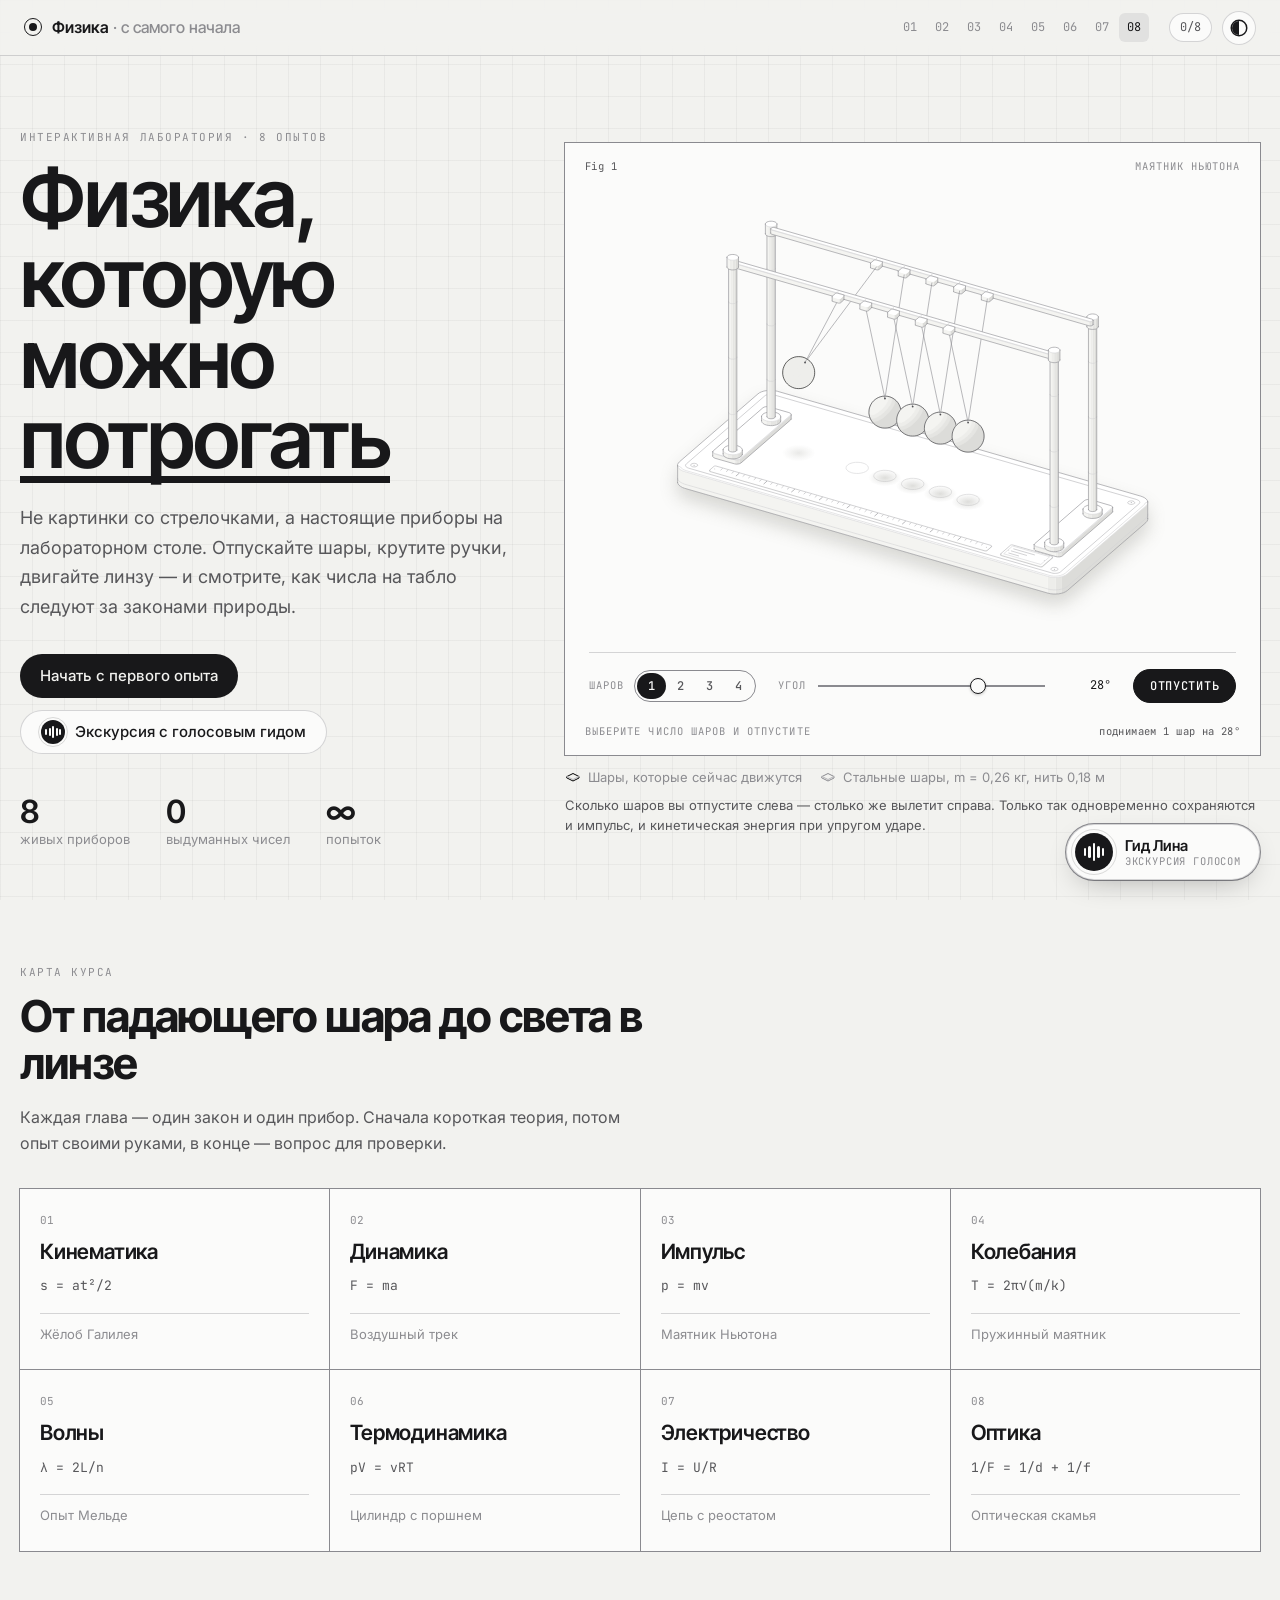
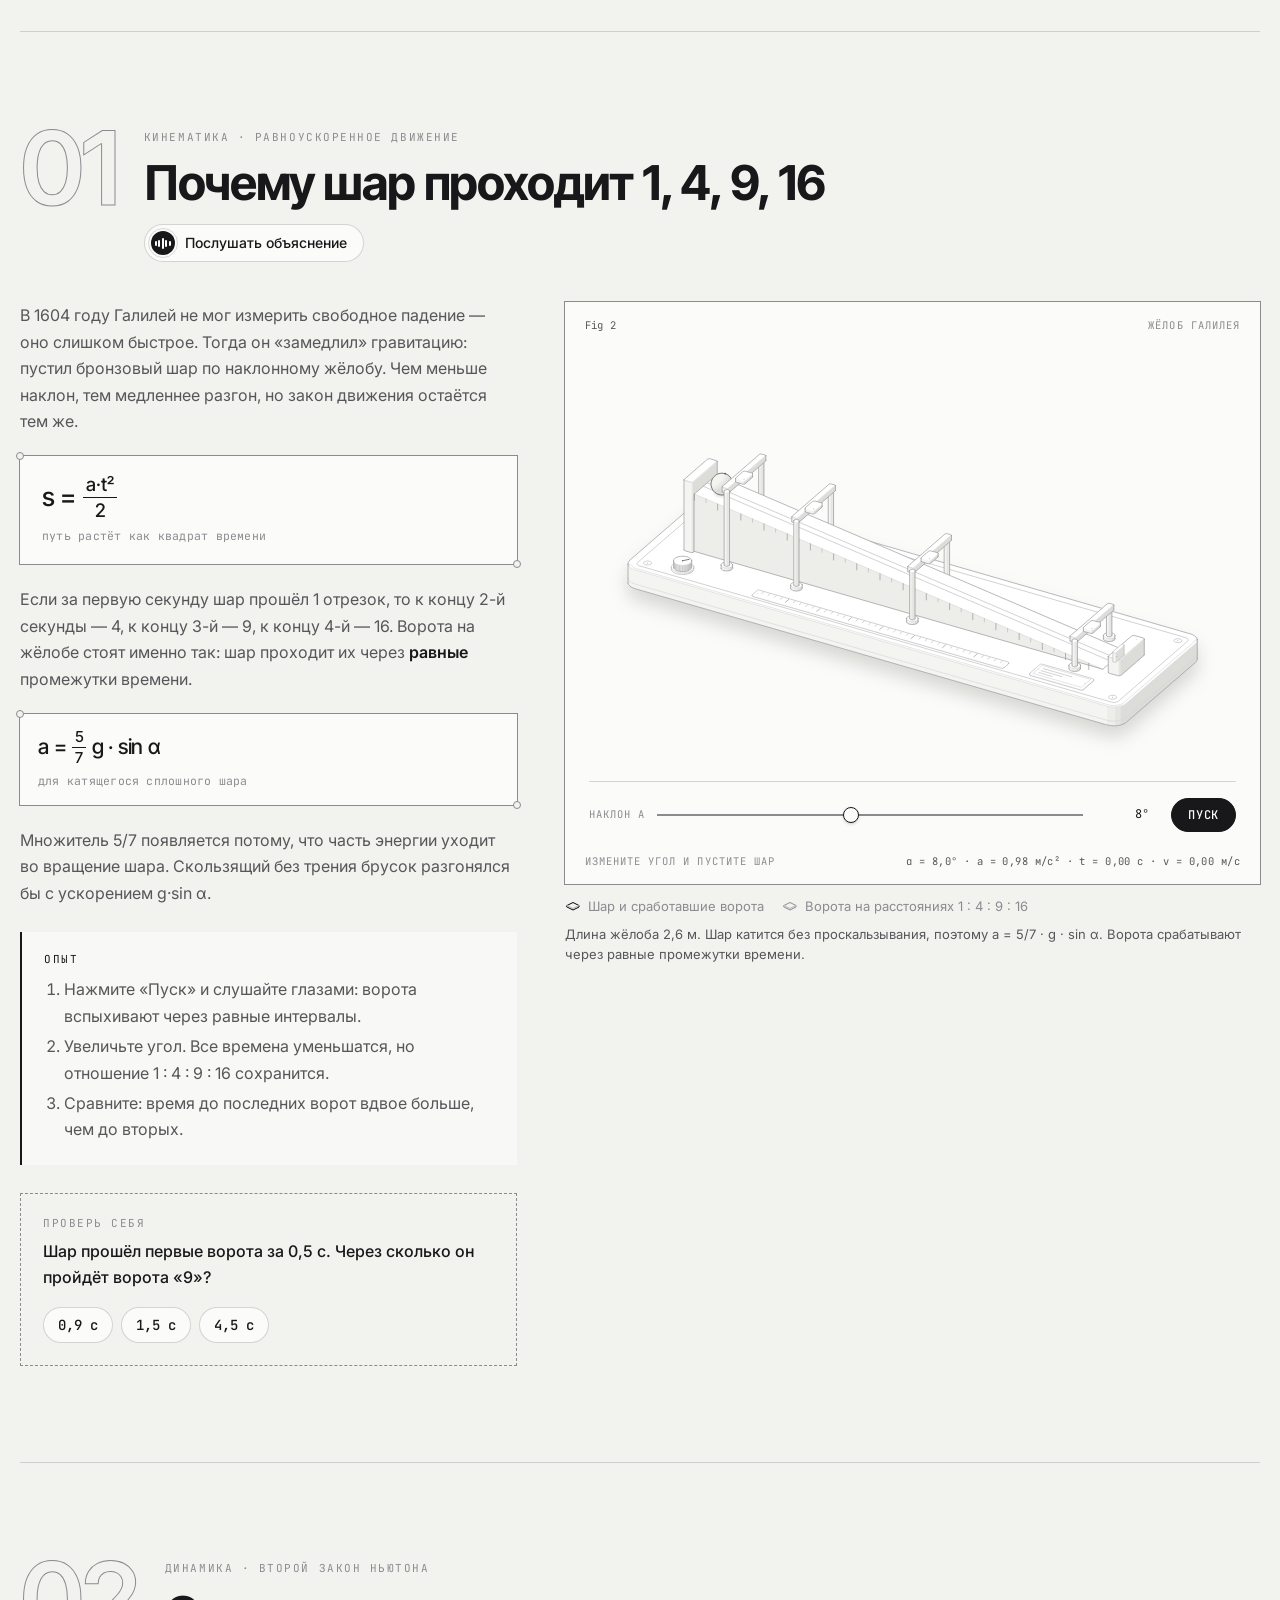
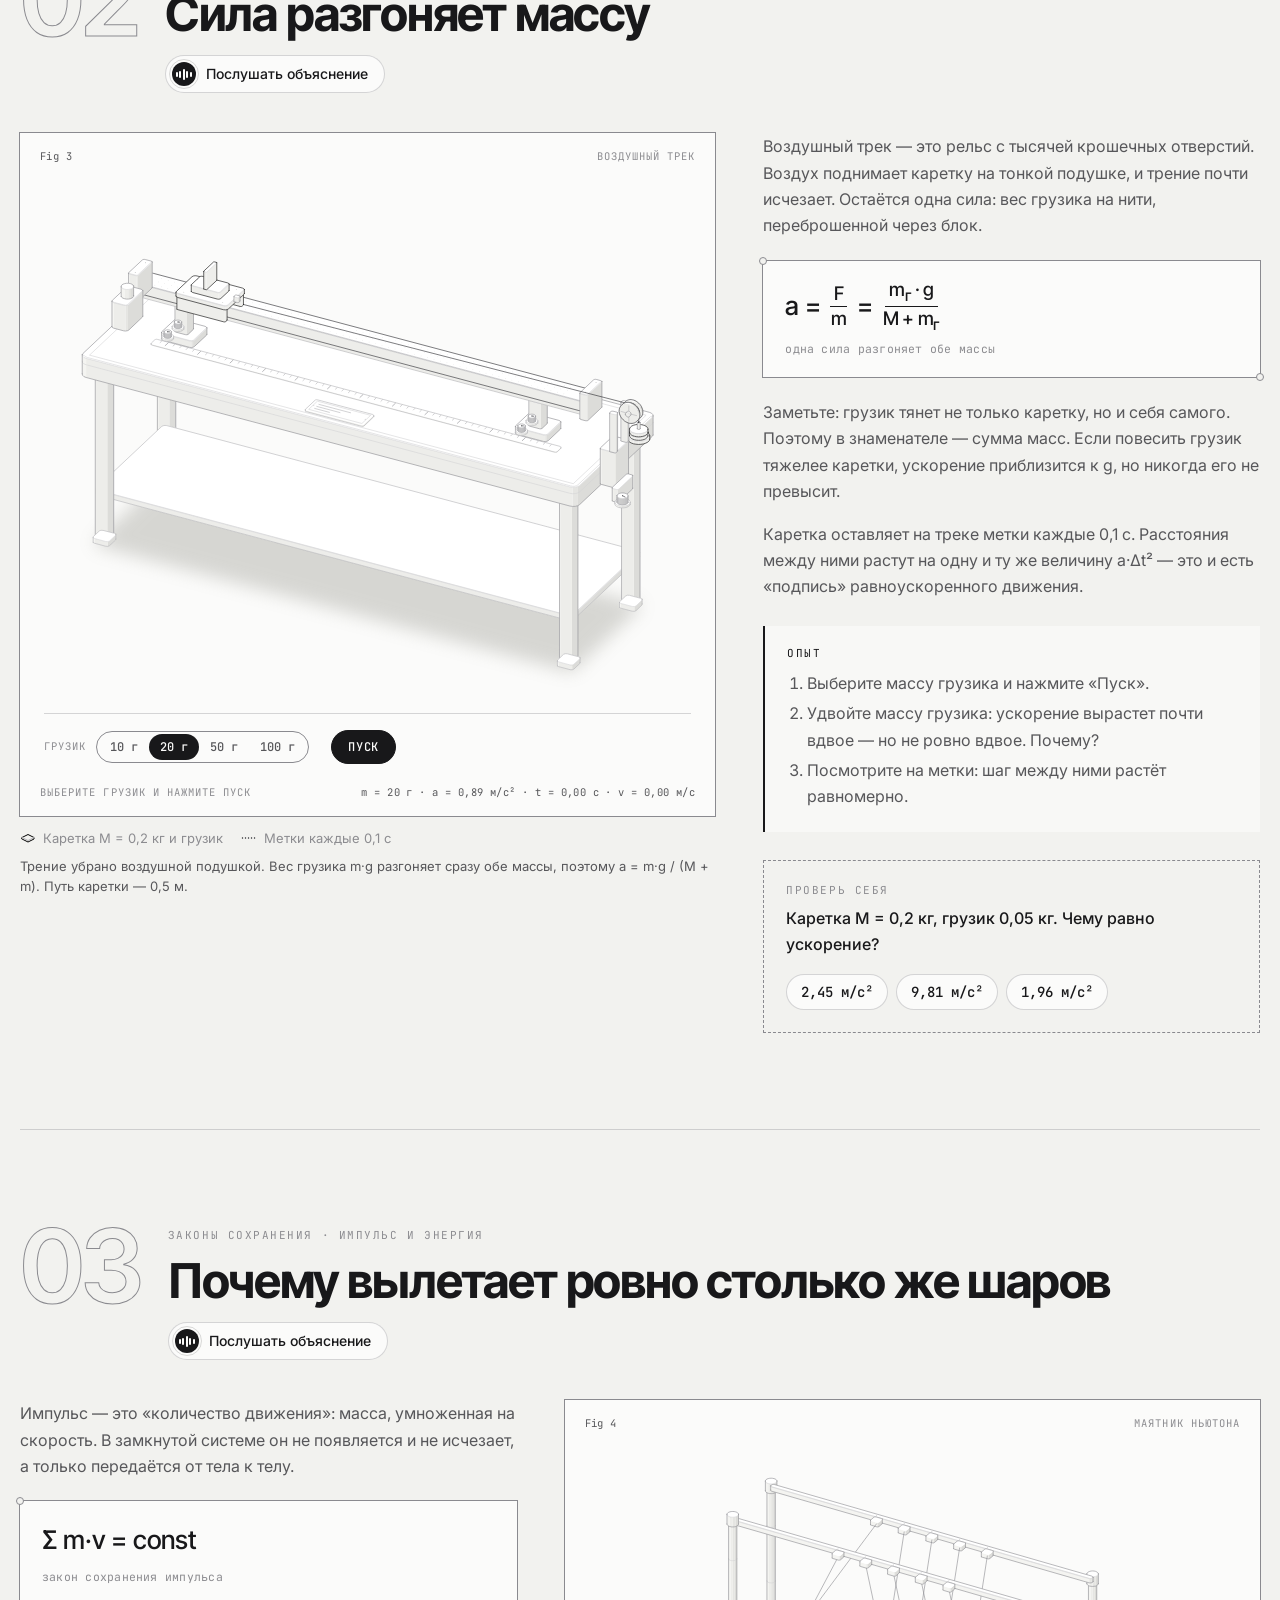
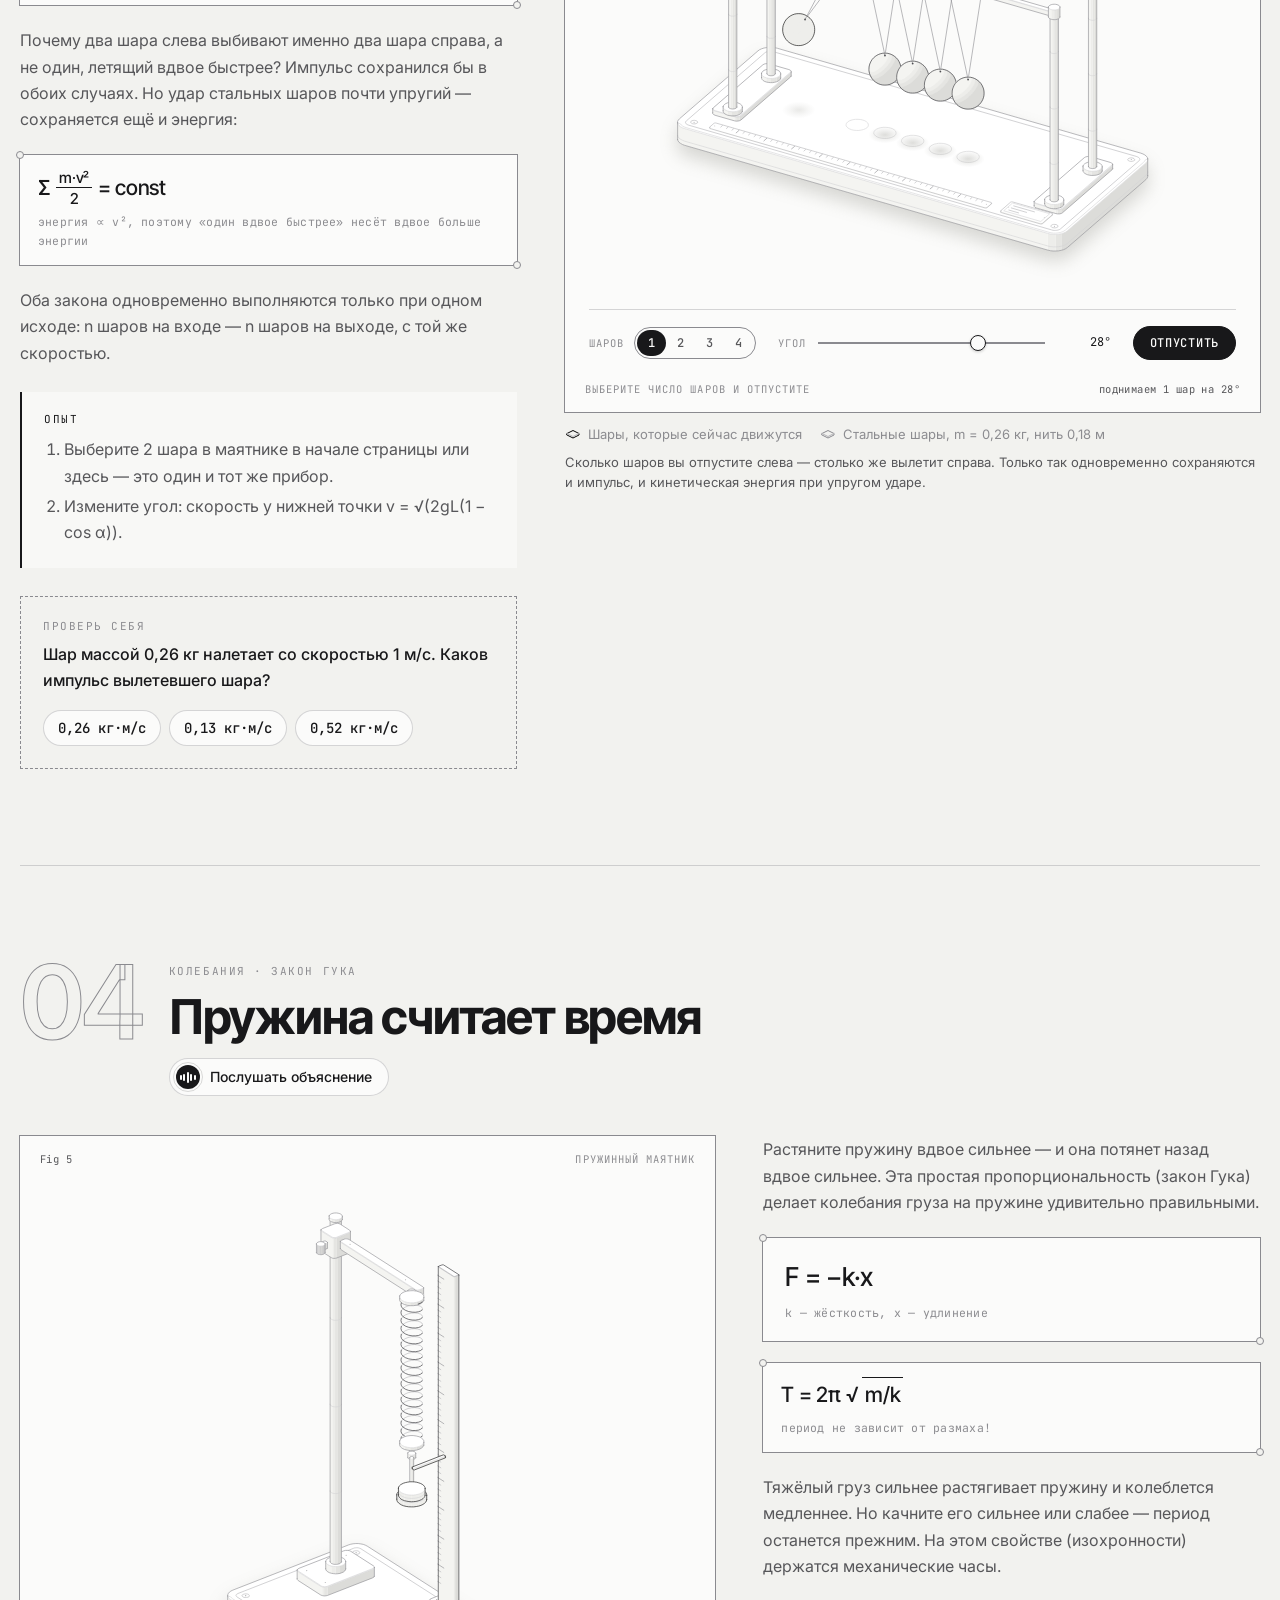
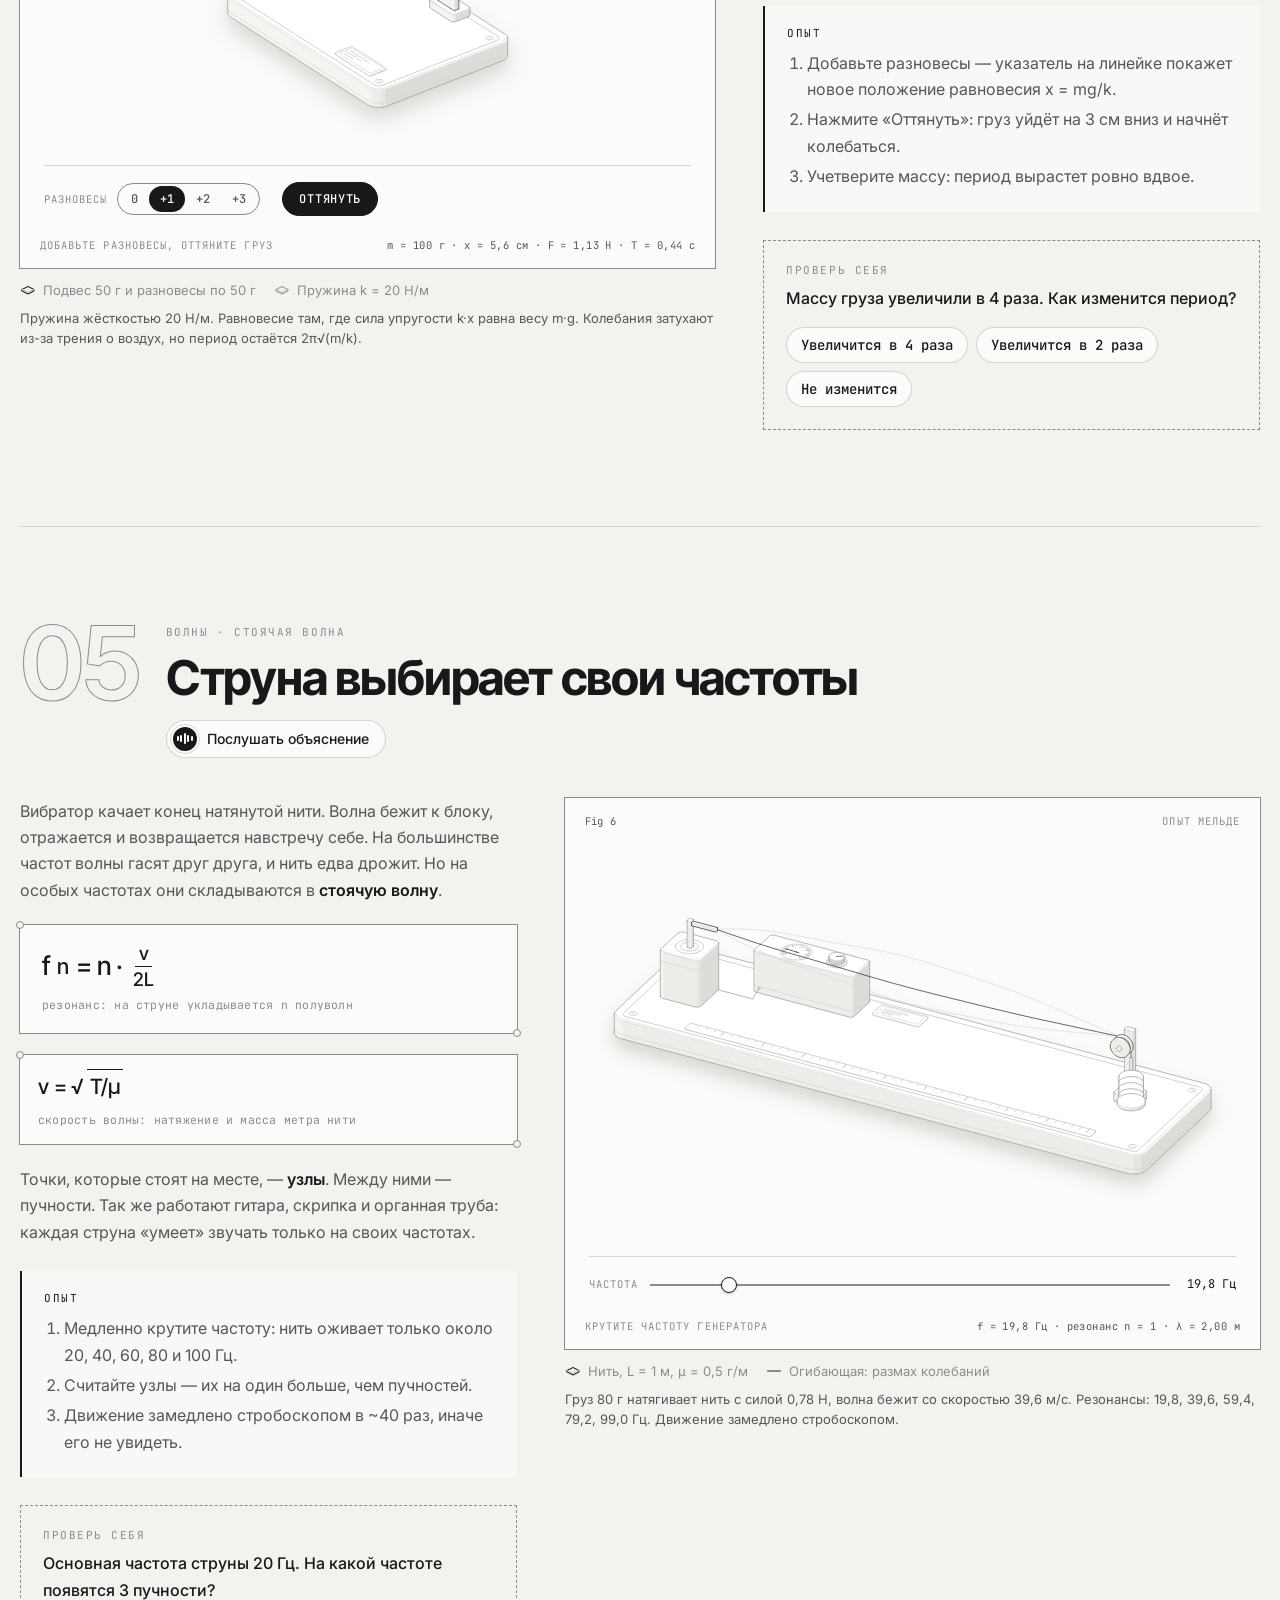
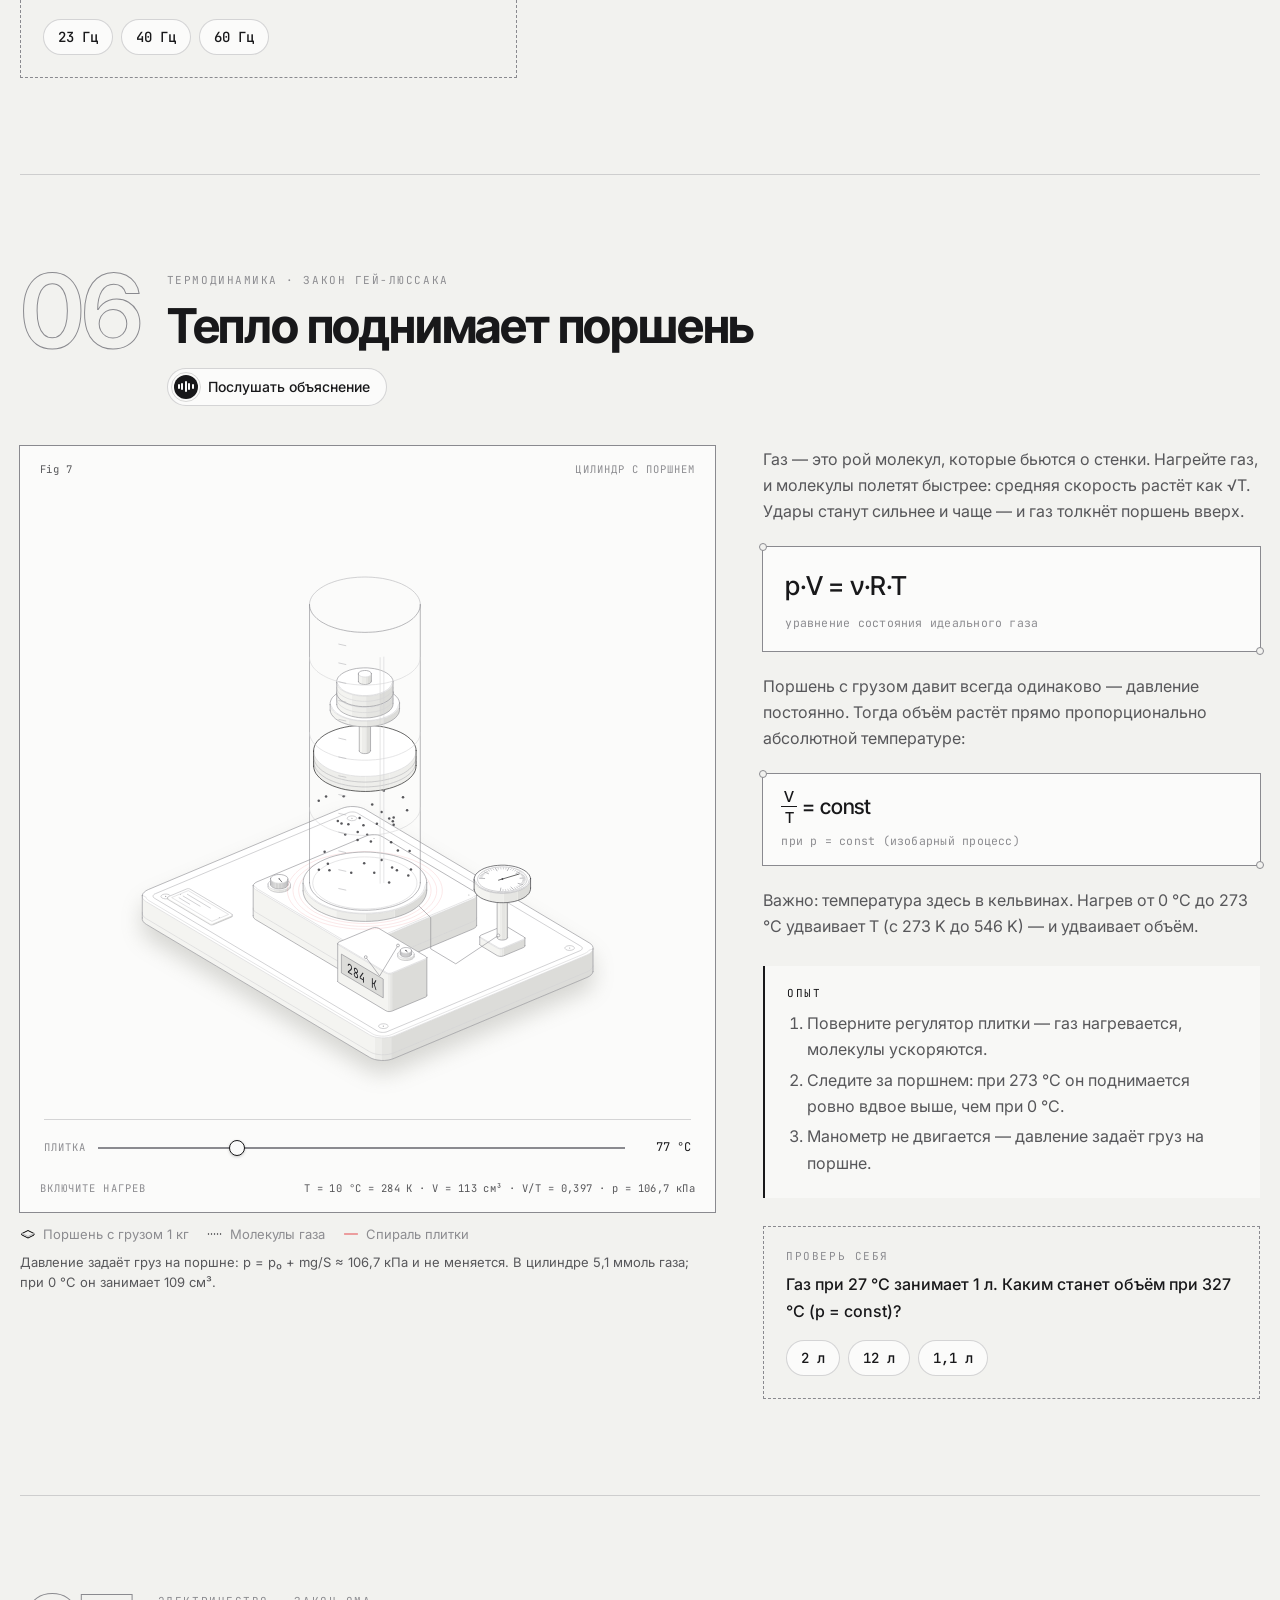
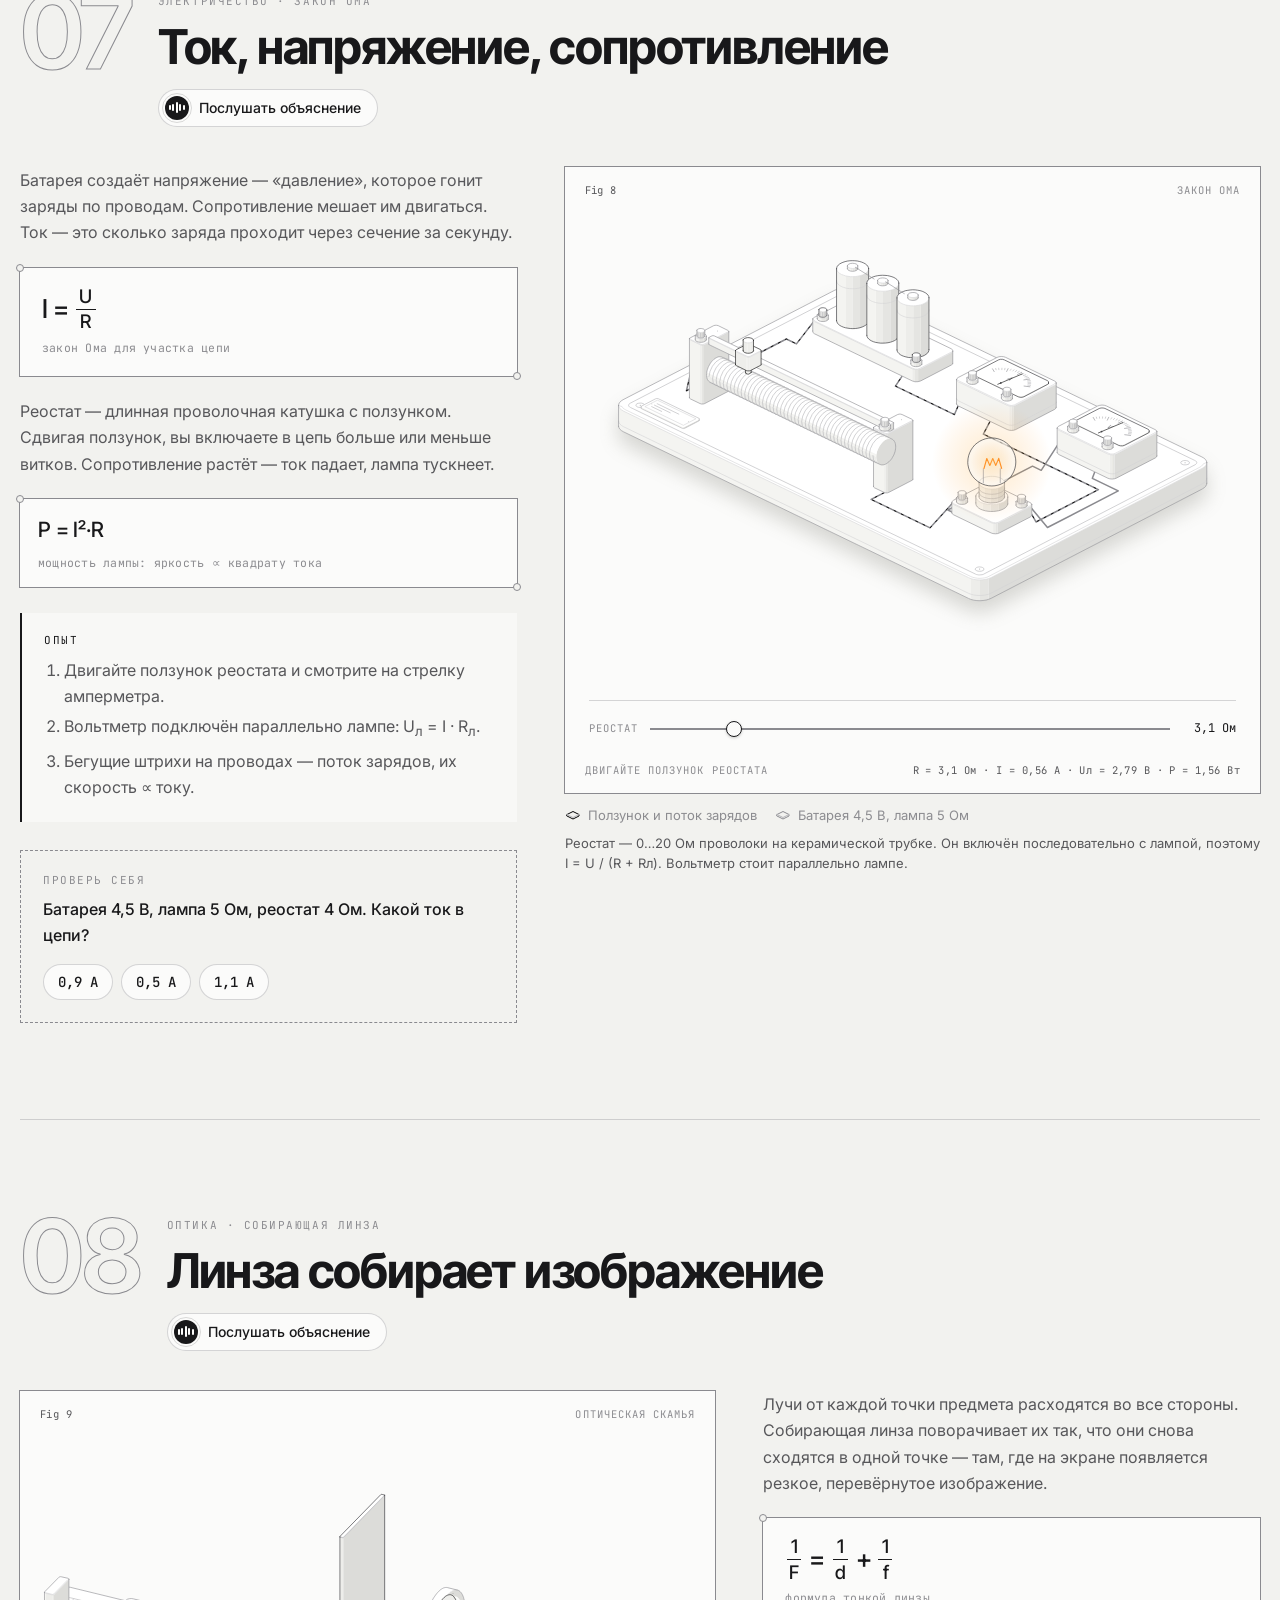
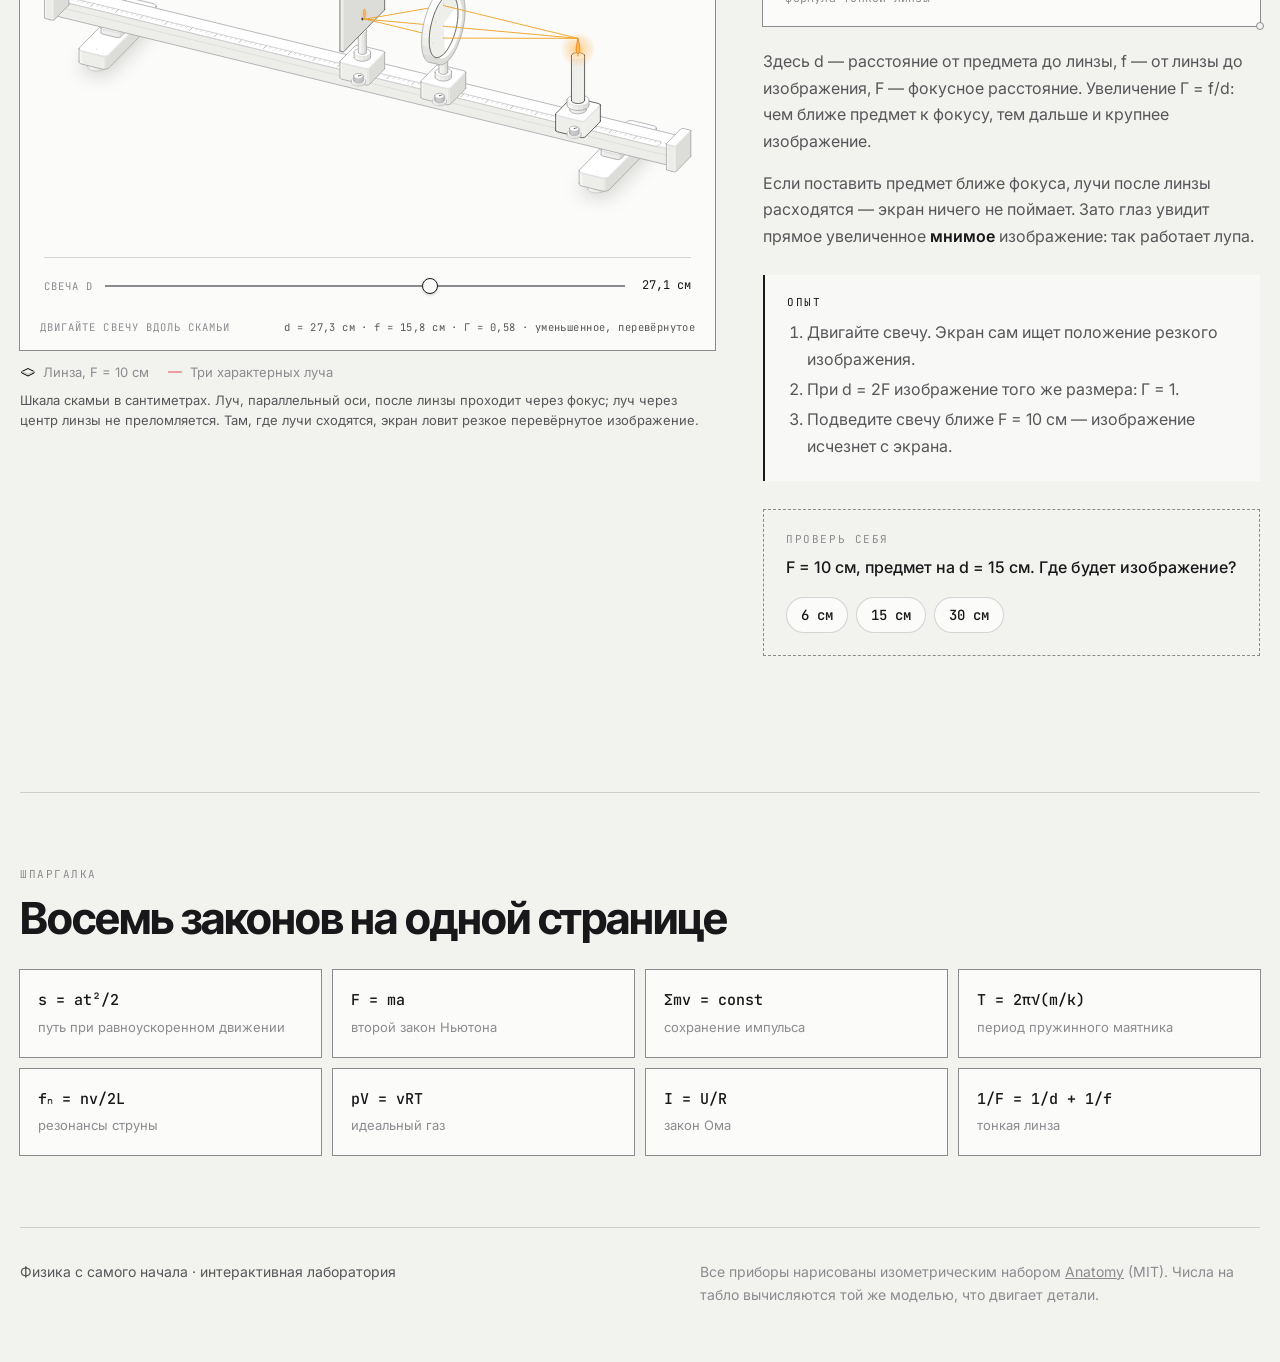
==== commit 89ce00a0: "Voice guide (WIP): guide UI, script, intro narration and voice tooling Co-Authored-By: Claude Opus 5" ====
--- a/index.html
+++ b/index.html
@@ -327,6 +327,78 @@
 }
 html{-webkit-tap-highlight-color:transparent;overflow-x:hidden}
 .lab-controls button,.lab-range input,.quiz button{touch-action:manipulation}
+
+/* ---------- голосовой гид ---------- */
+.btn-guide{gap:10px;cursor:pointer;font:inherit;font-weight:500;font-size:15px}
+.guide-avatar{--lvl:0;display:inline-flex;align-items:center;justify-content:center;gap:2px;width:38px;height:38px;border-radius:50%;background:var(--anatomy-strong);flex:none;position:relative}
+.guide-avatar::after{content:"";position:absolute;inset:-4px;border-radius:50%;border:1.5px solid var(--anatomy-strong);opacity:calc(.15 + var(--lvl) * .8);transform:scale(calc(1 + var(--lvl) * .22));transition:transform .08s linear,opacity .08s linear}
+.guide-avatar i{display:block;width:2.5px;border-radius:2px;background:var(--anatomy-card);height:30%;transform-origin:center}
+.guide-avatar i:nth-child(1),.guide-avatar i:nth-child(5){height:22%}
+.guide-avatar i:nth-child(3){height:46%}
+[data-playing] .guide-avatar i,.guide[data-playing] .guide-avatar i{animation:talk .9s ease-in-out infinite}
+.guide-avatar i:nth-child(2){animation-delay:-.2s!important}.guide-avatar i:nth-child(3){animation-delay:-.45s!important}.guide-avatar i:nth-child(4){animation-delay:-.1s!important}.guide-avatar i:nth-child(5){animation-delay:-.6s!important}
+@keyframes talk{0%,100%{transform:scaleY(.7)}50%{transform:scaleY(1.6)}}
+.guide-avatar-sm{width:24px;height:24px;gap:1.5px}
+.guide-avatar-sm i{width:2px}
+.guide-avatar-sm::after{inset:-3px;border-width:1px}
+.guide-avatar-lg{width:44px;height:44px}
+
+.guide-launcher{position:fixed;right:20px;bottom:20px;z-index:40;display:flex;align-items:center;gap:12px;padding:8px 18px 8px 8px;border-radius:99px;border:1px solid var(--rule);background:var(--anatomy-card);color:var(--anatomy-strong);cursor:pointer;font:inherit;box-shadow:0 10px 30px -12px #0005,0 0 0 1px var(--anatomy-mid);transition:transform .5s cubic-bezier(.22,1,.36,1),opacity .4s}
+.guide-launcher:hover{transform:translateY(-2px)}
+.guide-launcher[data-hidden]{transform:translateY(140%);opacity:0;pointer-events:none}
+.guide-launcher-text{display:grid;text-align:left;line-height:1.2}
+.guide-launcher-text b{font-family:"Inter Tight",sans-serif;font-size:15px}
+.guide-launcher-text span{font-family:var(--anatomy-mono);font-size:10.5px;letter-spacing:.08em;text-transform:uppercase;color:var(--anatomy-muted)}
+.guide-launcher .guide-avatar{animation:beckon 3.2s 2s ease-in-out infinite}
+@keyframes beckon{0%,80%,100%{transform:none}86%{transform:scale(1.12)}92%{transform:scale(.96)}}
+
+.guide{position:fixed;right:20px;bottom:20px;z-index:41;width:min(420px,calc(100vw - 32px));background:var(--anatomy-card);box-shadow:0 0 0 1px var(--anatomy-mid),0 30px 60px -24px #0006;padding:16px 18px 14px;opacity:0;transform:translateY(24px) scale(.98);transition:opacity .45s cubic-bezier(.22,1,.36,1),transform .55s cubic-bezier(.22,1,.36,1)}
+.guide[data-in]{opacity:1;transform:none}
+.guide[data-side="left"]{right:auto;left:20px}
+.guide-auto input{accent-color:var(--anatomy-strong);width:15px;height:15px}
+.guide::before{content:"";position:absolute;left:-4px;top:-4px;width:6px;height:6px;border-radius:50%;border:1px solid var(--anatomy-mid);background:var(--anatomy-page)}
+.guide-head{display:flex;align-items:center;gap:12px}
+.guide-who{display:grid;line-height:1.25;min-width:0}
+.guide-who b{font-family:"Inter Tight",sans-serif;font-size:16px;color:var(--anatomy-strong)}
+.guide-who span{font-family:var(--anatomy-mono);font-size:10.5px;letter-spacing:.1em;text-transform:uppercase;color:var(--anatomy-muted);white-space:nowrap;overflow:hidden;text-overflow:ellipsis}
+.guide-count{margin-left:auto;font-family:var(--anatomy-mono);font-size:11.5px;color:var(--anatomy-muted)}
+.guide-x{width:32px;height:32px;border-radius:50%;border:1px solid var(--rule);background:transparent;color:var(--anatomy-text);cursor:pointer}
+.guide-wave{display:flex;align-items:center;gap:3px;height:34px;margin:12px 0 6px}
+.guide-wave i{flex:1;height:100%;border-radius:2px;background:var(--anatomy-strong);opacity:.75;transform:scaleY(.12);transition:transform .07s linear}
+.guide-text{margin:6px 0 10px;font-size:15.5px;line-height:1.6;color:var(--anatomy-muted);max-height:9.6em;overflow:auto;scrollbar-width:thin}
+.guide-text span{transition:color .25s}
+.guide-text span[data-s="said"]{color:var(--anatomy-text)}
+.guide-text span[data-s="now"]{color:var(--anatomy-strong);background:color-mix(in srgb,var(--anatomy-mid) 22%,transparent);border-radius:3px;box-shadow:0 0 0 2px color-mix(in srgb,var(--anatomy-mid) 22%,transparent)}
+.guide-bar{height:2px;background:var(--rule);margin-bottom:12px}
+.guide-bar span{display:block;height:100%;background:var(--anatomy-strong);transform:scaleX(0);transform-origin:left}
+.guide-ctrl{display:flex;align-items:center;gap:8px;flex-wrap:wrap}
+.guide-btn{width:38px;height:38px;border-radius:50%;border:1px solid var(--anatomy-mid);background:var(--anatomy-card);color:var(--anatomy-strong);font-size:20px;line-height:1;cursor:pointer;display:grid;place-items:center;touch-action:manipulation}
+.guide-btn:disabled{opacity:.35;cursor:default}
+.guide-play{width:46px;height:46px;background:var(--anatomy-strong);border-color:var(--anatomy-strong)}
+.guide-play span{width:0;height:0;border-left:12px solid var(--anatomy-card);border-top:8px solid transparent;border-bottom:8px solid transparent;margin-left:3px}
+.guide[data-playing] .guide-play span{width:12px;height:14px;border:0;margin:0;background:linear-gradient(90deg,var(--anatomy-card) 0 35%,transparent 35% 65%,var(--anatomy-card) 65%)}
+.guide-auto{display:flex;align-items:center;gap:5px;font-family:var(--anatomy-mono);font-size:11px;text-transform:uppercase;letter-spacing:.08em;color:var(--anatomy-muted);cursor:pointer;margin-left:4px}
+.guide-dots{display:flex;gap:4px;margin-left:auto}
+.guide-dots button{width:7px;height:7px;padding:0;border-radius:50%;border:0;background:var(--anatomy-faint);cursor:pointer;transition:all .3s}
+.guide-dots button[data-done]{background:var(--anatomy-mid)}
+.guide-dots button[data-on]{background:var(--anatomy-strong);width:18px;border-radius:4px}
+
+.guide-ring{position:fixed;left:0;top:0;z-index:30;pointer-events:none;border-radius:4px;box-shadow:0 0 0 2px var(--anatomy-strong),0 0 0 9999px color-mix(in srgb,var(--anatomy-page) 38%,transparent);transition:transform .7s cubic-bezier(.22,1,.36,1),width .7s cubic-bezier(.22,1,.36,1),height .7s cubic-bezier(.22,1,.36,1);animation:ringpulse 2.4s ease-in-out infinite}
+@keyframes ringpulse{50%{box-shadow:0 0 0 4px var(--anatomy-strong),0 0 0 9999px color-mix(in srgb,var(--anatomy-page) 38%,transparent)}}
+
+.listen-btn{display:inline-flex;align-items:center;gap:10px;margin-top:16px;padding:6px 16px 6px 6px;border-radius:99px;border:1px solid var(--rule);background:var(--anatomy-card);color:var(--anatomy-strong);font:500 14px/1 Inter,sans-serif;cursor:pointer;transition:border-color .3s,transform .3s}
+.listen-btn:hover{border-color:var(--anatomy-strong);transform:translateY(-1px)}
+
+@media (max-width:560px){
+  .guide{right:0;left:0;bottom:0;width:100%;padding:14px 16px calc(14px + env(safe-area-inset-bottom));border-radius:16px 16px 0 0}
+  .guide::before{display:none}
+  .guide-text{max-height:6.4em;font-size:15px}
+  .guide-launcher{right:12px;bottom:calc(12px + env(safe-area-inset-bottom));padding-right:14px}
+  .guide-launcher-text span{display:none}
+  .guide-dots{display:none}
+  body[data-guide] .footer{padding-bottom:260px}
+}
+@media (prefers-reduced-motion:reduce){.guide-ring,.guide-avatar i,.guide-launcher .guide-avatar{animation:none!important}}
 </style>
 </head>
 <body class="iso" data-theme="light">
@@ -353,7 +425,7 @@
     <p class="lead">Не картинки со стрелочками, а настоящие приборы на лабораторном столе. Отпускайте шары, крутите ручки, двигайте линзу — и смотрите, как числа на табло следуют за законами природы.</p>
     <div class="hero-cta">
       <a class="btn-primary" href="#ch1">Начать с первого опыта</a>
-      <a class="btn-ghost" href="#map">Карта курса</a>
+      <button type="button" class="btn-ghost btn-guide" data-guide-start><span class="guide-avatar guide-avatar-sm" aria-hidden="true"><i></i><i></i><i></i><i></i><i></i></span>Экскурсия с голосовым гидом</button>
     </div>
     <dl class="hero-stats">
       <div><dt>8</dt><dd>живых приборов</dd></div>
@@ -4462,6 +4534,338 @@
     requestAnimationFrame(step);
   });
 })();
+
+const GUIDE_DATA = {"intro":{"dur":12.8,"words":[0.0,0.78,0.98,1.58,1.68,1.9,2.04,2.54,3.32,3.52,3.9,4.16,4.78,5.0,5.32,6.06,6.36,6.7,7.04,7.78,7.92,8.54,8.8,8.98,9.28,9.67,10.06,10.36,10.92,11.18,11.38,11.68,11.86,12.02,12.36],"env":[0,0,2,7,41,59,41,52,62,81,78,17,2,4,1,0,0,0,17,27,54,88,96,69,63,72,68,57,67,61,50,36,19,3,1,1,14,32,56,52,55,38,23,57,90,6,1,11,80,85,76,37,58,62,68,40,3,47,59,42,52,51,32,6,7,54,52,32,26,37,16,1,7,21,17,8,0,0,0,13,21,16,24,68,64,37,17,7,14,65,65,38,43,36,1,31,60,77,80,80,36,25,25,14,1,78,100,100,88,63,43,4,5,1,1,0,0,0,45,73,39,1,33,72,100,90,42,32,69,73,26,12,37,47,29,1,30,74,81,69,50,38,27,21,10,0,0,1,17,29,65,62,67,58,24,11,44,26,8,55,76,83,43,36,63,67,61,51,53,60,51,27,22,51,56,36,46,95,100,23,6,49,14,3,32,25,6,2,1,1,0,0,10,79,75,15,2,1,100,100,100,34,48,56,59,34,24,23,43,34,65,31,25,25,82,100,100,61,68,31,35,58,34,22,19,27,53,57,12,32,59,29,47,57,64,61,66,64,38,23,30,30,19,7,0,0,0,0,3,15,19,47,79,94,72,36,30,69,71,93,88,83,74,67,64,50,29,11,4,19,15,55,84,62,17,38,57,60,41,59,46,13,36,55,47,39,57,90,98,63,55,53,46,29,26,25,94,100,47,40,12,33,52,44,8,21,42,51,36,45,48,45,20,21,15,2,4,2,0,0]}};
+const GUIDE_STEPS = [
+  {
+    id: "intro",
+    target: ".hero",
+    title: "Знакомство",
+    text: "Привет! Я Лина, твой гид по лаборатории физики. Здесь физику не читают, а трогают руками. Вместе пройдём восемь опытов: от падающего шара до света в линзе. Слушай меня, смотри на приборы и сам крути ручки.",
+  },
+  {
+    id: "map",
+    target: "#map",
+    title: "Карта курса",
+    text: "Вот карта курса. Каждая глава — это один закон природы и один прибор. Сначала короткая теория, потом опыт своими руками, а в конце — вопрос, чтобы проверить себя. Начнём с самого начала.",
+  },
+  {
+    id: "ch1",
+    target: "#ch1 .chapter-figure",
+    action: "go",
+    title: "Жёлоб Галилея",
+    text: "Глава первая — кинематика. Галилей не мог измерить свободное падение, оно слишком быстрое. Поэтому он пустил шар по наклонному жёлобу. Смотри: ворота стоят на расстояниях один, четыре, девять и шестнадцать, а шар проходит их через равные промежутки времени. Значит, путь растёт как квадрат времени.",
+  },
+  {
+    id: "ch2",
+    target: "#ch2 .chapter-figure",
+    action: "go",
+    title: "Воздушный трек",
+    text: "Глава вторая — второй закон Ньютона. Каретка парит на воздушной подушке, и трения почти нет. Её тянет вес маленького грузика. Обрати внимание на точки на треке: каретка ставит их каждую десятую долю секунды, и расстояние между ними растёт равномерно. Попробуй грузик потяжелее — ускорение вырастет.",
+  },
+  {
+    id: "ch3",
+    target: "#ch3 .chapter-figure",
+    action: "go",
+    title: "Маятник Ньютона",
+    text: "Глава третья — импульс. Это маятник Ньютона. Отпусти два шара слева, и справа вылетят ровно два. Почему не один, но вдвое быстрее? Потому что при упругом ударе сохраняются сразу и импульс, и энергия. Оба закона выполняются только при таком исходе.",
+  },
+  {
+    id: "ch4",
+    target: "#ch4 .chapter-figure",
+    action: "pull",
+    title: "Пружинный маятник",
+    text: "Глава четвёртая — колебания. Пружина тянет груз назад тем сильнее, чем больше её растянули. Это закон Гука. Добавь разновесы и оттяни груз. Удивительно, но период колебаний не зависит от размаха — именно поэтому механические часы идут ровно.",
+  },
+  {
+    id: "ch5",
+    target: "#ch5 .chapter-figure",
+    title: "Опыт Мельде",
+    text: "Глава пятая — волны. Вибратор качает конец нити. Медленно крути частоту и следи за нитью: на большинстве частот она едва дрожит, но около двадцати, сорока и шестидесяти герц вдруг появляется стоячая волна. Точки, которые стоят на месте, называются узлами.",
+  },
+  {
+    id: "ch6",
+    target: "#ch6 .chapter-figure",
+    title: "Цилиндр с поршнем",
+    text: "Глава шестая — термодинамика. Включи плитку. Молекулы газа начинают двигаться быстрее, сильнее бьют в поршень и поднимают его. Давление при этом не меняется, его задаёт груз сверху. А объём растёт прямо пропорционально температуре в кельвинах.",
+  },
+  {
+    id: "ch7",
+    target: "#ch7 .chapter-figure",
+    title: "Закон Ома",
+    text: "Глава седьмая — электричество. Двигай ползунок реостата. Чем больше сопротивление, тем меньше ток: стрелка амперметра опускается, а лампа тускнеет. Сила тока равна напряжению, делённому на сопротивление. Это и есть закон Ома.",
+  },
+  {
+    id: "ch8",
+    target: "#ch8 .chapter-figure",
+    title: "Оптическая скамья",
+    text: "Глава восьмая — оптика. Собирающая линза снова сводит лучи от свечи в одну точку, и на экране появляется перевёрнутое изображение. Двигай свечу: экран сам ищет резкость. А если поставить свечу ближе фокуса, изображение на экране исчезнет — так работает лупа.",
+  },
+  {
+    id: "finale",
+    target: ".finale",
+    title: "Финал",
+    text: "Вот и вся лаборатория! Внизу шпаргалка: все восемь законов на одной странице. Возвращайся к любому прибору, отвечай на вопросы и собери все восемь отметок. Удачи, исследователь!",
+  },
+];
+
+(() => {
+  const STEPS = GUIDE_STEPS;
+  const DATA = typeof GUIDE_DATA === "object" ? GUIDE_DATA : {};
+  const BARS = 28;
+  const store = {
+    get(key, fallback) {
+      try {
+        const v = localStorage.getItem(key);
+        return v === null ? fallback : JSON.parse(v);
+      } catch {
+        return fallback;
+      }
+    },
+    set(key, value) {
+      try {
+        localStorage.setItem(key, JSON.stringify(value));
+      } catch {}
+    },
+  };
+
+  const esc = (s) => s.replace(/[&<>"]/g, (c) => ({ "&": "&amp;", "<": "&lt;", ">": "&gt;", '"': "&quot;" })[c]);
+  const words = (text) => text.split(/\s+/).filter(Boolean);
+
+  const launcher = document.createElement("button");
+  launcher.type = "button";
+  launcher.className = "guide-launcher";
+  launcher.setAttribute("aria-label", "Голосовой гид");
+  launcher.innerHTML = `<span class="guide-avatar" aria-hidden="true">${'<i></i>'.repeat(5)}</span><span class="guide-launcher-text"><b>Гид Лина</b><span>экскурсия голосом</span></span>`;
+
+  const panel = document.createElement("section");
+  panel.className = "guide";
+  panel.setAttribute("aria-label", "Голосовой гид");
+  panel.hidden = true;
+  panel.innerHTML = `
+    <header class="guide-head">
+      <span class="guide-avatar guide-avatar-lg" aria-hidden="true">${'<i></i>'.repeat(5)}</span>
+      <div class="guide-who"><b>Лина</b><span data-g="where"></span></div>
+      <span class="guide-count" data-g="count"></span>
+      <button type="button" class="guide-x" data-g="close" aria-label="Закрыть гида">✕</button>
+    </header>
+    <div class="guide-wave" aria-hidden="true">${"<i></i>".repeat(BARS)}</div>
+    <p class="guide-text" data-g="text" aria-live="polite"></p>
+    <div class="guide-bar" aria-hidden="true"><span data-g="bar"></span></div>
+    <footer class="guide-ctrl">
+      <button type="button" class="guide-btn" data-g="prev" aria-label="Назад">‹</button>
+      <button type="button" class="guide-btn guide-play" data-g="play" aria-label="Пауза"><span></span></button>
+      <button type="button" class="guide-btn" data-g="next" aria-label="Дальше">›</button>
+      <label class="guide-auto"><input type="checkbox" data-g="auto" checked> авто</label>
+      <div class="guide-dots" data-g="dots">${STEPS.map((s, i) => `<button type="button" data-step="${i}" aria-label="${esc(s.title)}"></button>`).join("")}</div>
+    </footer>`;
+
+  const ring = document.createElement("div");
+  ring.className = "guide-ring";
+  ring.hidden = true;
+
+  document.body.append(ring, launcher, panel);
+  const $ = (name) => panel.querySelector(`[data-g="${name}"]`);
+  const bars = [...panel.querySelectorAll(".guide-wave i")];
+  const avatars = [...document.querySelectorAll(".guide-avatar")];
+  const audio = new Audio();
+  audio.preload = "auto";
+
+  const st = { i: 0, open: false, playing: false, wordEls: [], timings: [], env: [], raf: 0, next: 0, targetEl: null };
+  const auto = $("auto");
+  auto.checked = store.get("guide-auto", true);
+  auto.addEventListener("change", () => store.set("guide-auto", auto.checked));
+
+  function renderText(step) {
+    const list = words(step.text);
+    const d = DATA[step.id] || {};
+    st.timings = d.words && d.words.length === list.length ? d.words : null;
+    st.env = d.env || [];
+    $("text").innerHTML = list.map((w) => `<span>${esc(w)}</span>`).join(" ");
+    st.wordEls = [...$("text").children];
+  }
+
+  function placeRing() {
+    const el = st.targetEl;
+    if (!el || !st.open) {
+      ring.hidden = true;
+      return;
+    }
+    const r = el.getBoundingClientRect();
+    const pad = 10;
+    ring.hidden = false;
+    ring.style.transform = `translate(${r.left - pad}px, ${r.top - pad}px)`;
+    ring.style.width = `${r.width + pad * 2}px`;
+    ring.style.height = `${r.height + pad * 2}px`;
+  }
+
+  function act(step) {
+    if (!step.action || !st.targetEl) return;
+    setTimeout(() => {
+      if (!st.open || STEPS[st.i] !== step) return;
+      const b = st.targetEl.querySelector(`[data-control="${step.action}"]`);
+      if (b) b.click();
+    }, 1400);
+  }
+
+  function go(i, { play = true } = {}) {
+    clearTimeout(st.next);
+    st.i = Math.max(0, Math.min(STEPS.length - 1, i));
+    const step = STEPS[st.i];
+    $("count").textContent = `${st.i + 1} / ${STEPS.length}`;
+    $("where").textContent = step.title;
+    $("dots").querySelectorAll("button").forEach((b, j) => {
+      b.toggleAttribute("data-on", j === st.i);
+      b.toggleAttribute("data-done", j < st.i);
+    });
+    $("prev").disabled = st.i === 0;
+    $("next").disabled = st.i === STEPS.length - 1;
+    renderText(step);
+    st.targetEl = document.querySelector(step.target);
+    st.upto = -2;
+    $("text").scrollTop = 0;
+    if (st.targetEl && innerWidth > 1020) {
+      const r = st.targetEl.getBoundingClientRect();
+      const side = r.width < innerWidth * 0.8 && r.left + r.width / 2 > innerWidth / 2 ? "left" : "right";
+      if (panel.dataset.side !== side) {
+        panel.removeAttribute("data-in");
+        setTimeout(() => {
+          panel.dataset.side = side;
+          panel.setAttribute("data-in", "");
+        }, 260);
+      }
+    }
+    if (st.targetEl) st.targetEl.scrollIntoView({ behavior: STILL.matches ? "auto" : "smooth", block: step.target.includes("figure") ? "center" : "start" });
+    audio.src = `audio/guide/${step.id}.mp3`;
+    audio.currentTime = 0;
+    if (play) {
+      const p = audio.play();
+      if (p && p.catch) p.catch(() => setPlaying(false));
+    }
+    act(step);
+    const nextStep = STEPS[st.i + 1];
+    if (nextStep) {
+      const pre = new Audio();
+      pre.preload = "auto";
+      pre.src = `audio/guide/${nextStep.id}.mp3`;
+    }
+    store.set("guide-step", st.i);
+    tick();
+  }
+
+  function setPlaying(on) {
+    st.playing = on;
+    panel.toggleAttribute("data-playing", on);
+    launcher.toggleAttribute("data-playing", on);
+    $("play").setAttribute("aria-label", on ? "Пауза" : "Слушать");
+  }
+
+  function open(i = store.get("guide-step", 0)) {
+    st.open = true;
+    panel.hidden = false;
+    document.body.setAttribute("data-guide", "");
+    requestAnimationFrame(() => panel.setAttribute("data-in", ""));
+    launcher.setAttribute("data-hidden", "");
+    go(i >= STEPS.length - 1 ? 0 : i);
+  }
+
+  function close() {
+    st.open = false;
+    audio.pause();
+    clearTimeout(st.next);
+    panel.removeAttribute("data-in");
+    document.body.removeAttribute("data-guide");
+    launcher.removeAttribute("data-hidden");
+    ring.hidden = true;
+    setTimeout(() => {
+      if (!st.open) panel.hidden = true;
+    }, 400);
+  }
+
+  function tick() {
+    cancelAnimationFrame(st.raf);
+    const loop = () => {
+      const t = audio.currentTime || 0;
+      const dur = audio.duration || (DATA[STEPS[st.i].id] || {}).dur || 1;
+      $("bar").style.transform = `scaleX(${Math.min(1, t / dur)})`;
+      const n = st.wordEls.length;
+      let upto = -1;
+      if (st.timings) {
+        for (let j = 0; j < n; j++) if (st.timings[j] <= t + 0.05) upto = j;
+      } else {
+        upto = Math.floor((t / dur) * n) - 1;
+      }
+      st.wordEls.forEach((el, j) => {
+        const state = j < upto ? "said" : j === upto ? "now" : "";
+        if (el.dataset.s !== state) el.dataset.s = state;
+      });
+      if (upto !== st.upto) {
+        st.upto = upto;
+        const box = $("text"), el = st.wordEls[upto];
+        if (el && box.scrollHeight > box.clientHeight + 4) {
+          const want = el.offsetTop - box.offsetTop - box.clientHeight * 0.35;
+          box.scrollTo({ top: Math.max(0, want), behavior: STILL.matches ? "auto" : "smooth" });
+        }
+      }
+      const k = Math.floor(t * 25);
+      const level = st.playing && st.env.length ? (st.env[Math.min(k, st.env.length - 1)] || 0) / 100 : 0;
+      bars.forEach((b, j) => {
+        const e = st.playing && st.env.length ? (st.env[Math.max(0, Math.min(st.env.length - 1, k - (BARS - 1 - j)))] || 0) / 100 : 0;
+        b.style.transform = `scaleY(${(0.12 + e * 0.88).toFixed(3)})`;
+      });
+      avatars.forEach((a) => a.style.setProperty("--lvl", level.toFixed(3)));
+      placeRing();
+      if (st.open) st.raf = requestAnimationFrame(loop);
+    };
+    st.raf = requestAnimationFrame(loop);
+  }
+
+  audio.addEventListener("play", () => setPlaying(true));
+  audio.addEventListener("pause", () => setPlaying(false));
+  audio.addEventListener("ended", () => {
+    setPlaying(false);
+    if (auto.checked && st.open && st.i < STEPS.length - 1) st.next = setTimeout(() => go(st.i + 1), 1600);
+  });
+
+  launcher.addEventListener("click", () => open());
+  $("close").addEventListener("click", close);
+  $("prev").addEventListener("click", () => go(st.i - 1));
+  $("next").addEventListener("click", () => go(st.i + 1));
+  $("play").addEventListener("click", () => {
+    if (audio.paused) {
+      if (audio.ended) audio.currentTime = 0;
+      audio.play().catch(() => {});
+    } else audio.pause();
+  });
+  $("dots").addEventListener("click", (e) => {
+    const b = e.target.closest("[data-step]");
+    if (b) go(+b.dataset.step);
+  });
+  document.addEventListener("keydown", (e) => {
+    if (!st.open) return;
+    if (e.key === "Escape") close();
+    if (e.target.closest("input, textarea")) return;
+    if (e.key === "ArrowRight" && e.altKey) go(st.i + 1);
+    if (e.key === "ArrowLeft" && e.altKey) go(st.i - 1);
+  });
+  addEventListener("resize", placeRing, { passive: true });
+
+  document.querySelectorAll("[data-guide-start]").forEach((b) => b.addEventListener("click", (e) => {
+    e.preventDefault();
+    open(0);
+  }));
+  document.querySelectorAll(".chapter").forEach((sec) => {
+    const idx = STEPS.findIndex((s) => s.id === sec.id);
+    if (idx < 0) return;
+    const b = document.createElement("button");
+    b.type = "button";
+    b.className = "listen-btn";
+    b.innerHTML = `<span class="guide-avatar guide-avatar-sm" aria-hidden="true">${"<i></i>".repeat(5)}</span>Послушать объяснение`;
+    b.addEventListener("click", () => open(idx));
+    sec.querySelector(".chapter-head > div").appendChild(b);
+  });
+  avatars.push(...document.querySelectorAll(".listen-btn .guide-avatar"));
+})();
 </script>
 </body>
 </html>
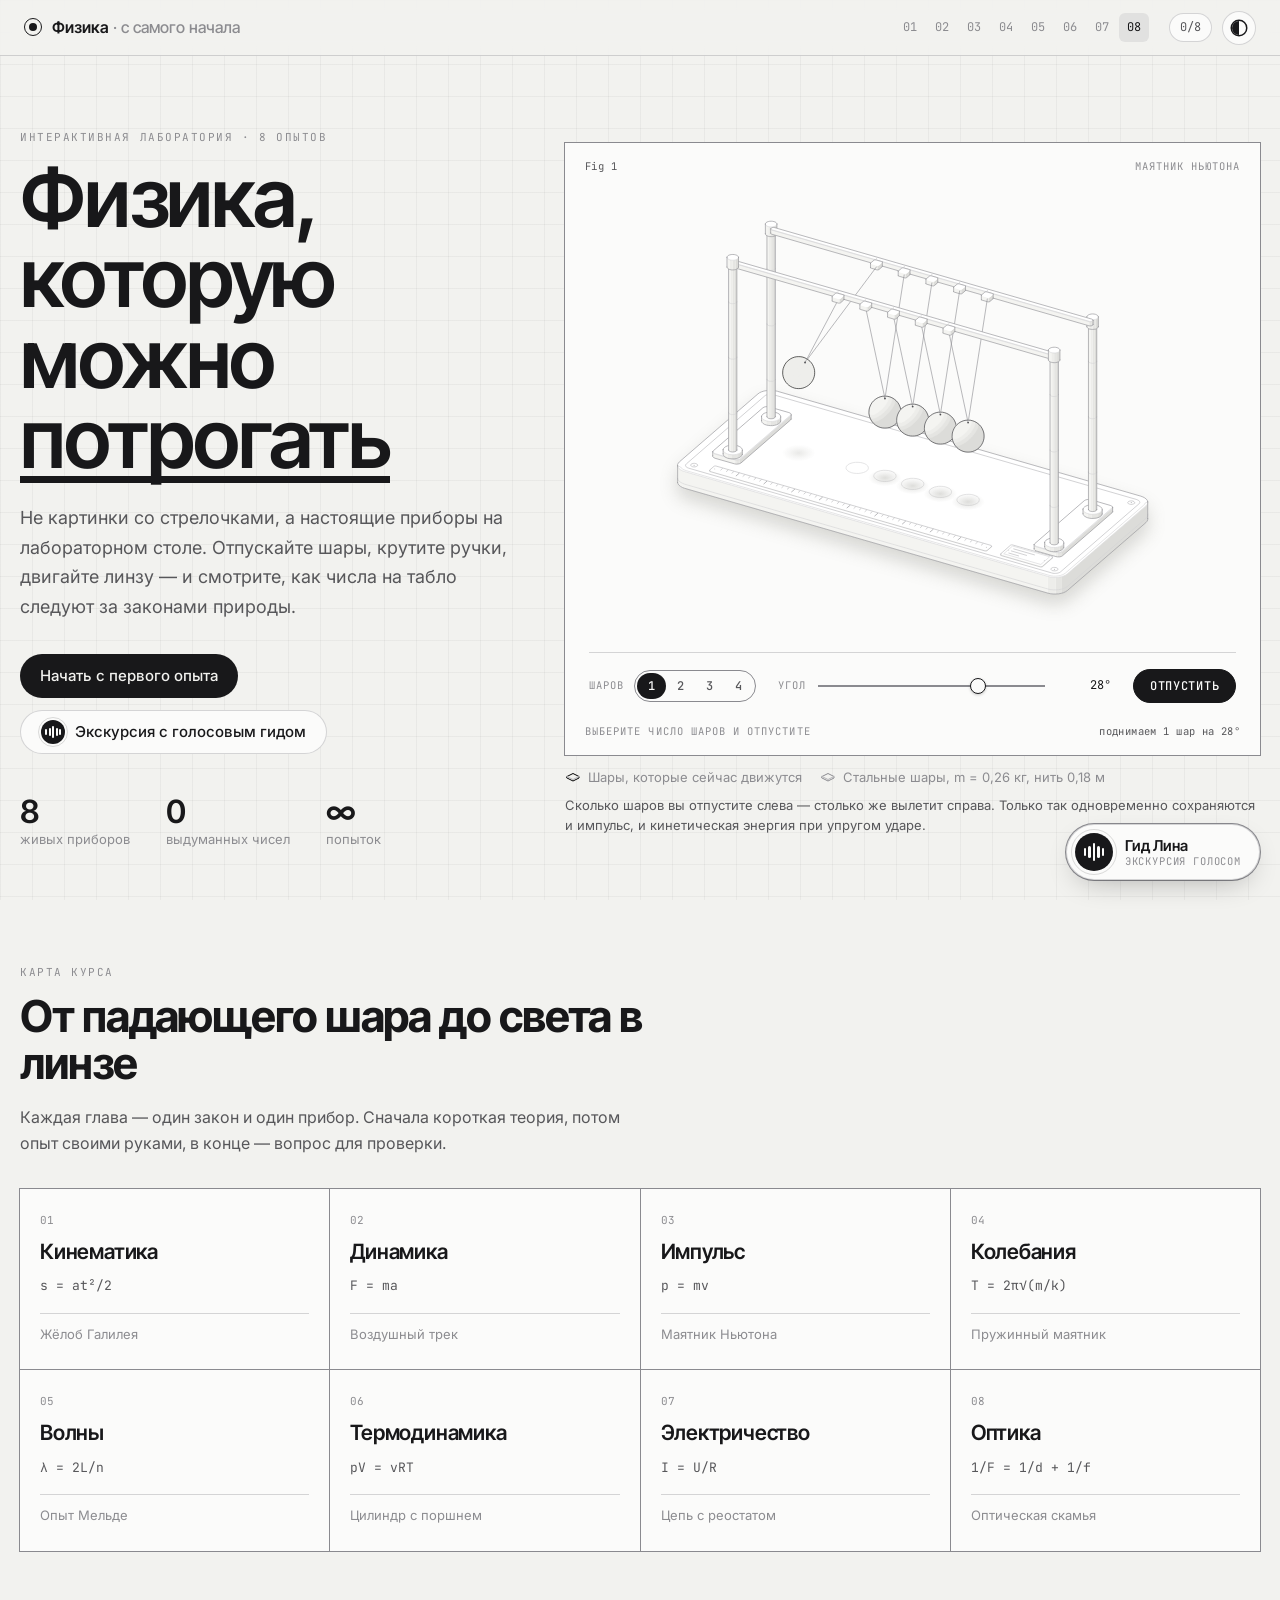
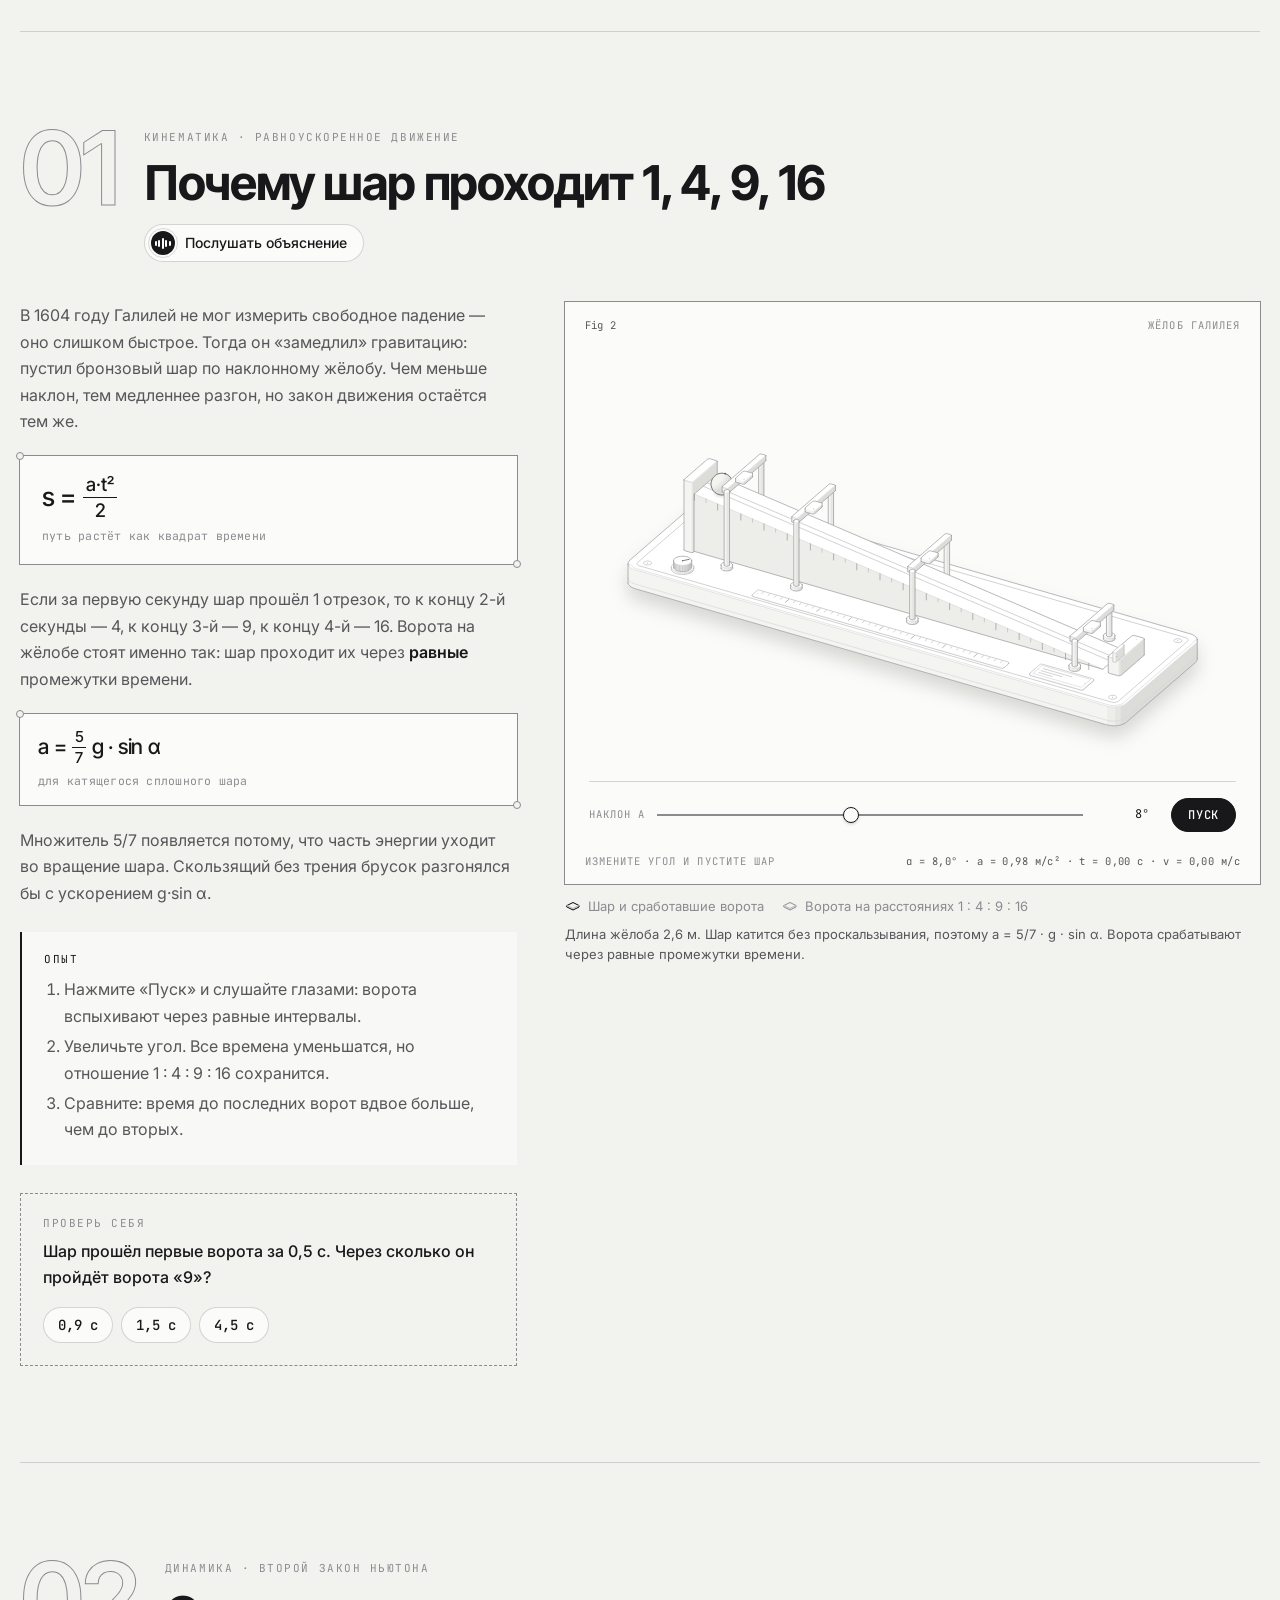
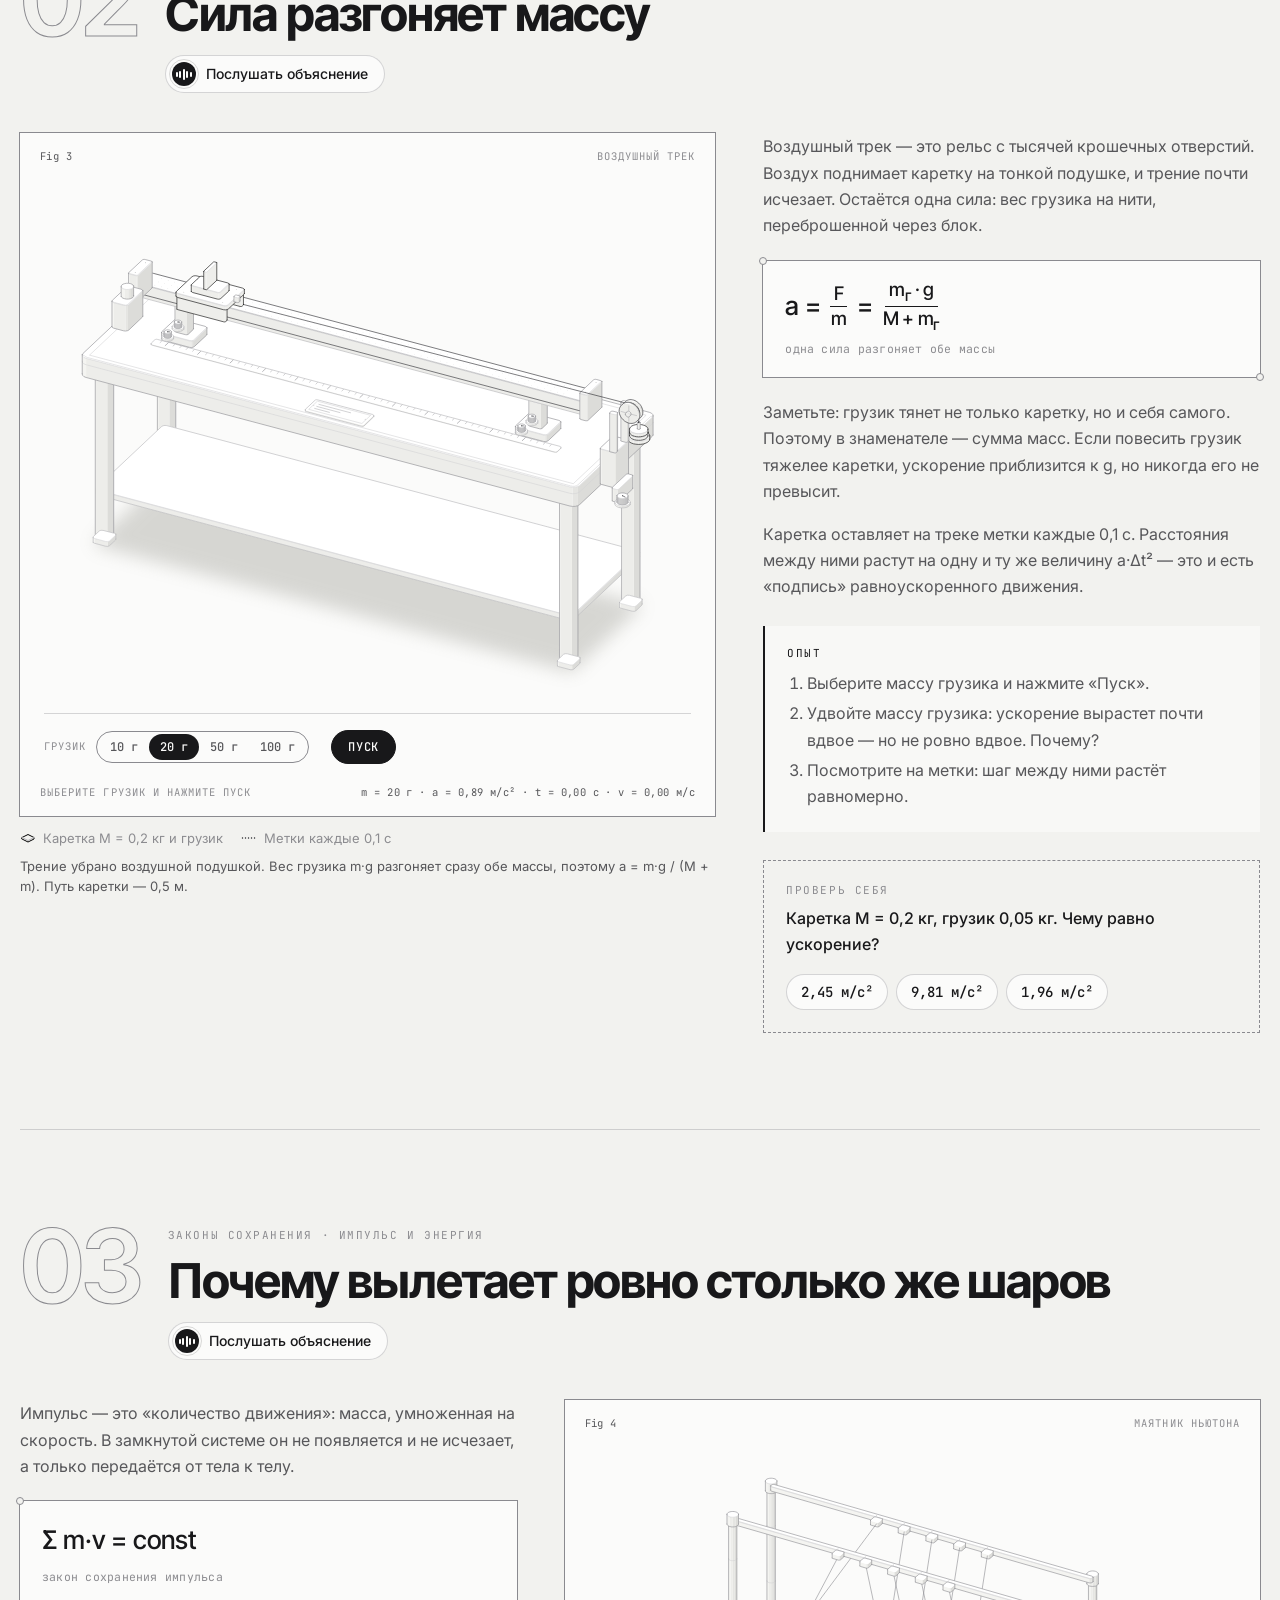
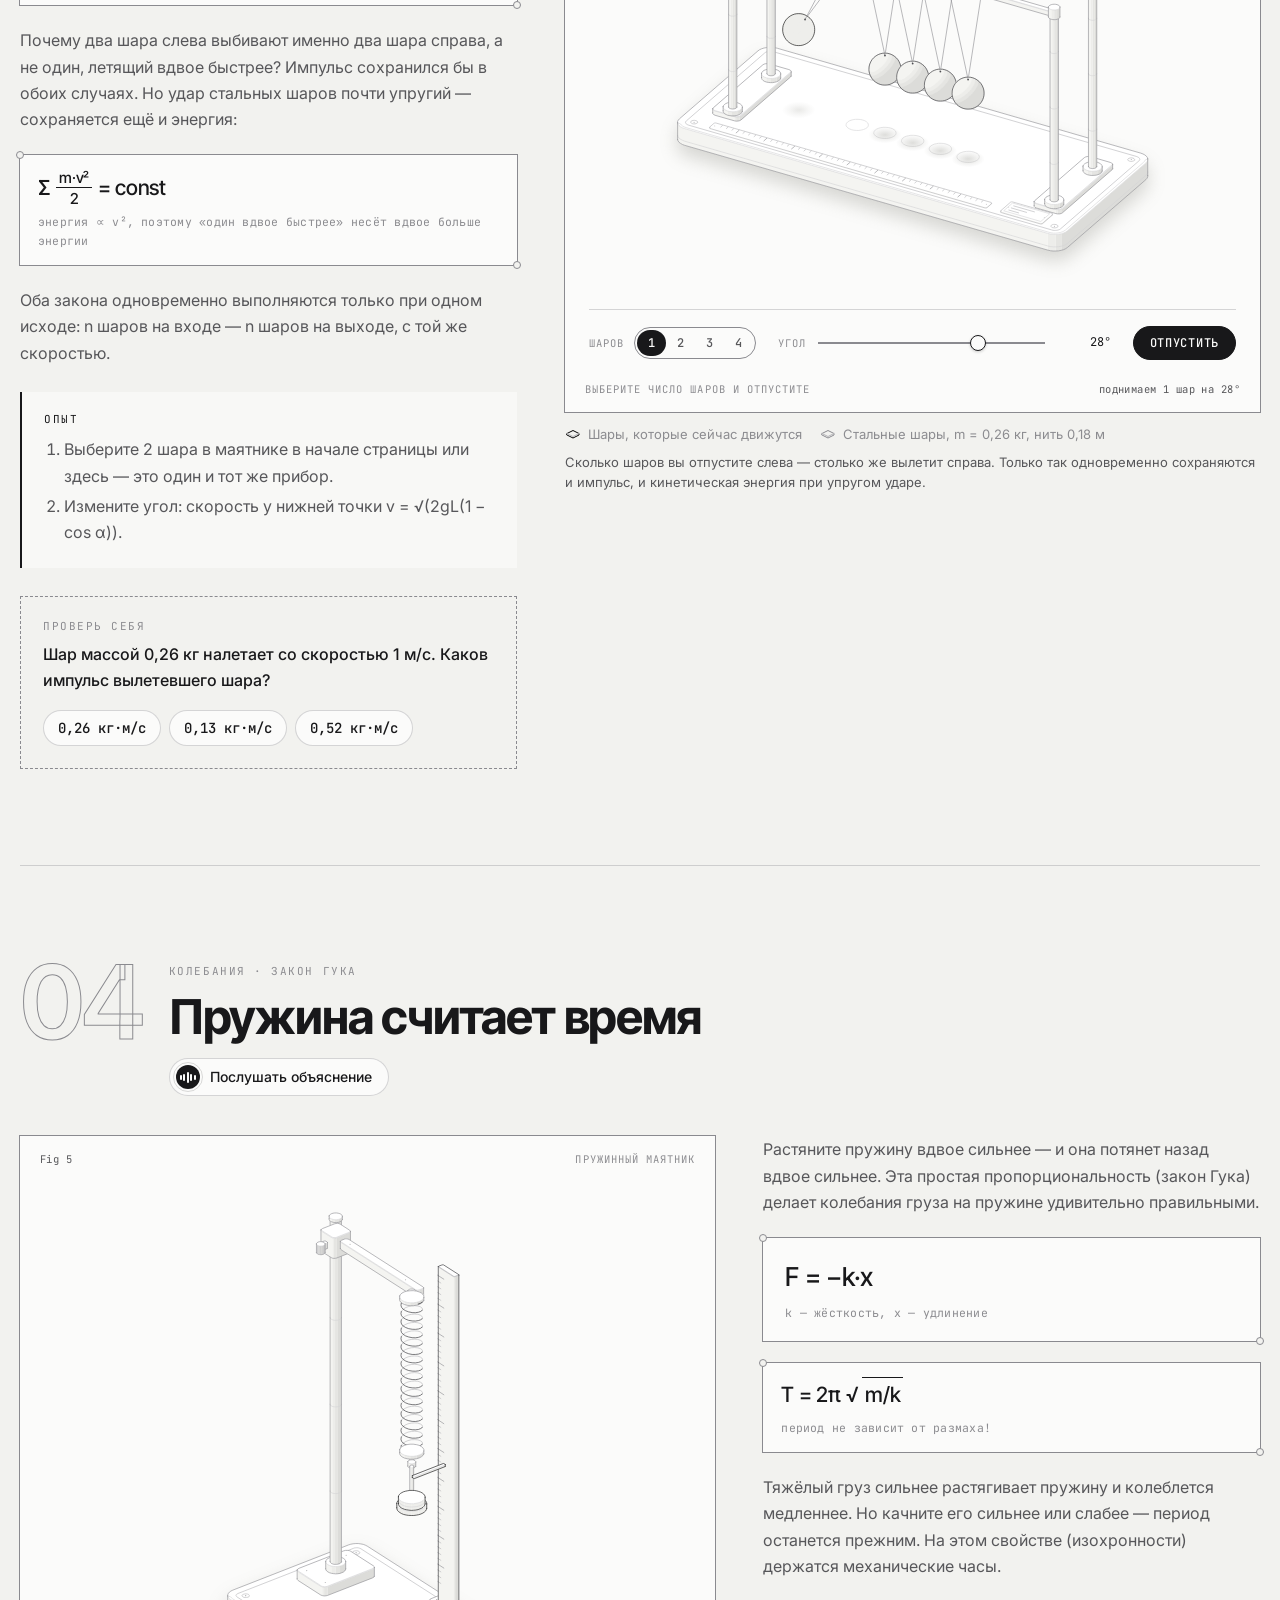
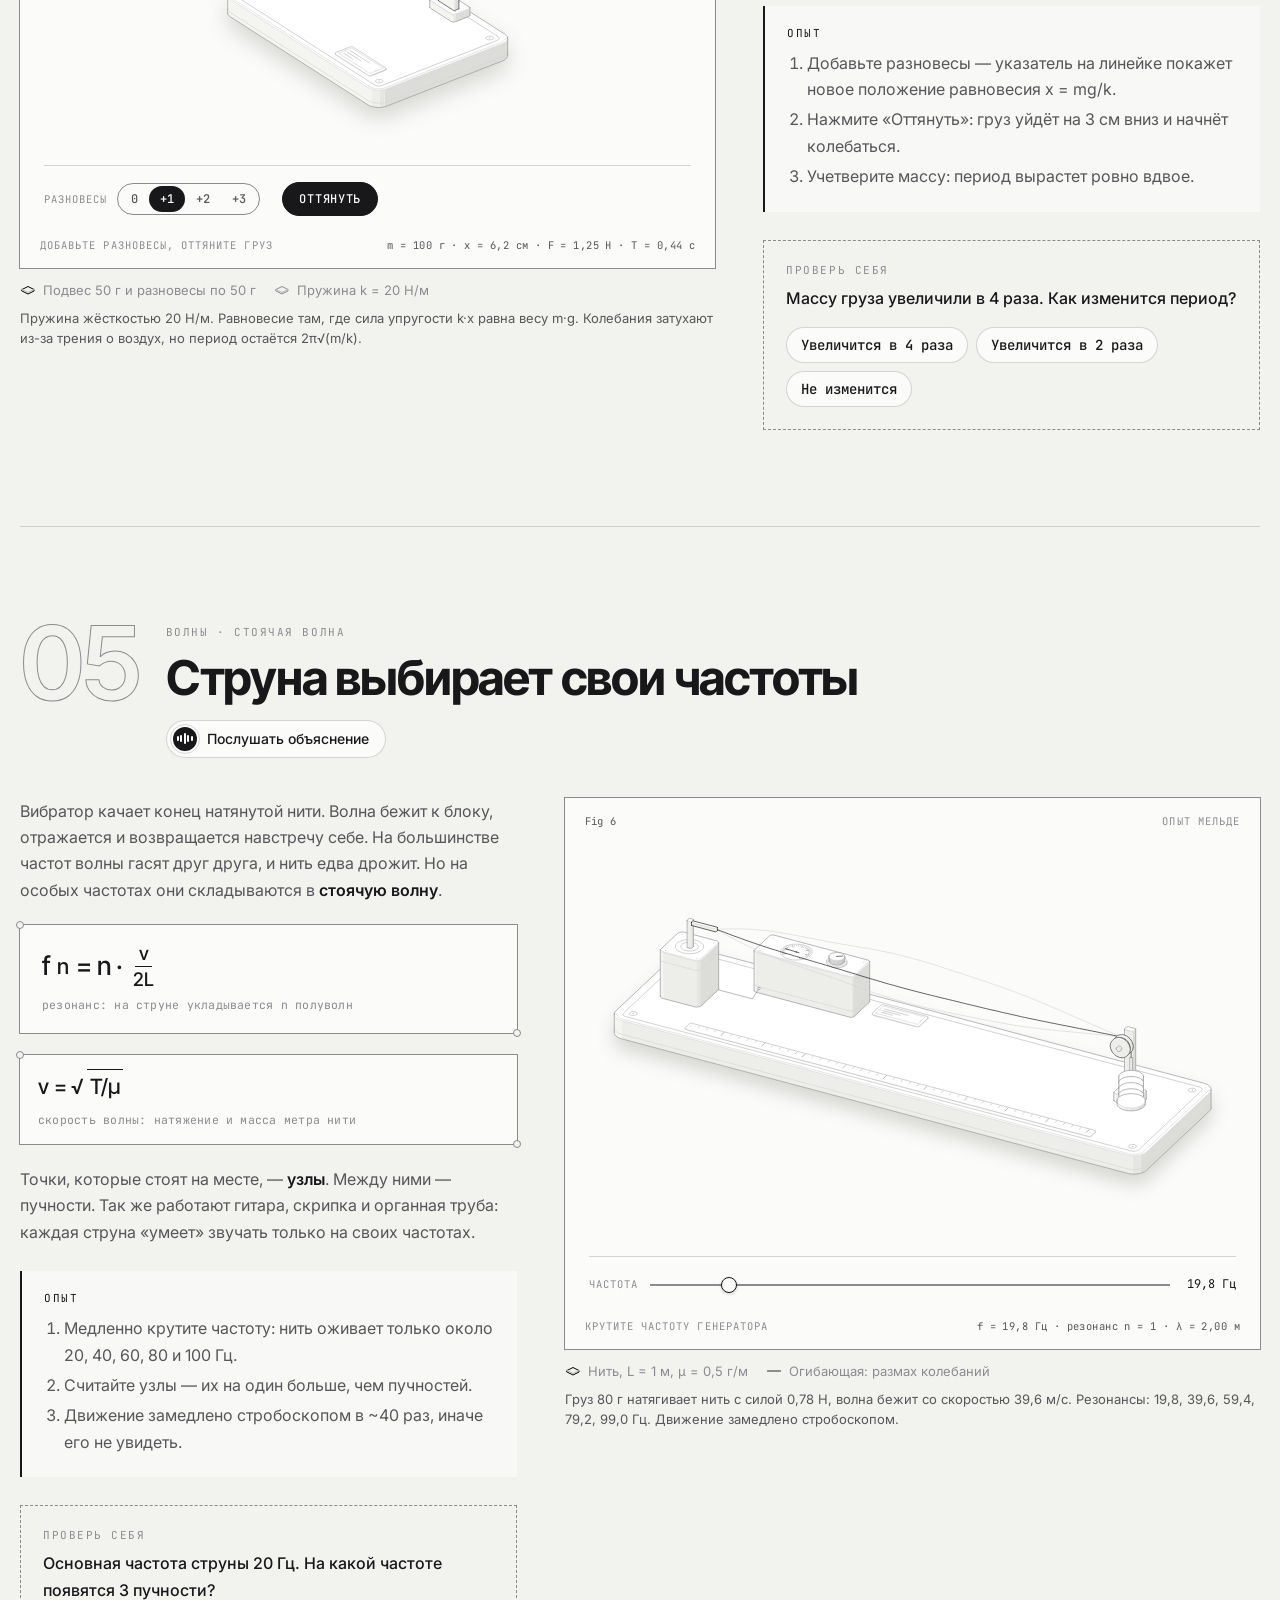
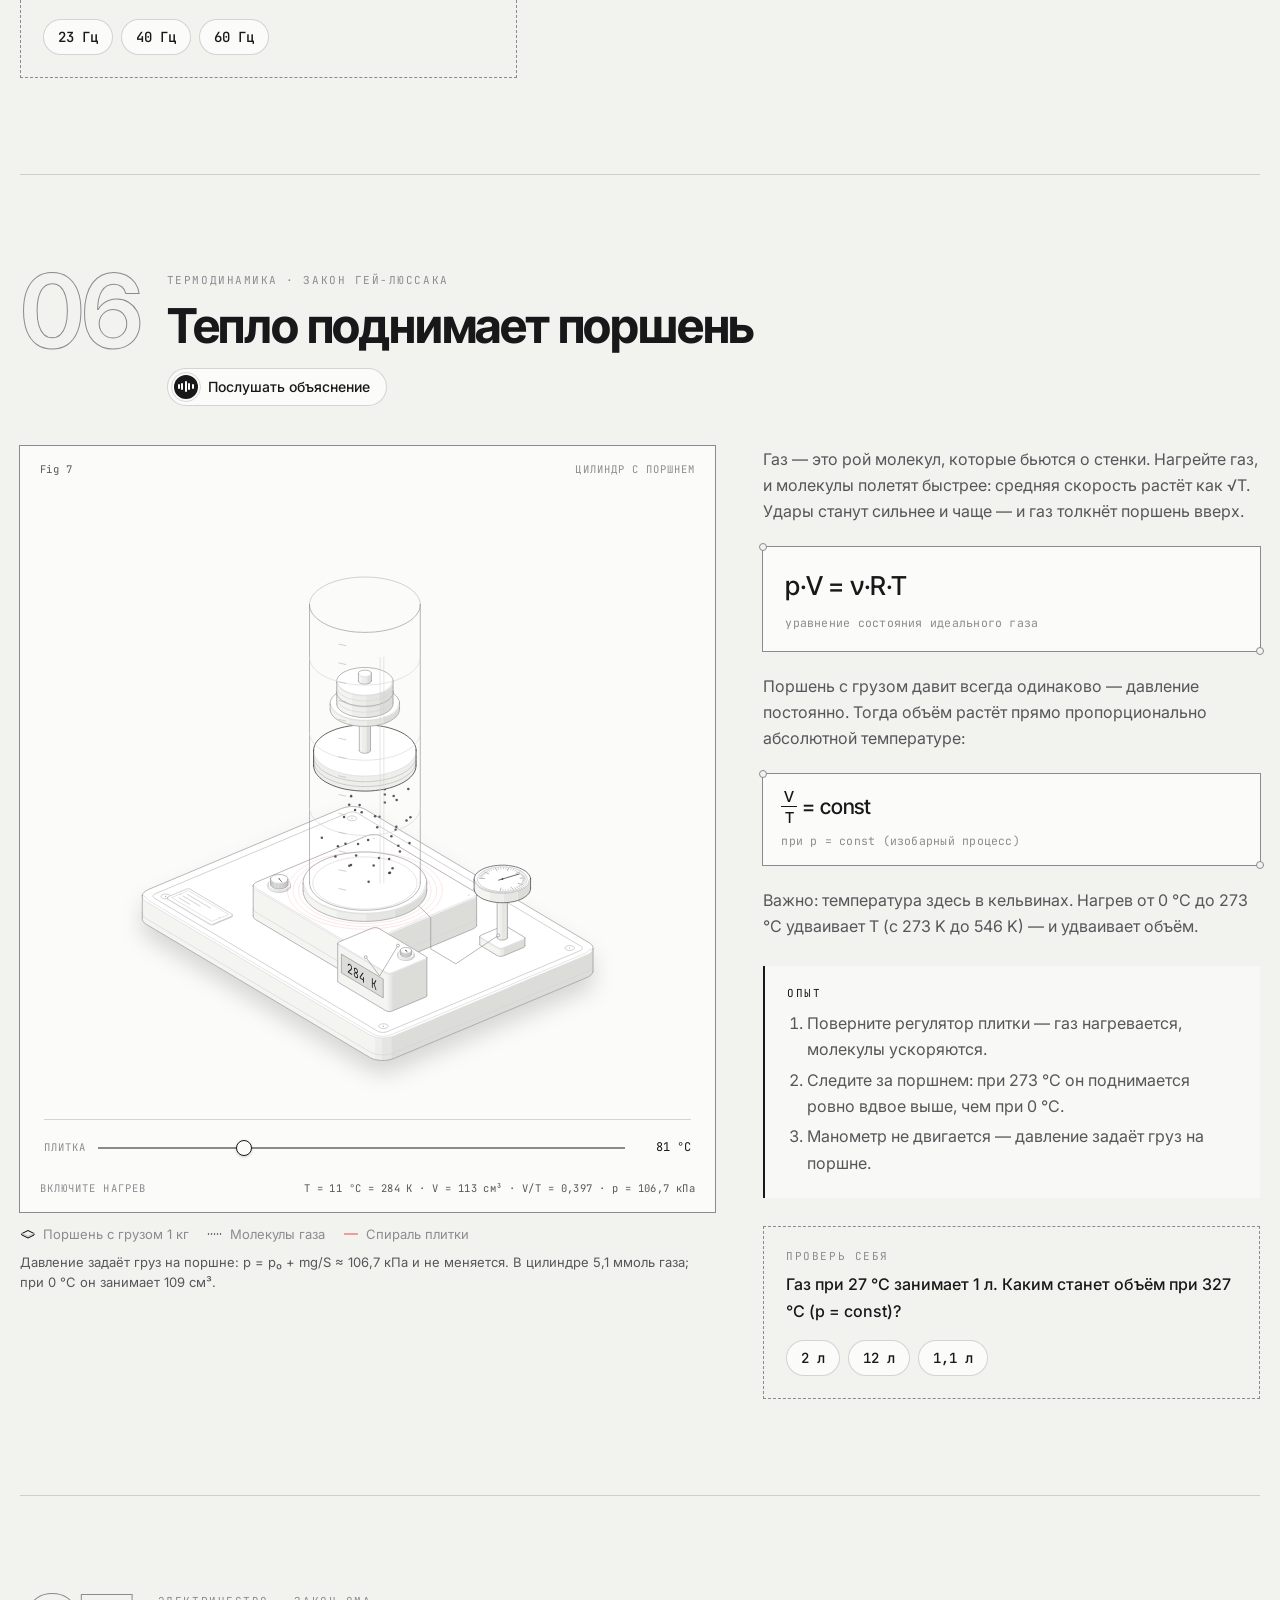
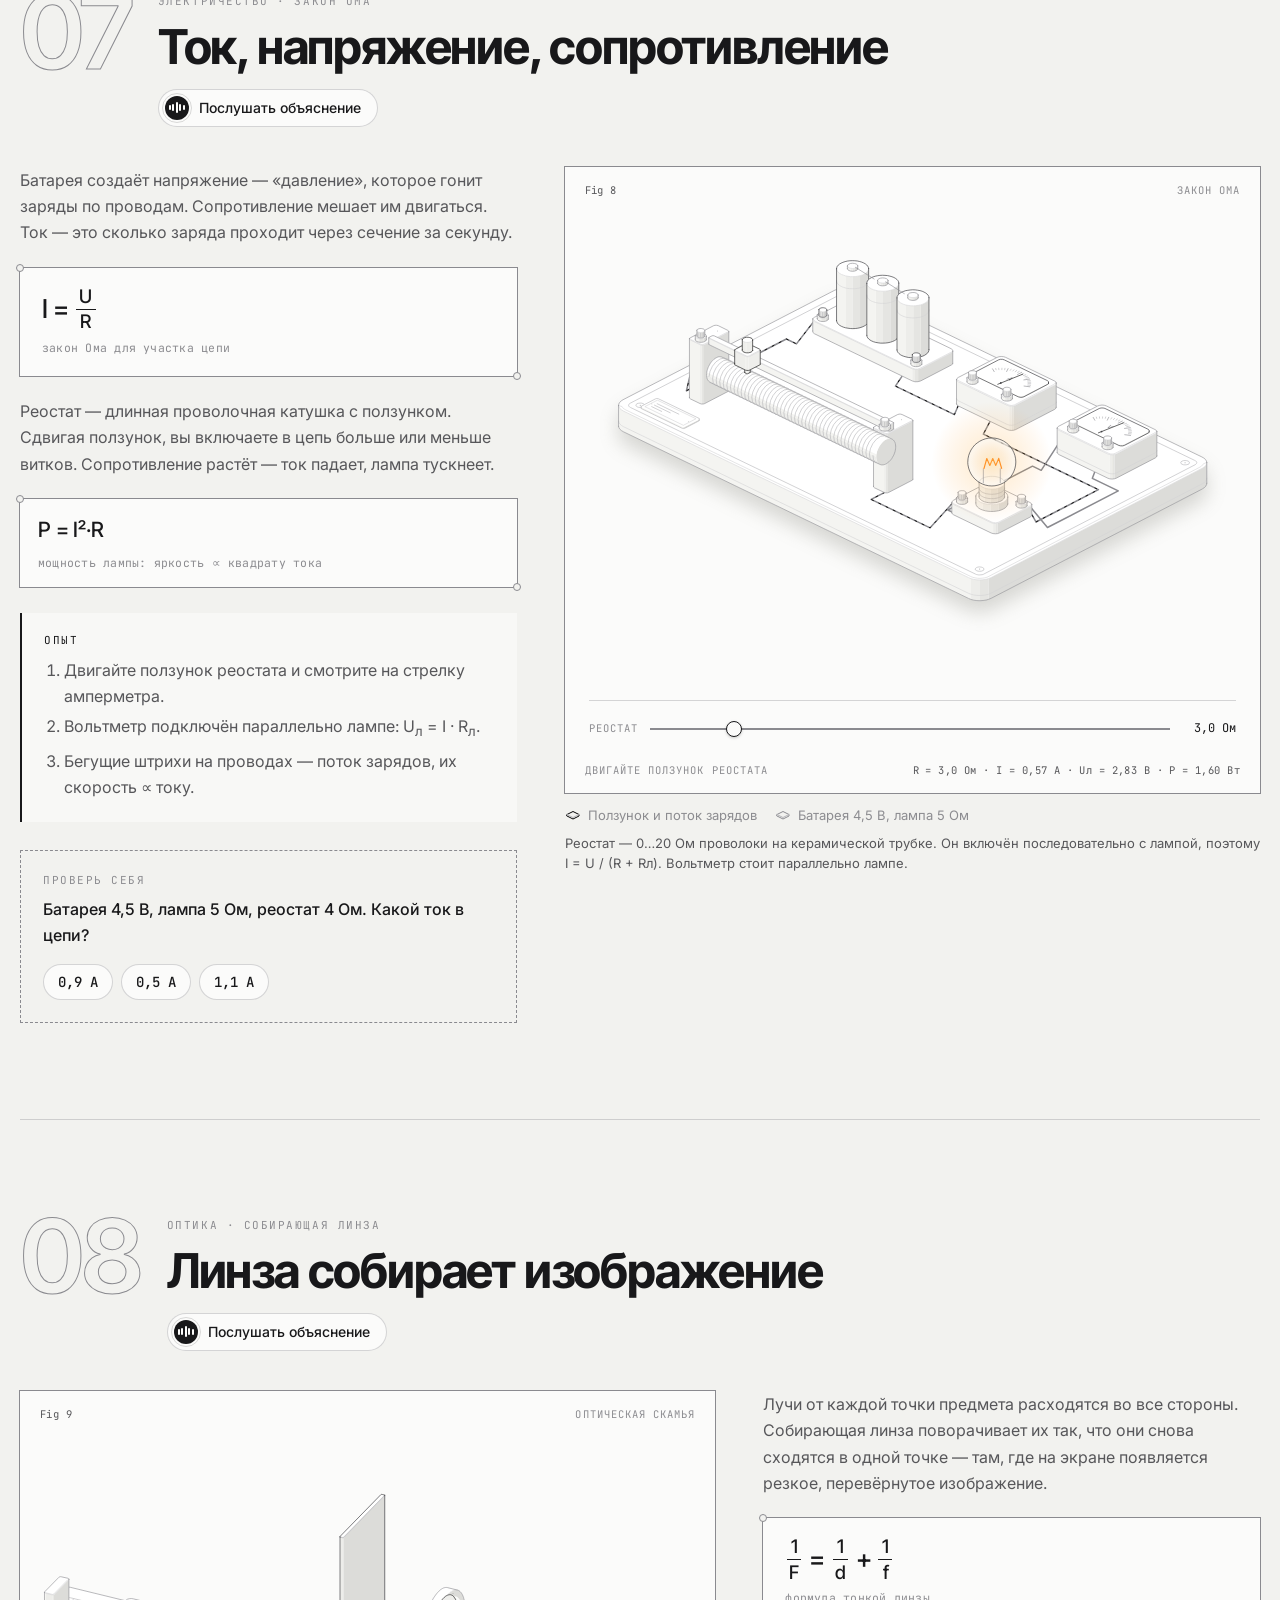
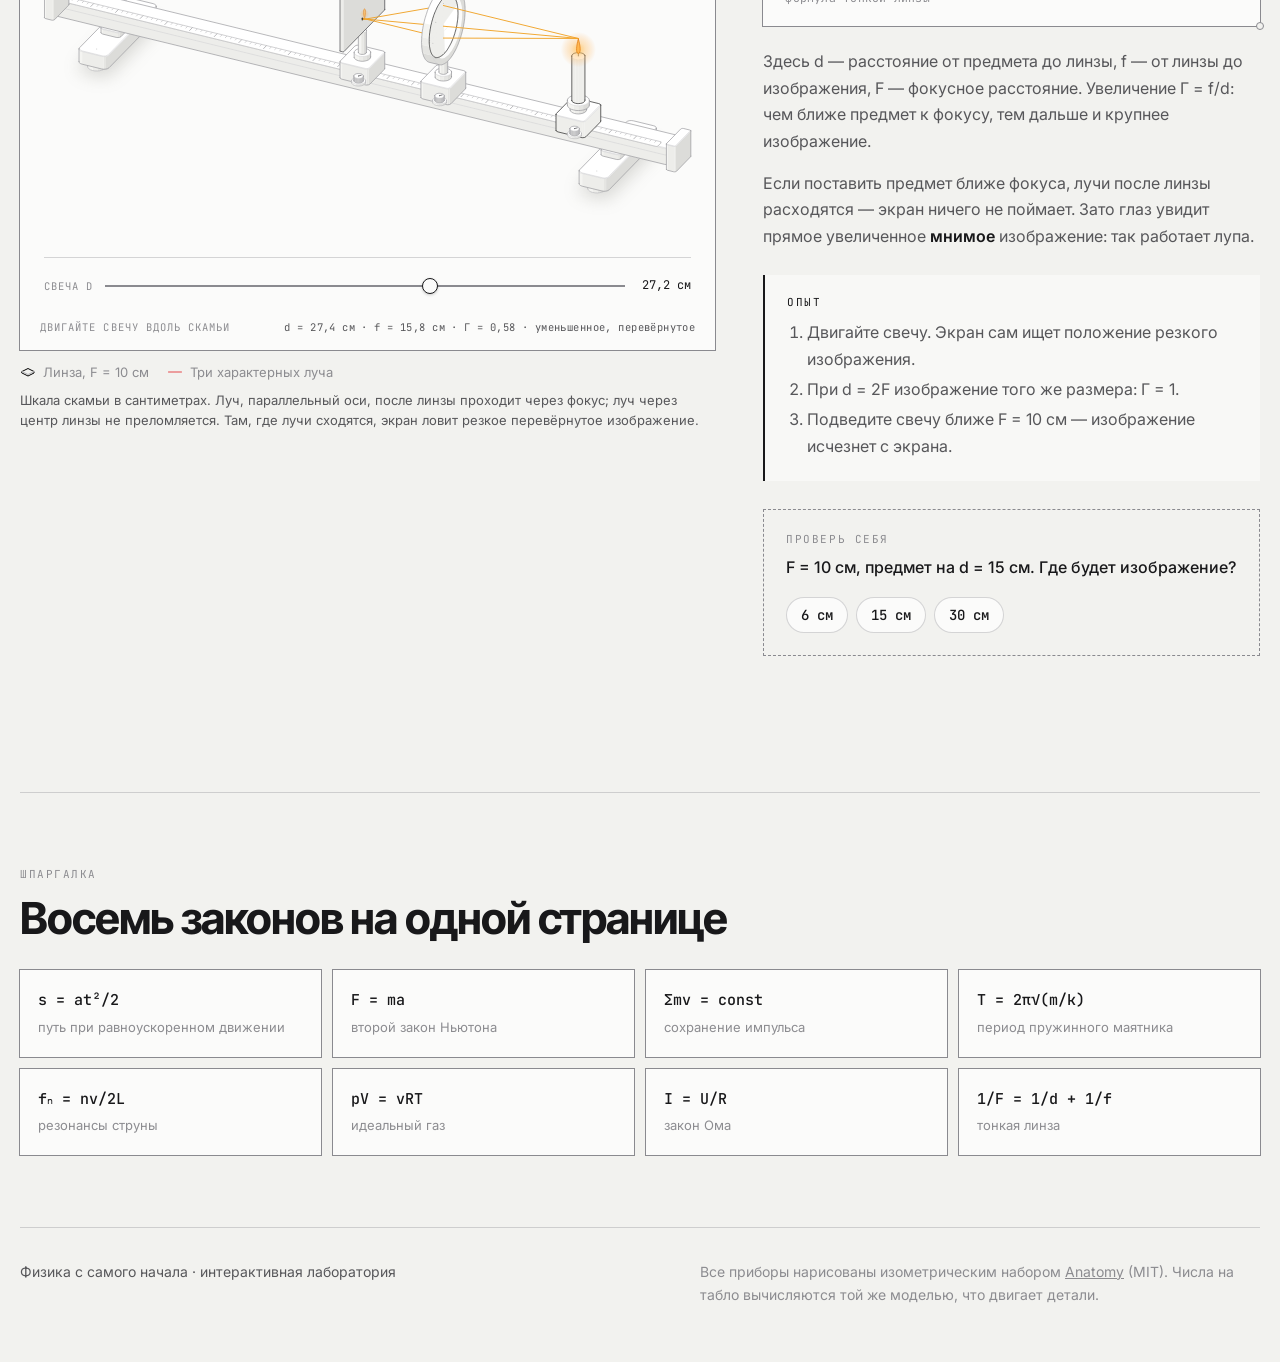
==== commit ae2ab9fd: "Voice guide: full narration in the OmniVoice voice, chapter listen buttons Co-Authored-By: Claude Op" ====
--- a/index.html
+++ b/index.html
@@ -4535,7 +4535,7 @@
   });
 })();
 
-const GUIDE_DATA = {"intro":{"dur":12.8,"words":[0.0,0.78,0.98,1.58,1.68,1.9,2.04,2.54,3.32,3.52,3.9,4.16,4.78,5.0,5.32,6.06,6.36,6.7,7.04,7.78,7.92,8.54,8.8,8.98,9.28,9.67,10.06,10.36,10.92,11.18,11.38,11.68,11.86,12.02,12.36],"env":[0,0,2,7,41,59,41,52,62,81,78,17,2,4,1,0,0,0,17,27,54,88,96,69,63,72,68,57,67,61,50,36,19,3,1,1,14,32,56,52,55,38,23,57,90,6,1,11,80,85,76,37,58,62,68,40,3,47,59,42,52,51,32,6,7,54,52,32,26,37,16,1,7,21,17,8,0,0,0,13,21,16,24,68,64,37,17,7,14,65,65,38,43,36,1,31,60,77,80,80,36,25,25,14,1,78,100,100,88,63,43,4,5,1,1,0,0,0,45,73,39,1,33,72,100,90,42,32,69,73,26,12,37,47,29,1,30,74,81,69,50,38,27,21,10,0,0,1,17,29,65,62,67,58,24,11,44,26,8,55,76,83,43,36,63,67,61,51,53,60,51,27,22,51,56,36,46,95,100,23,6,49,14,3,32,25,6,2,1,1,0,0,10,79,75,15,2,1,100,100,100,34,48,56,59,34,24,23,43,34,65,31,25,25,82,100,100,61,68,31,35,58,34,22,19,27,53,57,12,32,59,29,47,57,64,61,66,64,38,23,30,30,19,7,0,0,0,0,3,15,19,47,79,94,72,36,30,69,71,93,88,83,74,67,64,50,29,11,4,19,15,55,84,62,17,38,57,60,41,59,46,13,36,55,47,39,57,90,98,63,55,53,46,29,26,25,94,100,47,40,12,33,52,44,8,21,42,51,36,45,48,45,20,21,15,2,4,2,0,0]}};
+const GUIDE_DATA = {"intro":{"dur":12.8,"words":[0.0,0.78,0.98,1.58,1.68,1.9,2.04,2.54,3.32,3.52,3.9,4.16,4.78,5.0,5.32,6.06,6.36,6.7,7.04,7.78,7.92,8.54,8.8,8.98,9.28,9.67,10.06,10.36,10.92,11.18,11.38,11.68,11.86,12.02,12.36],"env":[0,0,2,7,41,59,41,52,62,81,78,17,2,4,1,0,0,0,17,27,54,88,96,69,63,72,68,57,67,61,50,36,19,3,1,1,14,32,56,52,55,38,23,57,90,6,1,11,80,85,76,37,58,62,68,40,3,47,59,42,52,51,32,6,7,54,52,32,26,37,16,1,7,21,17,8,0,0,0,13,21,16,24,68,64,37,17,7,14,65,65,38,43,36,1,31,60,77,80,80,36,25,25,14,1,78,100,100,88,63,43,4,5,1,1,0,0,0,45,73,39,1,33,72,100,90,42,32,69,73,26,12,37,47,29,1,30,74,81,69,50,38,27,21,10,0,0,1,17,29,65,62,67,58,24,11,44,26,8,55,76,83,43,36,63,67,61,51,53,60,51,27,22,51,56,36,46,95,100,23,6,49,14,3,32,25,6,2,1,1,0,0,10,79,75,15,2,1,100,100,100,34,48,56,59,34,24,23,43,34,65,31,25,25,82,100,100,61,68,31,35,58,34,22,19,27,53,57,12,32,59,29,47,57,64,61,66,64,38,23,30,30,19,7,0,0,0,0,3,15,19,47,79,94,72,36,30,69,71,93,88,83,74,67,64,50,29,11,4,19,15,55,84,62,17,38,57,60,41,59,46,13,36,55,47,39,57,90,98,63,55,53,46,29,26,25,94,100,47,40,12,33,52,44,8,21,42,51,36,45,48,45,20,21,15,2,4,2,0,0]},"map":{"dur":11.6,"words":[0.0,0.44,0.82,1.5,1.94,2.44,2.62,2.74,2.9,3.22,3.66,4.04,4.2,4.88,5.24,5.74,6.44,6.58,6.88,7.26,7.9,8.02,8.14,8.52,8.88,9.3,9.4,9.9,10.42,10.76,10.92,11.14],"env":[0,0,1,8,19,63,85,16,9,2,16,68,100,100,40,9,9,77,24,1,14,53,67,40,27,16,15,16,26,16,8,1,0,0,0,0,40,100,100,82,35,26,53,85,77,62,29,55,86,98,77,27,100,100,100,100,59,4,1,1,36,64,17,14,89,82,67,33,37,57,63,55,25,66,48,13,56,64,64,43,10,33,49,58,40,58,80,64,36,51,57,9,1,12,30,77,78,61,34,22,51,65,65,34,11,28,44,37,27,54,66,61,37,16,1,0,0,0,0,9,10,29,62,78,31,22,61,100,82,82,31,21,76,99,61,64,34,12,4,34,50,49,16,19,41,53,52,59,62,46,63,54,38,22,8,1,0,9,61,16,37,88,56,25,15,52,98,53,6,44,34,13,24,15,44,60,64,62,71,68,57,50,37,3,22,68,76,59,43,31,23,13,2,0,0,0,1,54,51,10,4,20,66,62,59,38,20,18,53,74,79,59,17,1,0,0,1,21,56,81,20,5,39,72,82,44,25,23,14,10,69,45,63,45,3,39,62,63,30,46,48,38,45,36,7,19,23,25,36,30,64,64,48,26,9,0,0,0,34,55,67,23,26,15,26,44,58,43,28,24,23,86,69,46,63,38,66,51,54,55,28,18,20,47,71,64,28,8,0,0]},"ch1":{"dur":18.92,"words":[0.0,0.62,1.06,1.18,2.38,2.74,2.92,3.04,3.46,3.9,4.54,4.68,5.12,5.86,6.12,6.28,6.66,6.92,7.12,7.66,8.84,9.78,10.2,10.58,10.7,11.18,11.67,12.16,12.64,13.17,13.7,13.9,14.14,14.54,14.7,15.0,15.36,15.96,16.84,17.1,17.42,17.8,18.02,18.48],"env":[0,0,1,9,16,41,76,98,65,100,100,74,12,6,55,64,73,61,27,74,83,66,45,22,9,1,1,6,15,45,54,55,53,59,87,89,69,39,13,14,30,4,10,21,24,17,6,1,0,0,0,0,0,0,0,14,25,26,94,85,76,75,69,68,81,84,63,47,49,52,62,68,100,50,9,46,45,31,59,68,60,53,38,45,13,22,25,54,48,39,87,68,35,60,57,51,14,40,59,43,26,36,54,51,35,34,41,55,56,32,4,28,58,53,61,60,35,23,12,47,58,43,28,2,35,66,57,58,47,57,57,34,20,2,23,30,42,40,31,20,11,1,0,0,24,66,77,96,22,13,64,63,76,74,66,52,3,36,41,16,7,24,51,46,35,27,27,40,100,100,95,46,2,46,66,55,63,48,6,16,45,72,80,48,50,56,55,59,58,54,34,27,62,87,85,75,69,62,33,20,32,32,19,4,1,0,0,0,0,0,0,0,0,0,0,0,0,3,14,10,66,44,10,35,55,52,50,24,6,1,0,0,0,0,0,0,0,0,0,0,0,0,1,20,34,100,100,79,100,100,30,11,69,39,24,1,60,68,56,83,90,59,5,57,65,49,53,27,13,5,52,61,49,77,83,66,55,57,59,51,22,10,36,54,39,22,26,49,57,40,33,22,2,1,1,14,25,43,17,1,45,74,78,54,58,46,33,24,34,54,55,44,48,43,9,17,38,31,27,25,27,24,17,44,59,71,76,44,4,19,14,25,8,4,2,0,0,0,0,0,0,0,0,80,75,35,30,32,100,100,90,47,1,49,82,50,17,12,60,45,37,46,14,38,43,10,5,27,51,38,47,37,26,46,66,100,100,100,25,39,47,47,33,5,49,65,60,65,62,41,38,51,33,10,2,11,48,26,43,45,58,62,61,59,54,46,37,32,24,15,1,0,0,0,0,0,15,22,37,67,88,95,56,17,26,41,17,6,1,6,56,92,90,8,39,57,75,56,23,5,39,63,44,8,6,44,69,24,1,14,31,59,82,37,41,64,100,100,44,4,23,36,40,52,64,62,58,52,38,19,5,0,0]},"ch2":{"dur":18.96,"words":[0.0,0.58,1.0,1.42,1.54,1.88,2.8,3.22,3.56,3.68,4.32,4.96,5.08,5.42,5.8,6.42,6.64,7.0,7.18,7.74,8.62,8.94,9.34,9.58,9.76,10.02,10.62,11.02,11.38,11.56,11.94,12.46,12.7,13.42,13.54,14.06,14.32,14.6,15.06,16.18,16.52,16.92,17.36,17.8,18.34],"env":[0,0,1,9,19,41,80,100,78,98,100,98,11,1,29,89,97,66,100,100,100,100,75,74,38,12,1,1,1,3,6,6,89,99,71,74,71,62,34,49,89,34,1,44,73,67,76,76,57,59,59,38,3,42,55,44,34,26,18,5,0,0,0,0,0,14,67,93,72,67,76,82,46,2,6,17,52,38,6,1,0,75,100,100,81,62,39,3,53,65,44,78,73,34,23,46,47,26,11,57,54,21,41,86,53,24,12,13,40,56,53,27,18,10,1,10,23,16,5,1,0,0,34,42,6,18,45,61,71,60,39,37,47,60,45,7,55,71,21,27,20,3,15,48,59,66,65,61,57,36,2,5,2,0,0,0,16,28,46,69,53,66,74,65,20,20,47,100,100,57,36,50,26,11,25,51,76,30,18,53,65,78,82,63,68,66,44,21,52,40,71,34,28,38,50,55,42,23,33,26,1,16,23,20,11,1,0,0,0,0,0,0,2,81,52,69,87,99,45,14,42,83,41,48,56,57,61,80,100,85,40,42,56,55,59,63,27,11,56,44,29,16,9,37,59,61,62,25,9,49,66,79,61,14,1,13,31,19,8,0,0,0,0,0,22,73,73,57,68,62,5,6,21,55,31,18,1,81,90,90,37,43,7,38,50,15,3,1,52,100,100,97,41,29,28,62,63,43,27,39,25,20,54,91,82,19,11,50,50,42,31,71,77,61,57,42,24,20,45,16,1,31,65,73,76,63,30,34,29,13,1,1,0,0,33,58,66,62,25,8,25,80,71,60,84,90,62,43,41,56,61,72,76,67,36,26,43,72,76,68,58,58,63,67,57,77,63,23,7,17,52,76,27,27,47,68,38,65,62,64,60,70,68,71,66,40,38,41,33,24,16,1,0,0,0,0,0,0,0,0,36,100,66,3,59,92,100,87,43,72,81,58,35,47,63,89,92,43,36,61,13,3,19,46,14,19,47,35,39,57,54,56,63,70,72,65,82,70,47,16,1,1,35,36,21,15,14,64,70,44,60,62,54,43,42,50,64,51,30,41,58,51,46,70,41,19,7,10,14,22,3,0,0,0]},"ch3":{"dur":15.52,"words":[0.0,0.62,1.06,1.32,2.0,2.18,2.6,3.36,3.8,3.98,4.26,4.82,4.98,5.32,5.76,6.1,6.6,6.98,7.24,7.52,7.68,8.0,8.82,9.04,9.3,9.46,9.9,10.3,10.92,11.3,11.56,12.06,12.18,12.88,13.16,13.48,14.12,14.42,14.68,14.94],"env":[0,0,1,8,13,40,73,93,67,86,100,56,5,24,34,55,66,63,14,16,19,50,57,37,10,1,0,16,46,55,53,64,37,5,52,68,38,14,17,17,12,4,1,0,0,0,0,0,73,49,4,69,62,62,77,97,100,100,56,19,16,47,33,7,5,62,65,68,56,21,9,47,42,36,31,21,11,1,0,0,0,0,50,55,12,3,6,46,57,26,11,11,50,63,34,31,92,94,33,29,53,94,73,61,47,24,19,24,27,48,62,72,87,32,59,60,26,3,11,30,22,19,2,5,58,100,100,100,54,95,46,28,53,65,70,60,23,15,59,48,7,32,53,79,85,33,63,69,60,40,28,31,68,90,86,57,24,10,1,0,0,0,0,0,0,31,33,21,36,40,51,50,76,82,66,59,63,75,83,88,46,31,31,74,70,64,72,71,76,75,37,36,34,38,52,89,83,80,50,36,61,44,25,11,6,30,53,58,74,90,61,49,29,16,3,0,0,0,7,44,13,62,100,62,57,58,35,14,8,76,32,2,30,57,64,64,34,4,32,66,75,42,41,85,85,87,83,53,41,100,100,100,45,51,33,23,26,37,13,18,56,61,52,46,57,68,67,57,14,22,41,36,23,20,41,91,100,100,36,30,54,32,4,10,37,57,59,56,54,54,49,24,7,58,57,31,19,19,10,13,37,54,59,58,67,63,71,77,53,34,19,26,36,34,25,14,4,0,0,0,73,100,72,39,94,48,37,95,67,5,25,81,100,62,56,68,40,61,25,2,81,87,66,53,46,63,80,78,26,20,42,40,3,9,71,78,66,22,19,54,19,21,35,33,2,56,49,6,17,77,79,75,63,45,25,18,13,16,68,80,65,24,17,23,10,3,0,0]},"ch4":{"dur":15.28,"words":[0.0,0.6,1.11,1.63,2.14,2.58,3.0,3.26,3.82,3.96,4.5,4.64,4.96,5.16,6.04,6.16,6.48,7.44,7.88,8.32,8.44,8.78,9.4,10.24,10.4,10.8,11.38,11.66,12.02,12.2,12.56,12.92,13.16,13.6,14.34,14.66,15.0],"env":[0,0,1,11,22,47,82,93,83,58,100,92,24,19,22,15,3,20,28,60,84,68,30,3,7,31,31,22,13,5,0,0,45,72,64,61,41,27,91,100,100,73,53,40,31,25,17,8,0,0,0,0,26,38,63,58,37,34,64,73,56,50,65,48,6,21,82,80,58,50,51,47,34,33,27,43,64,72,52,24,19,47,58,67,49,27,66,100,100,67,2,1,1,11,38,52,50,51,24,24,27,41,51,59,57,50,60,63,64,56,25,20,25,55,54,53,38,66,75,53,28,22,18,40,36,36,60,56,47,49,29,10,12,27,51,66,70,67,67,49,33,24,10,0,0,0,0,23,66,30,12,53,34,40,86,51,3,26,68,63,61,60,45,36,65,55,16,13,27,27,12,1,0,0,0,0,0,0,0,0,0,0,9,24,68,100,81,34,100,100,100,48,7,35,41,65,47,28,58,62,59,41,37,56,63,43,22,20,61,60,60,23,2,18,39,65,64,54,47,40,38,49,58,55,30,18,16,11,4,1,0,0,0,26,61,54,27,74,71,39,80,74,27,18,20,59,53,49,40,37,25,12,0,0,31,64,73,61,18,9,82,62,87,84,72,65,35,10,2,30,75,55,54,44,36,100,100,100,77,45,38,62,60,41,29,58,73,68,38,58,100,59,35,59,38,28,34,25,18,60,28,23,50,66,52,34,45,61,79,87,71,34,16,13,21,19,11,0,0,0,26,44,54,53,55,59,66,25,1,75,94,99,99,62,6,47,59,65,63,65,68,65,22,11,60,56,65,70,68,27,24,17,20,15,9,27,42,26,15,21,32,24,18,28,62,77,59,40,44,53,17,14,48,70,73,67,33,40,25,5,0,0]},"ch5":{"dur":16.16,"words":[0.0,0.58,1.0,1.22,1.98,2.42,2.88,3.3,3.88,4.3,4.6,5.02,5.18,5.48,5.64,6.34,6.5,7.06,7.52,7.74,8.06,8.78,8.96,9.41,9.87,10.32,10.69,11.05,11.42,11.7,12.36,12.92,13.68,14.16,14.32,14.7,14.84,15.36,15.62],"env":[0,0,1,13,25,40,79,100,79,100,100,99,10,1,63,93,100,44,1,27,55,45,37,18,3,1,20,33,98,100,76,55,68,72,65,60,47,29,10,1,0,0,0,0,0,0,0,17,29,58,53,37,79,100,100,72,7,83,45,16,14,52,61,15,25,41,93,100,100,31,6,9,49,62,68,70,62,41,16,29,12,66,78,76,44,10,15,27,19,8,1,0,0,0,0,39,64,61,85,69,32,64,74,50,55,53,12,37,52,61,26,17,66,33,18,25,39,19,1,54,63,20,11,65,74,70,37,25,14,40,53,38,26,47,59,34,32,75,60,77,81,81,62,13,17,11,31,31,22,11,1,0,0,0,0,0,0,13,52,70,71,33,70,74,50,33,27,39,38,29,9,7,16,62,77,33,18,27,44,29,13,1,55,81,57,3,18,43,61,61,67,61,60,58,55,34,29,51,100,94,37,48,58,70,58,30,31,45,46,25,1,4,2,0,0,0,0,0,32,54,73,100,100,87,14,31,68,69,93,42,34,33,73,27,15,23,62,55,15,17,19,63,68,44,14,1,1,12,18,28,87,82,82,100,81,12,20,51,54,47,32,32,40,26,5,3,17,32,26,46,31,21,29,22,15,47,63,37,25,51,67,74,37,20,27,32,30,23,40,77,48,5,1,13,48,48,47,32,41,66,88,91,100,63,8,22,30,30,19,1,50,62,61,73,73,69,21,22,22,64,61,39,55,93,72,62,65,59,58,53,38,20,4,0,0,0,0,0,0,0,9,60,74,53,25,19,11,46,14,21,67,29,10,79,73,71,66,31,15,6,62,64,78,66,15,2,50,55,55,61,53,62,34,9,17,41,69,65,46,29,53,33,77,88,77,66,14,21,18,49,48,49,35,29,44,72,78,66,49,33,17,4,0,0]},"ch6":{"dur":15.6,"words":[0.0,0.55,1.11,1.66,2.48,2.84,3.78,4.22,4.48,4.84,5.22,5.94,6.18,6.46,6.64,6.98,7.16,7.8,8.9,9.36,9.56,9.7,9.92,10.74,10.9,11.3,11.58,12.4,12.52,12.74,13.2,13.48,14.26,14.9,15.04],"env":[0,0,1,6,16,58,91,85,90,100,79,34,31,36,31,25,9,4,92,100,100,100,80,58,29,12,1,1,0,0,0,14,68,100,49,52,61,40,32,52,53,56,68,78,61,60,50,22,2,19,27,16,2,0,0,0,0,0,0,0,0,8,50,72,59,18,32,61,71,4,30,69,80,72,26,14,3,12,38,37,13,1,0,0,0,0,0,0,0,0,0,0,3,38,67,55,74,54,2,56,72,74,40,28,100,100,83,27,48,45,48,43,18,27,32,42,72,80,72,45,31,32,56,53,33,48,22,22,38,49,31,49,28,13,1,30,53,71,67,69,84,48,29,21,23,24,46,59,62,60,60,69,68,66,42,33,44,57,57,41,10,10,6,1,6,70,100,80,33,32,31,43,53,41,8,13,42,14,8,58,40,48,84,77,82,79,80,81,72,64,58,21,8,17,33,51,36,30,51,60,62,48,21,3,1,0,0,0,0,0,0,0,0,0,0,0,0,0,0,0,4,16,30,94,68,45,67,76,68,47,48,60,56,22,36,47,64,72,50,6,54,55,64,72,70,70,75,72,65,59,62,69,72,67,58,34,8,26,21,25,30,18,4,1,1,23,38,50,35,93,90,45,36,52,34,70,82,54,52,71,47,33,32,39,50,61,55,28,24,24,22,23,34,57,66,45,25,7,5,4,23,14,3,0,0,0,0,17,82,100,100,46,44,50,80,81,63,60,73,100,57,23,2,31,74,71,7,2,1,27,58,99,100,55,74,66,14,56,66,19,5,60,35,5,17,37,70,65,53,55,81,77,44,48,64,36,16,37,63,55,14,64,51,64,34,3,44,60,55,56,51,12,8,1,13,52,55,59,49,32,55,59,60,53,38,23,4,1,0,0]},"ch7":{"dur":14.44,"words":[0.0,0.53,1.05,1.58,2.46,2.8,3.28,4.2,4.4,5.04,5.68,5.8,6.14,6.74,7.1,7.72,8.56,8.7,8.98,9.82,10.08,10.36,10.68,11.48,11.94,12.12,13.18,13.36,13.58,13.7,14.06],"env":[0,0,1,9,21,40,72,100,70,92,100,73,28,20,45,32,31,50,59,99,100,87,70,64,37,17,2,1,0,0,0,37,53,61,55,7,10,1,35,62,74,40,20,19,34,20,15,1,16,30,42,25,11,2,0,0,0,4,19,21,31,55,100,83,28,57,65,38,3,51,86,76,45,38,48,62,59,82,98,35,13,38,47,70,84,70,27,21,6,8,74,82,66,9,4,29,25,13,2,1,0,0,0,13,30,65,87,49,50,45,94,88,50,32,26,34,32,22,26,41,4,32,59,39,10,22,39,28,48,59,73,66,49,39,55,52,38,26,8,2,18,44,58,70,62,55,59,53,43,31,27,33,35,10,7,69,79,66,20,1,12,1,0,1,12,16,6,4,33,56,72,100,74,25,2,51,78,72,61,48,16,58,57,59,59,54,60,75,12,43,69,78,70,11,4,42,26,23,3,21,85,100,100,87,61,21,14,24,24,31,12,1,1,66,88,77,95,100,100,55,34,17,70,21,6,39,34,26,16,12,26,62,63,61,48,38,35,7,1,2,0,0,3,16,23,41,77,68,87,100,22,1,83,100,73,4,62,93,75,100,73,35,53,82,80,51,62,31,5,32,49,46,33,30,47,61,61,41,42,58,49,34,26,19,14,33,53,55,55,77,93,53,44,60,64,72,71,67,64,63,42,27,43,28,4,42,58,24,18,37,31,38,51,61,69,55,40,32,27,23,17,11,1,0,0,0,41,98,64,4,13,67,61,64,61,42,28,58,69,67,32,25,24,64,61,8,12,58,73,57,34,10,47,72,71,55,43,25,6,0,0]},"ch8":{"dur":16.36,"words":[0.0,0.64,1.18,1.42,2.02,2.7,3.06,3.42,3.86,4.2,4.36,4.7,4.88,5.04,5.56,5.68,5.82,6.24,6.72,7.44,8.44,8.86,9.44,9.74,10.02,10.46,11.06,11.22,11.42,11.94,12.26,12.54,13.16,13.86,14.08,14.52,14.86,15.2,15.4,15.92],"env":[0,0,1,13,21,33,72,100,88,26,100,100,67,47,87,57,26,23,18,44,70,99,100,90,75,74,62,35,10,1,0,65,91,32,7,4,17,32,27,1,15,29,21,11,1,0,0,7,16,19,44,35,48,64,79,100,100,100,66,56,28,32,23,50,72,76,52,51,48,45,38,35,31,53,52,26,26,17,52,57,89,100,54,59,71,26,25,12,32,61,55,35,46,39,9,25,43,50,29,18,26,46,68,66,40,12,23,19,15,38,51,57,26,22,22,37,24,59,83,55,34,57,57,60,38,1,42,70,90,58,15,24,4,10,30,29,11,1,29,60,76,72,67,60,18,15,46,90,95,62,35,42,28,1,41,52,50,28,38,71,89,97,86,22,18,18,25,3,34,37,46,40,32,48,78,75,41,50,51,46,4,38,47,43,32,25,42,31,38,53,65,55,32,34,59,68,62,52,46,41,33,27,20,10,1,0,0,0,0,14,23,28,32,81,85,35,32,58,51,26,23,14,35,38,10,22,20,33,43,39,19,3,1,1,45,21,9,48,80,100,77,54,34,25,24,96,100,100,33,15,1,1,35,58,42,29,23,41,21,7,35,46,71,70,37,21,7,11,28,16,10,2,8,0,0,21,46,51,39,58,54,30,13,44,26,1,81,72,27,11,22,85,96,69,46,31,12,23,14,40,34,8,22,54,43,38,57,65,60,42,45,47,8,6,72,100,71,4,34,42,19,18,38,36,10,1,28,35,28,54,36,29,63,51,35,9,23,46,32,49,58,43,33,42,55,60,60,63,62,50,7,23,49,73,76,50,42,42,34,12,16,39,25,22,15,15,21,47,62,59,34,31,45,32,19,1,1,0,0,2,63,100,44,8,44,70,81,40,43,79,63,19,28,50,48,21,3,31,48,56,56,27,2,42,41,15,2,0,0]},"finale":{"dur":11.36,"words":[0.0,0.36,0.56,0.72,1.8,2.14,3.12,3.36,3.6,4.12,4.34,4.54,5.52,6.16,6.28,6.64,7.32,7.7,7.9,8.16,8.32,8.68,8.99,9.3,10.12,10.74],"env":[0,0,3,9,30,78,86,19,7,60,42,15,22,24,55,100,100,100,63,100,45,38,90,69,78,43,3,35,78,82,74,56,56,47,36,25,12,0,0,0,0,0,17,41,77,79,72,55,34,67,99,58,24,9,6,94,90,56,37,31,87,100,100,67,30,1,20,28,17,9,0,0,0,0,2,14,23,34,71,74,45,33,64,75,48,21,30,58,67,46,31,73,43,2,17,79,88,42,54,58,12,7,52,59,77,93,69,35,51,63,65,55,32,16,6,49,67,57,53,60,63,62,25,12,20,10,18,14,7,0,0,0,0,0,0,2,20,49,45,29,46,75,77,37,25,28,64,94,65,34,24,33,34,1,25,56,51,48,50,96,89,63,67,62,23,26,42,50,33,33,57,83,100,90,62,71,36,7,17,43,38,4,18,40,39,12,26,56,91,85,46,46,56,35,69,57,7,37,56,75,65,26,22,27,37,31,18,14,45,33,36,46,35,58,52,10,20,23,24,50,65,57,33,49,74,67,36,22,25,54,58,60,36,3,33,61,62,57,34,3,20,17,1,7,2,0,0,0,0,0,20,42,40,28,100,100,100,71,10,28,20,42,35,14,1,14,27,17,17,26,48,64,86,46,51,40,35,33,9,12,13,4,0,0]}};
 const GUIDE_STEPS = [
   {
     id: "intro",
@@ -4566,7 +4566,7 @@
   {
     id: "ch3",
     target: "#ch3 .chapter-figure",
-    action: "go",
+    action: "seg:2",
     title: "Маятник Ньютона",
     text: "Глава третья — импульс. Это маятник Ньютона. Отпусти два шара слева, и справа вылетят ровно два. Почему не один, но вдвое быстрее? Потому что при упругом ударе сохраняются сразу и импульс, и энергия. Оба закона выполняются только при таком исходе.",
   },
@@ -4703,7 +4703,8 @@
     if (!step.action || !st.targetEl) return;
     setTimeout(() => {
       if (!st.open || STEPS[st.i] !== step) return;
-      const b = st.targetEl.querySelector(`[data-control="${step.action}"]`);
+      const sel = step.action.startsWith("seg:") ? `[data-value="${step.action.slice(4)}"]` : `[data-control="${step.action}"]`;
+      const b = st.targetEl.querySelector(sel);
       if (b) b.click();
     }, 1400);
   }
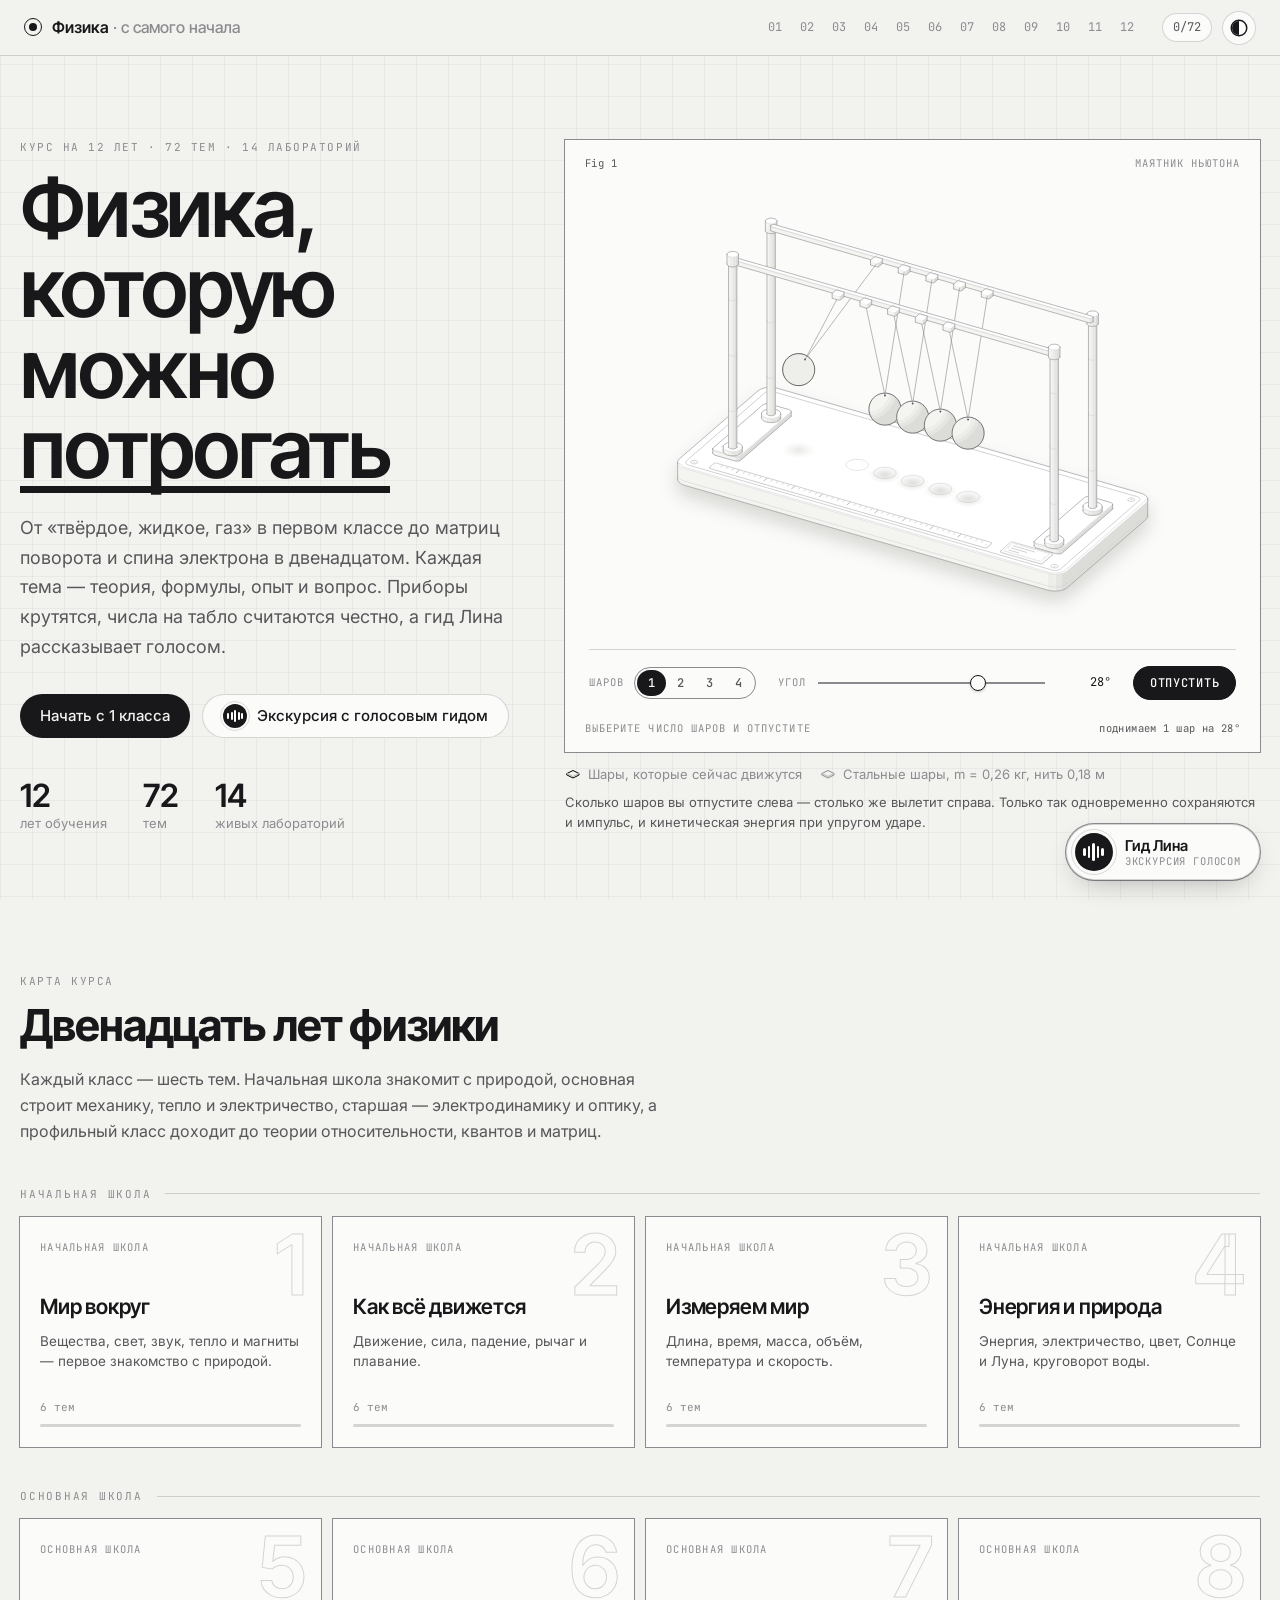
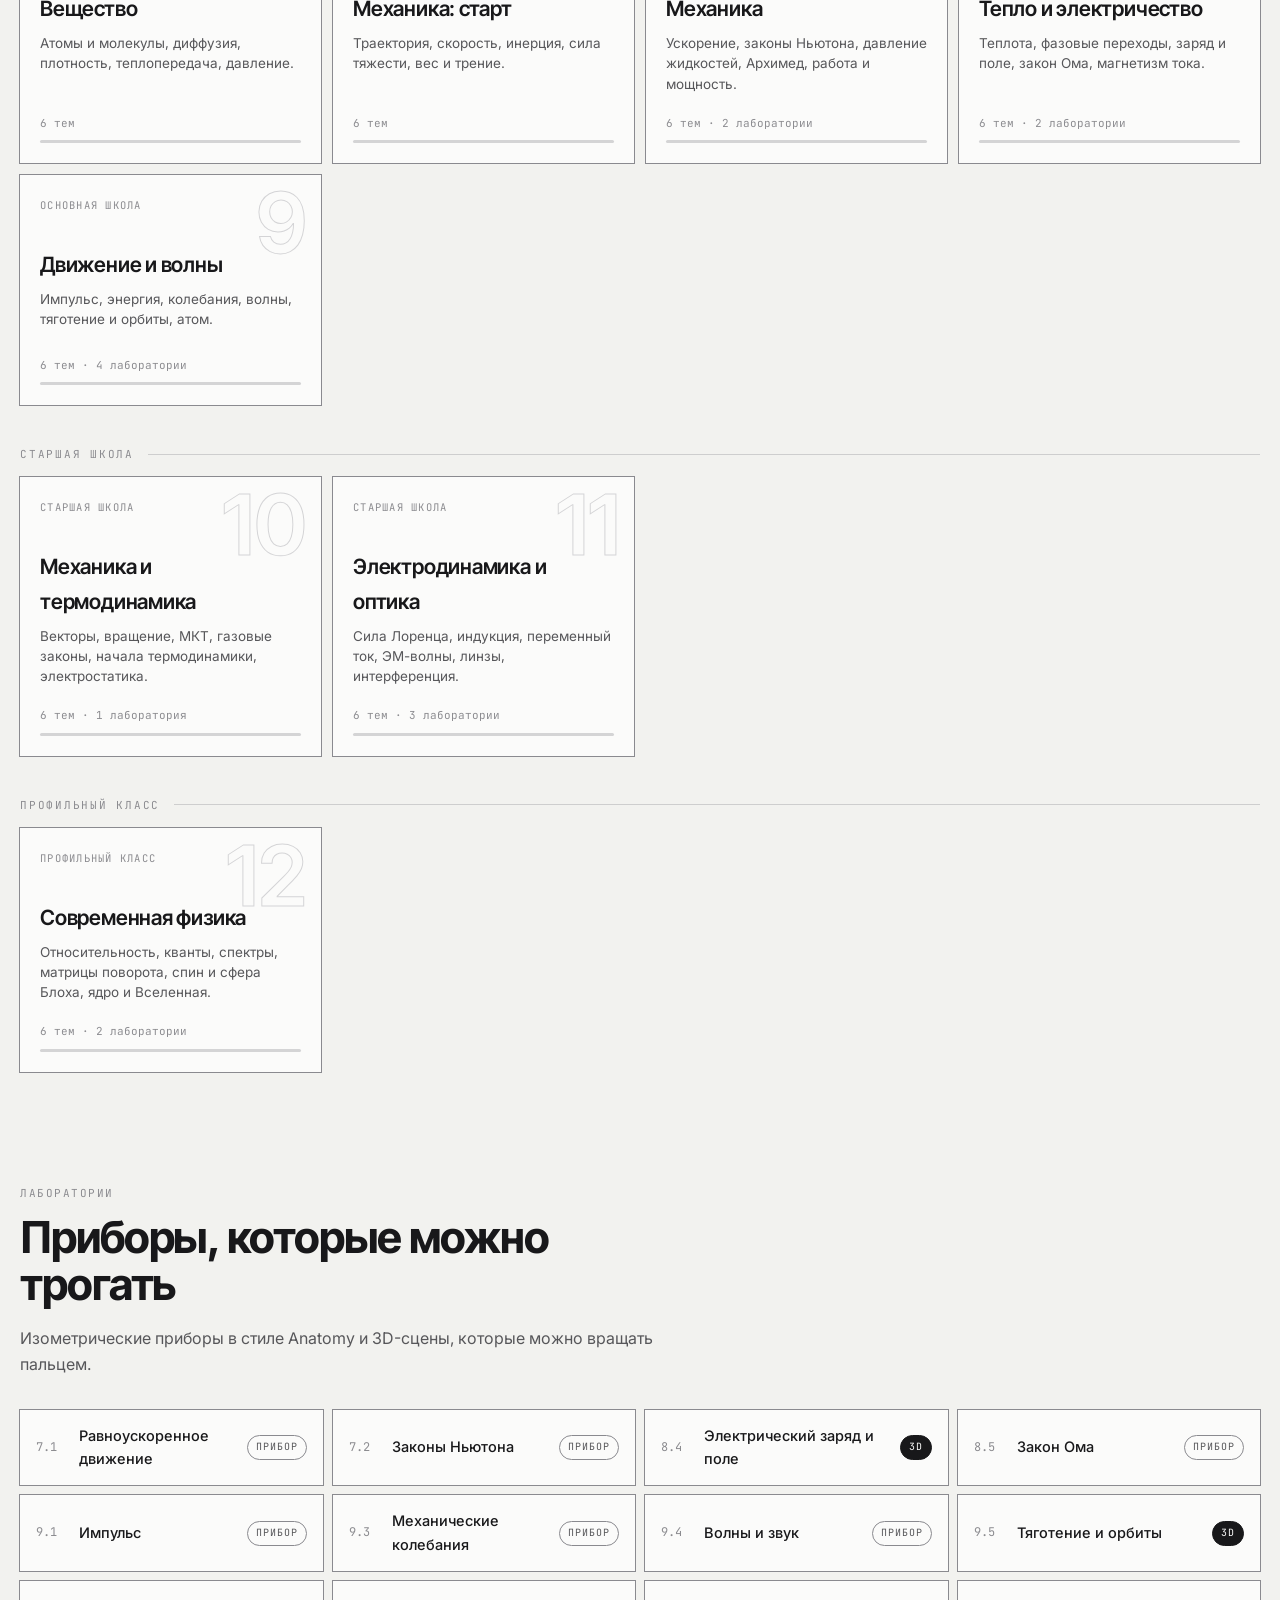
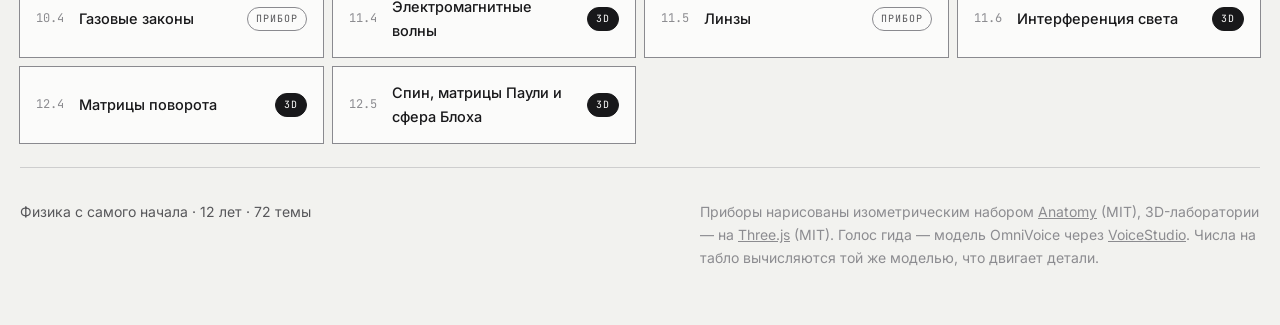
==== commit e4f72108: "12-year course: 72 topics across grades 1-12, SPA routing, six Three.js labs in Anatomy style, guide" ====
--- a/index.html
+++ b/index.html
@@ -3,14 +3,14 @@
 <head>
 <meta charset="utf-8">
 <meta name="viewport" content="width=device-width, initial-scale=1">
-<title>Физика с самого начала — интерактивная лаборатория</title>
+<title>Физика с самого начала — курс на 12 лет</title>
 <meta name="description" content="Интерактивный учебник физики: восемь живых опытов — от падения шара до линзы. Каждый прибор можно потрогать, каждое число вычислено честно.">
 <meta name="theme-color" content="#f2f2ef">
 <meta property="og:type" content="website">
 <meta property="og:locale" content="ru_RU">
 <meta property="og:site_name" content="Физика с самого начала">
 <meta property="og:title" content="Физика, которую можно потрогать">
-<meta property="og:description" content="Интерактивный учебник физики: восемь живых опытов — от жёлоба Галилея до оптической скамьи.">
+<meta property="og:description" content="Курс физики на 12 лет: 72 темы, живые приборы и 3D-лаборатории — от твёрдого и жидкого до матриц и спина. С голосовым гидом.">
 <meta property="og:url" content="https://qazaqboss.github.io/physicsfromthebeging/">
 <meta property="og:image" content="https://qazaqboss.github.io/physicsfromthebeging/og.png">
 <meta property="og:image:width" content="2400">
@@ -18,7 +18,7 @@
 <meta property="og:image:alt" content="Маятник Ньютона в изометрии и заголовок «Физика, которую можно потрогать»">
 <meta name="twitter:card" content="summary_large_image">
 <meta name="twitter:title" content="Физика, которую можно потрогать">
-<meta name="twitter:description" content="Восемь живых опытов: от жёлоба Галилея до оптической скамьи.">
+<meta name="twitter:description" content="12 лет физики: 72 темы, живые приборы, 3D и голосовой гид.">
 <meta name="twitter:image" content="https://qazaqboss.github.io/physicsfromthebeging/og.png">
 <link rel="icon" href="data:image/svg+xml,%3Csvg xmlns='http://www.w3.org/2000/svg' viewBox='0 0 32 32'%3E%3Ccircle cx='16' cy='16' r='13' fill='none' stroke='%2318181a' stroke-width='2.5'/%3E%3Ccircle cx='16' cy='16' r='6' fill='%2318181a'/%3E%3C/svg%3E">
 <link rel="preconnect" href="https://fonts.googleapis.com">
@@ -399,349 +399,108 @@
   body[data-guide] .footer{padding-bottom:260px}
 }
 @media (prefers-reduced-motion:reduce){.guide-ring,.guide-avatar i,.guide-launcher .guide-avatar{animation:none!important}}
+
+/* ---------- курс: карта, класс, тема ---------- */
+#app{outline:none;min-height:70vh}
+.crumbs{display:flex;gap:10px;align-items:center;padding:28px 0 0;font-family:var(--anatomy-mono);font-size:12px;color:var(--anatomy-muted);letter-spacing:.04em}
+.crumbs a{color:var(--anatomy-text);text-decoration:none}
+.crumbs a:hover{color:var(--anatomy-strong)}
+.course-map{padding-top:72px}
+.stage{margin-top:40px}
+.stage-name{font-family:var(--anatomy-mono);font-size:11px;letter-spacing:.16em;text-transform:uppercase;color:var(--anatomy-muted);margin:0 0 14px;display:flex;align-items:center;gap:14px}
+.stage-name::after{content:"";flex:1;height:1px;background:var(--rule)}
+.grade-grid{display:grid;grid-template-columns:repeat(4,1fr);gap:1px;background:var(--anatomy-mid);box-shadow:0 0 0 1px var(--anatomy-mid)}
+.grade-card{position:relative;display:flex;flex-direction:column;gap:6px;padding:22px 20px 20px;background:var(--anatomy-card);text-decoration:none;min-height:230px;overflow:hidden;transition:background .35s}
+.grade-card:hover{background:var(--anatomy-page)}
+.grade-num{position:absolute;right:14px;top:6px;font-family:"Inter Tight",sans-serif;font-size:84px;font-weight:600;line-height:1;color:transparent;-webkit-text-stroke:1px var(--anatomy-faint);transition:-webkit-text-stroke-color .35s,transform .5s cubic-bezier(.22,1,.36,1)}
+.grade-card:hover .grade-num{-webkit-text-stroke-color:var(--anatomy-mid);transform:translateY(-3px)}
+.grade-meta{font-family:var(--anatomy-mono);font-size:10.5px;letter-spacing:.12em;text-transform:uppercase;color:var(--anatomy-muted)}
+.grade-title{font-family:"Inter Tight",sans-serif;font-size:21px;font-weight:600;color:var(--anatomy-strong);letter-spacing:-.01em;margin-top:28px;position:relative}
+.grade-blurb{font-size:13.5px;line-height:1.5;color:var(--anatomy-text);position:relative}
+.grade-foot{margin-top:auto;padding-top:14px;display:grid;gap:8px;font-family:var(--anatomy-mono);font-size:11px;color:var(--anatomy-muted)}
+.grade-bar{height:3px;background:var(--rule);border-radius:2px;overflow:hidden}
+.grade-bar i{display:block;height:100%;background:var(--anatomy-green);transition:width .6s}
+.labs-strip{padding:88px 0 24px}
+.labs-grid{display:grid;grid-template-columns:repeat(auto-fill,minmax(250px,1fr));gap:10px}
+.lab-chip{display:flex;align-items:center;gap:12px;padding:14px 16px;background:var(--anatomy-card);box-shadow:0 0 0 1px var(--anatomy-mid);text-decoration:none;transition:transform .35s cubic-bezier(.22,1,.36,1)}
+.lab-chip:hover{transform:translateY(-2px)}
+.lab-code{font-family:var(--anatomy-mono);font-size:12px;color:var(--anatomy-muted);min-width:2.6em}
+.lab-name{flex:1;color:var(--anatomy-strong);font-weight:500;font-size:14.5px}
+.tag{font-family:var(--anatomy-mono);font-size:10px;letter-spacing:.1em;text-transform:uppercase;padding:3px 8px;border-radius:99px;border:1px solid var(--anatomy-mid);color:var(--anatomy-text);white-space:nowrap}
+.tag-3d{background:var(--anatomy-strong);color:var(--anatomy-card);border-color:var(--anatomy-strong)}
+.grade-head{display:flex;gap:28px;align-items:flex-start;padding:40px 0 36px}
+.grade-head h2{font-size:clamp(34px,4.4vw,56px);line-height:1.02}
+.grade-lead{font-size:17px;max-width:38em;margin:14px 0 0}
+.topic-list{list-style:none;margin:0;padding:0;display:grid;gap:1px;background:var(--anatomy-mid);box-shadow:0 0 0 1px var(--anatomy-mid)}
+.topic-list a{display:flex;align-items:center;gap:20px;padding:20px 22px;background:var(--anatomy-card);text-decoration:none;transition:background .3s}
+.topic-list a:hover{background:var(--anatomy-page)}
+.topic-code{font-family:"Inter Tight",sans-serif;font-size:28px;font-weight:600;color:transparent;-webkit-text-stroke:1px var(--anatomy-mid);min-width:2.6em}
+.topic-main{flex:1;display:grid;gap:4px}
+.topic-title{font-family:"Inter Tight",sans-serif;font-size:19px;font-weight:600;color:var(--anatomy-strong)}
+.topic-lead{font-size:14px;color:var(--anatomy-text);line-height:1.5}
+.topic-check{width:20px;height:20px;border-radius:50%;border:1.5px solid var(--anatomy-faint);flex:none}
+.topic-list li[data-done] .topic-check{background:var(--anatomy-green);border-color:var(--anatomy-green);box-shadow:inset 0 0 0 4px var(--anatomy-card)}
+.pager{display:flex;justify-content:space-between;gap:16px;padding:48px 0 24px;flex-wrap:wrap}
+.pager a{font-family:var(--anatomy-mono);font-size:12.5px;color:var(--anatomy-strong);text-decoration:none;padding:12px 18px;border:1px solid var(--rule);border-radius:99px;background:var(--anatomy-card);transition:border-color .3s}
+.pager a:hover{border-color:var(--anatomy-strong)}
+.topic{border-top:0;margin-top:0;padding-top:28px}
+.topic .chapter-num{font-size:clamp(56px,7vw,96px)}
+.topic-lead-p{font-size:18px;color:var(--anatomy-strong);line-height:1.55}
+.chapter-text code{font-family:var(--anatomy-mono);font-size:13px;background:var(--anatomy-card);padding:2px 6px;box-shadow:0 0 0 1px var(--rule);display:inline-block;margin-top:6px}
+.topic-board{padding:44px 32px;background:var(--anatomy-card);box-shadow:0 0 0 1px var(--anatomy-mid);text-align:center;position:relative;overflow:hidden;background-image:linear-gradient(var(--grid) 1px,transparent 1px),linear-gradient(90deg,var(--grid) 1px,transparent 1px);background-size:24px 24px}
+.board-f{font-family:"Inter Tight",sans-serif;font-size:clamp(30px,3.6vw,46px);font-weight:500;color:var(--anatomy-strong);letter-spacing:-.01em;margin:18px 0 6px;line-height:1.15}
+.board-f2{font-size:clamp(22px,2.4vw,30px);margin-top:28px}
+.board-note{font-family:var(--anatomy-mono);font-size:12px;color:var(--anatomy-muted);margin:0}
+.board-hint{font-family:var(--anatomy-mono);font-size:10.5px;letter-spacing:.12em;text-transform:uppercase;color:var(--anatomy-muted);margin:36px 0 0}
+
+/* ---------- 3D-лаборатории ---------- */
+.lab3d-stage{position:relative}
+.lab3d-canvas{display:block;width:100%;cursor:grab}
+.lab3d-canvas:active{cursor:grabbing}
+.lab3d-drag{position:absolute;left:0;top:0;font-family:var(--anatomy-mono);font-size:10.5px;letter-spacing:.1em;text-transform:uppercase;color:var(--anatomy-muted);transition:opacity .6s;pointer-events:none}
+.lab3d-hud{position:absolute;right:0;top:0;display:grid;gap:8px;justify-items:end;pointer-events:none;font-family:var(--anatomy-mono);font-size:12px;color:var(--anatomy-strong)}
+.lab3d-loading{padding:80px 20px;text-align:center;font-family:var(--anatomy-mono);font-size:12px;color:var(--anatomy-muted);background:var(--anatomy-card);box-shadow:0 0 0 1px var(--anatomy-mid)}
+.mtx{border-collapse:collapse;position:relative;font-variant-numeric:tabular-nums;background:color-mix(in srgb,var(--anatomy-card) 85%,transparent)}
+.mtx td{padding:3px 8px;text-align:right;min-width:3.4em}
+.mtx::before,.mtx::after{content:"";position:absolute;top:0;bottom:0;width:6px;border:1.5px solid var(--anatomy-strong)}
+.mtx::before{left:0;border-right:0}.mtx::after{right:0;border-left:0}
+.mtx.sm td{padding:1px 5px;min-width:1.6em;text-align:center}
+.mtx-wrap{display:flex;align-items:center;gap:8px}
+.mtx-label{color:var(--anatomy-muted);margin-right:4px}
+.mtx-sub{font-size:11px;color:var(--anatomy-muted)}
+.mtx-row{display:flex;gap:12px;align-items:center;font-size:11px}
+.mtx-row>div{display:flex;align-items:center}
+.ket{font-size:13px;background:color-mix(in srgb,var(--anatomy-card) 85%,transparent);padding:2px 4px}
+.prob{display:flex;align-items:center;gap:8px;font-size:11px}
+.prob i{width:110px;height:6px;background:var(--rule);display:block}
+.prob b{display:block;height:100%;background:var(--anatomy-strong);transition:width .2s}
+.lab-check{text-transform:none;letter-spacing:0;font-size:12px}
+@media (max-width:1020px){.grade-grid{grid-template-columns:repeat(2,1fr)}.lab3d-hud{position:static;justify-items:start;margin-top:10px}}
+@media (max-width:560px){.grade-grid{grid-template-columns:1fr}.grade-card{min-height:0}.topic-list a{padding:16px;gap:14px}.topic-code{font-size:22px}.grade-head{gap:16px}.pager a{width:100%;text-align:center}.mtx td{padding:2px 5px;min-width:2.8em}}
+.grade-grid{gap:12px;background:none;box-shadow:none}
+.grade-card{box-shadow:0 0 0 1px var(--anatomy-mid)}
+.iso-plate:has(.lab3d-stage) [data-corner="hint"]{display:none}
+.iso-plate:has(.lab3d-stage) [data-corner="readout"]{max-width:100%}
 </style>
 </head>
 <body class="iso" data-theme="light">
 <svg width="0" height="0" style="position:absolute" aria-hidden="true"><defs><radialGradient id="lab-soft"><stop offset="0" style="stop-color:var(--anatomy-halo);stop-opacity:.9"/><stop offset=".55" style="stop-color:var(--anatomy-halo);stop-opacity:.35"/><stop offset="1" style="stop-color:var(--anatomy-halo);stop-opacity:0"/></radialGradient></defs></svg>
 
 <header class="topbar">
-  <a class="brand" href="#top"><span class="brand-mark" aria-hidden="true"></span><span>Физика<span class="brand-dim"> · с самого начала</span></span></a>
-  <nav class="chapters-nav" aria-label="Главы">
-    <a href="#ch1" data-nav="ch1">01</a><a href="#ch2" data-nav="ch2">02</a><a href="#ch3" data-nav="ch3">03</a><a href="#ch4" data-nav="ch4">04</a><a href="#ch5" data-nav="ch5">05</a><a href="#ch6" data-nav="ch6">06</a><a href="#ch7" data-nav="ch7">07</a><a href="#ch8" data-nav="ch8">08</a>
-  </nav>
+  <a class="brand" href="#/"><span class="brand-mark" aria-hidden="true"></span><span>Физика<span class="brand-dim"> · с самого начала</span></span></a>
+  <nav class="chapters-nav" aria-label="Классы" data-grade-nav></nav>
   <div class="topbar-right">
-    <span class="progress-pill" title="Решено вопросов"><span data-progress>0</span>/8</span>
+    <span class="progress-pill" title="Решено тем"><span data-progress>0</span>/<span data-total>72</span></span>
     <button type="button" class="theme-toggle" data-theme-toggle aria-label="Сменить тему"><span aria-hidden="true"></span></button>
   </div>
   <div class="scroll-line" aria-hidden="true"><span data-scroll-line></span></div>
 </header>
 
-<main id="top">
-
-<section class="hero">
-  <div class="hero-text">
-    <p class="eyebrow">Интерактивная лаборатория · 8 опытов</p>
-    <h1>Физика,<br>которую можно<br><em>потрогать</em></h1>
-    <p class="lead">Не картинки со стрелочками, а настоящие приборы на лабораторном столе. Отпускайте шары, крутите ручки, двигайте линзу — и смотрите, как числа на табло следуют за законами природы.</p>
-    <div class="hero-cta">
-      <a class="btn-primary" href="#ch1">Начать с первого опыта</a>
-      <button type="button" class="btn-ghost btn-guide" data-guide-start><span class="guide-avatar guide-avatar-sm" aria-hidden="true"><i></i><i></i><i></i><i></i><i></i></span>Экскурсия с голосовым гидом</button>
-    </div>
-    <dl class="hero-stats">
-      <div><dt>8</dt><dd>живых приборов</dd></div>
-      <div><dt>0</dt><dd>выдуманных чисел</dd></div>
-      <div><dt>∞</dt><dd>попыток</dd></div>
-    </dl>
-  </div>
-  <div class="hero-figure" data-figure="cradle"></div>
-</section>
-
-<section class="map" id="map">
-  <div class="section-head">
-    <p class="eyebrow">Карта курса</p>
-    <h2>От падающего шара до света в линзе</h2>
-    <p>Каждая глава — один закон и один прибор. Сначала короткая теория, потом опыт своими руками, в конце — вопрос для проверки.</p>
-  </div>
-  <ol class="map-grid">
-    <li><a href="#ch1"><span class="map-num">01</span><span class="map-name">Кинематика</span><span class="map-law">s = at²/2</span><span class="map-tool">Жёлоб Галилея</span></a></li>
-    <li><a href="#ch2"><span class="map-num">02</span><span class="map-name">Динамика</span><span class="map-law">F = ma</span><span class="map-tool">Воздушный трек</span></a></li>
-    <li><a href="#ch3"><span class="map-num">03</span><span class="map-name">Импульс</span><span class="map-law">p = mv</span><span class="map-tool">Маятник Ньютона</span></a></li>
-    <li><a href="#ch4"><span class="map-num">04</span><span class="map-name">Колебания</span><span class="map-law">T = 2π√(m/k)</span><span class="map-tool">Пружинный маятник</span></a></li>
-    <li><a href="#ch5"><span class="map-num">05</span><span class="map-name">Волны</span><span class="map-law">λ = 2L/n</span><span class="map-tool">Опыт Мельде</span></a></li>
-    <li><a href="#ch6"><span class="map-num">06</span><span class="map-name">Термодинамика</span><span class="map-law">pV = νRT</span><span class="map-tool">Цилиндр с поршнем</span></a></li>
-    <li><a href="#ch7"><span class="map-num">07</span><span class="map-name">Электричество</span><span class="map-law">I = U/R</span><span class="map-tool">Цепь с реостатом</span></a></li>
-    <li><a href="#ch8"><span class="map-num">08</span><span class="map-name">Оптика</span><span class="map-law">1/F = 1/d + 1/f</span><span class="map-tool">Оптическая скамья</span></a></li>
-  </ol>
-</section>
-
-<!-- 01 -->
-<section class="chapter" id="ch1">
-  <div class="chapter-head">
-    <span class="chapter-num">01</span>
-    <div>
-      <p class="eyebrow">Кинематика · равноускоренное движение</p>
-      <h2>Почему шар проходит 1, 4, 9, 16</h2>
-    </div>
-  </div>
-  <div class="chapter-body">
-    <div class="chapter-text">
-      <p>В 1604 году Галилей не мог измерить свободное падение — оно слишком быстрое. Тогда он «замедлил» гравитацию: пустил бронзовый шар по наклонному жёлобу. Чем меньше наклон, тем медленнее разгон, но закон движения остаётся тем же.</p>
-      <div class="formula"><span class="f-main">s = <span class="frac"><span>a·t²</span><span>2</span></span></span><span class="f-note">путь растёт как квадрат времени</span></div>
-      <p>Если за первую секунду шар прошёл 1 отрезок, то к концу 2-й секунды — 4, к концу 3-й — 9, к концу 4-й — 16. Ворота на жёлобе стоят именно так: шар проходит их через <b>равные</b> промежутки времени.</p>
-      <div class="formula small"><span class="f-main">a = <span class="frac"><span>5</span><span>7</span></span> g · sin α</span><span class="f-note">для катящегося сплошного шара</span></div>
-      <p>Множитель 5/7 появляется потому, что часть энергии уходит во вращение шара. Скользящий без трения брусок разгонялся бы с ускорением g·sin α.</p>
-      <div class="try">
-        <p class="try-title">Опыт</p>
-        <ol>
-          <li>Нажмите «Пуск» и слушайте глазами: ворота вспыхивают через равные интервалы.</li>
-          <li>Увеличьте угол. Все времена уменьшатся, но отношение 1 : 4 : 9 : 16 сохранится.</li>
-          <li>Сравните: время до последних ворот вдвое больше, чем до вторых.</li>
-        </ol>
-      </div>
-      <div class="quiz" data-quiz="ch1" data-answer="b">
-        <p class="quiz-q">Шар прошёл первые ворота за 0,5 с. Через сколько он пройдёт ворота «9»?</p>
-        <button data-option="a">0,9 с</button><button data-option="b">1,5 с</button><button data-option="c">4,5 с</button>
-        <p class="quiz-why" hidden>Путь ∝ t². Путь в 9 раз больше — значит время больше в √9 = 3 раза: 3 · 0,5 = 1,5 с.</p>
-      </div>
-    </div>
-    <div class="chapter-figure" data-figure="incline"></div>
-  </div>
-</section>
-
-<!-- 02 -->
-<section class="chapter" id="ch2">
-  <div class="chapter-head">
-    <span class="chapter-num">02</span>
-    <div>
-      <p class="eyebrow">Динамика · второй закон Ньютона</p>
-      <h2>Сила разгоняет массу</h2>
-    </div>
-  </div>
-  <div class="chapter-body">
-    <div class="chapter-text">
-      <p>Воздушный трек — это рельс с тысячей крошечных отверстий. Воздух поднимает каретку на тонкой подушке, и трение почти исчезает. Остаётся одна сила: вес грузика на нити, переброшенной через блок.</p>
-      <div class="formula"><span class="f-main">a = <span class="frac"><span>F</span><span>m</span></span> = <span class="frac"><span>m<sub>г</sub> · g</span><span>M + m<sub>г</sub></span></span></span><span class="f-note">одна сила разгоняет обе массы</span></div>
-      <p>Заметьте: грузик тянет не только каретку, но и себя самого. Поэтому в знаменателе — сумма масс. Если повесить грузик тяжелее каретки, ускорение приблизится к g, но никогда его не превысит.</p>
-      <p>Каретка оставляет на треке метки каждые 0,1 с. Расстояния между ними растут на одну и ту же величину a·Δt² — это и есть «подпись» равноускоренного движения.</p>
-      <div class="try">
-        <p class="try-title">Опыт</p>
-        <ol>
-          <li>Выберите массу грузика и нажмите «Пуск».</li>
-          <li>Удвойте массу грузика: ускорение вырастет почти вдвое — но не ровно вдвое. Почему?</li>
-          <li>Посмотрите на метки: шаг между ними растёт равномерно.</li>
-        </ol>
-      </div>
-      <div class="quiz" data-quiz="ch2" data-answer="c">
-        <p class="quiz-q">Каретка M = 0,2 кг, грузик 0,05 кг. Чему равно ускорение?</p>
-        <button data-option="a">2,45 м/с²</button><button data-option="b">9,81 м/с²</button><button data-option="c">1,96 м/с²</button>
-        <p class="quiz-why" hidden>a = 0,05 · 9,81 / (0,2 + 0,05) = 0,49 / 0,25 ≈ 1,96 м/с². Ответ 2,45 забывает, что грузик разгоняет и сам себя.</p>
-      </div>
-    </div>
-    <div class="chapter-figure" data-figure="airtrack"></div>
-  </div>
-</section>
-
-<!-- 03 -->
-<section class="chapter" id="ch3">
-  <div class="chapter-head">
-    <span class="chapter-num">03</span>
-    <div>
-      <p class="eyebrow">Законы сохранения · импульс и энергия</p>
-      <h2>Почему вылетает ровно столько же шаров</h2>
-    </div>
-  </div>
-  <div class="chapter-body">
-    <div class="chapter-text">
-      <p>Импульс — это «количество движения»: масса, умноженная на скорость. В замкнутой системе он не появляется и не исчезает, а только передаётся от тела к телу.</p>
-      <div class="formula"><span class="f-main">Σ m·v = const</span><span class="f-note">закон сохранения импульса</span></div>
-      <p>Почему два шара слева выбивают именно два шара справа, а не один, летящий вдвое быстрее? Импульс сохранился бы в обоих случаях. Но удар стальных шаров почти упругий — сохраняется ещё и энергия:</p>
-      <div class="formula small"><span class="f-main">Σ <span class="frac"><span>m·v²</span><span>2</span></span> = const</span><span class="f-note">энергия ∝ v², поэтому «один вдвое быстрее» несёт вдвое больше энергии</span></div>
-      <p>Оба закона одновременно выполняются только при одном исходе: n шаров на входе — n шаров на выходе, с той же скоростью.</p>
-      <div class="try">
-        <p class="try-title">Опыт</p>
-        <ol>
-          <li>Выберите 2 шара в маятнике в начале страницы или здесь — это один и тот же прибор.</li>
-          <li>Измените угол: скорость у нижней точки v = √(2gL(1 − cos α)).</li>
-        </ol>
-      </div>
-      <div class="quiz" data-quiz="ch3" data-answer="a">
-        <p class="quiz-q">Шар массой 0,26 кг налетает со скоростью 1 м/с. Каков импульс вылетевшего шара?</p>
-        <button data-option="a">0,26 кг·м/с</button><button data-option="b">0,13 кг·м/с</button><button data-option="c">0,52 кг·м/с</button>
-        <p class="quiz-why" hidden>Импульс передаётся полностью: p = 0,26 · 1 = 0,26 кг·м/с. Средние шары лишь передают удар дальше.</p>
-      </div>
-    </div>
-    <div class="chapter-figure" data-figure="cradle"></div>
-  </div>
-</section>
-
-<!-- 04 -->
-<section class="chapter" id="ch4">
-  <div class="chapter-head">
-    <span class="chapter-num">04</span>
-    <div>
-      <p class="eyebrow">Колебания · закон Гука</p>
-      <h2>Пружина считает время</h2>
-    </div>
-  </div>
-  <div class="chapter-body">
-    <div class="chapter-text">
-      <p>Растяните пружину вдвое сильнее — и она потянет назад вдвое сильнее. Эта простая пропорциональность (закон Гука) делает колебания груза на пружине удивительно правильными.</p>
-      <div class="formula"><span class="f-main">F = −k·x</span><span class="f-note">k — жёсткость, x — удлинение</span></div>
-      <div class="formula small"><span class="f-main">T = 2π √<span class="sqrt">m/k</span></span><span class="f-note">период не зависит от размаха!</span></div>
-      <p>Тяжёлый груз сильнее растягивает пружину и колеблется медленнее. Но качните его сильнее или слабее — период останется прежним. На этом свойстве (изохронности) держатся механические часы.</p>
-      <div class="try">
-        <p class="try-title">Опыт</p>
-        <ol>
-          <li>Добавьте разновесы — указатель на линейке покажет новое положение равновесия x = mg/k.</li>
-          <li>Нажмите «Оттянуть»: груз уйдёт на 3 см вниз и начнёт колебаться.</li>
-          <li>Учетверите массу: период вырастет ровно вдвое.</li>
-        </ol>
-      </div>
-      <div class="quiz" data-quiz="ch4" data-answer="b">
-        <p class="quiz-q">Массу груза увеличили в 4 раза. Как изменится период?</p>
-        <button data-option="a">Увеличится в 4 раза</button><button data-option="b">Увеличится в 2 раза</button><button data-option="c">Не изменится</button>
-        <p class="quiz-why" hidden>T ∝ √m. √4 = 2 — период удваивается.</p>
-      </div>
-    </div>
-    <div class="chapter-figure" data-figure="spring"></div>
-  </div>
-</section>
-
-<!-- 05 -->
-<section class="chapter" id="ch5">
-  <div class="chapter-head">
-    <span class="chapter-num">05</span>
-    <div>
-      <p class="eyebrow">Волны · стоячая волна</p>
-      <h2>Струна выбирает свои частоты</h2>
-    </div>
-  </div>
-  <div class="chapter-body">
-    <div class="chapter-text">
-      <p>Вибратор качает конец натянутой нити. Волна бежит к блоку, отражается и возвращается навстречу себе. На большинстве частот волны гасят друг друга, и нить едва дрожит. Но на особых частотах они складываются в <b>стоячую волну</b>.</p>
-      <div class="formula"><span class="f-main">f<sub>n</sub> = n · <span class="frac"><span>v</span><span>2L</span></span></span><span class="f-note">резонанс: на струне укладывается n полуволн</span></div>
-      <div class="formula small"><span class="f-main">v = √<span class="sqrt">T/μ</span></span><span class="f-note">скорость волны: натяжение и масса метра нити</span></div>
-      <p>Точки, которые стоят на месте, — <b>узлы</b>. Между ними — пучности. Так же работают гитара, скрипка и органная труба: каждая струна «умеет» звучать только на своих частотах.</p>
-      <div class="try">
-        <p class="try-title">Опыт</p>
-        <ol>
-          <li>Медленно крутите частоту: нить оживает только около 20, 40, 60, 80 и 100 Гц.</li>
-          <li>Считайте узлы — их на один больше, чем пучностей.</li>
-          <li>Движение замедлено стробоскопом в ~40 раз, иначе его не увидеть.</li>
-        </ol>
-      </div>
-      <div class="quiz" data-quiz="ch5" data-answer="c">
-        <p class="quiz-q">Основная частота струны 20 Гц. На какой частоте появятся 3 пучности?</p>
-        <button data-option="a">23 Гц</button><button data-option="b">40 Гц</button><button data-option="c">60 Гц</button>
-        <p class="quiz-why" hidden>Три пучности — это третья гармоника: f₃ = 3 · 20 = 60 Гц.</p>
-      </div>
-    </div>
-    <div class="chapter-figure" data-figure="melde"></div>
-  </div>
-</section>
-
-<!-- 06 -->
-<section class="chapter" id="ch6">
-  <div class="chapter-head">
-    <span class="chapter-num">06</span>
-    <div>
-      <p class="eyebrow">Термодинамика · закон Гей-Люссака</p>
-      <h2>Тепло поднимает поршень</h2>
-    </div>
-  </div>
-  <div class="chapter-body">
-    <div class="chapter-text">
-      <p>Газ — это рой молекул, которые бьются о стенки. Нагрейте газ, и молекулы полетят быстрее: средняя скорость растёт как √T. Удары станут сильнее и чаще — и газ толкнёт поршень вверх.</p>
-      <div class="formula"><span class="f-main">p·V = ν·R·T</span><span class="f-note">уравнение состояния идеального газа</span></div>
-      <p>Поршень с грузом давит всегда одинаково — давление постоянно. Тогда объём растёт прямо пропорционально абсолютной температуре:</p>
-      <div class="formula small"><span class="f-main"><span class="frac"><span>V</span><span>T</span></span> = const</span><span class="f-note">при p = const (изобарный процесс)</span></div>
-      <p>Важно: температура здесь в кельвинах. Нагрев от 0 °C до 273 °C удваивает T (с 273 K до 546 K) — и удваивает объём.</p>
-      <div class="try">
-        <p class="try-title">Опыт</p>
-        <ol>
-          <li>Поверните регулятор плитки — газ нагревается, молекулы ускоряются.</li>
-          <li>Следите за поршнем: при 273 °C он поднимается ровно вдвое выше, чем при 0 °C.</li>
-          <li>Манометр не двигается — давление задаёт груз на поршне.</li>
-        </ol>
-      </div>
-      <div class="quiz" data-quiz="ch6" data-answer="a">
-        <p class="quiz-q">Газ при 27 °C занимает 1 л. Каким станет объём при 327 °C (p = const)?</p>
-        <button data-option="a">2 л</button><button data-option="b">12 л</button><button data-option="c">1,1 л</button>
-        <p class="quiz-why" hidden>27 °C = 300 K, 327 °C = 600 K. T выросла вдвое — V тоже: 2 л. Ответ 12 л получается, если забыть про кельвины.</p>
-      </div>
-    </div>
-    <div class="chapter-figure" data-figure="piston"></div>
-  </div>
-</section>
-
-<!-- 07 -->
-<section class="chapter" id="ch7">
-  <div class="chapter-head">
-    <span class="chapter-num">07</span>
-    <div>
-      <p class="eyebrow">Электричество · закон Ома</p>
-      <h2>Ток, напряжение, сопротивление</h2>
-    </div>
-  </div>
-  <div class="chapter-body">
-    <div class="chapter-text">
-      <p>Батарея создаёт напряжение — «давление», которое гонит заряды по проводам. Сопротивление мешает им двигаться. Ток — это сколько заряда проходит через сечение за секунду.</p>
-      <div class="formula"><span class="f-main">I = <span class="frac"><span>U</span><span>R</span></span></span><span class="f-note">закон Ома для участка цепи</span></div>
-      <p>Реостат — длинная проволочная катушка с ползунком. Сдвигая ползунок, вы включаете в цепь больше или меньше витков. Сопротивление растёт — ток падает, лампа тускнеет.</p>
-      <div class="formula small"><span class="f-main">P = I²·R</span><span class="f-note">мощность лампы: яркость ∝ квадрату тока</span></div>
-      <div class="try">
-        <p class="try-title">Опыт</p>
-        <ol>
-          <li>Двигайте ползунок реостата и смотрите на стрелку амперметра.</li>
-          <li>Вольтметр подключён параллельно лампе: U<sub>л</sub> = I · R<sub>л</sub>.</li>
-          <li>Бегущие штрихи на проводах — поток зарядов, их скорость ∝ току.</li>
-        </ol>
-      </div>
-      <div class="quiz" data-quiz="ch7" data-answer="b">
-        <p class="quiz-q">Батарея 4,5 В, лампа 5 Ом, реостат 4 Ом. Какой ток в цепи?</p>
-        <button data-option="a">0,9 А</button><button data-option="b">0,5 А</button><button data-option="c">1,1 А</button>
-        <p class="quiz-why" hidden>Сопротивления складываются: R = 5 + 4 = 9 Ом. I = 4,5 / 9 = 0,5 А.</p>
-      </div>
-    </div>
-    <div class="chapter-figure" data-figure="ohm"></div>
-  </div>
-</section>
-
-<!-- 08 -->
-<section class="chapter" id="ch8">
-  <div class="chapter-head">
-    <span class="chapter-num">08</span>
-    <div>
-      <p class="eyebrow">Оптика · собирающая линза</p>
-      <h2>Линза собирает изображение</h2>
-    </div>
-  </div>
-  <div class="chapter-body">
-    <div class="chapter-text">
-      <p>Лучи от каждой точки предмета расходятся во все стороны. Собирающая линза поворачивает их так, что они снова сходятся в одной точке — там, где на экране появляется резкое, перевёрнутое изображение.</p>
-      <div class="formula"><span class="f-main"><span class="frac"><span>1</span><span>F</span></span> = <span class="frac"><span>1</span><span>d</span></span> + <span class="frac"><span>1</span><span>f</span></span></span><span class="f-note">формула тонкой линзы</span></div>
-      <p>Здесь d — расстояние от предмета до линзы, f — от линзы до изображения, F — фокусное расстояние. Увеличение Γ = f/d: чем ближе предмет к фокусу, тем дальше и крупнее изображение.</p>
-      <p>Если поставить предмет ближе фокуса, лучи после линзы расходятся — экран ничего не поймает. Зато глаз увидит прямое увеличенное <b>мнимое</b> изображение: так работает лупа.</p>
-      <div class="try">
-        <p class="try-title">Опыт</p>
-        <ol>
-          <li>Двигайте свечу. Экран сам ищет положение резкого изображения.</li>
-          <li>При d = 2F изображение того же размера: Γ = 1.</li>
-          <li>Подведите свечу ближе F = 10 см — изображение исчезнет с экрана.</li>
-        </ol>
-      </div>
-      <div class="quiz" data-quiz="ch8" data-answer="c">
-        <p class="quiz-q">F = 10 см, предмет на d = 15 см. Где будет изображение?</p>
-        <button data-option="a">6 см</button><button data-option="b">15 см</button><button data-option="c">30 см</button>
-        <p class="quiz-why" hidden>1/f = 1/10 − 1/15 = 1/30, f = 30 см. Изображение увеличено вдвое: Γ = 30/15 = 2.</p>
-      </div>
-    </div>
-    <div class="chapter-figure" data-figure="lens"></div>
-  </div>
-</section>
-
-<section class="finale">
-  <div class="finale-inner">
-    <p class="eyebrow">Шпаргалка</p>
-    <h2>Восемь законов на одной странице</h2>
-    <div class="cheat">
-      <a href="#ch1"><b>s = at²/2</b><span>путь при равноускоренном движении</span></a>
-      <a href="#ch2"><b>F = ma</b><span>второй закон Ньютона</span></a>
-      <a href="#ch3"><b>Σmv = const</b><span>сохранение импульса</span></a>
-      <a href="#ch4"><b>T = 2π√(m/k)</b><span>период пружинного маятника</span></a>
-      <a href="#ch5"><b>fₙ = nv/2L</b><span>резонансы струны</span></a>
-      <a href="#ch6"><b>pV = νRT</b><span>идеальный газ</span></a>
-      <a href="#ch7"><b>I = U/R</b><span>закон Ома</span></a>
-      <a href="#ch8"><b>1/F = 1/d + 1/f</b><span>тонкая линза</span></a>
-    </div>
-  </div>
-</section>
-
-</main>
+<main id="app" tabindex="-1"></main>
 
 <footer class="footer">
-  <p>Физика с самого начала · интерактивная лаборатория</p>
-  <p class="footer-dim">Все приборы нарисованы изометрическим набором <a href="https://github.com/wheresryan22/anatomy">Anatomy</a> (MIT). Числа на табло вычисляются той же моделью, что двигает детали.</p>
+  <p>Физика с самого начала · 12 лет · 72 темы</p>
+  <p class="footer-dim">Приборы нарисованы изометрическим набором <a href="https://github.com/wheresryan22/anatomy">Anatomy</a> (MIT), 3D-лаборатории — на <a href="https://threejs.org">Three.js</a> (MIT). Голос гида — модель OmniVoice через <a href="https://github.com/debpalash/VoiceStudio">VoiceStudio</a>. Числа на табло вычисляются той же моделью, что двигает детали.</p>
 </footer>
 
 <script type="module">const k = (() => {
@@ -2785,6 +2544,10 @@
     let last = 0;
     let visible = false;
     const step = (now) => {
+      if (!stage.isConnected) {
+        frame = 0;
+        return;
+      }
       const dt = last ? Math.min((now - last) / 1000, 1 / 30) : 1 / 60;
       last = now;
       const going = tick(dt, STILL.matches);
@@ -2856,7 +2619,7 @@
   },
 };
 
-/* 01-cradle.js */
+/* figures/01-cradle.js */
 FIG.cradle = (el, num) => {
   const { S, L, D } = Lab;
   const W = 640, H = 430;
@@ -3041,7 +2804,7 @@
   draw();
 };
 
-/* 02-incline.js */
+/* figures/02-incline.js */
 FIG.incline = (el, num) => {
   const { S, L, D } = Lab;
   const W = 640, H = 400;
@@ -3257,7 +3020,7 @@
   draw();
 };
 
-/* 03-airtrack.js */
+/* figures/03-airtrack.js */
 FIG.airtrack = (el, num) => {
   const { S, L, D } = Lab;
   const W = 640, H = 500;
@@ -3473,7 +3236,7 @@
   draw();
 };
 
-/* 04-spring.js */
+/* figures/04-spring.js */
 FIG.spring = (el, num) => {
   const { S, L, D } = Lab;
   const W = 560, H = 480;
@@ -3627,7 +3390,7 @@
   draw();
 };
 
-/* 05-melde.js */
+/* figures/05-melde.js */
 FIG.melde = (el, num) => {
   const { S, L, D } = Lab;
   const W = 640, H = 380;
@@ -3783,7 +3546,7 @@
   draw();
 };
 
-/* 06-piston.js */
+/* figures/06-piston.js */
 FIG.piston = (el, num) => {
   const { S, L, D } = Lab;
   const W = 540, H = 500;
@@ -3986,7 +3749,7 @@
   draw(0);
 };
 
-/* 07-ohm.js */
+/* figures/07-ohm.js */
 FIG.ohm = (el, num) => {
   const { S, L, D } = Lab;
   const W = 620, H = 440;
@@ -4208,7 +3971,7 @@
   draw();
 };
 
-/* 08-lens.js */
+/* figures/08-lens.js */
 FIG.lens = (el, num) => {
   const { S, L, D } = Lab;
   const W = 660, H = 400;
@@ -4393,223 +4156,1873 @@
   draw();
 };
 
-(() => {
-  const body = document.body;
-  const store = {
-    get(key, fallback) {
-      try {
-        const v = localStorage.getItem(key);
-        return v === null ? fallback : JSON.parse(v);
-      } catch {
-        return fallback;
+const COURSE = [];
+/* course/01-primary.js */
+COURSE.push(
+  {
+    n: 1,
+    title: "Мир вокруг",
+    stage: "Начальная школа",
+    blurb: "Вещества, свет, звук, тепло и магниты — первое знакомство с природой.",
+    topics: [
+      {
+        title: "Тела и вещества",
+        lead: "Всё, что нас окружает, — это тела. А то, из чего они сделаны, — вещества.",
+        body: [
+          "Ложка, мяч, камень, капля воды — это <b>физические тела</b>. У каждого тела есть форма, размер и масса.",
+          "Ложка может быть из металла, дерева или пластика. Металл, дерево, пластик — это <b>вещества</b>. Одно и то же вещество может образовать много разных тел: из стекла делают и стакан, и окно, и линзу.",
+        ],
+        formulas: [{ f: "тело ← вещество", note: "тело сделано из вещества" }],
+        tryIt: ["Найди дома три тела из одного вещества.", "Найди три тела одной формы, но из разных веществ."],
+        quiz: { q: "Что из перечисленного — вещество?", opts: ["Карандаш", "Железо", "Мяч"], answer: 1, why: "Карандаш и мяч — тела. Железо — вещество, из которого можно сделать гвоздь, ключ или рельс." },
+      },
+      {
+        title: "Твёрдое, жидкое, газ",
+        lead: "Вода бывает льдом, водой и паром. Это три состояния одного вещества.",
+        body: [
+          "<b>Твёрдое</b> тело держит форму: кубик льда остаётся кубиком. <b>Жидкость</b> течёт и принимает форму сосуда. <b>Газ</b> занимает весь объём, который ему дают.",
+          "Если нагреть лёд, он растает и станет водой. Если нагреть воду, она закипит и превратится в пар. Вещество то же, меняется только то, как устроены и движутся его частички.",
+        ],
+        formulas: [{ f: "лёд → вода → пар", note: "нагреваем" }],
+        tryIt: ["Положи кубик льда на блюдце и засеки, за сколько минут он растает.", "Подыши на холодное зеркало: пар снова станет водой."],
+        quiz: { q: "Что сохраняет свою форму?", opts: ["Сок в стакане", "Воздух в шарике", "Кусочек сахара"], answer: 2, why: "Сахар — твёрдое тело, он держит форму. Жидкость и газ принимают форму сосуда." },
+      },
+      {
+        title: "Свет и тень",
+        lead: "Свет идёт по прямой. Там, куда он не попадает, появляется тень.",
+        body: [
+          "Солнце, лампа и свеча — <b>источники света</b>. Луна и зеркало сами не светят, они отражают чужой свет.",
+          "Свет распространяется прямыми лучами. Если на пути лучей встаёт непрозрачное тело, за ним образуется <b>тень</b>. Чем ближе предмет к лампе, тем больше его тень.",
+        ],
+        formulas: [{ f: "свет → по прямой", note: "поэтому у тени чёткие края" }],
+        tryIt: ["Сделай из рук тень зайца на стене.", "Приближай руку к лампе — тень растёт."],
+        quiz: { q: "Почему возникает тень?", opts: ["Свет идёт по прямой и не огибает предмет", "Предмет выпускает темноту", "Стена поглощает свет"], answer: 0, why: "Лучи идут прямо. Непрозрачный предмет их задерживает, и за ним остаётся неосвещённое место." },
+      },
+      {
+        title: "Звук вокруг нас",
+        lead: "Любой звук рождается из дрожания — колебаний.",
+        body: [
+          "Ударь по струне — она дрожит и толкает воздух. Воздух передаёт эти толчки дальше, до нашего уха. Так звук путешествует.",
+          "В космосе нет воздуха, поэтому там тихо: звуку не на чем распространяться. А вот в воде и в твёрдых телах звук идёт даже лучше, чем в воздухе.",
+        ],
+        formulas: [{ f: "колебание → воздух → ухо", note: "путь звука" }],
+        tryIt: ["Натяни резинку и дёрни: увидишь и услышишь колебания.", "Приложи ухо к столу и постучи по другому краю."],
+        quiz: { q: "Почему в космосе не слышно взрывов?", opts: ["Там слишком холодно", "Там нет воздуха, который передаёт звук", "Звук летит слишком быстро"], answer: 1, why: "Звук — это колебания среды. В пустоте среды нет, значит, нет и звука." },
+      },
+      {
+        title: "Тёплое и холодное",
+        lead: "Тепло всегда переходит от горячего к холодному.",
+        body: [
+          "Горячий чай в холодной кружке остывает, а кружка нагревается. Тепло само переходит от более нагретого тела к менее нагретому, пока их температуры не сравняются.",
+          "Шерсть и пух плохо проводят тепло, поэтому шуба держит тепло тела. Металл проводит тепло хорошо: металлическая ложка в чае быстро становится горячей.",
+        ],
+        formulas: [{ f: "горячее → холодное", note: "направление теплопередачи" }],
+        tryIt: ["Опусти в горячую воду металлическую и деревянную ложку. Какая нагреется быстрее?"],
+        quiz: { q: "Почему шуба греет?", opts: ["Она сама выделяет тепло", "Она плохо пропускает тепло тела наружу", "В ней есть батарейка"], answer: 1, why: "Шуба не греет сама — она мешает теплу тела уходить в холодный воздух." },
+      },
+      {
+        title: "Магниты",
+        lead: "У магнита два полюса. Одинаковые отталкиваются, разные притягиваются.",
+        body: [
+          "У каждого магнита есть <b>северный</b> и <b>южный</b> полюсы. Поднеси два магнита одинаковыми полюсами — они оттолкнутся, разными — притянутся.",
+          "Магнит притягивает железо, никель и кобальт, но не притягивает бумагу, дерево и алюминий. Сама Земля — огромный магнит, поэтому стрелка компаса показывает на север.",
+        ],
+        formulas: [{ f: "N ↔ S притяжение", note: "N ↔ N и S ↔ S — отталкивание" }],
+        tryIt: ["Проверь, что из вещей на столе притягивается к магниту.", "Положи магнит на пенопласт в воду — он повернётся на север."],
+        quiz: { q: "Что притянет магнит?", opts: ["Алюминиевую банку", "Железный гвоздь", "Медную монету"], answer: 1, why: "Магнит притягивает железо. Алюминий и медь к магниту не притягиваются." },
+      },
+    ],
+  },
+  {
+    n: 2,
+    title: "Как всё движется",
+    stage: "Начальная школа",
+    blurb: "Движение, сила, падение, рычаг и плавание.",
+    topics: [
+      {
+        title: "Движение и покой",
+        lead: "Движется тело или стоит — зависит от того, с чем сравнивать.",
+        body: [
+          "Ты сидишь в поезде. Относительно вагона ты покоишься, а относительно дома за окном — едешь. Движение всегда <b>относительно</b> чего-то.",
+          "Тело, относительно которого мы смотрим на движение, называют <b>телом отсчёта</b>.",
+        ],
+        formulas: [{ f: "движение = относительно", note: "нужно тело отсчёта" }],
+        tryIt: ["Придумай, относительно чего движется и не движется пассажир автобуса."],
+        quiz: { q: "Пассажир сидит в едущем автобусе. Он движется относительно…", opts: ["Водителя", "Своего кресла", "Дороги"], answer: 2, why: "Относительно автобуса и водителя пассажир покоится, а относительно дороги — движется." },
+      },
+      {
+        title: "Толкаем и тянем: сила",
+        lead: "Сила — это толчок или тяга. Она меняет движение или форму тела.",
+        body: [
+          "Чтобы сдвинуть санки, их нужно толкнуть или потянуть — приложить <b>силу</b>. Сила может разогнать тело, остановить его, повернуть или смять.",
+          "У силы есть величина (насколько сильно) и направление (куда). Поэтому её рисуют стрелкой.",
+        ],
+        formulas: [{ f: "сила → меняет движение", note: "у силы есть направление" }],
+        tryIt: ["Покати мяч и останови его рукой. Какие силы ты прикладывал?"],
+        quiz: { q: "Что НЕ может сделать сила?", opts: ["Разогнать мяч", "Смять пластилин", "Изменить цвет мяча"], answer: 2, why: "Сила меняет движение и форму, но не цвет." },
+      },
+      {
+        title: "Почему всё падает",
+        lead: "Земля притягивает к себе все тела. Это сила тяжести.",
+        body: [
+          "Отпусти яблоко — оно упадёт вниз, к центру Земли. Это <b>сила тяжести</b>: Земля притягивает все тела.",
+          "Без воздуха перо и молоток падают одинаково быстро — это проверили астронавты на Луне. На Земле перо падает медленнее только из-за сопротивления воздуха.",
+        ],
+        formulas: [{ f: "всё падает к центру Земли", note: "сила тяжести" }],
+        tryIt: ["Урони лист бумаги и такой же лист, смятый в комок. Почему комок падает быстрее?"],
+        quiz: { q: "Почему перо на Земле падает медленнее камня?", opts: ["Земля его меньше притягивает", "Ему мешает воздух", "Перо легче, поэтому должно лететь медленнее"], answer: 1, why: "Сопротивление воздуха сильнее тормозит лёгкое и широкое перо. В пустоте они падают одинаково." },
+      },
+      {
+        title: "Рычаг",
+        lead: "Длинный рычаг позволяет маленькой силой поднять большой груз.",
+        body: [
+          "Качели, ножницы, гвоздодёр — это <b>рычаги</b>. У рычага есть точка опоры и два плеча.",
+          "Чем длиннее плечо, на которое ты давишь, тем меньше нужна сила. Архимед говорил: «Дайте мне точку опоры, и я переверну Землю».",
+        ],
+        formulas: [{ f: "F₁ · l₁ = F₂ · l₂", note: "правило рычага" }],
+        tryIt: ["Положи линейку на карандаш и уравновесь на ней монеты на разных расстояниях."],
+        quiz: { q: "Где легче открыть дверь?", opts: ["Толкая у петель", "Толкая у ручки", "Без разницы"], answer: 1, why: "У ручки плечо длиннее — нужна меньшая сила." },
+      },
+      {
+        title: "Почему корабль не тонет",
+        lead: "Вода выталкивает тела вверх. Если выталкивание сильнее веса — тело плывёт.",
+        body: [
+          "Положи в воду мячик — вода его выталкивает. Эту силу называют <b>выталкивающей</b>, или силой Архимеда.",
+          "Железный гвоздь тонет, а железный корабль плывёт. Корабль внутри пустой, он вытесняет очень много воды, и вода выталкивает его сильнее, чем тянет вниз его вес.",
+        ],
+        formulas: [{ f: "выталкивание > вес → плывёт", note: "иначе тонет" }],
+        tryIt: ["Пластилиновый шарик тонет. Сделай из него лодочку — она поплывёт."],
+        quiz: { q: "Почему лодочка из пластилина плывёт, а шарик тонет?", opts: ["Лодочка легче", "Лодочка вытесняет больше воды", "Вода в лодочке другая"], answer: 1, why: "Масса та же, но лодочка вытесняет больше воды, и выталкивающая сила становится больше её веса." },
+      },
+      {
+        title: "Воздух и погода",
+        lead: "Воздух невидим, но он давит, дует и переносит тепло и влагу.",
+        body: [
+          "Воздух — это смесь газов. Он давит на всё вокруг: это <b>атмосферное давление</b>. Ветер — это воздух, который движется из мест, где давление выше, туда, где оно ниже.",
+          "Тёплый воздух легче холодного и поднимается вверх. Поэтому над тёплой землёй растут облака, а у потолка в комнате теплее, чем у пола.",
+        ],
+        formulas: [{ f: "тёплый воздух ↑", note: "холодный ↓" }],
+        tryIt: ["Переверни стакан воды, накрытый открыткой, — воздух удержит открытку."],
+        quiz: { q: "Где в комнате теплее?", opts: ["У пола", "У потолка", "Везде одинаково"], answer: 1, why: "Тёплый воздух легче и поднимается вверх." },
+      },
+    ],
+  },
+  {
+    n: 3,
+    title: "Измеряем мир",
+    stage: "Начальная школа",
+    blurb: "Длина, время, масса, объём, температура и скорость.",
+    topics: [
+      {
+        title: "Длина и линейка",
+        lead: "Измерить — значит сравнить с эталоном. Для длины эталон — метр.",
+        body: [
+          "Основная единица длины — <b>метр</b>. Метр делится на 100 сантиметров, сантиметр — на 10 миллиметров. 1000 метров — это километр.",
+          "У линейки есть <b>цена деления</b> — расстояние между соседними штрихами. Обычно это 1 мм. Точнее цены деления линейкой измерить нельзя.",
+        ],
+        formulas: [{ f: "1 м = 100 см = 1000 мм", note: "1 км = 1000 м" }],
+        tryIt: ["Измерь длину своей ладони и ступни. Во сколько раз ступня длиннее?"],
+        quiz: { q: "Сколько миллиметров в 3 см?", opts: ["3", "30", "300"], answer: 1, why: "В сантиметре 10 мм, значит 3 см = 30 мм." },
+      },
+      {
+        title: "Время и часы",
+        lead: "Время измеряют по повторяющимся событиям: суткам, качаниям маятника, колебаниям кварца.",
+        body: [
+          "Сутки — один оборот Земли вокруг своей оси. Год — один оборот вокруг Солнца. А секунду сегодня отсчитывают атомные часы по колебаниям атомов цезия.",
+          "В минуте 60 секунд, в часе 60 минут, в сутках 24 часа.",
+        ],
+        formulas: [{ f: "1 ч = 60 мин = 3600 с", note: "сутки = 24 ч" }],
+        tryIt: ["Сосчитай свой пульс за 15 секунд и умножь на 4 — это пульс в минуту."],
+        quiz: { q: "Сколько секунд в 2 минутах?", opts: ["120", "200", "60"], answer: 0, why: "2 · 60 = 120 секунд." },
+      },
+      {
+        title: "Масса и весы",
+        lead: "Масса показывает, сколько вещества в теле и как трудно его разогнать.",
+        body: [
+          "Массу измеряют в <b>килограммах</b>. 1 кг = 1000 г. Тонна — 1000 кг.",
+          "На рычажных весах груз сравнивают с гирями: когда чаши уравновешены, массы равны. Масса не зависит от того, где находится тело: на Луне килограмм сахара остаётся килограммом.",
+        ],
+        formulas: [{ f: "1 т = 1000 кг", note: "1 кг = 1000 г" }],
+        tryIt: ["Сделай весы из вешалки и двух пакетов. Уравновесь яблоко монетами."],
+        quiz: { q: "Как изменится масса космонавта на Луне?", opts: ["Уменьшится в 6 раз", "Не изменится", "Станет нулевой"], answer: 1, why: "Масса не меняется. Меняется вес — сила, с которой Луна его притягивает." },
+      },
+      {
+        title: "Объём",
+        lead: "Объём — сколько места занимает тело.",
+        body: [
+          "Объём кубика со стороной 1 см — 1 кубический сантиметр (см³). Объём жидкости измеряют в литрах: 1 л = 1000 см³.",
+          "Объём камня неправильной формы можно найти мензуркой: опусти камень в воду и посмотри, насколько поднялся уровень.",
+        ],
+        formulas: [{ f: "V = a · b · c", note: "объём прямоугольного бруска" }],
+        tryIt: ["Измерь объём игрушки, опустив её в мерный стакан с водой."],
+        quiz: { q: "Объём бруска 2 см × 3 см × 4 см?", opts: ["9 см³", "24 см³", "12 см³"], answer: 1, why: "Перемножаем: 2 · 3 · 4 = 24 см³." },
+      },
+      {
+        title: "Температура и термометр",
+        lead: "Температура показывает, насколько тело нагрето.",
+        body: [
+          "Температуру измеряют <b>термометром</b> в градусах Цельсия. Лёд тает при 0 °C, вода кипит при 100 °C, здоровый человек — около 36,6 °C.",
+          "В термометре жидкость при нагревании расширяется и поднимается по тонкой трубке. Учёные пользуются ещё шкалой Кельвина: 0 K — самая низкая возможная температура, −273 °C.",
+        ],
+        formulas: [{ f: "T(K) = t(°C) + 273", note: "переход к кельвинам" }],
+        tryIt: ["Измерь температуру воды из-под крана в начале и через минуту."],
+        quiz: { q: "При какой температуре кипит вода (у моря)?", opts: ["50 °C", "100 °C", "0 °C"], answer: 1, why: "При нормальном давлении вода кипит при 100 °C." },
+      },
+      {
+        title: "Скорость",
+        lead: "Скорость показывает, какой путь тело проходит за единицу времени.",
+        body: [
+          "Если велосипедист за 2 часа проехал 30 км, его средняя скорость — 15 км/ч. Скорость = путь / время.",
+          "Человек идёт со скоростью около 5 км/ч, гепард бежит до 110 км/ч, звук в воздухе летит 340 м/с, а свет — 300 000 км/с.",
+        ],
+        formulas: [{ f: "v = s / t", note: "скорость = путь / время" }],
+        tryIt: ["Пройди 20 шагов и засеки время. Найди свою скорость в шагах в секунду."],
+        quiz: { q: "Машина проехала 120 км за 2 ч. Её скорость?", opts: ["240 км/ч", "60 км/ч", "122 км/ч"], answer: 1, why: "v = 120 / 2 = 60 км/ч." },
+      },
+    ],
+  },
+  {
+    n: 4,
+    title: "Энергия и природа",
+    stage: "Начальная школа",
+    blurb: "Энергия, электричество, цвет, Солнце и Луна, круговорот воды.",
+    topics: [
+      {
+        title: "Что такое энергия",
+        lead: "Энергия — это способность совершать работу. Она не исчезает, а переходит из одного вида в другой.",
+        body: [
+          "Еда даёт энергию нашим мышцам. Бензин — машине. Солнце — растениям. Батарейка — фонарику.",
+          "Энергия переходит из одной формы в другую: в фонарике химическая энергия батарейки становится электрической, а потом — светом и теплом. Но общее количество энергии не меняется.",
+        ],
+        formulas: [{ f: "энергия не исчезает", note: "она только превращается" }],
+        tryIt: ["Потри ладони — механическая энергия станет теплом."],
+        quiz: { q: "Во что превращается энергия батарейки в фонарике?", opts: ["В свет и тепло", "В воду", "Ни во что, исчезает"], answer: 0, why: "Энергия не исчезает: батарейка отдаёт её лампочке, а та превращает её в свет и тепло." },
+      },
+      {
+        title: "Электричество и безопасность",
+        lead: "Электрический ток — это движение зарядов по проводнику. Он полезен, но опасен.",
+        body: [
+          "Ток течёт только по замкнутой цепи: батарейка → провод → лампочка → провод → батарейка. Разорви цепь выключателем — лампа погаснет.",
+          "Металлы и вода с солью хорошо проводят ток, резина и пластик — плохо (это изоляторы). Нельзя трогать розетки и провода мокрыми руками и подходить к оборванным проводам.",
+        ],
+        formulas: [{ f: "цепь замкнута → ток есть", note: "разомкнута → тока нет" }],
+        tryIt: ["Нарисуй цепь фонарика: батарейка, выключатель, лампочка."],
+        quiz: { q: "Что из этого — изолятор?", opts: ["Медный провод", "Резиновые перчатки", "Железный гвоздь"], answer: 1, why: "Резина почти не проводит ток, поэтому из неё делают изоляцию и перчатки электриков." },
+      },
+      {
+        title: "Свет и цвет. Радуга",
+        lead: "Белый свет — это смесь всех цветов радуги.",
+        body: [
+          "Если пропустить солнечный луч через стеклянную призму, он разложится на цвета: красный, оранжевый, жёлтый, зелёный, голубой, синий, фиолетовый.",
+          "Радуга появляется, когда солнце светит сквозь капли дождя: каждая капля работает как маленькая призма. Красное яблоко красное потому, что отражает красный свет, а остальные цвета поглощает.",
+        ],
+        formulas: [{ f: "белый = все цвета", note: "«Каждый Охотник Желает Знать, Где Сидит Фазан»" }],
+        tryIt: ["Встань спиной к солнцу и распыли воду из пульверизатора — получится радуга."],
+        quiz: { q: "Почему лист зелёный?", opts: ["Он отражает зелёный свет", "Он поглощает зелёный свет", "Он светится сам"], answer: 0, why: "Лист поглощает почти все цвета, а зелёный отражает — его мы и видим." },
+      },
+      {
+        title: "Земля, Солнце и Луна",
+        lead: "Земля вращается вокруг своей оси и летит вокруг Солнца. Луна летает вокруг Земли.",
+        body: [
+          "Оборот вокруг оси занимает сутки — поэтому день сменяется ночью. Оборот вокруг Солнца — год. Ось Земли наклонена, поэтому бывают времена года.",
+          "Луна сама не светится, она отражает солнечный свет. Фазы Луны — это то, какую часть освещённой половины Луны мы видим с Земли.",
+        ],
+        formulas: [{ f: "сутки = 1 оборот вокруг оси", note: "год = 1 оборот вокруг Солнца" }],
+        tryIt: ["С фонариком и мячом покажи, как бывают день и ночь."],
+        quiz: { q: "Почему бывает смена дня и ночи?", opts: ["Солнце гаснет", "Земля вращается вокруг оси", "Луна закрывает Солнце"], answer: 1, why: "Земля поворачивается то одной, то другой стороной к Солнцу." },
+      },
+      {
+        title: "Круговорот воды",
+        lead: "Вода путешествует: испаряется, становится облаком, выпадает дождём и снова течёт в море.",
+        body: [
+          "Солнце нагревает моря — вода <b>испаряется</b>. Пар поднимается, охлаждается и <b>конденсируется</b> в капельки — получаются облака.",
+          "Капли сливаются, становятся тяжёлыми и выпадают дождём или снегом. Вода стекает в реки и снова попадает в море. Этот круговорот движет энергия Солнца.",
+        ],
+        formulas: [{ f: "испарение → облако → осадки", note: "→ реки → море" }],
+        tryIt: ["Накрой миску с тёплой водой плёнкой, сверху положи лёд — увидишь «дождь»."],
+        quiz: { q: "Как называется превращение пара в капли?", opts: ["Испарение", "Конденсация", "Плавление"], answer: 1, why: "Пар, охлаждаясь, превращается в жидкость — это конденсация." },
+      },
+      {
+        title: "Высокий и низкий звук",
+        lead: "Высота звука зависит от частоты колебаний, громкость — от размаха.",
+        body: [
+          "Чем чаще колеблется струна, тем <b>выше</b> звук. Короткая и тонкая струна звучит высоко, длинная и толстая — низко.",
+          "Чем сильнее дёрнуть струну, тем больше размах колебаний и тем <b>громче</b> звук. Человек слышит частоты примерно от 20 до 20 000 колебаний в секунду.",
+        ],
+        formulas: [{ f: "частота ↑ → звук выше", note: "размах ↑ → громче" }],
+        tryIt: ["Налей в бутылки разное количество воды и подуй — получится гамма."],
+        quiz: { q: "Какая струна гитары звучит выше?", opts: ["Толстая", "Тонкая", "Одинаково"], answer: 1, why: "Тонкая струна легче и колеблется чаще — звук выше." },
+      },
+    ],
+  },
+);
+
+/* course/02-middle.js */
+COURSE.push(
+  {
+    n: 5,
+    title: "Вещество",
+    stage: "Основная школа",
+    blurb: "Атомы и молекулы, диффузия, плотность, теплопередача, давление.",
+    topics: [
+      {
+        title: "Атомы и молекулы",
+        lead: "Всё вещество состоит из крошечных частиц, которые постоянно движутся.",
+        body: [
+          "Вещества состоят из <b>молекул</b>, а молекулы — из <b>атомов</b>. Молекула воды H₂O — это два атома водорода и один атом кислорода.",
+          "Молекулы очень малы: в одной капле воды их около 1,7·10²¹. Между ними есть промежутки, и молекулы постоянно и беспорядочно движутся.",
+        ],
+        formulas: [{ f: "H₂O = 2H + O", note: "молекула воды" }],
+        tryIt: ["Смешай 50 мл воды и 50 мл спирта: получится меньше 100 мл — молекулы заполнили промежутки."],
+        quiz: { q: "Из чего состоит молекула?", opts: ["Из атомов", "Из клеток", "Из капель"], answer: 0, why: "Молекула — это связанные между собой атомы." },
+      },
+      {
+        title: "Диффузия",
+        lead: "Молекулы сами перемешиваются: запах духов заполняет всю комнату.",
+        body: [
+          "<b>Диффузия</b> — взаимное проникновение молекул одного вещества между молекулами другого. Её причина — беспорядочное движение молекул.",
+          "В газах диффузия идёт быстро (минуты), в жидкостях медленнее (часы), в твёрдых телах — годами. При нагревании диффузия ускоряется, потому что молекулы движутся быстрее.",
+        ],
+        formulas: [{ f: "t ↑ → диффузия быстрее", note: "молекулы движутся быстрее" }],
+        tryIt: ["Опусти пакетик чая в холодную и в горячую воду. Где вода окрасится быстрее?"],
+        quiz: { q: "Где диффузия идёт быстрее всего?", opts: ["В металле", "В воде", "В воздухе"], answer: 2, why: "В газах молекулы далеко друг от друга и быстро движутся — перемешивание идёт быстрее всего." },
+      },
+      {
+        title: "Плотность",
+        lead: "Плотность показывает, сколько массы вмещается в единицу объёма.",
+        body: [
+          "Килограмм пуха и килограмм железа весят одинаково, но пух занимает огромный объём. У железа <b>плотность</b> больше.",
+          "Плотность воды — 1000 кг/м³ (1 г/см³). Тела плотнее воды тонут, менее плотные — плавают. Лёд (900 кг/м³) плавает, а железо (7800 кг/м³) тонет.",
+        ],
+        formulas: [{ f: "ρ = m / V", note: "плотность = масса / объём" }],
+        tryIt: ["Опусти в воду яйцо, а потом размешай в ней соль — яйцо всплывёт."],
+        quiz: { q: "Брусок 200 г, объём 100 см³. Его плотность?", opts: ["2 г/см³", "0,5 г/см³", "20 000 г/см³"], answer: 0, why: "ρ = 200 / 100 = 2 г/см³ — брусок утонет в воде." },
+      },
+      {
+        title: "Агрегатные состояния",
+        lead: "Состояние вещества зависит от того, как сильно связаны и как быстро движутся молекулы.",
+        body: [
+          "В <b>твёрдом</b> теле молекулы колеблются около мест в кристаллической решётке. В <b>жидкости</b> они близко, но перескакивают с места на место. В <b>газе</b> они далеко и летают свободно.",
+          "Переходы: плавление и отвердевание, испарение и конденсация, а ещё сублимация — переход твёрдого сразу в газ (сухой лёд, нафталин).",
+        ],
+        formulas: [{ f: "твёрдое ⇄ жидкое ⇄ газ", note: "плавление · испарение" }],
+        tryIt: ["Посмотри на мокрое бельё на морозе: лёд в нём исчезает без таяния — это сублимация."],
+        quiz: { q: "Как расположены молекулы в газе?", opts: ["Плотно и упорядоченно", "Далеко и беспорядочно", "В виде решётки"], answer: 1, why: "В газе расстояния между молекулами намного больше их размеров." },
+      },
+      {
+        title: "Теплопередача",
+        lead: "Тепло передаётся тремя способами: теплопроводностью, конвекцией и излучением.",
+        body: [
+          "<b>Теплопроводность</b> — передача тепла от молекулы к молекуле, как в ложке в горячем чае. <b>Конвекция</b> — перенос тепла потоками жидкости или газа: так греет батарея. <b>Излучение</b> — тепло, которое приходит даже через пустоту: так греет Солнце.",
+          "Термос защищает от всех трёх: вакуум между стенками не даёт теплопроводности и конвекции, а зеркальное покрытие отражает излучение.",
+        ],
+        formulas: [{ f: "проводимость · конвекция · излучение", note: "три способа" }],
+        tryIt: ["Подержи руку сбоку и над свечой (осторожно!). Где жарче и почему?"],
+        quiz: { q: "Как тепло Солнца доходит до Земли?", opts: ["Конвекцией", "Излучением", "Теплопроводностью"], answer: 1, why: "Между Солнцем и Землёй почти пустота — переносить тепло может только излучение." },
+      },
+      {
+        title: "Давление",
+        lead: "Давление — сила, приходящаяся на единицу площади.",
+        body: [
+          "Острый нож режет легко, потому что сила давит на очень маленькую площадь. Лыжи, наоборот, распределяют вес по большой площади — и человек не проваливается в снег.",
+          "Давление измеряют в паскалях: 1 Па = 1 Н/м². Атмосфера давит на нас с давлением около 100 000 Па.",
+        ],
+        formulas: [{ f: "p = F / S", note: "давление = сила / площадь" }],
+        tryIt: ["Надави на кнопку остриём и шляпкой — в чём разница?"],
+        quiz: { q: "Сила 100 Н действует на 2 м². Давление?", opts: ["200 Па", "50 Па", "0,02 Па"], answer: 1, why: "p = 100 / 2 = 50 Па." },
+      },
+    ],
+  },
+  {
+    n: 6,
+    title: "Механика: старт",
+    stage: "Основная школа",
+    blurb: "Траектория, скорость, инерция, сила тяжести, вес и трение.",
+    topics: [
+      {
+        title: "Траектория и путь",
+        lead: "Траектория — линия, по которой движется тело. Путь — её длина.",
+        body: [
+          "След самолёта в небе показывает его <b>траекторию</b>. Траектория бывает прямой или кривой. <b>Путь</b> — длина траектории, а <b>перемещение</b> — отрезок от начала до конца.",
+          "Если обойти стадион по кругу и вернуться, путь — 400 м, а перемещение — ноль.",
+        ],
+        formulas: [{ f: "путь ≥ |перемещение|", note: "равны только при прямолинейном движении в одну сторону" }],
+        tryIt: ["Пройди от двери до окна и обратно. Чему равны путь и перемещение?"],
+        quiz: { q: "Бегун пробежал один круг 400 м. Его перемещение?", opts: ["400 м", "0 м", "800 м"], answer: 1, why: "Он вернулся в начальную точку — перемещение равно нулю." },
+      },
+      {
+        title: "Равномерное движение",
+        lead: "При равномерном движении тело за равные промежутки времени проходит равные пути.",
+        body: [
+          "Если скорость постоянна, путь растёт пропорционально времени: s = v·t. График пути от времени — прямая линия, и чем круче прямая, тем больше скорость.",
+          "Единица скорости в СИ — м/с. Чтобы перевести км/ч в м/с, делим на 3,6: 72 км/ч = 20 м/с.",
+        ],
+        formulas: [{ f: "s = v · t", note: "1 м/с = 3,6 км/ч" }],
+        tryIt: ["Переведи свою скорость ходьбы 5 км/ч в м/с."],
+        quiz: { q: "54 км/ч — это сколько м/с?", opts: ["15 м/с", "54 м/с", "194 м/с"], answer: 0, why: "54 / 3,6 = 15 м/с." },
+      },
+      {
+        title: "Инерция",
+        lead: "Тело сохраняет скорость, если на него ничего не действует.",
+        body: [
+          "Когда автобус резко тормозит, пассажиры наклоняются вперёд: их тела продолжают двигаться с прежней скоростью. Это <b>инерция</b>.",
+          "Чем больше масса, тем больше инертность — тем труднее изменить скорость тела. Поэтому тяжёлый поезд тормозит сотни метров.",
+        ],
+        formulas: [{ f: "m ↑ → инертность ↑", note: "масса — мера инертности" }],
+        tryIt: ["Положи монету на открытку на стакане и резко выдерни открытку — монета упадёт в стакан."],
+        quiz: { q: "Почему при резком старте нас прижимает к креслу?", opts: ["Кресло притягивает", "Тело по инерции стремится остаться на месте", "Воздух давит"], answer: 1, why: "Автобус ускоряется, а тело по инерции «отстаёт», и кресло его толкает." },
+      },
+      {
+        title: "Сила тяжести и вес",
+        lead: "Сила тяжести тянет тело к Земле, а вес — это сила, с которой тело давит на опору.",
+        body: [
+          "Сила тяжести F = m·g, где g ≈ 9,8 Н/кг. На тело массой 1 кг действует сила тяжести почти 10 Н.",
+          "<b>Вес</b> — сила, с которой тело давит на опору или растягивает подвес. В покое вес равен m·g. В свободном падении вес равен нулю — это невесомость.",
+        ],
+        formulas: [{ f: "F = m · g", note: "g ≈ 9,8 Н/кг" }],
+        tryIt: ["Встань на весы в лифте: при разгоне вверх показания растут, при разгоне вниз — падают."],
+        quiz: { q: "Сила тяжести на тело 5 кг?", opts: ["≈ 49 Н", "5 Н", "0,5 Н"], answer: 0, why: "F = 5 · 9,8 ≈ 49 Н." },
+      },
+      {
+        title: "Сила упругости",
+        lead: "Деформированное тело стремится вернуть свою форму — возникает сила упругости.",
+        body: [
+          "Растяни пружину — она тянет назад. Чем сильнее растяжение, тем больше сила: F = k·x (закон Гука). k — жёсткость пружины.",
+          "На этом законе работает <b>динамометр</b> — прибор для измерения силы.",
+        ],
+        formulas: [{ f: "F = k · x", note: "закон Гука" }],
+        tryIt: ["Повесь на резинку одну, две, три одинаковые монеты и измеряй растяжение."],
+        quiz: { q: "Пружина k = 100 Н/м растянута на 0,05 м. Сила?", opts: ["5 Н", "2000 Н", "0,0005 Н"], answer: 0, why: "F = 100 · 0,05 = 5 Н." },
+      },
+      {
+        title: "Трение",
+        lead: "Трение мешает телам скользить друг по другу — и при этом без него мы не смогли бы ходить.",
+        body: [
+          "<b>Сила трения</b> возникает при соприкосновении поверхностей. Она зависит от того, как сильно тела прижаты друг к другу, и от материалов: F = μ·N.",
+          "Трение покоя держит шкаф на месте, трение скольжения тормозит санки, а трение качения у колеса в десятки раз меньше. Смазка и подшипники уменьшают трение.",
+        ],
+        formulas: [{ f: "F = μ · N", note: "μ — коэффициент трения" }],
+        tryIt: ["Потяни книгу по столу динамометром, а потом — положив её на карандаши."],
+        quiz: { q: "Зачем зимой посыпают дорожки песком?", opts: ["Уменьшить трение", "Увеличить трение", "Растопить лёд"], answer: 1, why: "Песок увеличивает трение, и ботинки не скользят." },
+      },
+    ],
+  },
+  {
+    n: 7,
+    title: "Механика",
+    stage: "Основная школа",
+    blurb: "Ускорение, законы Ньютона, давление жидкостей, Архимед, работа и мощность.",
+    topics: [
+      {
+        title: "Равноускоренное движение",
+        fig: "incline",
+        lead: "Если скорость меняется на одну и ту же величину каждую секунду, движение равноускоренное.",
+        body: [
+          "Ускорение показывает, как быстро меняется скорость: a = Δv/Δt. При свободном падении a = g ≈ 9,8 м/с².",
+          "Галилей «замедлил» падение, пустив шар по наклонному жёлобу. Он обнаружил: путь растёт как квадрат времени. Ворота на расстояниях 1 : 4 : 9 : 16 шар проходит через равные промежутки времени.",
+        ],
+        formulas: [{ f: "s = at² / 2", note: "путь из покоя" }, { f: "v = a · t", note: "скорость" }],
+        tryIt: ["Нажми «Пуск» и следи: ворота вспыхивают через равные интервалы.", "Увеличь угол — времена уменьшатся, но отношение 1 : 4 : 9 : 16 сохранится."],
+        quiz: { q: "Шар прошёл первые ворота за 0,5 с. Через сколько он пройдёт ворота «9»?", opts: ["0,9 с", "1,5 с", "4,5 с"], answer: 1, why: "Путь ∝ t². В 9 раз больше путь — в √9 = 3 раза больше время: 1,5 с." },
+      },
+      {
+        title: "Законы Ньютона",
+        fig: "airtrack",
+        lead: "Сила не поддерживает движение, а меняет его. Ускорение пропорционально силе.",
+        body: [
+          "<b>Первый закон</b>: если силы скомпенсированы, тело движется равномерно или покоится. <b>Второй</b>: a = F/m. <b>Третий</b>: тела действуют друг на друга с равными и противоположными силами.",
+          "На воздушном треке трения почти нет. Грузик на нити разгоняет и каретку, и себя самого, поэтому a = m·g / (M + m).",
+        ],
+        formulas: [{ f: "F = m · a", note: "второй закон Ньютона" }, { f: "F₁₂ = −F₂₁", note: "третий закон" }],
+        tryIt: ["Выбери массу грузика и нажми «Пуск».", "Удвой массу грузика: ускорение вырастет почти вдвое. Почему не ровно?"],
+        quiz: { q: "Каретка 0,2 кг, грузик 0,05 кг. Ускорение?", opts: ["2,45 м/с²", "9,81 м/с²", "1,96 м/с²"], answer: 2, why: "a = 0,05 · 9,81 / 0,25 ≈ 1,96 м/с²." },
+      },
+      {
+        title: "Давление в жидкостях",
+        lead: "Жидкость давит во все стороны одинаково, и давление растёт с глубиной.",
+        body: [
+          "<b>Закон Паскаля</b>: давление в жидкости передаётся во все стороны одинаково. На этом работает гидравлический пресс: малая сила на малом поршне создаёт огромную силу на большом.",
+          "Давление столба жидкости p = ρ·g·h. На глубине 10 м вода добавляет почти одну атмосферу давления.",
+        ],
+        formulas: [{ f: "p = ρ · g · h", note: "гидростатическое давление" }, { f: "F₂ / F₁ = S₂ / S₁", note: "гидравлический пресс" }],
+        tryIt: ["Проткни бутылку с водой на разной высоте: из нижней дырки струя бьёт дальше."],
+        quiz: { q: "Давление воды на глубине 5 м (ρ = 1000, g = 10)?", opts: ["5 000 Па", "50 000 Па", "500 Па"], answer: 1, why: "p = 1000 · 10 · 5 = 50 000 Па." },
+      },
+      {
+        title: "Сила Архимеда",
+        lead: "На погружённое тело действует выталкивающая сила, равная весу вытесненной жидкости.",
+        body: [
+          "F<sub>A</sub> = ρ<sub>ж</sub>·g·V. Сила зависит от плотности жидкости и объёма погружённой части, но не от материала тела.",
+          "Тело плавает, если F<sub>A</sub> ≥ m·g. Поэтому в солёном Мёртвом море человек лежит на воде, как на матрасе.",
+        ],
+        formulas: [{ f: "F = ρ · g · V", note: "сила Архимеда" }],
+        tryIt: ["Взвесь камень динамометром в воздухе и в воде. Разница — сила Архимеда."],
+        quiz: { q: "Тело объёмом 0,002 м³ полностью в воде. F_A?", opts: ["20 Н", "2 Н", "200 Н"], answer: 0, why: "F = 1000 · 10 · 0,002 = 20 Н." },
+      },
+      {
+        title: "Работа и мощность",
+        lead: "Работа — сила, умноженная на путь. Мощность — работа за секунду.",
+        body: [
+          "Если сила F переместила тело на расстояние s вдоль своего направления, совершена работа A = F·s (в джоулях).",
+          "Мощность N = A / t (в ваттах). Лошадиная сила — около 736 Вт. Человек может развивать 100–200 Вт долго и около 1000 Вт в рывке.",
+        ],
+        formulas: [{ f: "A = F · s", note: "работа, Дж" }, { f: "N = A / t", note: "мощность, Вт" }],
+        tryIt: ["Взбеги по лестнице и оцени свою мощность: m·g·h / t."],
+        quiz: { q: "Подняли 50 кг на 2 м за 4 с. Мощность (g = 10)?", opts: ["250 Вт", "1000 Вт", "100 Вт"], answer: 0, why: "A = 50 · 10 · 2 = 1000 Дж, N = 1000 / 4 = 250 Вт." },
+      },
+      {
+        title: "Механизмы и КПД",
+        lead: "Простые механизмы дают выигрыш в силе, но никогда — в работе.",
+        body: [
+          "Рычаг, блок, наклонная плоскость, ворот выигрывают в силе, но проигрывают в расстоянии во столько же раз — это <b>золотое правило механики</b>.",
+          "Из-за трения часть работы теряется. Коэффициент полезного действия η = A<sub>полезная</sub> / A<sub>затраченная</sub> всегда меньше 100 %.",
+        ],
+        formulas: [{ f: "η = A_п / A_з · 100 %", note: "КПД" }],
+        tryIt: ["Подними груз по наклонной доске динамометром и прямо вверх. Сравни силы и пути."],
+        quiz: { q: "Полезная работа 300 Дж, затраченная 400 Дж. КПД?", opts: ["75 %", "133 %", "25 %"], answer: 0, why: "η = 300 / 400 = 0,75 = 75 %." },
+      },
+    ],
+  },
+  {
+    n: 8,
+    title: "Тепло и электричество",
+    stage: "Основная школа",
+    blurb: "Теплота, фазовые переходы, заряд и поле, закон Ома, магнетизм тока.",
+    topics: [
+      {
+        title: "Внутренняя энергия",
+        lead: "Внутренняя энергия — это энергия движения и взаимодействия всех молекул тела.",
+        body: [
+          "Чем выше температура, тем быстрее движутся молекулы и тем больше <b>внутренняя энергия</b>. Её можно изменить двумя способами: совершить работу (потереть, ударить, сжать) или передать тепло.",
+          "Когда велосипедный насос нагревается при накачке — это работа превращается во внутреннюю энергию воздуха.",
+        ],
+        formulas: [{ f: "ΔU = A + Q", note: "работа и теплопередача" }],
+        tryIt: ["Быстро согни и разогни проволоку несколько раз — место сгиба нагреется."],
+        quiz: { q: "Как увеличить внутреннюю энергию монеты, не нагревая её огнём?", opts: ["Потереть о стол", "Положить в холодильник", "Покрасить"], answer: 0, why: "Работа силы трения переходит во внутреннюю энергию." },
+      },
+      {
+        title: "Количество теплоты",
+        lead: "Чтобы нагреть тело, нужно передать ему тепло. Сколько — зависит от массы, вещества и нагрева.",
+        body: [
+          "Q = c·m·Δt, где c — <b>удельная теплоёмкость</b>. У воды она огромная: 4200 Дж/(кг·°C). Поэтому море нагревается и остывает медленно и смягчает климат.",
+          "При сгорании топлива выделяется Q = q·m, где q — удельная теплота сгорания (у бензина ≈ 46 МДж/кг).",
+        ],
+        formulas: [{ f: "Q = c · m · Δt", note: "нагревание" }, { f: "Q = q · m", note: "сгорание топлива" }],
+        tryIt: ["Нагрей одинаковые массы воды и масла на одной плитке — масло нагреется быстрее."],
+        quiz: { q: "Сколько тепла нужно, чтобы нагреть 2 кг воды на 10 °C?", opts: ["84 000 Дж", "8 400 Дж", "42 000 Дж"], answer: 0, why: "Q = 4200 · 2 · 10 = 84 000 Дж." },
+      },
+      {
+        title: "Плавление и кипение",
+        lead: "Во время плавления и кипения тепло идёт не на нагрев, а на разрушение связей.",
+        body: [
+          "Лёд при 0 °C тает, и пока весь лёд не растает, температура не поднимается. Нужно Q = λ·m (у льда λ = 334 кДж/кг).",
+          "Для превращения воды в пар при 100 °C нужно Q = L·m (L = 2,3 МДж/кг). Температура кипения зависит от давления: в горах вода кипит ниже 100 °C.",
+        ],
+        formulas: [{ f: "Q = λ · m", note: "плавление" }, { f: "Q = L · m", note: "парообразование" }],
+        tryIt: ["Измеряй температуру тающего снега каждые 2 минуты — она держится около 0 °C."],
+        quiz: { q: "Почему в горах трудно сварить мясо?", opts: ["Там меньше кислорода", "Вода кипит при меньшей температуре", "Холоднее воздух"], answer: 1, why: "Давление ниже — вода кипит, скажем, при 85 °C, и мясо варится дольше." },
+      },
+      {
+        title: "Электрический заряд и поле",
+        lab3d: "field",
+        lead: "Заряды бывают двух знаков. Вокруг каждого заряда — электрическое поле.",
+        body: [
+          "Одноимённые заряды отталкиваются, разноимённые притягиваются. Сила взаимодействия убывает как квадрат расстояния — <b>закон Кулона</b>.",
+          "Поле изображают <b>силовыми линиями</b>: они выходят из плюса и входят в минус. Там, где линии гуще, поле сильнее. В 3D-лаборатории можно двигать заряды и смотреть, как перестраивается поле.",
+        ],
+        formulas: [{ f: "F = k · q₁q₂ / r²", note: "k = 9·10⁹ Н·м²/Кл²" }],
+        tryIt: ["Покрути сцену мышью или пальцем.", "Поменяй знак второго заряда: линии перестанут соединять заряды и разойдутся."],
+        quiz: { q: "Расстояние между зарядами увеличили в 2 раза. Сила…", opts: ["уменьшится в 2 раза", "уменьшится в 4 раза", "не изменится"], answer: 1, why: "F ∝ 1/r²: (1/2)² = 1/4." },
+      },
+      {
+        title: "Закон Ома",
+        fig: "ohm",
+        lead: "Сила тока на участке цепи пропорциональна напряжению и обратно пропорциональна сопротивлению.",
+        body: [
+          "Батарея создаёт напряжение — «давление», которое гонит заряды. Сопротивление мешает им. I = U/R.",
+          "Реостат — проволочная катушка с ползунком. Двигая ползунок, ты включаешь в цепь больше витков: сопротивление растёт, ток падает, лампа тускнеет. Мощность лампы P = I²·R.",
+        ],
+        formulas: [{ f: "I = U / R", note: "закон Ома" }, { f: "P = I² · R", note: "мощность" }],
+        tryIt: ["Двигай ползунок и смотри на амперметр.", "Вольтметр стоит параллельно лампе: Uл = I · Rл."],
+        quiz: { q: "Батарея 4,5 В, лампа 5 Ом, реостат 4 Ом. Ток?", opts: ["0,9 А", "0,5 А", "1,1 А"], answer: 1, why: "R = 9 Ом, I = 4,5 / 9 = 0,5 А." },
+      },
+      {
+        title: "Магнитное поле тока",
+        lead: "Ток создаёт вокруг себя магнитное поле. На этом работают электромагниты и моторы.",
+        body: [
+          "В 1820 году Эрстед заметил, что стрелка компаса поворачивается рядом с проводом с током. Линии магнитного поля прямого тока — концентрические окружности (правило буравчика).",
+          "Катушка с током ведёт себя как магнит, а с железным сердечником — как очень сильный магнит. На проводник с током в магнитном поле действует сила — так крутится электродвигатель.",
+        ],
+        formulas: [{ f: "B ∝ I / r", note: "поле прямого провода" }],
+        tryIt: ["Намотай провод на гвоздь, подключи батарейку — гвоздь притянет скрепки."],
+        quiz: { q: "Что усиливает электромагнит?", opts: ["Больше витков и тока", "Медный сердечник", "Меньше тока"], answer: 0, why: "Поле катушки растёт с числом витков и током, а железный сердечник усиливает его ещё больше." },
+      },
+    ],
+  },
+);
+
+/* course/03-senior.js */
+COURSE.push(
+  {
+    n: 9,
+    title: "Движение и волны",
+    stage: "Основная школа",
+    blurb: "Импульс, энергия, колебания, волны, тяготение и орбиты, атом.",
+    topics: [
+      {
+        title: "Импульс",
+        fig: "cradle",
+        lead: "Импульс — «количество движения»: масса, умноженная на скорость. В замкнутой системе он сохраняется.",
+        body: [
+          "p = m·v — векторная величина. Если на систему не действуют внешние силы, её полный импульс не меняется: Σm·v = const. На этом основан реактивный двигатель.",
+          "В маятнике Ньютона удар упругий, поэтому сохраняется и импульс, и энергия. Оба закона одновременно выполняются, только если вылетает столько же шаров, сколько ударило.",
+        ],
+        formulas: [{ f: "p = m · v", note: "импульс" }, { f: "Σ m·v = const", note: "закон сохранения" }],
+        tryIt: ["Выбери 2 шара и отпусти.", "Измени угол: скорость внизу v = √(2gL(1 − cos α))."],
+        quiz: { q: "Шар 0,26 кг налетает со скоростью 1 м/с. Импульс вылетевшего шара?", opts: ["0,26 кг·м/с", "0,13 кг·м/с", "0,52 кг·м/с"], answer: 0, why: "Импульс передаётся полностью: 0,26 · 1 = 0,26 кг·м/с." },
+      },
+      {
+        title: "Закон сохранения энергии",
+        lead: "Кинетическая и потенциальная энергия переходят друг в друга, а их сумма сохраняется.",
+        body: [
+          "Кинетическая энергия E<sub>к</sub> = m·v²/2, потенциальная в поле тяжести E<sub>п</sub> = m·g·h. Без трения их сумма постоянна.",
+          "Скорость тела, упавшего с высоты h: v = √(2gh) — не зависит от массы. С 5 м любое тело разгоняется примерно до 10 м/с.",
+        ],
+        formulas: [{ f: "mv²/2 + mgh = const", note: "без трения" }, { f: "v = √(2gh)", note: "скорость после падения" }],
+        tryIt: ["Отпусти маятник: в нижней точке скорость максимальна, в крайней — равна нулю."],
+        quiz: { q: "Тело упало с 20 м (g = 10). Скорость у земли?", opts: ["20 м/с", "200 м/с", "10 м/с"], answer: 0, why: "v = √(2 · 10 · 20) = √400 = 20 м/с." },
+      },
+      {
+        title: "Механические колебания",
+        fig: "spring",
+        lead: "Груз на пружине колеблется около положения равновесия с периодом, который не зависит от размаха.",
+        body: [
+          "Сила упругости F = −k·x всегда направлена к положению равновесия. Получаются гармонические колебания с периодом T = 2π√(m/k).",
+          "Для маятника на нити T = 2π√(L/g). Период не зависит от амплитуды — это изохронность, на ней держатся механические часы.",
+        ],
+        formulas: [{ f: "T = 2π √(m/k)", note: "пружинный маятник" }, { f: "T = 2π √(L/g)", note: "математический маятник" }],
+        tryIt: ["Добавь разновесы: x = mg/k.", "Учетвери массу — период удвоится."],
+        quiz: { q: "Массу груза увеличили в 4 раза. Период…", opts: ["вырос в 4 раза", "вырос в 2 раза", "не изменился"], answer: 1, why: "T ∝ √m, √4 = 2." },
+      },
+      {
+        title: "Волны и звук",
+        fig: "melde",
+        lead: "Волна переносит энергию без переноса вещества. На струне возникают стоячие волны.",
+        body: [
+          "Скорость волны v = λ·f. Звук в воздухе — продольная волна, v ≈ 340 м/с. Волны на струне — поперечные, их скорость v = √(T/μ).",
+          "Отражённая волна складывается с падающей. На частотах f<sub>n</sub> = n·v/(2L) получается <b>стоячая волна</b> с неподвижными узлами — так звучат все струнные инструменты.",
+        ],
+        formulas: [{ f: "v = λ · f", note: "связь скорости, длины волны и частоты" }, { f: "fₙ = n · v / 2L", note: "резонансы струны" }],
+        tryIt: ["Медленно крути частоту: нить оживает около 20, 40, 60 Гц.", "Считай узлы — их на один больше, чем пучностей."],
+        quiz: { q: "Основная частота струны 20 Гц. На какой частоте 3 пучности?", opts: ["23 Гц", "40 Гц", "60 Гц"], answer: 2, why: "Третья гармоника: 3 · 20 = 60 Гц." },
+      },
+      {
+        title: "Тяготение и орбиты",
+        lab3d: "orbits",
+        lead: "Все тела притягиваются друг к другу. Эта сила держит Луну у Земли и планеты у Солнца.",
+        body: [
+          "<b>Закон всемирного тяготения</b>: F = G·m₁m₂/r². Спутник на круговой орбите всё время падает к Земле, но летит так быстро, что «промахивается» мимо неё.",
+          "Первая космическая скорость у Земли ≈ 7,9 км/с. Законы Кеплера: орбиты — эллипсы, и чем ближе планета к Солнцу, тем быстрее она летит; T² ∝ a³.",
+        ],
+        formulas: [{ f: "F = G · m₁m₂ / r²", note: "G = 6,67·10⁻¹¹" }, { f: "v₁ = √(G·M / R)", note: "круговая орбита" }],
+        tryIt: ["Измени скорость запуска: меньше — эллипс, ровно v₁ — круг, больше √2·v₁ — улетит.", "Заметь: у Солнца планета разгоняется (второй закон Кеплера)."],
+        quiz: { q: "Расстояние до спутника увеличили вдвое. Сила тяготения…", opts: ["уменьшилась в 2 раза", "уменьшилась в 4 раза", "не изменилась"], answer: 1, why: "F ∝ 1/r²." },
+      },
+      {
+        title: "Атом и радиоактивность",
+        lead: "Атом — это крошечное тяжёлое ядро и электроны вокруг. Некоторые ядра сами распадаются.",
+        body: [
+          "Резерфорд обстреливал золотую фольгу α-частицами и понял: почти вся масса атома сосредоточена в ядре размером в 100 000 раз меньше атома. Ядро состоит из протонов и нейтронов.",
+          "Нестабильные ядра испускают α-, β- и γ-излучение. За <b>период полураспада</b> распадается половина ядер: N = N₀·2<sup>−t/T</sup>.",
+        ],
+        formulas: [{ f: "N = N₀ · 2^(−t/T)", note: "закон радиоактивного распада" }],
+        tryIt: ["Подбрось 100 монет, убери «орлы» — повторяй. Каждый раз остаётся около половины."],
+        quiz: { q: "Период полураспада 10 дней. Сколько останется через 30 дней?", opts: ["1/3", "1/8", "1/2"], answer: 1, why: "Три периода: (1/2)³ = 1/8." },
+      },
+    ],
+  },
+  {
+    n: 10,
+    title: "Механика и термодинамика",
+    stage: "Старшая школа",
+    blurb: "Векторы, вращение, МКТ, газовые законы, начала термодинамики, электростатика.",
+    topics: [
+      {
+        title: "Векторы и бросок под углом",
+        lead: "Скорость, сила и ускорение — векторы. Движение раскладывается на независимые проекции.",
+        body: [
+          "Брошенный под углом камень по горизонтали летит равномерно, а по вертикали — равноускоренно. Траектория — парабола.",
+          "Дальность полёта L = v²·sin 2α / g — максимальна при α = 45°. Высота подъёма H = v²·sin²α / (2g).",
+        ],
+        formulas: [{ f: "L = v² sin 2α / g", note: "дальность" }, { f: "x = v·cos α·t,  y = v·sin α·t − gt²/2", note: "уравнения движения" }],
+        tryIt: ["Брось мяч под 30° и 60° с одинаковой силой — дальности почти совпадут."],
+        quiz: { q: "При каком угле дальность максимальна (без сопротивления воздуха)?", opts: ["30°", "45°", "60°"], answer: 1, why: "sin 2α максимален при 2α = 90°." },
+      },
+      {
+        title: "Вращение и момент силы",
+        lead: "Вращение подчиняется своим законам Ньютона: роль силы играет момент, роль массы — момент инерции.",
+        body: [
+          "Момент силы M = F·d (d — плечо). Угловое ускорение ε = M / I, где I — момент инерции: у кольца он больше, чем у диска той же массы.",
+          "Сохраняется <b>момент импульса</b> L = I·ω. Фигуристка прижимает руки — I уменьшается, и она вращается быстрее.",
+        ],
+        formulas: [{ f: "M = I · ε", note: "основной закон вращения" }, { f: "L = I · ω = const", note: "сохранение момента импульса" }],
+        tryIt: ["Покрутись на офисном кресле с вытянутыми руками, потом прижми их."],
+        quiz: { q: "Фигуристка уменьшила момент инерции в 2 раза. Угловая скорость…", opts: ["уменьшилась в 2 раза", "выросла в 2 раза", "не изменилась"], answer: 1, why: "I·ω = const, значит ω выросла вдвое." },
+      },
+      {
+        title: "Молекулярно-кинетическая теория",
+        lead: "Давление газа — результат ударов миллиардов молекул о стенки.",
+        body: [
+          "Основное уравнение МКТ: p = (1/3)·n·m₀·v². Средняя кинетическая энергия молекулы пропорциональна абсолютной температуре: E = (3/2)·k·T.",
+          "Температура — мера средней энергии хаотического движения молекул. При T = 0 K это движение было бы минимальным.",
+        ],
+        formulas: [{ f: "p = n · k · T", note: "давление газа" }, { f: "E = 3/2 · k · T", note: "k = 1,38·10⁻²³ Дж/К" }],
+        tryIt: ["Сожми шприц с закрытым носиком: молекулы чаще бьются о стенки — давление растёт."],
+        quiz: { q: "Температуру газа (в К) увеличили в 4 раза. Средняя скорость молекул…", opts: ["выросла в 4 раза", "выросла в 2 раза", "не изменилась"], answer: 1, why: "E ∝ T и E ∝ v², значит v ∝ √T." },
+      },
+      {
+        title: "Газовые законы",
+        fig: "piston",
+        lead: "Уравнение состояния pV = νRT связывает давление, объём и температуру газа.",
+        body: [
+          "При постоянном давлении объём пропорционален абсолютной температуре — закон Гей-Люссака. При постоянной температуре pV = const (Бойль — Мариотт), при постоянном объёме p/T = const (Шарль).",
+          "В лаборатории поршень с грузом держит давление постоянным. Нагрей газ от 0 °C до 273 °C — T удвоится, и объём удвоится.",
+        ],
+        formulas: [{ f: "pV = νRT", note: "R = 8,31 Дж/(моль·К)" }, { f: "V / T = const", note: "изобарный процесс" }],
+        tryIt: ["Поверни регулятор плитки и следи за поршнем.", "Манометр не двигается — давление задаёт груз."],
+        quiz: { q: "Газ при 27 °C занимает 1 л. Объём при 327 °C (p = const)?", opts: ["2 л", "12 л", "1,1 л"], answer: 0, why: "300 K → 600 K, объём удваивается." },
+      },
+      {
+        title: "Начала термодинамики",
+        lead: "Энергия сохраняется, а тепло само идёт только от горячего к холодному.",
+        body: [
+          "<b>Первое начало</b>: Q = ΔU + A — тепло идёт на изменение внутренней энергии и на работу газа. <b>Второе начало</b>: невозможно целиком превратить тепло в работу.",
+          "КПД любой тепловой машины не больше КПД цикла Карно: η = 1 − T<sub>х</sub>/T<sub>н</sub>. Энтропия замкнутой системы не убывает.",
+        ],
+        formulas: [{ f: "Q = ΔU + A", note: "первое начало" }, { f: "η ≤ 1 − Tх / Tн", note: "предел Карно" }],
+        tryIt: ["Оцени максимальный КПД двигателя: Tн = 600 K, Tх = 300 K."],
+        quiz: { q: "Нагреватель 600 K, холодильник 300 K. Максимальный КПД?", opts: ["50 %", "100 %", "200 %"], answer: 0, why: "η = 1 − 300/600 = 0,5." },
+      },
+      {
+        title: "Электростатика и конденсатор",
+        lead: "Потенциал — энергия поля на единицу заряда. Конденсатор запасает заряд и энергию.",
+        body: [
+          "Напряжённость E = F/q, потенциал φ = W/q, напряжение U = φ₁ − φ₂. В однородном поле U = E·d.",
+          "Конденсатор — две пластины, разделённые диэлектриком. Ёмкость C = q/U = ε₀εS/d, энергия W = CU²/2. Конденсатор вспышки отдаёт энергию за тысячные доли секунды.",
+        ],
+        formulas: [{ f: "C = ε₀ε · S / d", note: "плоский конденсатор" }, { f: "W = C · U² / 2", note: "энергия" }],
+        tryIt: ["Посчитай энергию конденсатора 1000 мкФ при 10 В."],
+        quiz: { q: "Конденсатор 1000 мкФ заряжен до 10 В. Энергия?", opts: ["0,05 Дж", "5 Дж", "0,01 Дж"], answer: 0, why: "W = 10⁻³ · 100 / 2 = 0,05 Дж." },
+      },
+    ],
+  },
+  {
+    n: 11,
+    title: "Электродинамика и оптика",
+    stage: "Старшая школа",
+    blurb: "Сила Лоренца, индукция, переменный ток, ЭМ-волны, линзы, интерференция.",
+    topics: [
+      {
+        title: "Сила Лоренца",
+        lead: "На движущийся заряд в магнитном поле действует сила, перпендикулярная скорости.",
+        body: [
+          "F = q·v·B·sin α. Сила перпендикулярна скорости, поэтому не меняет её величину, а только поворачивает: заряд движется по окружности радиуса r = m·v/(q·B).",
+          "Так работают масс-спектрометры, циклотроны и полярные сияния: частицы солнечного ветра закручиваются вдоль линий магнитного поля Земли.",
+        ],
+        formulas: [{ f: "F = q · v · B · sin α", note: "сила Лоренца" }, { f: "r = m·v / (q·B)", note: "радиус окружности" }],
+        tryIt: ["Определи направление силы правилом левой руки."],
+        quiz: { q: "Скорость частицы удвоили. Радиус окружности в поле…", opts: ["удвоится", "уменьшится вдвое", "не изменится"], answer: 0, why: "r ∝ v." },
+      },
+      {
+        title: "Электромагнитная индукция",
+        lead: "Меняющийся магнитный поток рождает в контуре ток.",
+        body: [
+          "Фарадей: ЭДС индукции ε = −ΔΦ/Δt, где Φ = B·S·cos α — магнитный поток. Знак минус — <b>правило Ленца</b>: индукционный ток мешает причине, которая его вызвала.",
+          "На индукции работают генераторы всех электростанций, трансформаторы, индукционные плиты и беспроводные зарядки.",
+        ],
+        formulas: [{ f: "ε = −ΔΦ / Δt", note: "закон Фарадея" }, { f: "Φ = B · S · cos α", note: "магнитный поток" }],
+        tryIt: ["Урони магнит в медную трубку — он падает медленно: вихревые токи тормозят его."],
+        quiz: { q: "Поток изменился на 0,2 Вб за 0,1 с. ЭДС?", opts: ["2 В", "0,02 В", "20 В"], answer: 0, why: "|ε| = 0,2 / 0,1 = 2 В." },
+      },
+      {
+        title: "Переменный ток и колебательный контур",
+        lead: "Конденсатор и катушка обмениваются энергией — возникают электромагнитные колебания.",
+        body: [
+          "В LC-контуре энергия электрического поля конденсатора переходит в энергию магнитного поля катушки и обратно. Период T = 2π√(LC) — формула Томсона.",
+          "Переменный ток в розетке — 50 Гц, 230 В действующего значения (амплитуда ≈ 325 В). Трансформатор меняет напряжение: U₁/U₂ = N₁/N₂.",
+        ],
+        formulas: [{ f: "T = 2π √(L·C)", note: "формула Томсона" }, { f: "U₁ / U₂ = N₁ / N₂", note: "трансформатор" }],
+        tryIt: ["Сравни с пружинным маятником: L — как масса, 1/C — как жёсткость."],
+        quiz: { q: "Ёмкость контура увеличили в 4 раза. Период…", opts: ["вырос в 4 раза", "вырос в 2 раза", "уменьшился в 2 раза"], answer: 1, why: "T ∝ √C." },
+      },
+      {
+        title: "Электромагнитные волны",
+        lab3d: "emwave",
+        lead: "Переменное электрическое поле порождает магнитное, а магнитное — электрическое. Так рождается волна.",
+        body: [
+          "Максвелл показал: поля E и B могут поддерживать друг друга и бежать в пространстве со скоростью c = 1/√(ε₀μ₀) ≈ 3·10⁸ м/с. Свет — это электромагнитная волна.",
+          "В волне E ⊥ B ⊥ направлению движения, и они колеблются синхронно. Радио, микроволны, свет, рентген и гамма-лучи — один и тот же процесс с разной длиной волны.",
+        ],
+        formulas: [{ f: "c = λ · ν", note: "c ≈ 3·10⁸ м/с" }, { f: "E = c · B", note: "связь амплитуд" }],
+        tryIt: ["Покрути сцену: вектор E колеблется в одной плоскости, B — в перпендикулярной.", "Меняй длину волны ползунком."],
+        quiz: { q: "Длина волны радиостанции 3 м. Её частота?", opts: ["100 МГц", "1 МГц", "9·10⁸ Гц"], answer: 0, why: "ν = c/λ = 3·10⁸ / 3 = 10⁸ Гц = 100 МГц." },
+      },
+      {
+        title: "Линзы",
+        fig: "lens",
+        lead: "Собирающая линза сводит лучи от каждой точки предмета в одну точку — получается изображение.",
+        body: [
+          "Формула тонкой линзы: 1/F = 1/d + 1/f. Увеличение Γ = f/d. Оптическая сила D = 1/F измеряется в диоптриях.",
+          "Если предмет ближе фокуса, лучи после линзы расходятся: на экране ничего нет, но глаз видит прямое увеличенное мнимое изображение — это лупа.",
+        ],
+        formulas: [{ f: "1/F = 1/d + 1/f", note: "тонкая линза" }, { f: "Γ = f / d", note: "увеличение" }],
+        tryIt: ["Двигай свечу — экран сам ищет резкость.", "При d = 2F изображение того же размера."],
+        quiz: { q: "F = 10 см, d = 15 см. Где изображение?", opts: ["6 см", "15 см", "30 см"], answer: 2, why: "1/f = 1/10 − 1/15 = 1/30." },
+      },
+      {
+        title: "Интерференция света",
+        lab3d: "interference",
+        lead: "Две волны складываются: где гребень встречает гребень — усиление, где гребень встречает впадину — тьма.",
+        body: [
+          "Когерентные источники дают устойчивую картину полос. Максимум там, где разность хода Δ = k·λ, минимум — при Δ = (k + ½)·λ.",
+          "Опыт Юнга с двумя щелями доказал волновую природу света. Расстояние между полосами Δx = λ·L/d. Радужные пятна на мыльных пузырях и масле — тоже интерференция.",
+        ],
+        formulas: [{ f: "Δ = k · λ", note: "условие максимума" }, { f: "Δx = λ · L / d", note: "ширина полосы" }],
+        tryIt: ["Раздвинь источники — полосы станут чаще.", "Увеличь длину волны — полосы станут шире."],
+        quiz: { q: "Расстояние между щелями уменьшили вдвое. Ширина полос…", opts: ["вдвое меньше", "вдвое больше", "та же"], answer: 1, why: "Δx ∝ 1/d." },
+      },
+    ],
+  },
+  {
+    n: 12,
+    title: "Современная физика",
+    stage: "Профильный класс",
+    blurb: "Относительность, кванты, спектры, матрицы поворота, спин и сфера Блоха, ядро и Вселенная.",
+    topics: [
+      {
+        title: "Специальная теория относительности",
+        lead: "Скорость света одинакова для всех наблюдателей. Из этого следует, что время и длина относительны.",
+        body: [
+          "Эйнштейн, 1905: законы физики одинаковы во всех инерциальных системах, а скорость света c не зависит от движения источника. Отсюда — замедление времени Δt = γ·Δt₀ и сокращение длины l = l₀/γ, где γ = 1/√(1 − v²/c²).",
+          "Масса — это энергия: E = mc². Мюоны из верхних слоёв атмосферы долетают до земли только благодаря замедлению своего времени.",
+        ],
+        formulas: [{ f: "γ = 1 / √(1 − v²/c²)", note: "лоренц-фактор" }, { f: "E = m · c²", note: "энергия покоя" }],
+        tryIt: ["Посчитай γ при v = 0,6c и при v = 0,99c."],
+        quiz: { q: "Чему равен γ при v = 0,6c?", opts: ["1,25", "0,8", "1,6"], answer: 0, why: "√(1 − 0,36) = 0,8, γ = 1/0,8 = 1,25." },
+      },
+      {
+        title: "Фотоэффект и кванты",
+        lead: "Свет приходит порциями — фотонами. Энергия фотона зависит только от частоты.",
+        body: [
+          "Планк (1900): энергия излучается квантами E = h·ν. Эйнштейн (1905) объяснил фотоэффект: один фотон выбивает один электрон, если h·ν больше работы выхода.",
+          "Уравнение фотоэффекта: hν = A<sub>вых</sub> + mv²/2. Яркость света меняет число электронов, а частота — их энергию.",
+        ],
+        formulas: [{ f: "E = h · ν", note: "h = 6,63·10⁻³⁴ Дж·с" }, { f: "hν = A + mv²/2", note: "уравнение Эйнштейна" }],
+        tryIt: ["Почему красный свет не выбивает электроны из цинка, а ультрафиолет выбивает?"],
+        quiz: { q: "Свет сделали ярче, не меняя цвета. Энергия каждого электрона…", opts: ["выросла", "не изменилась", "уменьшилась"], answer: 1, why: "Энергия электрона зависит от частоты, а не от яркости." },
+      },
+      {
+        title: "Атом Бора и спектры",
+        lead: "Электрон в атоме может находиться только на разрешённых уровнях. Переход между ними даёт линию спектра.",
+        body: [
+          "Уровни водорода E<sub>n</sub> = −13,6 эВ / n². При переходе с уровня m на уровень n излучается фотон hν = E<sub>m</sub> − E<sub>n</sub>.",
+          "Поэтому каждый элемент светится своими линиями — по спектру звёзд узнают, из чего они состоят. Так в Солнце нашли гелий раньше, чем на Земле.",
+        ],
+        formulas: [{ f: "Eₙ = −13,6 эВ / n²", note: "уровни водорода" }, { f: "hν = Eₘ − Eₙ", note: "частота линии" }],
+        tryIt: ["Найди энергию фотона при переходе 3 → 2 (красная линия водорода)."],
+        quiz: { q: "Энергия фотона при переходе 2 → 1 в водороде?", opts: ["10,2 эВ", "13,6 эВ", "3,4 эВ"], answer: 0, why: "−3,4 − (−13,6) = 10,2 эВ." },
+      },
+      {
+        title: "Матрицы поворота",
+        lab3d: "rotation",
+        lead: "Матрица — это таблица чисел, которая превращает один вектор в другой. Повороты в пространстве — это матрицы.",
+        body: [
+          "Вектор r = (x, y, z) поворачивается умножением на матрицу: r′ = R·r. Поворот на угол θ вокруг оси z:<br><code>R<sub>z</sub>(θ) = [[cos θ, −sin θ, 0], [sin θ, cos θ, 0], [0, 0, 1]]</code>.",
+          "Повороты не коммутируют: R<sub>x</sub>·R<sub>y</sub> ≠ R<sub>y</sub>·R<sub>x</sub> — поверни книгу двумя способами и убедись. Матрицы поворота ортогональны (Rᵀ·R = 1) и имеют определитель 1. На этом языке написаны механика твёрдого тела, компьютерная графика и навигация спутников.",
+        ],
+        formulas: [{ f: "r′ = R · r", note: "поворот вектора" }, { f: "Rᵀ · R = 1,  det R = 1", note: "свойства поворота" }],
+        tryIt: ["Меняй углы — матрица 3×3 пересчитывается вживую.", "Сравни порядок «сначала X, потом Y» и «сначала Y, потом X»."],
+        quiz: { q: "Чему равен определитель любой матрицы поворота?", opts: ["0", "1", "−1"], answer: 1, why: "Поворот не меняет объём и ориентацию: det R = 1." },
+      },
+      {
+        title: "Спин, матрицы Паули и сфера Блоха",
+        lab3d: "bloch",
+        lead: "Состояние спина электрона — точка на сфере. Измерения и повороты спина описываются матрицами Паули.",
+        body: [
+          "Спин ½ — простейшая квантовая система, кубит. Его состояние |ψ⟩ = cos(θ/2)|0⟩ + e<sup>iφ</sup>sin(θ/2)|1⟩ — точка на <b>сфере Блоха</b> с углами θ и φ.",
+          "Матрицы Паули σ<sub>x</sub> = [[0,1],[1,0]], σ<sub>y</sub> = [[0,−i],[i,0]], σ<sub>z</sub> = [[1,0],[0,−1]] — наблюдаемые проекции спина. В магнитном поле спин прецессирует: вектор состояния вращается вокруг поля с ларморовской частотой. Вероятность измерить «вверх» — cos²(θ/2).",
+        ],
+        formulas: [{ f: "|ψ⟩ = cos(θ/2)|0⟩ + e^{iφ} sin(θ/2)|1⟩", note: "кубит" }, { f: "P(↑) = cos²(θ/2)", note: "правило Борна" }],
+        tryIt: ["Меняй θ — следи, как меняется вероятность P(↑).", "Включи поле: спин прецессирует вокруг оси z."],
+        quiz: { q: "Спин на экваторе сферы Блоха (θ = 90°). Вероятность «вверх»?", opts: ["0", "50 %", "100 %"], answer: 1, why: "cos²(45°) = 0,5." },
+      },
+      {
+        title: "Ядро, частицы и Вселенная",
+        lead: "Энергия ядер питает звёзды. Вселенная расширяется уже 13,8 миллиарда лет.",
+        body: [
+          "Масса ядра меньше суммы масс его нуклонов — разница (дефект масс) и есть энергия связи E = Δm·c². Деление урана и синтез водорода в гелий высвобождают огромную энергию.",
+          "Стандартная модель описывает кварки, лептоны и переносчики сил. Хаббл открыл, что галактики разбегаются: v = H₀·r. Возраст Вселенной ≈ 13,8 млрд лет.",
+        ],
+        formulas: [{ f: "E = Δm · c²", note: "энергия связи" }, { f: "v = H₀ · r", note: "закон Хаббла" }],
+        tryIt: ["Оцени энергию, если 1 г массы полностью превратится в энергию: E = 0,001 · (3·10⁸)²."],
+        quiz: { q: "Сколько энергии в 1 г массы?", opts: ["9·10¹³ Дж", "3·10⁵ Дж", "9·10¹⁶ Дж"], answer: 0, why: "E = 10⁻³ · 9·10¹⁶ = 9·10¹³ Дж — как у ядерного взрыва в 20 килотонн." },
+      },
+    ],
+  },
+);
+
+const FIG3D = {};
+
+const Lab3D = {
+  _loading: null,
+  ready() {
+    if (window.THREE) return Promise.resolve();
+    if (!this._loading) {
+      this._loading = new Promise((resolve, reject) => {
+        const s = document.createElement("script");
+        s.src = "vendor/three.min.js";
+        s.onload = resolve;
+        s.onerror = reject;
+        document.head.appendChild(s);
+      });
+    }
+    return this._loading;
+  },
+
+  palette() {
+    const cs = getComputedStyle(document.body);
+    const v = (n) => cs.getPropertyValue(n).trim() || "#888";
+    return {
+      card: v("--anatomy-card"),
+      face: v("--anatomy-face"),
+      top: v("--anatomy-top"),
+      shade: v("--anatomy-shade-1"),
+      hi: v("--anatomy-hi"),
+      mid: v("--anatomy-mid"),
+      lo: v("--anatomy-lo"),
+      faint: v("--anatomy-faint"),
+      lit: v("--anatomy-lit"),
+      red: v("--anatomy-red"),
+      green: v("--anatomy-green"),
+      blue: v("--anatomy-blue"),
+      dark: document.body.dataset.theme === "dark",
+    };
+  },
+
+  card(el, { fig, title, hint, keys = [], caption, controls = "", label, hud = "" }) {
+    const stage = `<div class="iso-stage lab3d-stage" tabindex="0" role="group" aria-label="${label || title}"><canvas class="lab3d-canvas"></canvas>${hud ? `<div class="lab3d-hud">${hud}</div>` : ""}<div class="lab3d-drag" aria-hidden="true">⟲ вращайте</div></div>`;
+    el.innerHTML = k.plateHtml({ fig, title, hint, readout: "", keys, caption, body: stage + (controls ? `<div class="lab-controls">${controls}</div>` : "") });
+    const root = el.querySelector(".iso-figure");
+    return {
+      root,
+      stage: root.querySelector(".iso-stage"),
+      canvas: root.querySelector("canvas"),
+      hud: root.querySelector(".lab3d-hud"),
+      readout: root.querySelector("[data-readout]"),
+      control: (name) => root.querySelector(`[data-control="${name}"]`),
+      say(text) {
+        if (this.readout.textContent !== text) this.readout.textContent = text;
+      },
+    };
+  },
+
+  scene(ui, { azimuth = 40, elevation = 28, radius = 100, center = [0, 0, 20], aspect = 0.68 } = {}) {
+    const T = THREE;
+    const renderer = new T.WebGLRenderer({ canvas: ui.canvas, antialias: true, alpha: true });
+    renderer.setPixelRatio(Math.min(devicePixelRatio || 1, 1.75));
+    const scene = new T.Scene();
+    const cam = new T.OrthographicCamera(-1, 1, 1, -1, -2000, 2000);
+    cam.up.set(0, 0, 1);
+    const view = { az: azimuth, el: elevation, radius, center: new T.Vector3(...center), aspect };
+    const hemi = new T.HemisphereLight(0xffffff, 0x888888, 0.75);
+    hemi.position.set(0, 0, 1);
+    const sun = new T.DirectionalLight(0xffffff, 0.55);
+    sun.position.set(-0.6, -1, 1.6);
+    const amb = new T.AmbientLight(0xffffff, 0.32);
+    scene.add(hemi, sun, amb);
+    const mats = [];
+    const lines = [];
+    let P = Lab3D.palette();
+
+    const api = {
+      T,
+      scene,
+      cam,
+      renderer,
+      view,
+      get P() {
+        return P;
+      },
+      mat(role = "face", extra = {}) {
+        const m = new T.MeshLambertMaterial({ color: P[role] || role, ...extra });
+        m.userData.role = role;
+        mats.push(m);
+        return m;
+      },
+      lineMat(role = "hi", extra = {}) {
+        const m = new T.LineBasicMaterial({ color: P[role] || role, ...extra });
+        m.userData.role = role;
+        lines.push(m);
+        return m;
+      },
+      outline(mesh, role = "hi", angle = 30) {
+        const e = new T.LineSegments(new T.EdgesGeometry(mesh.geometry, angle), api.lineMat(role));
+        mesh.add(e);
+        return mesh;
+      },
+      solid(geo, role = "face", lineRole = "hi", angle = 30) {
+        const m = new T.Mesh(geo, api.mat(role, { polygonOffset: true, polygonOffsetFactor: 1, polygonOffsetUnits: 1 }));
+        return api.outline(m, lineRole, angle);
+      },
+      box(w, d, h, x, y, z, role = "face", line = "hi") {
+        const m = api.solid(new T.BoxGeometry(w, d, h), role, line);
+        m.position.set(x, y, z + h / 2);
+        scene.add(m);
+        return m;
+      },
+      cyl(r, h, x, y, z, role = "face", line = "hi", seg = 32) {
+        const g = new T.CylinderGeometry(r, r, h, seg);
+        g.rotateX(Math.PI / 2);
+        const m = api.solid(g, role, line, 40);
+        m.position.set(x, y, z + h / 2);
+        scene.add(m);
+        return m;
+      },
+      line(points, role = "hi", extra) {
+        const g = new T.BufferGeometry().setFromPoints(points.map((p) => (p.isVector3 ? p : new T.Vector3(...p))));
+        const l = new T.Line(g, api.lineMat(role, extra));
+        scene.add(l);
+        return l;
+      },
+      plate(w, d, h = 6) {
+        const g = new T.Group();
+        const slab = api.solid(new T.BoxGeometry(w, d, h), "face", "mid");
+        slab.position.z = -h / 2;
+        g.add(slab);
+        const inset = 5;
+        const groove = [[-w / 2 + inset, -d / 2 + inset], [w / 2 - inset, -d / 2 + inset], [w / 2 - inset, d / 2 - inset], [-w / 2 + inset, d / 2 - inset], [-w / 2 + inset, -d / 2 + inset]];
+        g.add(new T.Line(new T.BufferGeometry().setFromPoints(groove.map(([x, y]) => new T.Vector3(x, y, 0.05))), api.lineMat("lo")));
+        for (const [sx, sy] of [[-1, -1], [1, -1], [1, 1], [-1, 1]]) {
+          const fg = new T.CylinderGeometry(4, 4.6, 3, 24);
+          fg.rotateX(Math.PI / 2);
+          const f = api.solid(fg, "shade", "mid", 40);
+          f.position.set(sx * (w / 2 - 14), sy * (d / 2 - 14), -h - 1.5);
+          g.add(f);
+          const sg = new T.CircleGeometry(1.4, 16);
+          const s = new T.Mesh(sg, api.mat("mid"));
+          s.position.set(sx * (w / 2 - 8), sy * (d / 2 - 8), 0.08);
+          g.add(s);
+        }
+        scene.add(g);
+        return g;
+      },
+      arrow(role = "hi", { shaft = 0.5, head = 2.2, headLen = 5 } = {}) {
+        const g = new T.Group();
+        const sg = new T.CylinderGeometry(shaft, shaft, 1, 10);
+        sg.translate(0, 0.5, 0);
+        const s = new T.Mesh(sg, api.mat(role));
+        const hg = new T.ConeGeometry(head, headLen, 16);
+        hg.translate(0, -headLen / 2, 0);
+        const h = new T.Mesh(hg, api.mat(role));
+        g.add(s, h);
+        g.userData = { s, h, headLen };
+        g.set = (from, to) => {
+          const a = from.isVector3 ? from : new T.Vector3(...from);
+          const b = to.isVector3 ? to : new T.Vector3(...to);
+          const dir = b.clone().sub(a);
+          const len = dir.length();
+          g.visible = len > 0.01;
+          if (!g.visible) return;
+          g.position.copy(a);
+          g.quaternion.setFromUnitVectors(new T.Vector3(0, 1, 0), dir.clone().normalize());
+          const hl = Math.min(headLen, len * 0.45);
+          s.scale.set(1, Math.max(0.001, len - hl * 0.9), 1);
+          h.scale.set(hl / headLen, hl / headLen, hl / headLen);
+          h.position.set(0, len, 0);
+        };
+        scene.add(g);
+        return g;
+      },
+      repaint() {
+        P = Lab3D.palette();
+        mats.forEach((m) => m.color.set(P[m.userData.role] || m.userData.role));
+        lines.forEach((m) => m.color.set(P[m.userData.role] || m.userData.role));
+        hemi.groundColor.set(P.dark ? 0x222222 : 0x9a9a9a);
+        hemi.intensity = P.dark ? 0.55 : 0.75;
+        api.dirty = true;
+      },
+      resize() {
+        const w = ui.canvas.clientWidth || 600;
+        const h = Math.round(w * view.aspect);
+        ui.canvas.style.height = `${h}px`;
+        renderer.setSize(w, h, false);
+        const r = view.radius;
+        const ar = w / h;
+        cam.left = -r * ar;
+        cam.right = r * ar;
+        cam.top = r;
+        cam.bottom = -r;
+        cam.updateProjectionMatrix();
+        api.dirty = true;
+      },
+      place() {
+        const a = (view.az * Math.PI) / 180;
+        const e = (view.el * Math.PI) / 180;
+        const d = 600;
+        cam.position.set(view.center.x + Math.cos(e) * Math.cos(a) * d, view.center.y + Math.cos(e) * Math.sin(a) * d, view.center.z + Math.sin(e) * d);
+        cam.lookAt(view.center);
+      },
+      render() {
+        api.place();
+        renderer.render(scene, cam);
+        api.dirty = false;
+      },
+      dirty: true,
+    };
+
+    let drag = null;
+    const hint = ui.stage.querySelector(".lab3d-drag");
+    ui.canvas.addEventListener("pointerdown", (e) => {
+      drag = { x: e.clientX, y: e.clientY, az: view.az, el: view.el, id: e.pointerId, moved: false };
+    });
+    addEventListener("pointermove", (e) => {
+      if (!drag || e.pointerId !== drag.id) return;
+      const dx = e.clientX - drag.x, dy = e.clientY - drag.y;
+      if (!drag.moved && Math.abs(dx) + Math.abs(dy) < 6) return;
+      if (!drag.moved && Math.abs(dy) > Math.abs(dx) * 1.4 && e.pointerType === "touch") {
+        drag = null;
+        return;
       }
-    },
-    set(key, value) {
-      try {
-        localStorage.setItem(key, JSON.stringify(value));
-      } catch {}
-    },
-  };
-
-  const theme = store.get("phys-theme", null) || (matchMedia("(prefers-color-scheme: dark)").matches ? "dark" : "light");
-  body.dataset.theme = theme;
-  document.querySelector("[data-theme-toggle]").addEventListener("click", () => {
-    const flip = () => {
-      body.dataset.theme = body.dataset.theme === "dark" ? "light" : "dark";
-      store.set("phys-theme", body.dataset.theme);
-    };
-    if (document.startViewTransition && !STILL.matches) document.startViewTransition(flip);
-    else flip();
+      drag.moved = true;
+      if (hint) hint.style.opacity = "0";
+      view.az = drag.az - dx * 0.4;
+      view.el = Math.max(5, Math.min(85, drag.el + dy * 0.3));
+      api.dirty = true;
+    });
+    addEventListener("pointerup", () => (drag = null));
+    ui.canvas.style.touchAction = "pan-y";
+
+    api.repaint();
+    api.resize();
+    new ResizeObserver(() => api.resize()).observe(ui.canvas);
+    new MutationObserver(() => api.repaint()).observe(document.body, { attributes: true, attributeFilter: ["data-theme"] });
+    return api;
+  },
+
+  run(ui, api, tick) {
+    let alive = true;
+    Lab.loop(ui.stage, (dt, calm) => {
+      if (!ui.stage.isConnected) {
+        if (alive) {
+          alive = false;
+          api.renderer.dispose();
+        }
+        return false;
+      }
+      const changed = tick(dt, calm);
+      if (changed !== false || api.dirty) api.render();
+      return true;
+    });
+  },
+
+  mount(el, name, num) {
+    el.innerHTML = `<div class="lab3d-loading">Загружаем 3D-лабораторию…</div>`;
+    Lab3D.ready()
+      .then(() => {
+        if (el.isConnected) FIG3D[name](el, num);
+      })
+      .catch(() => {
+        el.innerHTML = `<div class="lab3d-loading">Не удалось загрузить 3D (нет файла vendor/three.min.js).</div>`;
+      });
+  },
+
+  matrixHtml(rows, cls = "") {
+    return `<table class="mtx ${cls}"><tbody>${rows.map((r) => `<tr>${r.map((v) => `<td>${typeof v === "number" ? fmt(v, 2) : v}</td>`).join("")}</tr>`).join("")}</tbody></table>`;
+  },
+};
+
+/* labs3d/field.js */
+FIG3D.field = (el, num) => {
+  const ui = Lab3D.card(el, {
+    fig: `Fig ${num}`,
+    title: "Поле двух зарядов",
+    hint: "Вращайте сцену, меняйте заряды",
+    keys: [
+      { mark: "red", label: "Положительный заряд" },
+      { mark: "blue", label: "Отрицательный заряд" },
+      { mark: "raised", label: "Силовые линии поля" },
+    ],
+    caption: "Линии выходят из «плюса» и входят в «минус». По ним бегут пробные заряды: где линии гуще, поле сильнее. Сила Кулона F = k·q₁q₂/r².",
+    controls: `<div class="lab-row"><span class="lab-range-label">Второй заряд</span>${Lab.segmented("sign", [[-1, "−q"], [1, "+q"], [-2, "−2q"]], -1)}</div>` + Lab.range("d", "Расстояние", { min: 24, max: 70, step: 1, value: 46 }),
   });
-
-  let figNo = 0;
-  document.querySelectorAll("[data-figure]").forEach((el) => {
-    const make = FIG[el.dataset.figure];
-    if (!make) return;
-    figNo += 1;
-    try {
-      make(el, figNo);
-    } catch (err) {
-      console.error(el.dataset.figure, err);
-    }
+  const S = Lab3D.scene(ui, { azimuth: 35, elevation: 26, radius: 92, center: [0, 0, 22] });
+  const { T } = S;
+  S.plate(170, 110);
+  const Z = 30;
+  const stands = [];
+  const charges = [-1, 1].map((sx, i) => {
+    const post = S.cyl(1.4, Z - 7, 0, 0, 0, "shade", "mid");
+    const foot = S.cyl(6, 2.5, 0, 0, 0, "face", "mid");
+    stands.push(post, foot);
+    const ball = new T.Mesh(new T.SphereGeometry(6, 40, 28), S.mat(i ? "blue" : "red"));
+    S.scene.add(ball);
+    return { ball, post, foot, q: i ? -1 : 1 };
   });
-
-  const solved = new Set(store.get("phys-solved", []));
-  const progress = document.querySelector("[data-progress]");
-  const paint = () => {
-    progress.textContent = String(solved.size);
-    document.querySelectorAll("[data-nav]").forEach((a) => a.toggleAttribute("data-done", solved.has(a.dataset.nav)));
-    document.querySelectorAll(".map-grid li").forEach((li) => {
-      const id = li.querySelector("a").getAttribute("href").slice(1);
-      li.toggleAttribute("data-done", solved.has(id));
+  const lineMat = S.lineMat("mid");
+  let lineGroup = new T.Group();
+  S.scene.add(lineGroup);
+  let paths = [];
+  const dotGeo = new T.SphereGeometry(0.9, 10, 8);
+  const dots = new T.InstancedMesh(dotGeo, S.mat("hi"), 140);
+  S.scene.add(dots);
+  let sep = 46, q2 = -1;
+
+  function fieldAt(p) {
+    const E = new T.Vector3();
+    charges.forEach((c) => {
+      const r = p.clone().sub(c.ball.position);
+      const d = Math.max(r.length(), 1.5);
+      E.addScaledVector(r, c.q / (d * d * d));
     });
-  };
-  document.querySelectorAll("[data-quiz]").forEach((quiz) => {
-    const id = quiz.dataset.quiz;
-    const answer = quiz.dataset.answer;
-    const why = quiz.querySelector(".quiz-why");
-    const reveal = () => {
-      quiz.querySelectorAll("[data-option]").forEach((b) => {
-        if (b.dataset.option === answer) b.dataset.state = "right";
-      });
-      why.hidden = false;
-    };
-    if (solved.has(id)) reveal();
-    quiz.addEventListener("click", (e) => {
-      const b = e.target.closest("[data-option]");
-      if (!b) return;
-      if (b.dataset.option === answer) {
-        reveal();
-        solved.add(id);
-        store.set("phys-solved", [...solved]);
-        paint();
-      } else {
-        b.dataset.state = "wrong";
+    return E;
+  }
+
+  function build() {
+    charges[0].ball.position.set(-sep / 2, 0, Z);
+    charges[1].ball.position.set(sep / 2, 0, Z);
+    charges[1].q = q2;
+    charges[1].ball.material = S.mat(q2 > 0 ? "red" : "blue");
+    charges.forEach((c) => {
+      c.post.position.set(c.ball.position.x, 0, (Z - 7) / 2 + 0.01);
+      c.foot.position.set(c.ball.position.x, 0, 1.25);
+      c.ball.scale.setScalar(Math.abs(c.q) > 1 ? 1.25 : 1);
+    });
+    S.scene.remove(lineGroup);
+    lineGroup = new T.Group();
+    paths = [];
+    const seeds = [];
+    const n = 26;
+    charges.forEach((c, ci) => {
+      if (c.q < 0 && charges.some((o) => o.q > 0)) return;
+      const count = Math.round(n * Math.abs(c.q));
+      for (let i = 0; i < count; i++) {
+        const y = 1 - (2 * (i + 0.5)) / count;
+        const r = Math.sqrt(1 - y * y);
+        const t = i * 2.39996;
+        seeds.push({ from: c, dir: new T.Vector3(r * Math.cos(t), r * Math.sin(t), y), sign: c.q > 0 ? 1 : -1 });
       }
     });
+    seeds.forEach(({ from, dir, sign }) => {
+      const p = from.ball.position.clone().addScaledVector(dir, 6.5);
+      const pts = [p.clone()];
+      for (let s = 0; s < 420; s++) {
+        const E = fieldAt(p);
+        const m = E.length();
+        if (m < 1e-7) break;
+        const step = 0.9;
+        const mid = p.clone().addScaledVector(E, (sign * step * 0.5) / m);
+        const E2 = fieldAt(mid);
+        p.addScaledVector(E2, (sign * step) / E2.length());
+        pts.push(p.clone());
+        const hit = charges.find((c) => c !== from && c.ball.position.distanceTo(p) < 6);
+        if (hit || p.z < 1 || Math.abs(p.x) > 95 || Math.abs(p.y) > 70 || p.z > 95) break;
+      }
+      if (pts.length < 3) return;
+      lineGroup.add(new T.Line(new T.BufferGeometry().setFromPoints(pts), lineMat));
+      const len = [0];
+      for (let i = 1; i < pts.length; i++) len.push(len[i - 1] + pts[i].distanceTo(pts[i - 1]));
+      paths.push({ pts, len, total: len[len.length - 1], sign });
+    });
+    S.scene.add(lineGroup);
+    S.dirty = true;
+    const F = (8.99e9 * 1e-6 * 1e-6 * Math.abs(q2)) / Math.pow(sep / 1000, 2);
+    ui.say(`q₁ = +1 мкКл · q₂ = ${q2 > 0 ? "+" : "−"}${Math.abs(q2)} мкКл · r = ${sep} мм · F = ${fmt(F, 1)} Н · ${q2 > 0 ? "отталкивание" : "притяжение"}`);
+  }
+
+  const m4 = new T.Matrix4();
+  let clock = 0;
+  Lab3D.run(ui, S, (dt, calm) => {
+    clock += calm ? 0 : dt;
+    let k2 = 0;
+    paths.forEach((path, i) => {
+      if (k2 >= 140) return;
+      for (let j = 0; j < 2 && k2 < 140; j++) {
+        const u = ((clock * 22 + i * 13.7 + j * path.total * 0.5) % path.total + path.total) % path.total;
+        const d = path.sign > 0 ? u : path.total - u;
+        let a = 1;
+        while (a < path.len.length - 1 && path.len[a] < d) a++;
+        const f = (d - path.len[a - 1]) / Math.max(1e-6, path.len[a] - path.len[a - 1]);
+        const p = path.pts[a - 1].clone().lerp(path.pts[a], f);
+        m4.makeTranslation(p.x, p.y, p.z);
+        dots.setMatrixAt(k2++, m4);
+      }
+    });
+    dots.count = k2;
+    dots.instanceMatrix.needsUpdate = true;
+    return true;
   });
-  paint();
-
-  const navLinks = [...document.querySelectorAll("[data-nav]")];
-  const spy = new IntersectionObserver(
-    (entries) => {
-      entries.forEach((entry) => {
-        if (!entry.isIntersecting) return;
-        navLinks.forEach((a) => a.toggleAttribute("data-active", a.dataset.nav === entry.target.id));
-      });
-    },
-    { rootMargin: "-45% 0px -50% 0px" },
-  );
-  document.querySelectorAll(".chapter").forEach((s) => spy.observe(s));
-
-  const line = document.querySelector("[data-scroll-line]");
-  const onScroll = () => {
-    const max = document.documentElement.scrollHeight - innerHeight;
-    line.style.transform = `scaleX(${max > 0 ? scrollY / max : 0})`;
+  Lab.bindSeg(ui, "sign", (v) => {
+    q2 = +v;
+    build();
+  });
+  Lab.bindRange(ui, "d", (v) => {
+    sep = v;
+    build();
+  }, (v) => `${v} мм`);
+};
+
+/* labs3d/matrix.js */
+FIG3D.rotation = (el, num) => {
+  const ui = Lab3D.card(el, {
+    fig: `Fig ${num}`,
+    title: "Матрица поворота",
+    hint: "Крутите углы, сравните порядок",
+    keys: [
+      { mark: "red", label: "Ось x′" },
+      { mark: "green", label: "Ось y′" },
+      { mark: "blue", label: "Ось z′" },
+      { mark: "dashed", label: "Тот же поворот в обратном порядке" },
+    ],
+    caption: "R = Rz(γ)·Ry(β)·Rx(α). Столбцы матрицы — это куда переходят базисные векторы: первый столбец — новая ось x′, второй — y′, третий — z′. Определитель всегда равен 1.",
+    controls: Lab.range("a", "α вокруг x", { min: -180, max: 180, step: 1, value: 35 }) + Lab.range("b", "β вокруг y", { min: -90, max: 90, step: 1, value: 25 }) + Lab.range("g", "γ вокруг z", { min: -180, max: 180, step: 1, value: 20 }) + `<label class="guide-auto lab-check"><input type="checkbox" data-control="ghost" checked> показать обратный порядок</label>`,
+    hud: `<div class="mtx-wrap"><span class="mtx-label">R =</span><div data-hud="m"></div></div><div class="mtx-sub" data-hud="det"></div>`,
+  });
+  const S = Lab3D.scene(ui, { azimuth: 38, elevation: 24, radius: 74, center: [0, 0, 30] });
+  const { T } = S;
+  S.plate(150, 110);
+  S.cyl(14, 4, 0, 0, 0, "face", "mid", 48);
+  S.cyl(2, 14, 0, 0, 4, "shade", "mid");
+  const C = new T.Vector3(0, 0, 38);
+  const gim = [];
+  for (let i = 0; i < 3; i++) {
+    const tg = new T.TorusGeometry(30 - i * 3.5, 0.6, 8, 96);
+    const t = new T.Mesh(tg, S.mat("mid"));
+    t.position.copy(C);
+    S.scene.add(t);
+    gim.push(t);
+  }
+  const body = new T.Group();
+  body.position.copy(C);
+  const book = S.solid(new T.BoxGeometry(26, 18, 6), "face", "hi");
+  body.add(book);
+  const spine = S.solid(new T.BoxGeometry(26, 2, 6.4), "lit", "hi");
+  spine.position.y = -9;
+  body.add(spine);
+  const label = S.solid(new T.BoxGeometry(14, 6, 0.6), "shade", "mid");
+  label.position.z = 3.2;
+  body.add(label);
+  S.scene.add(body);
+  const axes = ["red", "green", "blue"].map((c) => S.arrow(c, { shaft: 0.55, head: 2, headLen: 5 }));
+  const ghost = ["red", "green", "blue"].map((c) => {
+    const pts = [new T.Vector3(), new T.Vector3()];
+    const l = new T.Line(new T.BufferGeometry().setFromPoints(pts), new T.LineDashedMaterial({ color: 0x888888, dashSize: 2, gapSize: 1.6 }));
+    l.material.userData.role = c;
+    S.scene.add(l);
+    return l;
+  });
+  const fixed = [[1, 0, 0], [0, 1, 0], [0, 0, 1]].map((v) => S.line([C.toArray(), C.clone().add(new T.Vector3(...v).multiplyScalar(36)).toArray()], "faint"));
+  const ang = { a: 35, b: 25, g: 20 };
+  const cur = { a: 35, b: 25, g: 20 };
+  const showGhost = ui.control("ghost");
+  const rad = (x) => (x * Math.PI) / 180;
+  const Rx = (t) => new T.Matrix4().makeRotationX(rad(t));
+  const Ry = (t) => new T.Matrix4().makeRotationY(rad(t));
+  const Rz = (t) => new T.Matrix4().makeRotationZ(rad(t));
+
+  Lab3D.run(ui, S, (dt, calm) => {
+    let moved = false;
+    for (const key of ["a", "b", "g"]) {
+      const n = Lab.follow(cur[key], ang[key], dt, 0.18, calm);
+      if (n !== cur[key]) moved = true;
+      cur[key] = n;
+    }
+    const R = Rz(cur.g).multiply(Ry(cur.b)).multiply(Rx(cur.a));
+    const Rrev = Rx(cur.a).multiply(Ry(cur.b)).multiply(Rz(cur.g));
+    body.quaternion.setFromRotationMatrix(R);
+    gim[0].quaternion.setFromRotationMatrix(Rz(cur.g).multiply(new T.Matrix4().makeRotationX(Math.PI / 2)));
+    gim[1].quaternion.setFromRotationMatrix(Rz(cur.g).multiply(Ry(cur.b)).multiply(new T.Matrix4().makeRotationY(Math.PI / 2)));
+    gim[2].quaternion.setFromRotationMatrix(R);
+    const e = R.elements;
+    const cols = [0, 1, 2].map((c) => new T.Vector3(e[c * 4], e[c * 4 + 1], e[c * 4 + 2]));
+    cols.forEach((v, i) => axes[i].set(C, C.clone().addScaledVector(v, 30)));
+    const er = Rrev.elements;
+    ghost.forEach((l, i) => {
+      const v = new T.Vector3(er[i * 4], er[i * 4 + 1], er[i * 4 + 2]);
+      l.geometry.setFromPoints([C, C.clone().addScaledVector(v, 30)]);
+      l.computeLineDistances();
+      l.material.color.set(S.P[l.material.userData.role]);
+      l.visible = showGhost.checked;
+    });
+    const rows = [0, 1, 2].map((r) => [0, 1, 2].map((c) => e[c * 4 + r]));
+    const m = Lab3D.matrixHtml(rows);
+    if (ui.hud.dataset.m !== m) {
+      ui.hud.querySelector('[data-hud="m"]').innerHTML = m;
+      ui.hud.dataset.m = m;
+    }
+    const det = new T.Matrix3().setFromMatrix4(R).determinant();
+    const diff = cols.reduce((s, v, i) => s + v.distanceTo(new T.Vector3(er[i * 4], er[i * 4 + 1], er[i * 4 + 2])), 0);
+    ui.hud.querySelector('[data-hud="det"]').textContent = `det R = ${fmt(det, 3)} · Rᵀ·R = 1`;
+    ui.say(`α = ${Math.round(cur.a)}° · β = ${Math.round(cur.b)}° · γ = ${Math.round(cur.g)}° · Rz·Ry·Rx ${diff > 0.05 ? "≠" : "="} Rx·Ry·Rz`);
+    return moved || true;
+  });
+  for (const key of ["a", "b", "g"]) Lab.bindRange(ui, key, (v) => (ang[key] = v), (v) => `${v}°`);
+};
+
+FIG3D.bloch = (el, num) => {
+  const ui = Lab3D.card(el, {
+    fig: `Fig ${num}`,
+    title: "Сфера Блоха",
+    hint: "Наклоняйте спин, включите поле",
+    keys: [
+      { mark: "lit", label: "Вектор состояния |ψ⟩" },
+      { mark: "dashed", label: "Проекции ⟨σx⟩, ⟨σy⟩, ⟨σz⟩" },
+    ],
+    caption: "Полюса — базисные состояния |0⟩ (спин вверх) и |1⟩ (спин вниз). Любая точка сферы — суперпозиция. В поле B вдоль z спин прецессирует: φ растёт с ларморовской частотой, а вероятности P(↑) и P(↓) не меняются.",
+    controls: Lab.range("th", "θ", { min: 0, max: 180, step: 1, value: 60 }) + Lab.range("ph", "φ", { min: 0, max: 360, step: 1, value: 30 }) + `<label class="guide-auto lab-check"><input type="checkbox" data-control="field" checked> поле B вдоль z</label>`,
+    hud: `<div class="ket" data-hud="ket"></div><div class="prob"><span>P(↑)</span><i><b data-hud="pu"></b></i><em data-hud="pv"></em></div><div class="mtx-row"><div><span class="mtx-label">σx</span>${Lab3D.matrixHtml([[0, 1], [1, 0]], "sm")}</div><div><span class="mtx-label">σy</span>${Lab3D.matrixHtml([[0, "−i"], ["i", 0]], "sm")}</div><div><span class="mtx-label">σz</span>${Lab3D.matrixHtml([[1, 0], [0, -1]], "sm")}</div></div>`,
+  });
+  const S = Lab3D.scene(ui, { azimuth: 30, elevation: 20, radius: 72, center: [0, 0, 40] });
+  const { T } = S;
+  S.plate(130, 100);
+  S.cyl(16, 4, 0, 0, 0, "face", "mid", 48);
+  S.cyl(1.8, 10, 0, 0, 4, "shade", "mid");
+  const C = new T.Vector3(0, 0, 48);
+  const R = 30;
+  const shell = new T.Mesh(new T.SphereGeometry(R, 48, 32), new T.MeshLambertMaterial({ color: 0xffffff, transparent: true, opacity: 0.12, depthWrite: false }));
+  shell.position.copy(C);
+  S.scene.add(shell);
+  const circle = (n, f) => {
+    const pts = [];
+    for (let i = 0; i <= n; i++) pts.push(f((i / n) * Math.PI * 2));
+    return pts;
   };
-  addEventListener("scroll", onScroll, { passive: true });
-  onScroll();
-
-  const reveal = new IntersectionObserver(
-    (entries) => {
-      entries.forEach((entry) => {
-        if (entry.isIntersecting) {
-          const el = entry.target;
-          el.setAttribute("data-in", "");
-          reveal.unobserve(el);
-          const wait = 1100 + (parseFloat(el.style.transitionDelay) || 0);
-          setTimeout(() => {
-            el.classList.remove("reveal");
-            el.removeAttribute("data-in");
-            el.style.transitionDelay = "";
-          }, wait);
-        }
-      });
-    },
-    { rootMargin: "0px 0px -8% 0px" },
-  );
-  document.querySelectorAll(".chapter-head, .chapter-figure, .section-head").forEach((el) => {
-    el.classList.add("reveal");
-    reveal.observe(el);
+  for (const lat of [-60, -30, 0, 30, 60]) {
+    const z = Math.sin((lat * Math.PI) / 180) * R, r = Math.cos((lat * Math.PI) / 180) * R;
+    S.line(circle(96, (a) => [C.x + r * Math.cos(a), C.y + r * Math.sin(a), C.z + z]), lat === 0 ? "mid" : "faint");
+  }
+  for (let m = 0; m < 6; m++) {
+    const p = (m / 6) * Math.PI;
+    S.line(circle(96, (a) => [C.x + R * Math.sin(a) * Math.cos(p), C.y + R * Math.sin(a) * Math.sin(p), C.z + R * Math.cos(a)]), m === 0 ? "mid" : "faint");
+  }
+  const ring = new T.Mesh(new T.TorusGeometry(R + 2, 1, 10, 96), S.mat("face"));
+  ring.position.copy(C);
+  S.scene.add(ring);
+  S.box(3, 3, C.z - R - 14, 0, 0, 14, "shade", "mid");
+  const axC = { x: "red", y: "green", z: "blue" };
+  S.arrow(axC.x, { shaft: 0.3, head: 1.3, headLen: 3.5 }).set(C, C.clone().add(new T.Vector3(R + 8, 0, 0)));
+  S.arrow(axC.y, { shaft: 0.3, head: 1.3, headLen: 3.5 }).set(C, C.clone().add(new T.Vector3(0, R + 8, 0)));
+  S.arrow(axC.z, { shaft: 0.3, head: 1.3, headLen: 3.5 }).set(C, C.clone().add(new T.Vector3(0, 0, R + 8)));
+  const poleUp = new T.Mesh(new T.SphereGeometry(1.6, 16, 12), S.mat("hi"));
+  poleUp.position.set(C.x, C.y, C.z + R);
+  const poleDn = poleUp.clone();
+  poleDn.position.set(C.x, C.y, C.z - R);
+  S.scene.add(poleUp, poleDn);
+  const psi = S.arrow("lit", { shaft: 0.9, head: 2.8, headLen: 6.5 });
+  const tip = new T.Mesh(new T.SphereGeometry(2.4, 24, 16), S.mat("lit"));
+  S.outline(tip, "hi", 80);
+  S.scene.add(tip);
+  const dash = (role) => {
+    const l = new T.Line(new T.BufferGeometry().setFromPoints([new T.Vector3(), new T.Vector3()]), new T.LineDashedMaterial({ color: S.P[role], dashSize: 1.6, gapSize: 1.2 }));
+    l.material.userData.role = role;
+    S.scene.add(l);
+    return l;
+  };
+  const dz = dash("hi"), dxy = dash("mid");
+  const TRAIL = 220;
+  const trPos = new Float32Array(TRAIL * 3);
+  const trGeo = new T.BufferGeometry();
+  trGeo.setAttribute("position", new T.BufferAttribute(trPos, 3));
+  S.scene.add(new T.Line(trGeo, S.lineMat("mid")));
+  let tn = 0;
+  const target = { th: 60, ph: 30 };
+  const cur = { th: 60, ph: 30 };
+  const field = ui.control("field");
+  const phIn = ui.control("ph");
+  Lab3D.run(ui, S, (dt, calm) => {
+    if (field.checked && !calm) {
+      target.ph = (target.ph + dt * 50) % 360;
+      cur.ph = target.ph;
+      phIn.value = String(Math.round(target.ph));
+      ui.root.querySelector('[data-out="ph"]').textContent = `${Math.round(target.ph)}°`;
+    } else {
+      let d = target.ph - cur.ph;
+      if (d > 180) d -= 360;
+      if (d < -180) d += 360;
+      cur.ph = Lab.follow(cur.ph, cur.ph + d, dt, 0.18, calm);
+    }
+    cur.th = Lab.follow(cur.th, target.th, dt, 0.18, calm);
+    const th = (cur.th * Math.PI) / 180, ph = (cur.ph * Math.PI) / 180;
+    const v = new T.Vector3(Math.sin(th) * Math.cos(ph), Math.sin(th) * Math.sin(ph), Math.cos(th));
+    const p = C.clone().addScaledVector(v, R);
+    psi.set(C, p);
+    tip.position.copy(p);
+    dz.geometry.setFromPoints([p, new T.Vector3(C.x, C.y, p.z)]);
+    dz.computeLineDistances();
+    dxy.geometry.setFromPoints([p, new T.Vector3(p.x, p.y, C.z)]);
+    dxy.computeLineDistances();
+    [dz, dxy].forEach((l) => l.material.color.set(S.P[l.material.userData.role]));
+    if (tn < TRAIL) tn++;
+    else trPos.copyWithin(0, 3);
+    trPos.set(p.toArray(), (tn - 1) * 3);
+    trGeo.setDrawRange(0, tn);
+    trGeo.attributes.position.needsUpdate = true;
+    const a0 = Math.cos(th / 2), a1 = Math.sin(th / 2);
+    const P0 = a0 * a0;
+    ui.hud.querySelector('[data-hud="ket"]').innerHTML = `|ψ⟩ = ${fmt(a0, 2)}|0⟩ + e<sup>i·${Math.round(cur.ph)}°</sup>·${fmt(a1, 2)}|1⟩`;
+    ui.hud.querySelector('[data-hud="pu"]').style.width = `${(P0 * 100).toFixed(1)}%`;
+    ui.hud.querySelector('[data-hud="pv"]').textContent = `${Math.round(P0 * 100)} %`;
+    ui.say(`θ = ${Math.round(cur.th)}° · φ = ${Math.round(cur.ph)}° · ⟨σx⟩ = ${fmt(v.x)} · ⟨σy⟩ = ${fmt(v.y)} · ⟨σz⟩ = ${fmt(v.z)} · P(↑) = ${fmt(P0)}`);
+    return true;
   });
-  document.querySelectorAll(".chapter-text > *, .map-grid > li, .cheat > a").forEach((el, i, all) => {
-    const siblings = [...el.parentElement.children];
-    el.classList.add("reveal");
-    el.style.transitionDelay = `${Math.min(siblings.indexOf(el), 8) * 70}ms`;
-    reveal.observe(el);
+  Lab.bindRange(ui, "th", (v) => {
+    target.th = v;
+    tn = 0;
+  }, (v) => `${v}°`);
+  Lab.bindRange(ui, "ph", (v) => {
+    target.ph = v;
+  }, (v) => `${v}°`);
+  phIn.addEventListener("input", () => {
+    field.checked = false;
+    tn = 0;
   });
-
-  const stats = document.querySelectorAll(".hero-stats dt");
-  stats.forEach((dt) => {
-    const end = parseInt(dt.textContent, 10);
-    if (!Number.isFinite(end) || end === 0 || STILL.matches) return;
-    const t0 = performance.now() + 500;
-    dt.textContent = "0";
-    const step = (now) => {
-      const u = Math.min(1, Math.max(0, (now - t0) / 1100));
-      const e = 1 - (1 - u) ** 3;
-      dt.textContent = String(Math.round(end * e));
-      if (u < 1) requestAnimationFrame(step);
-    };
-    requestAnimationFrame(step);
+};
+
+/* labs3d/orbits.js */
+FIG3D.orbits = (el, num) => {
+  const ui = Lab3D.card(el, {
+    fig: `Fig ${num}`,
+    title: "Орбиты и Кеплер",
+    hint: "Меняйте скорость запуска",
+    keys: [
+      { mark: "lit", label: "Планета и её скорость" },
+      { mark: "dotted", label: "След орбиты" },
+    ],
+    caption: "Модель: одна звезда, сила тяготения F = GMm/r². При v = v₁ орбита круговая, при v₁ < v < √2·v₁ — эллипс, при v ≥ √2·v₁ планета уходит навсегда. Масштаб времени ускорен.",
+    controls: Lab.range("v", "Скорость", { min: 0.55, max: 1.5, step: 0.01, value: 1.15 }) + Lab.button("go", "Запуск", true),
   });
-})();
+  const S = Lab3D.scene(ui, { azimuth: 40, elevation: 34, radius: 98, center: [0, 0, 8] });
+  const { T } = S;
+  S.plate(190, 150);
+  const Z = 22;
+  S.cyl(16, 4, 0, 0, 0, "face", "mid", 48);
+  S.cyl(1.6, Z - 8, 0, 0, 4, "shade", "mid");
+  const ring = [];
+  for (let i = 0; i <= 128; i++) {
+    const a = (i / 128) * Math.PI * 2;
+    ring.push([Math.cos(a) * 70, Math.sin(a) * 70, Z]);
+  }
+  S.line(ring, "faint");
+  const ticks = [];
+  for (let i = 0; i < 72; i++) {
+    const a = (i / 72) * Math.PI * 2;
+    const r2 = i % 6 ? 66 : 62;
+    ticks.push(new T.Vector3(Math.cos(a) * 70, Math.sin(a) * 70, Z), new T.Vector3(Math.cos(a) * r2, Math.sin(a) * r2, Z));
+  }
+  S.scene.add(new T.LineSegments(new T.BufferGeometry().setFromPoints(ticks), S.lineMat("lo")));
+  const star = new T.Mesh(new T.SphereGeometry(8, 48, 32), new T.MeshBasicMaterial({ color: 0xf0a020 }));
+  star.position.set(0, 0, Z);
+  S.scene.add(star);
+  const glowTex = (() => {
+    const c = document.createElement("canvas");
+    c.width = c.height = 64;
+    const g = c.getContext("2d");
+    const gr = g.createRadialGradient(32, 32, 0, 32, 32, 32);
+    gr.addColorStop(0, "rgba(255,200,90,0.9)");
+    gr.addColorStop(0.35, "rgba(255,170,60,0.35)");
+    gr.addColorStop(1, "rgba(255,150,40,0)");
+    g.fillStyle = gr;
+    g.fillRect(0, 0, 64, 64);
+    return new T.CanvasTexture(c);
+  })();
+  const glow = new T.Sprite(new T.SpriteMaterial({ map: glowTex, depthWrite: false, transparent: true }));
+  glow.scale.set(46, 46, 1);
+  glow.position.copy(star.position);
+  S.scene.add(glow);
+  const planet = new T.Mesh(new T.SphereGeometry(3.6, 32, 20), S.mat("lit"));
+  S.outline(planet, "hi", 80);
+  S.scene.add(planet);
+  const vel = S.arrow("hi", { shaft: 0.35, head: 1.6, headLen: 4 });
+  const MAXT = 900;
+  const trailPos = new Float32Array(MAXT * 3);
+  const trailGeo = new T.BufferGeometry();
+  trailGeo.setAttribute("position", new T.BufferAttribute(trailPos, 3));
+  const trail = new T.Line(trailGeo, S.lineMat("mid"));
+  S.scene.add(trail);
+
+  const GM = 1, R0 = 30;
+  const v1 = Math.sqrt(GM / R0);
+  let vk = 1.15;
+  const st = { p: new T.Vector2(), v: new T.Vector2(), n: 0, t: 0, gone: 0 };
+  function launch() {
+    st.p.set(R0, 0);
+    st.v.set(0, vk * v1);
+    st.n = 0;
+    st.t = 0;
+    st.gone = 0;
+  }
+  launch();
+  const k = 2.4;
+  Lab3D.run(ui, S, (dt, calm) => {
+    const steps = 60;
+    const h = (calm ? 0 : dt * 22) / steps;
+    for (let i = 0; i < steps; i++) {
+      const r = st.p.length();
+      const a = st.p.clone().multiplyScalar(-GM / (r * r * r));
+      st.v.addScaledVector(a, h);
+      st.p.addScaledVector(st.v, h);
+    }
+    st.t += dt;
+    const r = st.p.length();
+    const pos = new T.Vector3(st.p.x * k, st.p.y * k, Z);
+    planet.position.copy(pos);
+    vel.set(pos, pos.clone().add(new T.Vector3(st.v.x, st.v.y, 0).multiplyScalar(k * 70)));
+    if (st.n < MAXT) {
+      trailPos.set([pos.x, pos.y, pos.z], st.n * 3);
+      st.n++;
+    } else {
+      trailPos.copyWithin(0, 3);
+      trailPos.set([pos.x, pos.y, pos.z], (MAXT - 1) * 3);
+    }
+    trailGeo.setDrawRange(0, st.n);
+    trailGeo.attributes.position.needsUpdate = true;
+    const E = st.v.lengthSq() / 2 - GM / r;
+    const kind = Math.abs(vk - 1) < 0.015 ? "круговая орбита" : E < 0 ? "эллипс" : "уходит на бесконечность";
+    ui.say(`v = ${fmt(vk, 2)}·v₁ · r = ${fmt(r / R0, 2)}·R₀ · скорость сейчас ${fmt(st.v.length() / v1, 2)}·v₁ · ${kind}`);
+    if (r * k > 115) {
+      st.gone += dt;
+      if (st.gone > 1.2) launch();
+    }
+    return true;
+  });
+  Lab.bindRange(ui, "v", (v) => {
+    vk = v;
+    launch();
+  }, (v) => `${fmt(v, 2)}·v₁`);
+  ui.control("go").addEventListener("click", launch);
+};
+
+/* labs3d/waves.js */
+FIG3D.emwave = (el, num) => {
+  const ui = Lab3D.card(el, {
+    fig: `Fig ${num}`,
+    title: "Электромагнитная волна",
+    hint: "Вращайте, меняйте длину волны",
+    keys: [
+      { mark: "red", label: "Электрическое поле E" },
+      { mark: "blue", label: "Магнитное поле B" },
+    ],
+    caption: "E и B перпендикулярны друг другу и направлению движения, колеблются в одной фазе и бегут со скоростью света. Движение замедлено в ~10¹⁵ раз.",
+    controls: Lab.range("lam", "Длина волны", { min: 30, max: 120, step: 1, value: 70 }),
+  });
+  const S = Lab3D.scene(ui, { azimuth: 52, elevation: 24, radius: 86, center: [0, 0, 24] });
+  const { T } = S;
+  S.plate(200, 90);
+  const Z = 32, X0 = -85, X1 = 85;
+  S.box(4, 4, Z, X0 - 6, 0, 0, "shade", "mid");
+  S.box(14, 18, 12, X0 - 6, 0, Z - 6, "face", "mid");
+  S.line([[X0, 0, Z], [X1, 0, Z]], "hi");
+  const ax = S.arrow("hi", { shaft: 0.35, head: 1.8, headLen: 5 });
+  ax.set([X1 - 2, 0, Z], [X1 + 10, 0, Z]);
+  const N = 34;
+  const E = [], B = [];
+  for (let i = 0; i < N; i++) {
+    E.push(S.arrow("red", { shaft: 0.3, head: 1.2, headLen: 3 }));
+    B.push(S.arrow("blue", { shaft: 0.3, head: 1.2, headLen: 3 }));
+  }
+  const M = 160;
+  const eGeo = new T.BufferGeometry().setAttribute("position", new T.BufferAttribute(new Float32Array(M * 3), 3));
+  const bGeo = new T.BufferGeometry().setAttribute("position", new T.BufferAttribute(new Float32Array(M * 3), 3));
+  S.scene.add(new T.Line(eGeo, S.lineMat("red")), new T.Line(bGeo, S.lineMat("blue")));
+  let lam = 70, ph = 0;
+  const A = 22;
+  Lab3D.run(ui, S, (dt, calm) => {
+    ph += calm ? 0 : dt * 2.2;
+    const kx = (2 * Math.PI) / lam;
+    for (let i = 0; i < N; i++) {
+      const x = X0 + ((X1 - X0) * (i + 0.5)) / N;
+      const s = Math.sin(kx * (x - X0) - ph);
+      E[i].set([x, 0, Z], [x, 0, Z + A * s]);
+      B[i].set([x, 0, Z], [x, A * 0.75 * s, Z]);
+    }
+    const ep = eGeo.attributes.position.array, bp = bGeo.attributes.position.array;
+    for (let i = 0; i < M; i++) {
+      const x = X0 + ((X1 - X0) * i) / (M - 1);
+      const s = Math.sin(kx * (x - X0) - ph);
+      ep.set([x, 0, Z + A * s], i * 3);
+      bp.set([x, A * 0.75 * s, Z], i * 3);
+    }
+    eGeo.attributes.position.needsUpdate = true;
+    bGeo.attributes.position.needsUpdate = true;
+    const lamNm = 380 + ((lam - 30) / 90) * 370;
+    ui.say(`λ = ${Math.round(lamNm)} нм (видимый свет) · ν = ${fmt(3e8 / (lamNm * 1e-9) / 1e14, 2)}·10¹⁴ Гц · c = λ·ν = 3·10⁸ м/с`);
+    return true;
+  });
+  Lab.bindRange(ui, "lam", (v) => (lam = v), (v) => `${Math.round(380 + ((v - 30) / 90) * 370)} нм`);
+};
+
+FIG3D.interference = (el, num) => {
+  const ui = Lab3D.card(el, {
+    fig: `Fig ${num}`,
+    title: "Интерференция",
+    hint: "Меняйте расстояние и длину волны",
+    keys: [
+      { mark: "lit", label: "Два когерентных источника" },
+      { mark: "raised", label: "Поверхность волн" },
+    ],
+    caption: "Два вибратора качают воду в одной фазе. Вдоль линий, где разность хода равна целому числу длин волн, волны усиливаются, а между ними гасят друг друга.",
+    controls: Lab.range("d", "Между источниками", { min: 10, max: 50, step: 1, value: 28 }) + Lab.range("lam", "Длина волны", { min: 8, max: 22, step: 0.5, value: 13 }),
+  });
+  const S = Lab3D.scene(ui, { azimuth: 30, elevation: 42, radius: 92, center: [0, 0, 6] });
+  const { T } = S;
+  const W = 150, SEG = Math.min(120, innerWidth < 700 ? 90 : 120);
+  S.box(W + 10, W + 10, 4, 0, 0, -4, "face", "mid");
+  const geo = new T.PlaneGeometry(W, W, SEG, SEG);
+  const water = new T.Mesh(geo, new T.MeshLambertMaterial({ color: 0x9fb3c8, flatShading: false }));
+  water.position.z = 6;
+  S.scene.add(water);
+  const pos = geo.attributes.position;
+  const base = Float32Array.from(pos.array);
+  for (const sx of [-1, 1]) {
+    S.box(W + 10, 3, 9, 0, (sx * (W + 7)) / 2, -4, "face", "mid");
+    S.box(3, W + 10, 9, (sx * (W + 7)) / 2, 0, -4, "face", "mid");
+  }
+  const bar = S.box(4, 80, 4, -W / 2 + 12, 0, 26, "shade", "mid");
+  const pins = [0, 1].map(() => S.cyl(1.4, 20, 0, 0, 6, "lit", "hi"));
+  let d = 28, lam = 13, ph = 0;
+  Lab3D.run(ui, S, (dt, calm) => {
+    ph += calm ? 0 : dt * 3.2;
+    const k2 = (2 * Math.PI) / lam;
+    const sx = -W / 2 + 12;
+    const y1 = -d / 2, y2 = d / 2;
+    const bob = Math.sin(ph) * 1.2;
+    pins[0].position.set(sx, y1, 6 + 10 + bob);
+    pins[1].position.set(sx, y2, 6 + 10 + bob);
+    bar.position.z = 26 + 2 + bob;
+    const a = pos.array;
+    for (let i = 0; i < a.length; i += 3) {
+      const x = base[i], y = base[i + 1];
+      const r1 = Math.hypot(x - sx, y - y1) + 0.5, r2 = Math.hypot(x - sx, y - y2) + 0.5;
+      const h = (Math.sin(k2 * r1 - ph) / Math.sqrt(r1 / 6 + 1) + Math.sin(k2 * r2 - ph) / Math.sqrt(r2 / 6 + 1)) * 2.2;
+      a[i + 2] = x < sx ? 0 : h;
+    }
+    pos.needsUpdate = true;
+    geo.computeVertexNormals();
+    const L = 1, spacing = (lam / d) * L;
+    ui.say(`d = ${d} мм · λ = ${fmt(lam, 1)} мм · угол первого максимума ≈ ${fmt((Math.asin(Math.min(1, lam / d)) * 180) / Math.PI, 0)}° · полос: ${Math.floor(d / lam) * 2 + 1}`);
+    return true;
+  });
+  Lab.bindRange(ui, "d", (v) => (d = v), (v) => `${v} мм`);
+  Lab.bindRange(ui, "lam", (v) => (lam = v), (v) => `${fmt(v, 1)} мм`);
+};
 
 const GUIDE_DATA = {"intro":{"dur":12.8,"words":[0.0,0.78,0.98,1.58,1.68,1.9,2.04,2.54,3.32,3.52,3.9,4.16,4.78,5.0,5.32,6.06,6.36,6.7,7.04,7.78,7.92,8.54,8.8,8.98,9.28,9.67,10.06,10.36,10.92,11.18,11.38,11.68,11.86,12.02,12.36],"env":[0,0,2,7,41,59,41,52,62,81,78,17,2,4,1,0,0,0,17,27,54,88,96,69,63,72,68,57,67,61,50,36,19,3,1,1,14,32,56,52,55,38,23,57,90,6,1,11,80,85,76,37,58,62,68,40,3,47,59,42,52,51,32,6,7,54,52,32,26,37,16,1,7,21,17,8,0,0,0,13,21,16,24,68,64,37,17,7,14,65,65,38,43,36,1,31,60,77,80,80,36,25,25,14,1,78,100,100,88,63,43,4,5,1,1,0,0,0,45,73,39,1,33,72,100,90,42,32,69,73,26,12,37,47,29,1,30,74,81,69,50,38,27,21,10,0,0,1,17,29,65,62,67,58,24,11,44,26,8,55,76,83,43,36,63,67,61,51,53,60,51,27,22,51,56,36,46,95,100,23,6,49,14,3,32,25,6,2,1,1,0,0,10,79,75,15,2,1,100,100,100,34,48,56,59,34,24,23,43,34,65,31,25,25,82,100,100,61,68,31,35,58,34,22,19,27,53,57,12,32,59,29,47,57,64,61,66,64,38,23,30,30,19,7,0,0,0,0,3,15,19,47,79,94,72,36,30,69,71,93,88,83,74,67,64,50,29,11,4,19,15,55,84,62,17,38,57,60,41,59,46,13,36,55,47,39,57,90,98,63,55,53,46,29,26,25,94,100,47,40,12,33,52,44,8,21,42,51,36,45,48,45,20,21,15,2,4,2,0,0]},"map":{"dur":11.6,"words":[0.0,0.44,0.82,1.5,1.94,2.44,2.62,2.74,2.9,3.22,3.66,4.04,4.2,4.88,5.24,5.74,6.44,6.58,6.88,7.26,7.9,8.02,8.14,8.52,8.88,9.3,9.4,9.9,10.42,10.76,10.92,11.14],"env":[0,0,1,8,19,63,85,16,9,2,16,68,100,100,40,9,9,77,24,1,14,53,67,40,27,16,15,16,26,16,8,1,0,0,0,0,40,100,100,82,35,26,53,85,77,62,29,55,86,98,77,27,100,100,100,100,59,4,1,1,36,64,17,14,89,82,67,33,37,57,63,55,25,66,48,13,56,64,64,43,10,33,49,58,40,58,80,64,36,51,57,9,1,12,30,77,78,61,34,22,51,65,65,34,11,28,44,37,27,54,66,61,37,16,1,0,0,0,0,9,10,29,62,78,31,22,61,100,82,82,31,21,76,99,61,64,34,12,4,34,50,49,16,19,41,53,52,59,62,46,63,54,38,22,8,1,0,9,61,16,37,88,56,25,15,52,98,53,6,44,34,13,24,15,44,60,64,62,71,68,57,50,37,3,22,68,76,59,43,31,23,13,2,0,0,0,1,54,51,10,4,20,66,62,59,38,20,18,53,74,79,59,17,1,0,0,1,21,56,81,20,5,39,72,82,44,25,23,14,10,69,45,63,45,3,39,62,63,30,46,48,38,45,36,7,19,23,25,36,30,64,64,48,26,9,0,0,0,34,55,67,23,26,15,26,44,58,43,28,24,23,86,69,46,63,38,66,51,54,55,28,18,20,47,71,64,28,8,0,0]},"ch1":{"dur":18.92,"words":[0.0,0.62,1.06,1.18,2.38,2.74,2.92,3.04,3.46,3.9,4.54,4.68,5.12,5.86,6.12,6.28,6.66,6.92,7.12,7.66,8.84,9.78,10.2,10.58,10.7,11.18,11.67,12.16,12.64,13.17,13.7,13.9,14.14,14.54,14.7,15.0,15.36,15.96,16.84,17.1,17.42,17.8,18.02,18.48],"env":[0,0,1,9,16,41,76,98,65,100,100,74,12,6,55,64,73,61,27,74,83,66,45,22,9,1,1,6,15,45,54,55,53,59,87,89,69,39,13,14,30,4,10,21,24,17,6,1,0,0,0,0,0,0,0,14,25,26,94,85,76,75,69,68,81,84,63,47,49,52,62,68,100,50,9,46,45,31,59,68,60,53,38,45,13,22,25,54,48,39,87,68,35,60,57,51,14,40,59,43,26,36,54,51,35,34,41,55,56,32,4,28,58,53,61,60,35,23,12,47,58,43,28,2,35,66,57,58,47,57,57,34,20,2,23,30,42,40,31,20,11,1,0,0,24,66,77,96,22,13,64,63,76,74,66,52,3,36,41,16,7,24,51,46,35,27,27,40,100,100,95,46,2,46,66,55,63,48,6,16,45,72,80,48,50,56,55,59,58,54,34,27,62,87,85,75,69,62,33,20,32,32,19,4,1,0,0,0,0,0,0,0,0,0,0,0,0,3,14,10,66,44,10,35,55,52,50,24,6,1,0,0,0,0,0,0,0,0,0,0,0,0,1,20,34,100,100,79,100,100,30,11,69,39,24,1,60,68,56,83,90,59,5,57,65,49,53,27,13,5,52,61,49,77,83,66,55,57,59,51,22,10,36,54,39,22,26,49,57,40,33,22,2,1,1,14,25,43,17,1,45,74,78,54,58,46,33,24,34,54,55,44,48,43,9,17,38,31,27,25,27,24,17,44,59,71,76,44,4,19,14,25,8,4,2,0,0,0,0,0,0,0,0,80,75,35,30,32,100,100,90,47,1,49,82,50,17,12,60,45,37,46,14,38,43,10,5,27,51,38,47,37,26,46,66,100,100,100,25,39,47,47,33,5,49,65,60,65,62,41,38,51,33,10,2,11,48,26,43,45,58,62,61,59,54,46,37,32,24,15,1,0,0,0,0,0,15,22,37,67,88,95,56,17,26,41,17,6,1,6,56,92,90,8,39,57,75,56,23,5,39,63,44,8,6,44,69,24,1,14,31,59,82,37,41,64,100,100,44,4,23,36,40,52,64,62,58,52,38,19,5,0,0]},"ch2":{"dur":18.96,"words":[0.0,0.58,1.0,1.42,1.54,1.88,2.8,3.22,3.56,3.68,4.32,4.96,5.08,5.42,5.8,6.42,6.64,7.0,7.18,7.74,8.62,8.94,9.34,9.58,9.76,10.02,10.62,11.02,11.38,11.56,11.94,12.46,12.7,13.42,13.54,14.06,14.32,14.6,15.06,16.18,16.52,16.92,17.36,17.8,18.34],"env":[0,0,1,9,19,41,80,100,78,98,100,98,11,1,29,89,97,66,100,100,100,100,75,74,38,12,1,1,1,3,6,6,89,99,71,74,71,62,34,49,89,34,1,44,73,67,76,76,57,59,59,38,3,42,55,44,34,26,18,5,0,0,0,0,0,14,67,93,72,67,76,82,46,2,6,17,52,38,6,1,0,75,100,100,81,62,39,3,53,65,44,78,73,34,23,46,47,26,11,57,54,21,41,86,53,24,12,13,40,56,53,27,18,10,1,10,23,16,5,1,0,0,34,42,6,18,45,61,71,60,39,37,47,60,45,7,55,71,21,27,20,3,15,48,59,66,65,61,57,36,2,5,2,0,0,0,16,28,46,69,53,66,74,65,20,20,47,100,100,57,36,50,26,11,25,51,76,30,18,53,65,78,82,63,68,66,44,21,52,40,71,34,28,38,50,55,42,23,33,26,1,16,23,20,11,1,0,0,0,0,0,0,2,81,52,69,87,99,45,14,42,83,41,48,56,57,61,80,100,85,40,42,56,55,59,63,27,11,56,44,29,16,9,37,59,61,62,25,9,49,66,79,61,14,1,13,31,19,8,0,0,0,0,0,22,73,73,57,68,62,5,6,21,55,31,18,1,81,90,90,37,43,7,38,50,15,3,1,52,100,100,97,41,29,28,62,63,43,27,39,25,20,54,91,82,19,11,50,50,42,31,71,77,61,57,42,24,20,45,16,1,31,65,73,76,63,30,34,29,13,1,1,0,0,33,58,66,62,25,8,25,80,71,60,84,90,62,43,41,56,61,72,76,67,36,26,43,72,76,68,58,58,63,67,57,77,63,23,7,17,52,76,27,27,47,68,38,65,62,64,60,70,68,71,66,40,38,41,33,24,16,1,0,0,0,0,0,0,0,0,36,100,66,3,59,92,100,87,43,72,81,58,35,47,63,89,92,43,36,61,13,3,19,46,14,19,47,35,39,57,54,56,63,70,72,65,82,70,47,16,1,1,35,36,21,15,14,64,70,44,60,62,54,43,42,50,64,51,30,41,58,51,46,70,41,19,7,10,14,22,3,0,0,0]},"ch3":{"dur":15.52,"words":[0.0,0.62,1.06,1.32,2.0,2.18,2.6,3.36,3.8,3.98,4.26,4.82,4.98,5.32,5.76,6.1,6.6,6.98,7.24,7.52,7.68,8.0,8.82,9.04,9.3,9.46,9.9,10.3,10.92,11.3,11.56,12.06,12.18,12.88,13.16,13.48,14.12,14.42,14.68,14.94],"env":[0,0,1,8,13,40,73,93,67,86,100,56,5,24,34,55,66,63,14,16,19,50,57,37,10,1,0,16,46,55,53,64,37,5,52,68,38,14,17,17,12,4,1,0,0,0,0,0,73,49,4,69,62,62,77,97,100,100,56,19,16,47,33,7,5,62,65,68,56,21,9,47,42,36,31,21,11,1,0,0,0,0,50,55,12,3,6,46,57,26,11,11,50,63,34,31,92,94,33,29,53,94,73,61,47,24,19,24,27,48,62,72,87,32,59,60,26,3,11,30,22,19,2,5,58,100,100,100,54,95,46,28,53,65,70,60,23,15,59,48,7,32,53,79,85,33,63,69,60,40,28,31,68,90,86,57,24,10,1,0,0,0,0,0,0,31,33,21,36,40,51,50,76,82,66,59,63,75,83,88,46,31,31,74,70,64,72,71,76,75,37,36,34,38,52,89,83,80,50,36,61,44,25,11,6,30,53,58,74,90,61,49,29,16,3,0,0,0,7,44,13,62,100,62,57,58,35,14,8,76,32,2,30,57,64,64,34,4,32,66,75,42,41,85,85,87,83,53,41,100,100,100,45,51,33,23,26,37,13,18,56,61,52,46,57,68,67,57,14,22,41,36,23,20,41,91,100,100,36,30,54,32,4,10,37,57,59,56,54,54,49,24,7,58,57,31,19,19,10,13,37,54,59,58,67,63,71,77,53,34,19,26,36,34,25,14,4,0,0,0,73,100,72,39,94,48,37,95,67,5,25,81,100,62,56,68,40,61,25,2,81,87,66,53,46,63,80,78,26,20,42,40,3,9,71,78,66,22,19,54,19,21,35,33,2,56,49,6,17,77,79,75,63,45,25,18,13,16,68,80,65,24,17,23,10,3,0,0]},"ch4":{"dur":15.28,"words":[0.0,0.6,1.11,1.63,2.14,2.58,3.0,3.26,3.82,3.96,4.5,4.64,4.96,5.16,6.04,6.16,6.48,7.44,7.88,8.32,8.44,8.78,9.4,10.24,10.4,10.8,11.38,11.66,12.02,12.2,12.56,12.92,13.16,13.6,14.34,14.66,15.0],"env":[0,0,1,11,22,47,82,93,83,58,100,92,24,19,22,15,3,20,28,60,84,68,30,3,7,31,31,22,13,5,0,0,45,72,64,61,41,27,91,100,100,73,53,40,31,25,17,8,0,0,0,0,26,38,63,58,37,34,64,73,56,50,65,48,6,21,82,80,58,50,51,47,34,33,27,43,64,72,52,24,19,47,58,67,49,27,66,100,100,67,2,1,1,11,38,52,50,51,24,24,27,41,51,59,57,50,60,63,64,56,25,20,25,55,54,53,38,66,75,53,28,22,18,40,36,36,60,56,47,49,29,10,12,27,51,66,70,67,67,49,33,24,10,0,0,0,0,23,66,30,12,53,34,40,86,51,3,26,68,63,61,60,45,36,65,55,16,13,27,27,12,1,0,0,0,0,0,0,0,0,0,0,9,24,68,100,81,34,100,100,100,48,7,35,41,65,47,28,58,62,59,41,37,56,63,43,22,20,61,60,60,23,2,18,39,65,64,54,47,40,38,49,58,55,30,18,16,11,4,1,0,0,0,26,61,54,27,74,71,39,80,74,27,18,20,59,53,49,40,37,25,12,0,0,31,64,73,61,18,9,82,62,87,84,72,65,35,10,2,30,75,55,54,44,36,100,100,100,77,45,38,62,60,41,29,58,73,68,38,58,100,59,35,59,38,28,34,25,18,60,28,23,50,66,52,34,45,61,79,87,71,34,16,13,21,19,11,0,0,0,26,44,54,53,55,59,66,25,1,75,94,99,99,62,6,47,59,65,63,65,68,65,22,11,60,56,65,70,68,27,24,17,20,15,9,27,42,26,15,21,32,24,18,28,62,77,59,40,44,53,17,14,48,70,73,67,33,40,25,5,0,0]},"ch5":{"dur":16.16,"words":[0.0,0.58,1.0,1.22,1.98,2.42,2.88,3.3,3.88,4.3,4.6,5.02,5.18,5.48,5.64,6.34,6.5,7.06,7.52,7.74,8.06,8.78,8.96,9.41,9.87,10.32,10.69,11.05,11.42,11.7,12.36,12.92,13.68,14.16,14.32,14.7,14.84,15.36,15.62],"env":[0,0,1,13,25,40,79,100,79,100,100,99,10,1,63,93,100,44,1,27,55,45,37,18,3,1,20,33,98,100,76,55,68,72,65,60,47,29,10,1,0,0,0,0,0,0,0,17,29,58,53,37,79,100,100,72,7,83,45,16,14,52,61,15,25,41,93,100,100,31,6,9,49,62,68,70,62,41,16,29,12,66,78,76,44,10,15,27,19,8,1,0,0,0,0,39,64,61,85,69,32,64,74,50,55,53,12,37,52,61,26,17,66,33,18,25,39,19,1,54,63,20,11,65,74,70,37,25,14,40,53,38,26,47,59,34,32,75,60,77,81,81,62,13,17,11,31,31,22,11,1,0,0,0,0,0,0,13,52,70,71,33,70,74,50,33,27,39,38,29,9,7,16,62,77,33,18,27,44,29,13,1,55,81,57,3,18,43,61,61,67,61,60,58,55,34,29,51,100,94,37,48,58,70,58,30,31,45,46,25,1,4,2,0,0,0,0,0,32,54,73,100,100,87,14,31,68,69,93,42,34,33,73,27,15,23,62,55,15,17,19,63,68,44,14,1,1,12,18,28,87,82,82,100,81,12,20,51,54,47,32,32,40,26,5,3,17,32,26,46,31,21,29,22,15,47,63,37,25,51,67,74,37,20,27,32,30,23,40,77,48,5,1,13,48,48,47,32,41,66,88,91,100,63,8,22,30,30,19,1,50,62,61,73,73,69,21,22,22,64,61,39,55,93,72,62,65,59,58,53,38,20,4,0,0,0,0,0,0,0,9,60,74,53,25,19,11,46,14,21,67,29,10,79,73,71,66,31,15,6,62,64,78,66,15,2,50,55,55,61,53,62,34,9,17,41,69,65,46,29,53,33,77,88,77,66,14,21,18,49,48,49,35,29,44,72,78,66,49,33,17,4,0,0]},"ch6":{"dur":15.6,"words":[0.0,0.55,1.11,1.66,2.48,2.84,3.78,4.22,4.48,4.84,5.22,5.94,6.18,6.46,6.64,6.98,7.16,7.8,8.9,9.36,9.56,9.7,9.92,10.74,10.9,11.3,11.58,12.4,12.52,12.74,13.2,13.48,14.26,14.9,15.04],"env":[0,0,1,6,16,58,91,85,90,100,79,34,31,36,31,25,9,4,92,100,100,100,80,58,29,12,1,1,0,0,0,14,68,100,49,52,61,40,32,52,53,56,68,78,61,60,50,22,2,19,27,16,2,0,0,0,0,0,0,0,0,8,50,72,59,18,32,61,71,4,30,69,80,72,26,14,3,12,38,37,13,1,0,0,0,0,0,0,0,0,0,0,3,38,67,55,74,54,2,56,72,74,40,28,100,100,83,27,48,45,48,43,18,27,32,42,72,80,72,45,31,32,56,53,33,48,22,22,38,49,31,49,28,13,1,30,53,71,67,69,84,48,29,21,23,24,46,59,62,60,60,69,68,66,42,33,44,57,57,41,10,10,6,1,6,70,100,80,33,32,31,43,53,41,8,13,42,14,8,58,40,48,84,77,82,79,80,81,72,64,58,21,8,17,33,51,36,30,51,60,62,48,21,3,1,0,0,0,0,0,0,0,0,0,0,0,0,0,0,0,4,16,30,94,68,45,67,76,68,47,48,60,56,22,36,47,64,72,50,6,54,55,64,72,70,70,75,72,65,59,62,69,72,67,58,34,8,26,21,25,30,18,4,1,1,23,38,50,35,93,90,45,36,52,34,70,82,54,52,71,47,33,32,39,50,61,55,28,24,24,22,23,34,57,66,45,25,7,5,4,23,14,3,0,0,0,0,17,82,100,100,46,44,50,80,81,63,60,73,100,57,23,2,31,74,71,7,2,1,27,58,99,100,55,74,66,14,56,66,19,5,60,35,5,17,37,70,65,53,55,81,77,44,48,64,36,16,37,63,55,14,64,51,64,34,3,44,60,55,56,51,12,8,1,13,52,55,59,49,32,55,59,60,53,38,23,4,1,0,0]},"ch7":{"dur":14.44,"words":[0.0,0.53,1.05,1.58,2.46,2.8,3.28,4.2,4.4,5.04,5.68,5.8,6.14,6.74,7.1,7.72,8.56,8.7,8.98,9.82,10.08,10.36,10.68,11.48,11.94,12.12,13.18,13.36,13.58,13.7,14.06],"env":[0,0,1,9,21,40,72,100,70,92,100,73,28,20,45,32,31,50,59,99,100,87,70,64,37,17,2,1,0,0,0,37,53,61,55,7,10,1,35,62,74,40,20,19,34,20,15,1,16,30,42,25,11,2,0,0,0,4,19,21,31,55,100,83,28,57,65,38,3,51,86,76,45,38,48,62,59,82,98,35,13,38,47,70,84,70,27,21,6,8,74,82,66,9,4,29,25,13,2,1,0,0,0,13,30,65,87,49,50,45,94,88,50,32,26,34,32,22,26,41,4,32,59,39,10,22,39,28,48,59,73,66,49,39,55,52,38,26,8,2,18,44,58,70,62,55,59,53,43,31,27,33,35,10,7,69,79,66,20,1,12,1,0,1,12,16,6,4,33,56,72,100,74,25,2,51,78,72,61,48,16,58,57,59,59,54,60,75,12,43,69,78,70,11,4,42,26,23,3,21,85,100,100,87,61,21,14,24,24,31,12,1,1,66,88,77,95,100,100,55,34,17,70,21,6,39,34,26,16,12,26,62,63,61,48,38,35,7,1,2,0,0,3,16,23,41,77,68,87,100,22,1,83,100,73,4,62,93,75,100,73,35,53,82,80,51,62,31,5,32,49,46,33,30,47,61,61,41,42,58,49,34,26,19,14,33,53,55,55,77,93,53,44,60,64,72,71,67,64,63,42,27,43,28,4,42,58,24,18,37,31,38,51,61,69,55,40,32,27,23,17,11,1,0,0,0,41,98,64,4,13,67,61,64,61,42,28,58,69,67,32,25,24,64,61,8,12,58,73,57,34,10,47,72,71,55,43,25,6,0,0]},"ch8":{"dur":16.36,"words":[0.0,0.64,1.18,1.42,2.02,2.7,3.06,3.42,3.86,4.2,4.36,4.7,4.88,5.04,5.56,5.68,5.82,6.24,6.72,7.44,8.44,8.86,9.44,9.74,10.02,10.46,11.06,11.22,11.42,11.94,12.26,12.54,13.16,13.86,14.08,14.52,14.86,15.2,15.4,15.92],"env":[0,0,1,13,21,33,72,100,88,26,100,100,67,47,87,57,26,23,18,44,70,99,100,90,75,74,62,35,10,1,0,65,91,32,7,4,17,32,27,1,15,29,21,11,1,0,0,7,16,19,44,35,48,64,79,100,100,100,66,56,28,32,23,50,72,76,52,51,48,45,38,35,31,53,52,26,26,17,52,57,89,100,54,59,71,26,25,12,32,61,55,35,46,39,9,25,43,50,29,18,26,46,68,66,40,12,23,19,15,38,51,57,26,22,22,37,24,59,83,55,34,57,57,60,38,1,42,70,90,58,15,24,4,10,30,29,11,1,29,60,76,72,67,60,18,15,46,90,95,62,35,42,28,1,41,52,50,28,38,71,89,97,86,22,18,18,25,3,34,37,46,40,32,48,78,75,41,50,51,46,4,38,47,43,32,25,42,31,38,53,65,55,32,34,59,68,62,52,46,41,33,27,20,10,1,0,0,0,0,14,23,28,32,81,85,35,32,58,51,26,23,14,35,38,10,22,20,33,43,39,19,3,1,1,45,21,9,48,80,100,77,54,34,25,24,96,100,100,33,15,1,1,35,58,42,29,23,41,21,7,35,46,71,70,37,21,7,11,28,16,10,2,8,0,0,21,46,51,39,58,54,30,13,44,26,1,81,72,27,11,22,85,96,69,46,31,12,23,14,40,34,8,22,54,43,38,57,65,60,42,45,47,8,6,72,100,71,4,34,42,19,18,38,36,10,1,28,35,28,54,36,29,63,51,35,9,23,46,32,49,58,43,33,42,55,60,60,63,62,50,7,23,49,73,76,50,42,42,34,12,16,39,25,22,15,15,21,47,62,59,34,31,45,32,19,1,1,0,0,2,63,100,44,8,44,70,81,40,43,79,63,19,28,50,48,21,3,31,48,56,56,27,2,42,41,15,2,0,0]},"finale":{"dur":11.36,"words":[0.0,0.36,0.56,0.72,1.8,2.14,3.12,3.36,3.6,4.12,4.34,4.54,5.52,6.16,6.28,6.64,7.32,7.7,7.9,8.16,8.32,8.68,8.99,9.3,10.12,10.74],"env":[0,0,3,9,30,78,86,19,7,60,42,15,22,24,55,100,100,100,63,100,45,38,90,69,78,43,3,35,78,82,74,56,56,47,36,25,12,0,0,0,0,0,17,41,77,79,72,55,34,67,99,58,24,9,6,94,90,56,37,31,87,100,100,67,30,1,20,28,17,9,0,0,0,0,2,14,23,34,71,74,45,33,64,75,48,21,30,58,67,46,31,73,43,2,17,79,88,42,54,58,12,7,52,59,77,93,69,35,51,63,65,55,32,16,6,49,67,57,53,60,63,62,25,12,20,10,18,14,7,0,0,0,0,0,0,2,20,49,45,29,46,75,77,37,25,28,64,94,65,34,24,33,34,1,25,56,51,48,50,96,89,63,67,62,23,26,42,50,33,33,57,83,100,90,62,71,36,7,17,43,38,4,18,40,39,12,26,56,91,85,46,46,56,35,69,57,7,37,56,75,65,26,22,27,37,31,18,14,45,33,36,46,35,58,52,10,20,23,24,50,65,57,33,49,74,67,36,22,25,54,58,60,36,3,33,61,62,57,34,3,20,17,1,7,2,0,0,0,0,0,20,42,40,28,100,100,100,71,10,28,20,42,35,14,1,14,27,17,17,26,48,64,86,46,51,40,35,33,9,12,13,4,0,0]}};
 const GUIDE_STEPS = [
   {
-    id: "intro",
-    target: ".hero",
-    title: "Знакомство",
-    text: "Привет! Я Лина, твой гид по лаборатории физики. Здесь физику не читают, а трогают руками. Вместе пройдём восемь опытов: от падающего шара до света в линзе. Слушай меня, смотри на приборы и сам крути ручки.",
+    "id": "intro",
+    "route": "#/",
+    "target": ".hero",
+    "title": "Знакомство",
+    "text": "Привет! Я Лина, твой гид по лаборатории физики. Здесь физику не читают, а трогают руками. Впереди двенадцать лет физики: от падающего шара до матриц и спина электрона. Слушай меня, смотри на приборы и сам крути ручки."
   },
   {
-    id: "map",
-    target: "#map",
-    title: "Карта курса",
-    text: "Вот карта курса. Каждая глава — это один закон природы и один прибор. Сначала короткая теория, потом опыт своими руками, а в конце — вопрос, чтобы проверить себя. Начнём с самого начала.",
+    "id": "map",
+    "route": "#/",
+    "target": ".course-map",
+    "title": "Карта курса",
+    "text": "Вот карта курса: двенадцать классов, от первого до двенадцатого. В каждом классе шесть тем: теория, формулы, опыт своими руками и вопрос для проверки. А теперь пройдём по лабораториям, где приборы можно трогать."
   },
   {
-    id: "ch1",
-    target: "#ch1 .chapter-figure",
-    action: "go",
-    title: "Жёлоб Галилея",
-    text: "Глава первая — кинематика. Галилей не мог измерить свободное падение, оно слишком быстрое. Поэтому он пустил шар по наклонному жёлобу. Смотри: ворота стоят на расстояниях один, четыре, девять и шестнадцать, а шар проходит их через равные промежутки времени. Значит, путь растёт как квадрат времени.",
+    "id": "ch1",
+    "route": "#/t/7-1",
+    "target": ".topic-figure",
+    "title": "7.1 · Жёлоб Галилея",
+    "action": "go",
+    "text": "Седьмой класс, кинематика. Галилей не мог измерить свободное падение, оно слишком быстрое. Поэтому он пустил шар по наклонному жёлобу. Смотри: ворота стоят на расстояниях один, четыре, девять и шестнадцать, а шар проходит их через равные промежутки времени. Значит, путь растёт как квадрат времени."
   },
   {
-    id: "ch2",
-    target: "#ch2 .chapter-figure",
-    action: "go",
-    title: "Воздушный трек",
-    text: "Глава вторая — второй закон Ньютона. Каретка парит на воздушной подушке, и трения почти нет. Её тянет вес маленького грузика. Обрати внимание на точки на треке: каретка ставит их каждую десятую долю секунды, и расстояние между ними растёт равномерно. Попробуй грузик потяжелее — ускорение вырастет.",
+    "id": "ch2",
+    "route": "#/t/7-2",
+    "target": ".topic-figure",
+    "title": "7.2 · Воздушный трек",
+    "action": "go",
+    "text": "Седьмой класс, законы Ньютона. Каретка парит на воздушной подушке, и трения почти нет. Её тянет вес маленького грузика. Обрати внимание на точки на треке: каретка ставит их каждую десятую долю секунды, и расстояние между ними растёт равномерно. Попробуй грузик потяжелее — ускорение вырастет."
   },
   {
-    id: "ch3",
-    target: "#ch3 .chapter-figure",
-    action: "seg:2",
-    title: "Маятник Ньютона",
-    text: "Глава третья — импульс. Это маятник Ньютона. Отпусти два шара слева, и справа вылетят ровно два. Почему не один, но вдвое быстрее? Потому что при упругом ударе сохраняются сразу и импульс, и энергия. Оба закона выполняются только при таком исходе.",
+    "id": "ch7",
+    "route": "#/t/8-5",
+    "target": ".topic-figure",
+    "title": "8.5 · Закон Ома",
+    "text": "Восьмой класс, электричество. Двигай ползунок реостата. Чем больше сопротивление, тем меньше ток: стрелка амперметра опускается, а лампа тускнеет. Сила тока равна напряжению, делённому на сопротивление. Это и есть закон Ома."
   },
   {
-    id: "ch4",
-    target: "#ch4 .chapter-figure",
-    action: "pull",
-    title: "Пружинный маятник",
-    text: "Глава четвёртая — колебания. Пружина тянет груз назад тем сильнее, чем больше её растянули. Это закон Гука. Добавь разновесы и оттяни груз. Удивительно, но период колебаний не зависит от размаха — именно поэтому механические часы идут ровно.",
+    "id": "ch3",
+    "route": "#/t/9-1",
+    "target": ".topic-figure",
+    "title": "9.1 · Маятник Ньютона",
+    "action": "seg:2",
+    "text": "Девятый класс, импульс. Это маятник Ньютона. Отпусти два шара слева, и справа вылетят ровно два. Почему не один, но вдвое быстрее? Потому что при упругом ударе сохраняются сразу и импульс, и энергия. Оба закона выполняются только при таком исходе."
   },
   {
-    id: "ch5",
-    target: "#ch5 .chapter-figure",
-    title: "Опыт Мельде",
-    text: "Глава пятая — волны. Вибратор качает конец нити. Медленно крути частоту и следи за нитью: на большинстве частот она едва дрожит, но около двадцати, сорока и шестидесяти герц вдруг появляется стоячая волна. Точки, которые стоят на месте, называются узлами.",
+    "id": "ch4",
+    "route": "#/t/9-3",
+    "target": ".topic-figure",
+    "title": "9.3 · Пружинный маятник",
+    "action": "pull",
+    "text": "Девятый класс, колебания. Пружина тянет груз назад тем сильнее, чем больше её растянули. Это закон Гука. Добавь разновесы и оттяни груз. Удивительно, но период колебаний не зависит от размаха — именно поэтому механические часы идут ровно."
   },
   {
-    id: "ch6",
-    target: "#ch6 .chapter-figure",
-    title: "Цилиндр с поршнем",
-    text: "Глава шестая — термодинамика. Включи плитку. Молекулы газа начинают двигаться быстрее, сильнее бьют в поршень и поднимают его. Давление при этом не меняется, его задаёт груз сверху. А объём растёт прямо пропорционально температуре в кельвинах.",
+    "id": "ch5",
+    "route": "#/t/9-4",
+    "target": ".topic-figure",
+    "title": "9.4 · Опыт Мельде",
+    "text": "Девятый класс, волны. Вибратор качает конец нити. Медленно крути частоту и следи за нитью: на большинстве частот она едва дрожит, но около двадцати, сорока и шестидесяти герц вдруг появляется стоячая волна. Точки, которые стоят на месте, называются узлами."
   },
   {
-    id: "ch7",
-    target: "#ch7 .chapter-figure",
-    title: "Закон Ома",
-    text: "Глава седьмая — электричество. Двигай ползунок реостата. Чем больше сопротивление, тем меньше ток: стрелка амперметра опускается, а лампа тускнеет. Сила тока равна напряжению, делённому на сопротивление. Это и есть закон Ома.",
+    "id": "orbits",
+    "route": "#/t/9-5",
+    "target": ".topic-figure",
+    "title": "9.5 · Орбиты (3D)",
+    "action": "go",
+    "text": "Тяготение и орбиты, девятый класс. Это трёхмерная лаборатория: планета летит вокруг звезды. Меняй скорость запуска. Если она меньше первой космической, получится эллипс, а если больше второй, планета улетит навсегда. Заметь, что у звезды планета разгоняется."
   },
   {
-    id: "ch8",
-    target: "#ch8 .chapter-figure",
-    title: "Оптическая скамья",
-    text: "Глава восьмая — оптика. Собирающая линза снова сводит лучи от свечи в одну точку, и на экране появляется перевёрнутое изображение. Двигай свечу: экран сам ищет резкость. А если поставить свечу ближе фокуса, изображение на экране исчезнет — так работает лупа.",
+    "id": "ch6",
+    "route": "#/t/10-4",
+    "target": ".topic-figure",
+    "title": "10.4 · Цилиндр с поршнем",
+    "text": "Десятый класс, газовые законы. Включи плитку. Молекулы газа начинают двигаться быстрее, сильнее бьют в поршень и поднимают его. Давление при этом не меняется, его задаёт груз сверху. А объём растёт прямо пропорционально температуре в кельвинах."
   },
   {
-    id: "finale",
-    target: ".finale",
-    title: "Финал",
-    text: "Вот и вся лаборатория! Внизу шпаргалка: все восемь законов на одной странице. Возвращайся к любому прибору, отвечай на вопросы и собери все восемь отметок. Удачи, исследователь!",
+    "id": "ch8",
+    "route": "#/t/11-5",
+    "target": ".topic-figure",
+    "title": "11.5 · Оптическая скамья",
+    "text": "Одиннадцатый класс, оптика. Собирающая линза снова сводит лучи от свечи в одну точку, и на экране появляется перевёрнутое изображение. Двигай свечу: экран сам ищет резкость. А если поставить свечу ближе фокуса, изображение на экране исчезнет — так работает лупа."
   },
+  {
+    "id": "rotation",
+    "route": "#/t/12-4",
+    "target": ".topic-figure",
+    "title": "12.4 · Матрица поворота (3D)",
+    "text": "Двенадцатый класс, матрицы поворота. Матрица — это таблица чисел, которая поворачивает вектор. Покрути углы и смотри, как вживую пересчитываются девять чисел матрицы. А теперь сравни: поворот сначала вокруг икс, потом вокруг игрек, и наоборот. Результат разный — повороты не коммутируют."
+  },
+  {
+    "id": "bloch",
+    "route": "#/t/12-5",
+    "target": ".topic-figure",
+    "title": "12.5 · Сфера Блоха (3D)",
+    "text": "Самая глубокая тема курса — спин и сфера Блоха. Состояние кубита — это точка на сфере. Наклоняй вектор и следи за вероятностью получить спин вверх. Включи магнитное поле, и спин начнёт прецессировать, как волчок. Матрицы Паули — язык, на котором говорит квантовый компьютер."
+  },
+  {
+    "id": "finale",
+    "route": "#/",
+    "target": ".course-map",
+    "title": "Финал",
+    "text": "Вот и вся экскурсия! На карте курса — двенадцать классов и семьдесят две темы. Возвращайся к любой теме, отвечай на вопросы и собирай отметки. Удачи, исследователь!"
+  }
 ];
 
-(() => {
+const Guide = (() => {
   const STEPS = GUIDE_STEPS;
   const DATA = typeof GUIDE_DATA === "object" ? GUIDE_DATA : {};
   const BARS = 28;
@@ -4628,15 +6041,15 @@
       } catch {}
     },
   };
-
   const esc = (s) => s.replace(/[&<>"]/g, (c) => ({ "&": "&amp;", "<": "&lt;", ">": "&gt;", '"': "&quot;" })[c]);
   const words = (text) => text.split(/\s+/).filter(Boolean);
+  const bars5 = '<i></i>'.repeat(5);
 
   const launcher = document.createElement("button");
   launcher.type = "button";
   launcher.className = "guide-launcher";
   launcher.setAttribute("aria-label", "Голосовой гид");
-  launcher.innerHTML = `<span class="guide-avatar" aria-hidden="true">${'<i></i>'.repeat(5)}</span><span class="guide-launcher-text"><b>Гид Лина</b><span>экскурсия голосом</span></span>`;
+  launcher.innerHTML = `<span class="guide-avatar" aria-hidden="true">${bars5}</span><span class="guide-launcher-text"><b>Гид Лина</b><span>экскурсия голосом</span></span>`;
 
   const panel = document.createElement("section");
   panel.className = "guide";
@@ -4644,7 +6057,7 @@
   panel.hidden = true;
   panel.innerHTML = `
     <header class="guide-head">
-      <span class="guide-avatar guide-avatar-lg" aria-hidden="true">${'<i></i>'.repeat(5)}</span>
+      <span class="guide-avatar guide-avatar-lg" aria-hidden="true">${bars5}</span>
       <div class="guide-who"><b>Лина</b><span data-g="where"></span></div>
       <span class="guide-count" data-g="count"></span>
       <button type="button" class="guide-x" data-g="close" aria-label="Закрыть гида">✕</button>
@@ -4663,15 +6076,18 @@
   const ring = document.createElement("div");
   ring.className = "guide-ring";
   ring.hidden = true;
-
   document.body.append(ring, launcher, panel);
+
   const $ = (name) => panel.querySelector(`[data-g="${name}"]`);
   const bars = [...panel.querySelectorAll(".guide-wave i")];
-  const avatars = [...document.querySelectorAll(".guide-avatar")];
   const audio = new Audio();
   audio.preload = "auto";
-
-  const st = { i: 0, open: false, playing: false, wordEls: [], timings: [], env: [], raf: 0, next: 0, targetEl: null };
+  const clip = new Audio();
+  clip.preload = "auto";
+  let clipBtn = null;
+
+  const st = { i: 0, open: false, playing: false, wordEls: [], timings: null, env: [], raf: 0, next: 0, act: 0, targetEl: null, upto: -2 };
+  const api = { navigating: false };
   const auto = $("auto");
   auto.checked = store.get("guide-auto", true);
   auto.addEventListener("change", () => store.set("guide-auto", auto.checked));
@@ -4683,11 +6099,13 @@
     st.env = d.env || [];
     $("text").innerHTML = list.map((w) => `<span>${esc(w)}</span>`).join(" ");
     st.wordEls = [...$("text").children];
+    st.upto = -2;
+    $("text").scrollTop = 0;
   }
 
   function placeRing() {
     const el = st.targetEl;
-    if (!el || !st.open) {
+    if (!el || !st.open || !el.isConnected) {
       ring.hidden = true;
       return;
     }
@@ -4699,18 +6117,39 @@
     ring.style.height = `${r.height + pad * 2}px`;
   }
 
-  function act(step) {
-    if (!step.action || !st.targetEl) return;
-    setTimeout(() => {
-      if (!st.open || STEPS[st.i] !== step) return;
-      const sel = step.action.startsWith("seg:") ? `[data-value="${step.action.slice(4)}"]` : `[data-control="${step.action}"]`;
-      const b = st.targetEl.querySelector(sel);
-      if (b) b.click();
-    }, 1400);
+  function settleTarget(step) {
+    st.targetEl = document.querySelector(step.target);
+    if (!st.targetEl) return;
+    st.targetEl.scrollIntoView({ behavior: STILL.matches ? "auto" : "smooth", block: step.target === ".topic-figure" ? "center" : "start" });
+    if (innerWidth > 1020) {
+      const r = st.targetEl.getBoundingClientRect();
+      const side = r.width < innerWidth * 0.8 && r.left + r.width / 2 > innerWidth / 2 ? "left" : "right";
+      if (panel.dataset.side !== side) {
+        panel.removeAttribute("data-in");
+        setTimeout(() => {
+          panel.dataset.side = side;
+          if (st.open) panel.setAttribute("data-in", "");
+        }, 260);
+      }
+    }
+    clearTimeout(st.act);
+    if (step.action) {
+      st.act = setTimeout(() => {
+        if (!st.open || STEPS[st.i] !== step) return;
+        const sel = step.action.startsWith("seg:") ? `[data-value="${step.action.slice(4)}"]` : `[data-control="${step.action}"]`;
+        const tryClick = (n) => {
+          const b = document.querySelector(`${step.target} ${sel}`);
+          if (b) b.click();
+          else if (n > 0) setTimeout(() => tryClick(n - 1), 400);
+        };
+        tryClick(6);
+      }, 1500);
+    }
   }
 
   function go(i, { play = true } = {}) {
     clearTimeout(st.next);
+    stopClip();
     st.i = Math.max(0, Math.min(STEPS.length - 1, i));
     const step = STEPS[st.i];
     $("count").textContent = `${st.i + 1} / ${STEPS.length}`;
@@ -4722,28 +6161,26 @@
     $("prev").disabled = st.i === 0;
     $("next").disabled = st.i === STEPS.length - 1;
     renderText(step);
-    st.targetEl = document.querySelector(step.target);
-    st.upto = -2;
-    $("text").scrollTop = 0;
-    if (st.targetEl && innerWidth > 1020) {
-      const r = st.targetEl.getBoundingClientRect();
-      const side = r.width < innerWidth * 0.8 && r.left + r.width / 2 > innerWidth / 2 ? "left" : "right";
-      if (panel.dataset.side !== side) {
-        panel.removeAttribute("data-in");
+    const here = location.hash || "#/";
+    if (here !== step.route) {
+      api.navigating = true;
+      st.targetEl = null;
+      const onRouted = () => {
+        document.removeEventListener("routed", onRouted);
         setTimeout(() => {
-          panel.dataset.side = side;
-          panel.setAttribute("data-in", "");
-        }, 260);
-      }
-    }
-    if (st.targetEl) st.targetEl.scrollIntoView({ behavior: STILL.matches ? "auto" : "smooth", block: step.target.includes("figure") ? "center" : "start" });
+          api.navigating = false;
+          settleTarget(step);
+        }, 120);
+      };
+      document.addEventListener("routed", onRouted);
+      location.hash = step.route;
+    } else settleTarget(step);
     audio.src = `audio/guide/${step.id}.mp3`;
     audio.currentTime = 0;
     if (play) {
       const p = audio.play();
       if (p && p.catch) p.catch(() => setPlaying(false));
     }
-    act(step);
     const nextStep = STEPS[st.i + 1];
     if (nextStep) {
       const pre = new Audio();
@@ -4764,7 +6201,7 @@
   function open(i = store.get("guide-step", 0)) {
     st.open = true;
     panel.hidden = false;
-    document.body.setAttribute("data-guide", "");
+    body.setAttribute("data-guide", "");
     requestAnimationFrame(() => panel.setAttribute("data-in", ""));
     launcher.setAttribute("data-hidden", "");
     go(i >= STEPS.length - 1 ? 0 : i);
@@ -4774,8 +6211,9 @@
     st.open = false;
     audio.pause();
     clearTimeout(st.next);
+    clearTimeout(st.act);
     panel.removeAttribute("data-in");
-    document.body.removeAttribute("data-guide");
+    body.removeAttribute("data-guide");
     launcher.removeAttribute("data-hidden");
     ring.hidden = true;
     setTimeout(() => {
@@ -4793,20 +6231,15 @@
       let upto = -1;
       if (st.timings) {
         for (let j = 0; j < n; j++) if (st.timings[j] <= t + 0.05) upto = j;
-      } else {
-        upto = Math.floor((t / dur) * n) - 1;
-      }
-      st.wordEls.forEach((el, j) => {
-        const state = j < upto ? "said" : j === upto ? "now" : "";
-        if (el.dataset.s !== state) el.dataset.s = state;
-      });
+      } else upto = Math.floor((t / dur) * n) - 1;
       if (upto !== st.upto) {
+        st.wordEls.forEach((el, j) => {
+          const state = j < upto ? "said" : j === upto ? "now" : "";
+          if (el.dataset.s !== state) el.dataset.s = state;
+        });
         st.upto = upto;
         const box = $("text"), el = st.wordEls[upto];
-        if (el && box.scrollHeight > box.clientHeight + 4) {
-          const want = el.offsetTop - box.offsetTop - box.clientHeight * 0.35;
-          box.scrollTo({ top: Math.max(0, want), behavior: STILL.matches ? "auto" : "smooth" });
-        }
+        if (el && box.scrollHeight > box.clientHeight + 4) box.scrollTo({ top: Math.max(0, el.offsetTop - box.offsetTop - box.clientHeight * 0.35), behavior: STILL.matches ? "auto" : "smooth" });
       }
       const k = Math.floor(t * 25);
       const level = st.playing && st.env.length ? (st.env[Math.min(k, st.env.length - 1)] || 0) / 100 : 0;
@@ -4814,7 +6247,7 @@
         const e = st.playing && st.env.length ? (st.env[Math.max(0, Math.min(st.env.length - 1, k - (BARS - 1 - j)))] || 0) / 100 : 0;
         b.style.transform = `scaleY(${(0.12 + e * 0.88).toFixed(3)})`;
       });
-      avatars.forEach((a) => a.style.setProperty("--lvl", level.toFixed(3)));
+      document.querySelectorAll(".guide .guide-avatar, .guide-launcher .guide-avatar").forEach((a) => a.style.setProperty("--lvl", level.toFixed(3)));
       placeRing();
       if (st.open) st.raf = requestAnimationFrame(loop);
     };
@@ -4825,8 +6258,36 @@
   audio.addEventListener("pause", () => setPlaying(false));
   audio.addEventListener("ended", () => {
     setPlaying(false);
-    if (auto.checked && st.open && st.i < STEPS.length - 1) st.next = setTimeout(() => go(st.i + 1), 1600);
+    if (auto.checked && st.open && st.i < STEPS.length - 1) st.next = setTimeout(() => go(st.i + 1), 1700);
   });
+
+  function stopClip() {
+    clip.pause();
+    if (clipBtn) {
+      clipBtn.removeAttribute("data-playing");
+      const l = clipBtn.querySelector("[data-intro-label]");
+      if (l) l.textContent = clipBtn.dataset.label || l.textContent;
+    }
+    clipBtn = null;
+  }
+  api.playClip = (id, btn) => {
+    if (clipBtn === btn && !clip.paused) {
+      stopClip();
+      return;
+    }
+    stopClip();
+    if (st.open) audio.pause();
+    clipBtn = btn;
+    const l = btn.querySelector("[data-intro-label]");
+    if (l) {
+      btn.dataset.label = btn.dataset.label || l.textContent;
+      l.textContent = "Пауза";
+    }
+    btn.setAttribute("data-playing", "");
+    clip.src = `audio/guide/${id}.mp3`;
+    clip.play().catch(stopClip);
+  };
+  clip.addEventListener("ended", stopClip);
 
   launcher.addEventListener("click", () => open());
   $("close").addEventListener("click", close);
@@ -4845,27 +6306,317 @@
   document.addEventListener("keydown", (e) => {
     if (!st.open) return;
     if (e.key === "Escape") close();
-    if (e.target.closest("input, textarea")) return;
-    if (e.key === "ArrowRight" && e.altKey) go(st.i + 1);
-    if (e.key === "ArrowLeft" && e.altKey) go(st.i - 1);
   });
   addEventListener("resize", placeRing, { passive: true });
-
-  document.querySelectorAll("[data-guide-start]").forEach((b) => b.addEventListener("click", (e) => {
-    e.preventDefault();
-    open(0);
+  document.addEventListener("click", (e) => {
+    const b = e.target.closest("[data-guide-start]");
+    if (b) {
+      e.preventDefault();
+      open(0);
+    }
+    const l = e.target.closest("[data-guide-step]");
+    if (l) open(+l.dataset.guideStep);
+  });
+  document.addEventListener("routed", () => {
+    if (clipBtn && !clipBtn.isConnected) stopClip();
+    const route = location.hash || "#/";
+    const idx = STEPS.findIndex((s) => s.route === route && s.route.startsWith("#/t/"));
+    const head = document.querySelector(".topic .chapter-head > div");
+    if (idx >= 0 && head) {
+      const b = document.createElement("button");
+      b.type = "button";
+      b.className = "listen-btn";
+      b.dataset.guideStep = String(idx);
+      b.innerHTML = `<span class="guide-avatar guide-avatar-sm" aria-hidden="true">${bars5}</span>Лина объясняет опыт`;
+      head.appendChild(b);
+    }
+  });
+  const body = document.body;
+  return api;
+})();
+
+(() => {
+  const body = document.body;
+  const app = document.getElementById("app");
+  const store = {
+    get(key, fallback) {
+      try {
+        const v = localStorage.getItem(key);
+        return v === null ? fallback : JSON.parse(v);
+      } catch {
+        return fallback;
+      }
+    },
+    set(key, value) {
+      try {
+        localStorage.setItem(key, JSON.stringify(value));
+      } catch {}
+    },
+  };
+
+  COURSE.sort((a, b) => a.n - b.n);
+  const TOPICS = [];
+  COURSE.forEach((g) => g.topics.forEach((t, i) => {
+    t.grade = g;
+    t.i = i + 1;
+    t.id = `${g.n}-${i + 1}`;
+    t.code = `${g.n}.${i + 1}`;
+    TOPICS.push(t);
   }));
-  document.querySelectorAll(".chapter").forEach((sec) => {
-    const idx = STEPS.findIndex((s) => s.id === sec.id);
-    if (idx < 0) return;
-    const b = document.createElement("button");
-    b.type = "button";
-    b.className = "listen-btn";
-    b.innerHTML = `<span class="guide-avatar guide-avatar-sm" aria-hidden="true">${"<i></i>".repeat(5)}</span>Послушать объяснение`;
-    b.addEventListener("click", () => open(idx));
-    sec.querySelector(".chapter-head > div").appendChild(b);
+  const byId = Object.fromEntries(TOPICS.map((t) => [t.id, t]));
+  const LABS = TOPICS.filter((t) => t.fig || t.lab3d);
+  const esc = (s) => String(s).replace(/[&<>"]/g, (c) => ({ "&": "&amp;", "<": "&lt;", ">": "&gt;", '"': "&quot;" })[c]);
+  const plural = (n, a, b, c) => (n % 10 === 1 && n % 100 !== 11 ? a : n % 10 >= 2 && n % 10 <= 4 && (n % 100 < 10 || n % 100 >= 20) ? b : c);
+  const GRADE_WORD = ["", "Первый", "Второй", "Третий", "Четвёртый", "Пятый", "Шестой", "Седьмой", "Восьмой", "Девятый", "Десятый", "Одиннадцатый", "Двенадцатый"];
+
+  const theme = store.get("phys-theme", null) || (matchMedia("(prefers-color-scheme: dark)").matches ? "dark" : "light");
+  body.dataset.theme = theme;
+  document.querySelector("[data-theme-toggle]").addEventListener("click", () => {
+    const flip = () => {
+      body.dataset.theme = body.dataset.theme === "dark" ? "light" : "dark";
+      store.set("phys-theme", body.dataset.theme);
+    };
+    if (document.startViewTransition && !STILL.matches) document.startViewTransition(flip);
+    else flip();
   });
-  avatars.push(...document.querySelectorAll(".listen-btn .guide-avatar"));
+
+  const legacy = { ch1: "7-1", ch2: "7-2", ch3: "9-1", ch4: "9-3", ch5: "9-4", ch6: "10-4", ch7: "8-5", ch8: "11-5" };
+  const solved = new Set(store.get("phys-solved", []).map((id) => legacy[id] || id).filter((id) => byId[id]));
+  const save = () => store.set("phys-solved", [...solved]);
+  document.querySelector("[data-total]").textContent = String(TOPICS.length);
+
+  const gradeNav = document.querySelector("[data-grade-nav]");
+  gradeNav.innerHTML = COURSE.map((g) => `<a href="#/g/${g.n}" data-nav="${g.n}">${String(g.n).padStart(2, "0")}</a>`).join("");
+
+  function paintProgress() {
+    document.querySelector("[data-progress]").textContent = String(solved.size);
+    gradeNav.querySelectorAll("a").forEach((a) => {
+      const g = COURSE.find((x) => x.n === +a.dataset.nav);
+      a.toggleAttribute("data-done", g.topics.every((t) => solved.has(t.id)));
+    });
+  }
+
+  const formulaHtml = (f) => `<div class="formula${f.big ? "" : " small"}"><span class="f-main">${f.f}</span><span class="f-note">${f.note || ""}</span></div>`;
+  const badge = (t) => (t.lab3d ? `<span class="tag tag-3d">3D</span>` : t.fig ? `<span class="tag">прибор</span>` : "");
+
+  function gradeCard(g) {
+    const done = g.topics.filter((t) => solved.has(t.id)).length;
+    const labs = g.topics.filter((t) => t.fig || t.lab3d).length;
+    return `<a class="grade-card" href="#/g/${g.n}">
+      <span class="grade-num">${g.n}</span>
+      <span class="grade-meta">${esc(g.stage)}</span>
+      <span class="grade-title">${esc(g.title)}</span>
+      <span class="grade-blurb">${esc(g.blurb)}</span>
+      <span class="grade-foot"><span>${g.topics.length} тем${labs ? ` · ${labs} ${plural(labs, "лаборатория", "лаборатории", "лабораторий")}` : ""}</span><span class="grade-bar"><i style="width:${(done / g.topics.length) * 100}%"></i></span></span>
+    </a>`;
+  }
+
+  function home() {
+    const stages = [];
+    COURSE.forEach((g) => {
+      let s = stages.find((x) => x.name === g.stage);
+      if (!s) stages.push((s = { name: g.stage, grades: [] }));
+      s.grades.push(g);
+    });
+    app.innerHTML = `
+      <section class="hero">
+        <div class="hero-text">
+          <p class="eyebrow">Курс на 12 лет · ${TOPICS.length} тем · ${LABS.length} лабораторий</p>
+          <h1>Физика,<br>которую можно<br><em>потрогать</em></h1>
+          <p class="lead">От «твёрдое, жидкое, газ» в первом классе до матриц поворота и спина электрона в двенадцатом. Каждая тема — теория, формулы, опыт и вопрос. Приборы крутятся, числа на табло считаются честно, а гид Лина рассказывает голосом.</p>
+          <div class="hero-cta">
+            <a class="btn-primary" href="#/g/1">Начать с 1 класса</a>
+            <button type="button" class="btn-ghost btn-guide" data-guide-start><span class="guide-avatar guide-avatar-sm" aria-hidden="true"><i></i><i></i><i></i><i></i><i></i></span>Экскурсия с голосовым гидом</button>
+          </div>
+          <dl class="hero-stats">
+            <div><dt>12</dt><dd>лет обучения</dd></div>
+            <div><dt>${TOPICS.length}</dt><dd>тем</dd></div>
+            <div><dt>${LABS.length}</dt><dd>живых лабораторий</dd></div>
+          </dl>
+        </div>
+        <div class="hero-figure" data-figure="cradle"></div>
+      </section>
+      <section class="map course-map" id="map">
+        <div class="section-head">
+          <p class="eyebrow">Карта курса</p>
+          <h2>Двенадцать лет физики</h2>
+          <p>Каждый класс — шесть тем. Начальная школа знакомит с природой, основная строит механику, тепло и электричество, старшая — электродинамику и оптику, а профильный класс доходит до теории относительности, квантов и матриц.</p>
+        </div>
+        ${stages.map((s) => `<div class="stage"><p class="stage-name">${esc(s.name)}</p><div class="grade-grid">${s.grades.map(gradeCard).join("")}</div></div>`).join("")}
+      </section>
+      <section class="labs-strip">
+        <div class="section-head">
+          <p class="eyebrow">Лаборатории</p>
+          <h2>Приборы, которые можно трогать</h2>
+          <p>Изометрические приборы в стиле Anatomy и 3D-сцены, которые можно вращать пальцем.</p>
+        </div>
+        <div class="labs-grid">${LABS.map((t) => `<a class="lab-chip" href="#/t/${t.id}"><span class="lab-code">${t.code}</span><span class="lab-name">${esc(t.title)}</span>${badge(t)}</a>`).join("")}</div>
+      </section>`;
+    mountFigures();
+    countUp();
+  }
+
+  function grade(n) {
+    const g = COURSE.find((x) => x.n === n);
+    if (!g) return home();
+    const prev = COURSE.find((x) => x.n === n - 1), next = COURSE.find((x) => x.n === n + 1);
+    app.innerHTML = `
+      <nav class="crumbs"><a href="#/">Курс</a><span>/</span><span>${n} класс</span></nav>
+      <section class="grade-head">
+        <span class="chapter-num">${String(n).padStart(2, "0")}</span>
+        <div>
+          <p class="eyebrow">${esc(g.stage)} · ${n} класс</p>
+          <h2>${esc(g.title)}</h2>
+          <p class="grade-lead">${esc(g.blurb)}</p>
+          <button type="button" class="listen-btn" data-intro="${n}"><span class="guide-avatar guide-avatar-sm" aria-hidden="true"><i></i><i></i><i></i><i></i><i></i></span><span data-intro-label>Лина рассказывает о классе</span></button>
+        </div>
+      </section>
+      <ol class="topic-list">${g.topics.map((t) => `<li${solved.has(t.id) ? " data-done" : ""}><a href="#/t/${t.id}"><span class="topic-code">${t.code}</span><span class="topic-main"><span class="topic-title">${esc(t.title)}</span><span class="topic-lead">${esc(t.lead)}</span></span>${badge(t)}<span class="topic-check" aria-hidden="true"></span></a></li>`).join("")}</ol>
+      <nav class="pager">${prev ? `<a href="#/g/${prev.n}">← ${prev.n} класс · ${esc(prev.title)}</a>` : "<span></span>"}${next ? `<a href="#/g/${next.n}">${next.n} класс · ${esc(next.title)} →</a>` : "<span></span>"}</nav>`;
+    const btn = app.querySelector("[data-intro]");
+    btn.addEventListener("click", () => Guide.playClip(`grade${n}`, btn));
+  }
+
+  function topic(id) {
+    const t = byId[id];
+    if (!t) return home();
+    const idx = TOPICS.indexOf(t);
+    const prev = TOPICS[idx - 1], next = TOPICS[idx + 1];
+    const figure = t.fig ? `<div class="topic-figure" data-figure="${t.fig}"></div>` : t.lab3d ? `<div class="topic-figure" data-lab3d="${t.lab3d}"></div>` : `<div class="topic-figure topic-board"><p class="eyebrow">Главная формула</p><div class="board-f">${t.formulas[0].f}</div><p class="board-note">${t.formulas[0].note || ""}</p>${t.formulas[1] ? `<div class="board-f board-f2">${t.formulas[1].f}</div><p class="board-note">${t.formulas[1].note || ""}</p>` : ""}<p class="board-hint">${esc(t.grade.n)} класс · ${esc(t.grade.title)}</p></div>`;
+    app.innerHTML = `
+      <nav class="crumbs"><a href="#/">Курс</a><span>/</span><a href="#/g/${t.grade.n}">${t.grade.n} класс</a><span>/</span><span>${t.code}</span></nav>
+      <section class="chapter topic" id="t-${t.id}">
+        <div class="chapter-head">
+          <span class="chapter-num">${t.code}</span>
+          <div>
+            <p class="eyebrow">${t.grade.n} класс · ${esc(t.grade.title)}</p>
+            <h2>${esc(t.title)}</h2>
+          </div>
+        </div>
+        <div class="chapter-body">
+          <div class="chapter-text">
+            <p class="topic-lead-p">${esc(t.lead)}</p>
+            ${t.body.map((p) => `<p>${p}</p>`).join("")}
+            ${t.formulas.map(formulaHtml).join("")}
+            <div class="try"><p class="try-title">${t.fig || t.lab3d ? "Опыт" : "Попробуй сам"}</p><ol>${t.tryIt.map((x) => `<li>${x}</li>`).join("")}</ol></div>
+            <div class="quiz" data-quiz="${t.id}">
+              <p class="quiz-q">${esc(t.quiz.q)}</p>
+              ${t.quiz.opts.map((o, i) => `<button data-option="${i}">${esc(o)}</button>`).join("")}
+              <p class="quiz-why" hidden>${esc(t.quiz.why)}</p>
+            </div>
+          </div>
+          ${figure}
+        </div>
+      </section>
+      <nav class="pager">${prev ? `<a href="#/t/${prev.id}">← ${prev.code} ${esc(prev.title)}</a>` : "<span></span>"}${next ? `<a href="#/t/${next.id}">${next.code} ${esc(next.title)} →</a>` : "<span></span>"}</nav>`;
+    const quiz = app.querySelector(".quiz");
+    const reveal = () => {
+      quiz.querySelector(`[data-option="${t.quiz.answer}"]`).dataset.state = "right";
+      quiz.querySelector(".quiz-why").hidden = false;
+    };
+    if (solved.has(t.id)) reveal();
+    quiz.addEventListener("click", (e) => {
+      const b = e.target.closest("[data-option]");
+      if (!b) return;
+      if (+b.dataset.option === t.quiz.answer) {
+        reveal();
+        solved.add(t.id);
+        save();
+        paintProgress();
+      } else b.dataset.state = "wrong";
+    });
+    mountFigures(`${t.grade.n}.${t.i}`);
+  }
+
+  function mountFigures(num) {
+    app.querySelectorAll("[data-figure]").forEach((el) => {
+      const make = FIG[el.dataset.figure];
+      if (!make) return;
+      try {
+        make(el, num || 1);
+      } catch (err) {
+        console.error(el.dataset.figure, err);
+      }
+    });
+    app.querySelectorAll("[data-lab3d]").forEach((el) => Lab3D.mount(el, el.dataset.lab3d, num || 1));
+  }
+
+  function countUp() {
+    app.querySelectorAll(".hero-stats dt").forEach((dt) => {
+      const end = parseInt(dt.textContent, 10);
+      if (!Number.isFinite(end) || end === 0 || STILL.matches) return;
+      const t0 = performance.now() + 400;
+      dt.textContent = "0";
+      const step = (now) => {
+        const u = Math.min(1, Math.max(0, (now - t0) / 1100));
+        dt.textContent = String(Math.round(end * (1 - (1 - u) ** 3)));
+        if (u < 1) requestAnimationFrame(step);
+      };
+      requestAnimationFrame(step);
+    });
+  }
+
+  const reveal = new IntersectionObserver(
+    (entries) => {
+      entries.forEach((entry) => {
+        if (!entry.isIntersecting) return;
+        const el = entry.target;
+        el.setAttribute("data-in", "");
+        reveal.unobserve(el);
+        setTimeout(() => {
+          el.classList.remove("reveal");
+          el.removeAttribute("data-in");
+          el.style.transitionDelay = "";
+        }, 1100 + (parseFloat(el.style.transitionDelay) || 0));
+      });
+    },
+    { rootMargin: "0px 0px -6% 0px" },
+  );
+  function animateIn() {
+    app.querySelectorAll(".chapter-head, .grade-head, .section-head, .topic-figure, .stage, .labs-grid").forEach((el) => {
+      el.classList.add("reveal");
+      reveal.observe(el);
+    });
+    app.querySelectorAll(".chapter-text > *, .topic-list > li, .grade-grid > a").forEach((el) => {
+      el.classList.add("reveal");
+      el.style.transitionDelay = `${Math.min([...el.parentElement.children].indexOf(el), 8) * 60}ms`;
+      reveal.observe(el);
+    });
+  }
+
+  let current = "";
+  function route() {
+    const h = location.hash || "#/";
+    if (h === current) return;
+    current = h;
+    const m = h.match(/^#\/(g|t)\/([\w-]+)/);
+    const draw = () => {
+      if (m && m[1] === "g") grade(+m[2]);
+      else if (m && m[1] === "t") topic(m[2]);
+      else home();
+      gradeNav.querySelectorAll("a").forEach((a) => {
+        const n = m ? +String(m[2]).split("-")[0] : 0;
+        a.toggleAttribute("data-active", +a.dataset.nav === n);
+      });
+      paintProgress();
+      animateIn();
+      if (!Guide.navigating) window.scrollTo({ top: 0, behavior: "auto" });
+      document.dispatchEvent(new CustomEvent("routed"));
+    };
+    if (document.startViewTransition && !STILL.matches && app.childElementCount) document.startViewTransition(draw);
+    else draw();
+  }
+  addEventListener("hashchange", route);
+  window.Site = { route, TOPICS, byId, COURSE, GRADE_WORD };
+
+  const line = document.querySelector("[data-scroll-line]");
+  const onScroll = () => {
+    const max = document.documentElement.scrollHeight - innerHeight;
+    line.style.transform = `scaleX(${max > 0 ? scrollY / max : 0})`;
+  };
+  addEventListener("scroll", onScroll, { passive: true });
+  route();
+  onScroll();
 })();
 </script>
 </body>
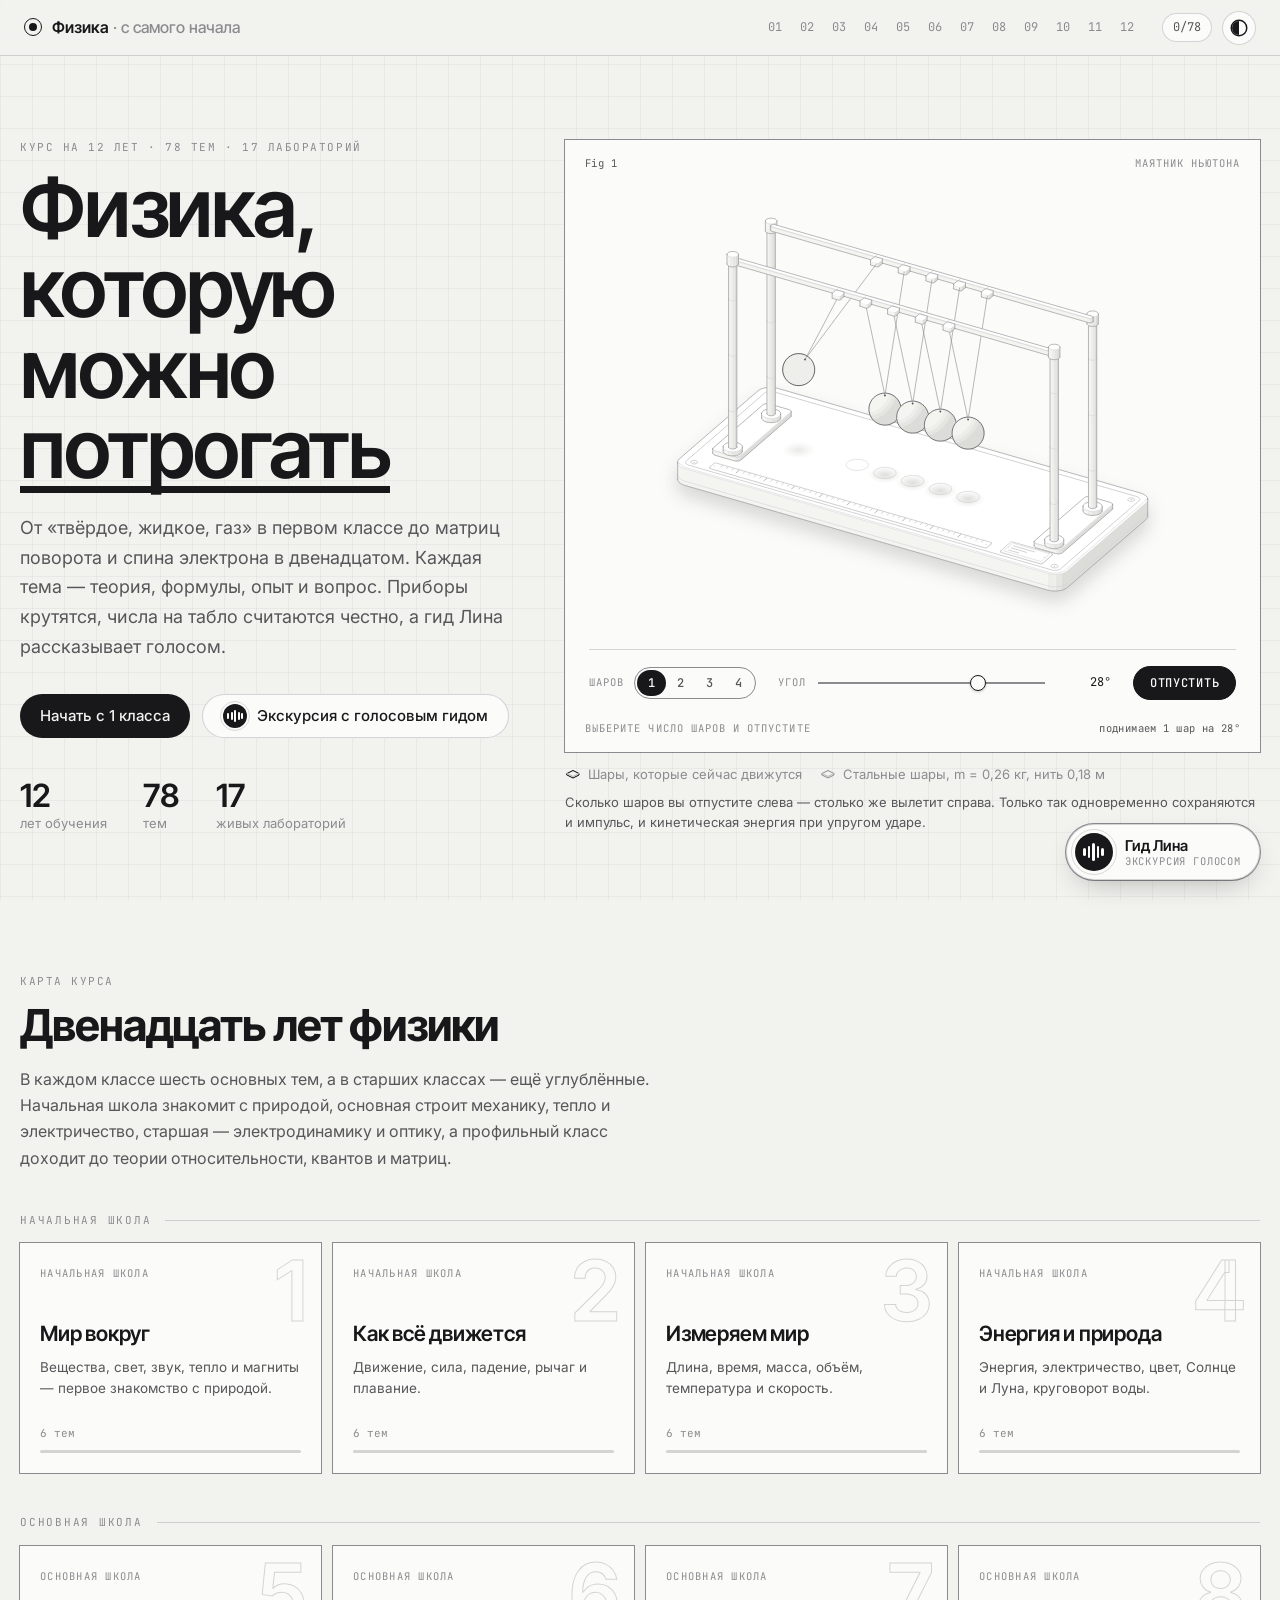
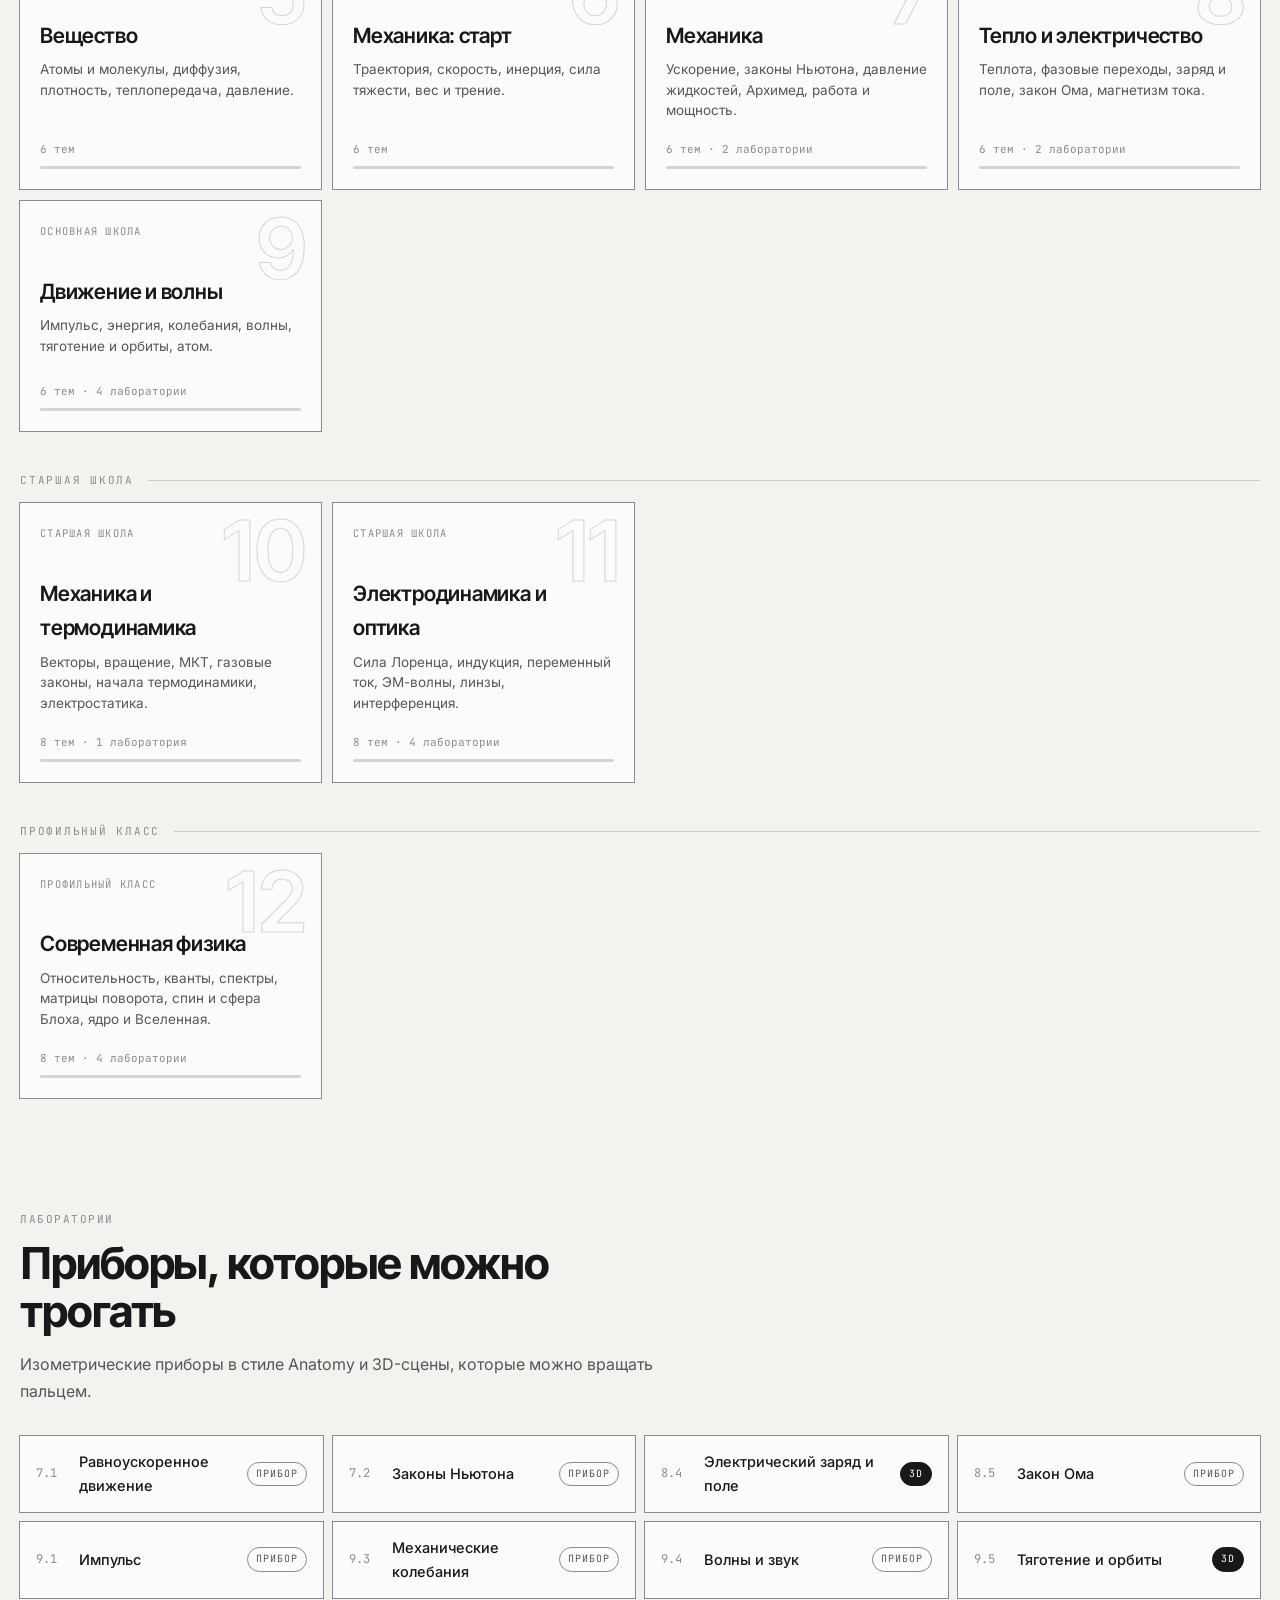
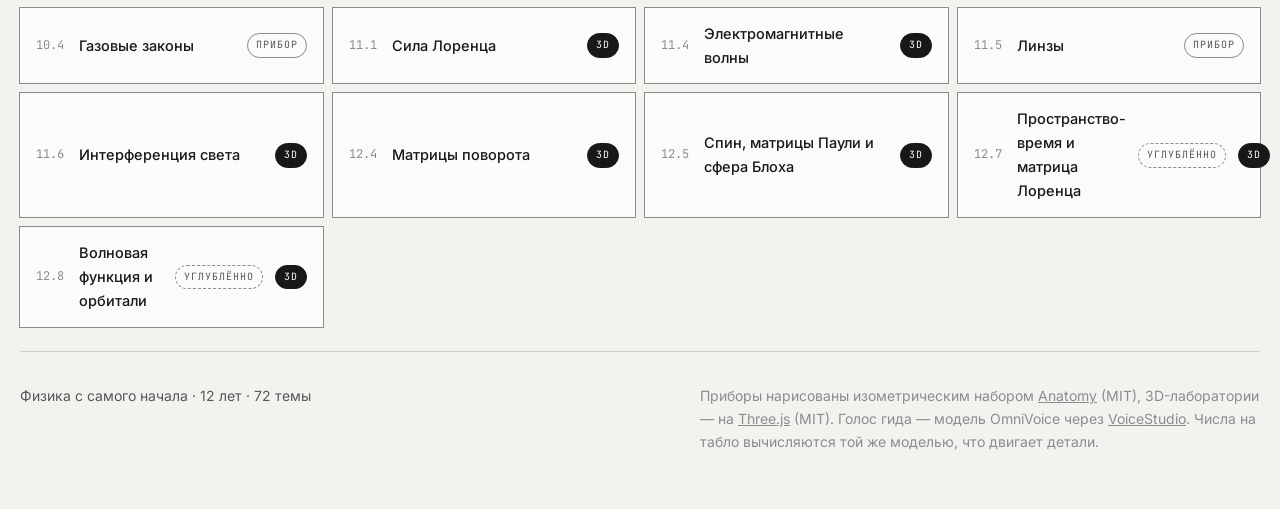
==== commit e5e7ddc8: "Deeper course: 6 advanced topics (Bernoulli, resonance, diffraction, semiconductors, Lorentz matrix," ====
--- a/index.html
+++ b/index.html
@@ -481,6 +481,15 @@
 .grade-card{box-shadow:0 0 0 1px var(--anatomy-mid)}
 .iso-plate:has(.lab3d-stage) [data-corner="hint"]{display:none}
 .iso-plate:has(.lab3d-stage) [data-corner="readout"]{max-width:100%}
+@media (max-width:560px){
+  .topic-list a{align-items:flex-start}
+  .topic-code{min-width:0;font-size:20px;line-height:1.3}
+  .topic-list .tag{display:none}
+  .topic-check{margin-top:4px}
+  .grade-num{font-size:64px}
+}
+.tag-deep{border-style:dashed}
+.topic-list a .tag+.tag{margin-left:-12px}
 </style>
 </head>
 <body class="iso" data-theme="light">
@@ -4924,13 +4933,14 @@
     topics: [
       {
         title: "Сила Лоренца",
+        lab3d: "lorentz",
         lead: "На движущийся заряд в магнитном поле действует сила, перпендикулярная скорости.",
         body: [
           "F = q·v·B·sin α. Сила перпендикулярна скорости, поэтому не меняет её величину, а только поворачивает: заряд движется по окружности радиуса r = m·v/(q·B).",
           "Так работают масс-спектрометры, циклотроны и полярные сияния: частицы солнечного ветра закручиваются вдоль линий магнитного поля Земли.",
         ],
         formulas: [{ f: "F = q · v · B · sin α", note: "сила Лоренца" }, { f: "r = m·v / (q·B)", note: "радиус окружности" }],
-        tryIt: ["Определи направление силы правилом левой руки."],
+        tryIt: ["Наклони скорость к полю — окружность превратится в спираль.", "Увеличь поле B — радиус уменьшится, частица закрутится туже.", "Определи направление силы правилом левой руки."],
         quiz: { q: "Скорость частицы удвоили. Радиус окружности в поле…", opts: ["удвоится", "уменьшится вдвое", "не изменится"], answer: 0, why: "r ∝ v." },
       },
       {
@@ -5070,6 +5080,91 @@
     ],
   },
 );
+
+/* course/04-deep.js */
+(() => {
+  const G = (n) => COURSE.find((g) => g.n === n);
+  G(10).topics.push(
+    {
+      deep: true,
+      title: "Гидродинамика: уравнение Бернулли",
+      lead: "Там, где жидкость течёт быстрее, её давление меньше.",
+      body: [
+        "Для несжимаемой жидкости расход постоянен: S₁v₁ = S₂v₂ — в узком месте трубы поток ускоряется. Закон сохранения энергии для единицы объёма даёт <b>уравнение Бернулли</b>: p + ρv²/2 + ρgh = const.",
+        "Отсюда подъёмная сила крыла (над крылом воздух быстрее — давление ниже), работа пульверизатора и то, почему два корабля на параллельных курсах притягиваются друг к другу.",
+      ],
+      formulas: [{ f: "p + ρv²/2 + ρgh = const", note: "уравнение Бернулли" }, { f: "S₁v₁ = S₂v₂", note: "уравнение неразрывности" }],
+      tryIt: ["Подуй между двумя листами бумаги — они сблизятся, а не разлетятся.", "Сожми конец шланга: струя станет быстрее."],
+      quiz: { q: "Труба сужается вдвое по площади. Скорость воды в узком месте…", opts: ["вдвое меньше", "вдвое больше", "та же"], answer: 1, why: "S₁v₁ = S₂v₂: площадь меньше в 2 раза — скорость больше в 2 раза." },
+    },
+    {
+      deep: true,
+      title: "Вынужденные колебания и резонанс",
+      lead: "Если раскачивать систему с её собственной частотой, амплитуда растёт до огромных значений.",
+      body: [
+        "Под действием периодической силы система колеблется с частотой силы. Амплитуда максимальна, когда частота силы совпадает с собственной частотой ω₀ = √(k/m) — это <b>резонанс</b>.",
+        "Высота резонансного пика зависит от затухания: добротность Q показывает, во сколько раз амплитуда при резонансе больше статического отклонения. Резонанс полезен (радиоприёмник, музыкальные инструменты, МРТ) и опасен (мосты, турбины).",
+      ],
+      formulas: [{ f: "A(ω) = F₀/m / √((ω₀² − ω²)² + (γω)²)", note: "амплитуда вынужденных колебаний" }, { f: "ω₀ = √(k/m)", note: "собственная частота" }],
+      tryIt: ["Раскачай качели толчками в такт — и не в такт.", "Вспомни опыт Мельде (9.4): струна оживает только на резонансных частотах."],
+      quiz: { q: "При каком условии наступает резонанс?", opts: ["Частота силы равна собственной частоте", "Сила очень большая", "Масса очень маленькая"], answer: 0, why: "Энергия передаётся эффективнее всего, когда толчки идут в такт собственным колебаниям." },
+    },
+  );
+  G(11).topics.push(
+    {
+      deep: true,
+      title: "Дифракция и поляризация",
+      lead: "Свет огибает препятствия размером с длину волны и колеблется в определённой плоскости.",
+      body: [
+        "<b>Дифракционная решётка</b> из тысяч щелей с периодом d даёт яркие максимумы при d·sin φ = k·λ. Так спектрометры раскладывают свет и измеряют длины волн с огромной точностью. Радуга на CD-диске — та же решётка.",
+        "Свет — поперечная волна. <b>Поляризатор</b> пропускает колебания одной плоскости; два скрещённых поляризатора свет не пропускают. Интенсивность после второго — закон Малюса I = I₀cos²φ.",
+      ],
+      formulas: [{ f: "d · sin φ = k · λ", note: "дифракционная решётка" }, { f: "I = I₀ · cos² φ", note: "закон Малюса" }],
+      tryIt: ["Посмотри на ЖК-экран через поляризационные очки и поверни голову.", "Посмотри на лампу через перо птицы или ткань — увидишь дифракционные полосы."],
+      quiz: { q: "Угол между поляризаторами 60°. Какая доля света проходит через второй?", opts: ["1/4", "1/2", "3/4"], answer: 0, why: "cos²60° = (1/2)² = 1/4." },
+    },
+    {
+      deep: true,
+      title: "Полупроводники и p–n-переход",
+      lead: "Кремний с примесями — основа диодов, транзисторов, солнечных батарей и всех процессоров.",
+      body: [
+        "В чистом полупроводнике мало свободных зарядов. Примеси создают избыток электронов (n-тип) или «дырок» (p-тип). На границе p- и n-областей возникает <b>p–n-переход</b>, который пропускает ток только в одну сторону — это диод.",
+        "Транзистор — два перехода; малый ток базы управляет большим током коллектора. В современном процессоре десятки миллиардов транзисторов размером в несколько нанометров. Светодиод и солнечная батарея — это тоже p–n-переходы.",
+      ],
+      formulas: [{ f: "I = I₀ (e^(qU/kT) − 1)", note: "вольт-амперная характеристика диода" }],
+      tryIt: ["Подключи светодиод к батарейке, а потом переверни его — он погаснет."],
+      quiz: { q: "Что делает диод?", opts: ["Усиливает ток", "Пропускает ток в одну сторону", "Хранит заряд"], answer: 1, why: "p–n-переход открыт при прямом напряжении и закрыт при обратном." },
+    },
+  );
+  G(12).topics.push(
+    {
+      deep: true,
+      title: "Пространство-время и матрица Лоренца",
+      lab3d: "spacetime",
+      lead: "Время и пространство — части одного четырёхмерного пространства-времени. Переход между системами отсчёта — это матрица.",
+      body: [
+        "Событие задаётся вектором (ct, x). Переход в систему, летящую со скоростью v, — умножение на <b>матрицу Лоренца</b>:<br><code>Λ = [[γ, −βγ], [−βγ, γ]], β = v/c</code>.",
+        "Это «поворот» в пространстве-времени, только гиперболический: сохраняется не длина, а интервал s² = (ct)² − x². Световой конус (x = ±ct) одинаков для всех наблюдателей, поэтому причина всегда раньше следствия. Отсюда относительность одновременности: события, одновременные для одного наблюдателя, неодновременны для другого.",
+      ],
+      formulas: [{ f: "(ct′, x′) = Λ · (ct, x)", note: "преобразование Лоренца" }, { f: "s² = (ct)² − x² = inv", note: "интервал не меняется" }],
+      tryIt: ["Меняй скорость β — оси ct′ и x′ «складываются» к световому конусу.", "Следи: события на горизонтальной линии одновременны в одной системе, но не в другой."],
+      quiz: { q: "Что сохраняется при преобразовании Лоренца?", opts: ["Время события", "Интервал s² = (ct)² − x²", "Координата x"], answer: 1, why: "Интервал — инвариант: он одинаков во всех инерциальных системах." },
+    },
+    {
+      deep: true,
+      title: "Волновая функция и орбитали",
+      lab3d: "orbitals",
+      lead: "Электрон в атоме — не шарик на орбите, а облако вероятности. Его форму задаёт волновая функция.",
+      body: [
+        "Уравнение Шрёдингера Ĥψ = Eψ даёт разрешённые состояния атома водорода, описанные квантовыми числами n, l, m. Квадрат модуля |ψ|² — плотность вероятности найти электрон в данной точке.",
+        "s-орбитали сферические, p-орбитали похожи на гантели, d-орбитали — на лепестки клевера. Из форм орбиталей вытекает вся химия: углы между связями, форма молекул, таблица Менделеева.",
+      ],
+      formulas: [{ f: "Ĥ ψ = E ψ", note: "стационарное уравнение Шрёдингера" }, { f: "P = |ψ|² dV", note: "вероятность найти электрон" }],
+      tryIt: ["Переключай орбитали 1s, 2s, 2p, 3d — каждая точка в облаке — одно «измерение» положения электрона.", "Вращай облако и найди узловые плоскости, где электрона не бывает."],
+      quiz: { q: "Что показывает |ψ|²?", opts: ["Траекторию электрона", "Плотность вероятности найти электрон", "Скорость электрона"], answer: 1, why: "Правило Борна: |ψ|² — плотность вероятности." },
+    },
+  );
+})();
 
 const FIG3D = {};
 
@@ -5339,6 +5434,261 @@
   matrixHtml(rows, cls = "") {
     return `<table class="mtx ${cls}"><tbody>${rows.map((r) => `<tr>${r.map((v) => `<td>${typeof v === "number" ? fmt(v, 2) : v}</td>`).join("")}</tr>`).join("")}</tbody></table>`;
   },
+};
+
+/* labs3d/deep.js */
+FIG3D.lorentz = (el, num) => {
+  const ui = Lab3D.card(el, {
+    fig: `Fig ${num}`,
+    title: "Заряд в магнитном поле",
+    hint: "Меняйте поле и угол влёта",
+    keys: [
+      { mark: "lit", label: "Протон и его скорость" },
+      { mark: "blue", label: "Линии поля B" },
+      { mark: "red", label: "Сила Лоренца" },
+    ],
+    caption: "Сила F = q·v×B всегда перпендикулярна скорости: она поворачивает частицу, но не разгоняет её. Поперечная часть скорости даёт окружность радиуса r = mv⊥/(qB), продольная — сносит её вдоль поля. Получается спираль.",
+    controls: Lab.range("b", "Поле B", { min: 0.4, max: 2, step: 0.05, value: 1 }) + Lab.range("a", "Угол к полю", { min: 10, max: 90, step: 1, value: 70 }),
+  });
+  const S = Lab3D.scene(ui, { azimuth: 30, elevation: 22, radius: 84, center: [0, 0, 34] });
+  const { T } = S;
+  S.plate(180, 110);
+  const Z = 36, X0 = -80, X1 = 80;
+  for (const sx of [-1, 1]) {
+    S.box(10, 70, 4, sx * 88, 0, 0, "shade", "mid");
+    S.box(6, 6, Z + 30, sx * 88, -30, 4, "face", "mid");
+    S.box(6, 6, Z + 30, sx * 88, 30, 4, "face", "mid");
+    const coil = new T.Mesh(new T.TorusGeometry(30, 3, 12, 64), S.mat("face"));
+    S.outline(coil, "mid", 70);
+    coil.position.set(sx * 84, 0, Z);
+    coil.rotation.y = Math.PI / 2;
+    S.scene.add(coil);
+  }
+  for (let i = 0; i < 9; i++) {
+    const a = (i / 9) * Math.PI * 2, r = i ? 18 : 0;
+    const l = S.line([[X0, Math.cos(a) * r, Z + Math.sin(a) * r], [X1, Math.cos(a) * r, Z + Math.sin(a) * r]], "blue");
+    l.material.transparent = true;
+    l.material.opacity = 0.45;
+  }
+  const bArrow = S.arrow("blue", { shaft: 0.5, head: 2.2, headLen: 5 });
+  bArrow.set([X1 - 10, 0, Z + 26], [X1 + 6, 0, Z + 26]);
+  const p = new T.Mesh(new T.SphereGeometry(2.6, 24, 16), S.mat("lit"));
+  S.outline(p, "hi", 80);
+  S.scene.add(p);
+  const vA = S.arrow("hi", { shaft: 0.35, head: 1.4, headLen: 3.5 });
+  const fA = S.arrow("red", { shaft: 0.35, head: 1.4, headLen: 3.5 });
+  const N = 1400;
+  const tr = new Float32Array(N * 3);
+  const tg = new T.BufferGeometry();
+  tg.setAttribute("position", new T.BufferAttribute(tr, 3));
+  S.scene.add(new T.Line(tg, S.lineMat("mid")));
+  let B = 1, ang = 70, n = 0;
+  const st = { r: new T.Vector3(), v: new T.Vector3() };
+  const V = 18;
+  const launch = () => {
+    const a = (ang * Math.PI) / 180;
+    st.r.set(X0 + 4, 0, Z);
+    st.v.set(V * Math.cos(a), V * Math.sin(a), 0);
+    n = 0;
+  };
+  launch();
+  Lab3D.run(ui, S, (dt, calm) => {
+    const Bv = new T.Vector3(B * 0.9, 0, 0);
+    const steps = 30, h = (calm ? 0 : dt * 1.6) / steps;
+    let F = new T.Vector3();
+    for (let i = 0; i < steps; i++) {
+      F = st.v.clone().cross(Bv);
+      const half = st.v.clone().addScaledVector(F, h / 2);
+      F = half.cross(Bv);
+      st.v.addScaledVector(F, h);
+      st.v.setLength(V);
+      st.r.addScaledVector(st.v, h);
+    }
+    p.position.copy(st.r);
+    vA.set(st.r, st.r.clone().addScaledVector(st.v, 0.7));
+    fA.set(st.r, st.r.clone().addScaledVector(st.v.clone().cross(Bv), 0.6));
+    if (n < N) {
+      tr.set(st.r.toArray(), n * 3);
+      n++;
+    }
+    tg.setDrawRange(0, n);
+    tg.attributes.position.needsUpdate = true;
+    if (st.r.x > X1 || st.r.x < X0 - 10 || n >= N) launch();
+    const a = (ang * Math.PI) / 180;
+    const vPerp = V * Math.sin(a);
+    const rad = vPerp / (B * 0.9);
+    const pitch = ((2 * Math.PI) / (B * 0.9)) * V * Math.cos(a);
+    ui.say(`B = ${fmt(B, 2)} Тл · угол ${ang}° · r = mv⊥/qB ≈ ${fmt(rad / 10, 1)} см · шаг спирали ≈ ${fmt(pitch / 10, 1)} см · |v| = const`);
+    return true;
+  });
+  Lab.bindRange(ui, "b", (v) => {
+    B = v;
+    launch();
+  }, (v) => `${fmt(v, 2)} Тл`);
+  Lab.bindRange(ui, "a", (v) => {
+    ang = v;
+    launch();
+  }, (v) => `${v}°`);
+};
+
+FIG3D.spacetime = (el, num) => {
+  const ui = Lab3D.card(el, {
+    fig: `Fig ${num}`,
+    title: "Пространство-время",
+    hint: "Меняйте скорость β",
+    keys: [
+      { mark: "lit", label: "Оси движущегося наблюдателя ct′, x′" },
+      { mark: "raised", label: "Световой конус x = ±ct" },
+      { mark: "red", label: "Линия одновременности t′ = const" },
+    ],
+    caption: "Время — вверх, плоскость — пространство (x, y). Конус — путь вспышки света. При скорости β оси ct′ и x′ наклоняются к конусу, но сам конус не меняется: скорость света одна для всех. Матрица Λ пересчитывает координаты события.",
+    controls: Lab.range("b", "Скорость β = v/c", { min: -0.9, max: 0.9, step: 0.01, value: 0.5 }),
+    hud: `<div class="mtx-wrap"><span class="mtx-label">Λ =</span><div data-hud="m"></div></div><div class="mtx-sub" data-hud="g"></div>`,
+  });
+  const S = Lab3D.scene(ui, { azimuth: 70, elevation: 16, radius: 74, center: [0, 0, 36] });
+  const { T } = S;
+  S.plate(140, 140);
+  const O = new T.Vector3(0, 0, 36), L = 40;
+  const cone = new T.Mesh(new T.ConeGeometry(L, L, 64, 1, true), new T.MeshLambertMaterial({ color: 0xf0a020, transparent: true, opacity: 0.16, side: T.DoubleSide, depthWrite: false }));
+  cone.rotation.x = -Math.PI / 2;
+  cone.position.set(O.x, O.y, O.z + L / 2);
+  const cone2 = cone.clone();
+  cone2.rotation.x = Math.PI / 2;
+  cone2.position.set(O.x, O.y, O.z - L / 2);
+  S.scene.add(cone, cone2);
+  for (const s of [1, -1]) {
+    const pts = [];
+    for (let i = 0; i <= 96; i++) {
+      const a = (i / 96) * Math.PI * 2;
+      pts.push([O.x + Math.cos(a) * L, O.y + Math.sin(a) * L, O.z + s * L]);
+    }
+    S.line(pts, "mid");
+  }
+  S.line([[O.x - L, O.y, O.z - L], [O.x + L, O.y, O.z + L]], "mid");
+  S.line([[O.x + L, O.y, O.z - L], [O.x - L, O.y, O.z + L]], "mid");
+  S.arrow("faint", { shaft: 0.3, head: 1.2, headLen: 3 }).set(O.clone().add(new T.Vector3(-46, 0, 0)), O.clone().add(new T.Vector3(46, 0, 0)));
+  S.arrow("faint", { shaft: 0.3, head: 1.2, headLen: 3 }).set(O.clone().add(new T.Vector3(0, 0, -46)), O.clone().add(new T.Vector3(0, 0, 46)));
+  S.cyl(1.4, O.z - 46, 0, 0, 0, "shade", "mid");
+  const tA = S.arrow("lit", { shaft: 0.6, head: 2.2, headLen: 5 });
+  const xA = S.arrow("lit", { shaft: 0.6, head: 2.2, headLen: 5 });
+  const simul = [0, 1, 2].map(() => S.line([[0, 0, 0], [1, 0, 0]], "red"));
+  const grid = [];
+  for (let i = -3; i <= 3; i++) grid.push(S.line([[0, 0, 0], [1, 0, 0]], "faint"), S.line([[0, 0, 0], [1, 0, 0]], "faint"));
+  const evs = [[18, 14], [-10, 22], [24, -8]].map(([x, ct]) => {
+    const m = new T.Mesh(new T.SphereGeometry(1.8, 16, 12), S.mat("hi"));
+    m.position.set(O.x + x, O.y, O.z + ct);
+    S.scene.add(m);
+    return { x, ct, m };
+  });
+  let target = 0.5, beta = 0.5;
+  Lab3D.run(ui, S, (dt, calm) => {
+    const nb = Lab.follow(beta, target, dt, 0.25, calm);
+    const moved = nb !== beta;
+    beta = nb;
+    const g = 1 / Math.sqrt(1 - beta * beta);
+    const toW = (xp, ctp) => O.clone().add(new T.Vector3(g * (xp + beta * ctp), 0, g * (ctp + beta * xp)));
+    tA.set(toW(0, -44 / g), toW(0, 44 / g));
+    xA.set(toW(-44 / g, 0), toW(44 / g, 0));
+    let gi = 0;
+    for (let i = -3; i <= 3; i++) {
+      grid[gi++].geometry.setFromPoints([toW(i * 10, -30), toW(i * 10, 30)]);
+      grid[gi++].geometry.setFromPoints([toW(-30, i * 10), toW(30, i * 10)]);
+    }
+    evs.forEach((e, i) => {
+      const ctp = g * (e.ct - beta * e.x);
+      simul[i].geometry.setFromPoints([toW(-40, ctp), toW(40, ctp)]);
+    });
+    const m = Lab3D.matrixHtml([[g, -beta * g], [-beta * g, g]]);
+    if (ui.hud.dataset.m !== m) {
+      ui.hud.querySelector('[data-hud="m"]').innerHTML = m;
+      ui.hud.dataset.m = m;
+    }
+    ui.hud.querySelector('[data-hud="g"]').textContent = `γ = ${fmt(g, 3)} · det Λ = 1`;
+    const t1 = evs.map((e) => g * (e.ct - beta * e.x));
+    ui.say(`β = ${fmt(beta, 2)} · γ = ${fmt(g, 3)} · события в системе′: t′ = ${t1.map((t) => fmt(t / 10, 2)).join(" / ")} · s² не меняется`);
+    return moved || true;
+  });
+  Lab.bindRange(ui, "b", (v) => (target = v), (v) => fmt(v, 2));
+};
+
+FIG3D.orbitals = (el, num) => {
+  const ui = Lab3D.card(el, {
+    fig: `Fig ${num}`,
+    title: "Орбитали водорода",
+    hint: "Выберите орбиталь, вращайте",
+    keys: [
+      { mark: "dotted", label: "Каждая точка — положение электрона при одном измерении" },
+      { mark: "red", label: "ψ > 0" },
+      { mark: "blue", label: "ψ < 0" },
+    ],
+    caption: "Точки выбраны случайно с вероятностью |ψ|² — так выглядела бы серия измерений. Цвет показывает знак волновой функции. Узловые поверхности, где ψ = 0, остаются пустыми.",
+    controls: `<div class="lab-row"><span class="lab-range-label">Орбиталь</span>${Lab.segmented("orb", [["1s", "1s"], ["2s", "2s"], ["2p", "2p"], ["3d", "3dz²"], ["3dxy", "3dxy"]], "2p")}</div>`,
+  });
+  const S = Lab3D.scene(ui, { azimuth: 35, elevation: 22, radius: 64, center: [0, 0, 42] });
+  const { T } = S;
+  S.plate(130, 110);
+  S.cyl(12, 3, 0, 0, 0, "face", "mid", 40);
+  S.cyl(1.2, 18, 0, 0, 3, "shade", "mid");
+  const C = new T.Vector3(0, 0, 44);
+  const nuc = new T.Mesh(new T.SphereGeometry(1.4, 16, 12), S.mat("lit"));
+  nuc.position.copy(C);
+  S.scene.add(nuc);
+  const NPTS = innerWidth < 700 ? 5000 : 9000;
+  const geo = new T.BufferGeometry();
+  const pos = new Float32Array(NPTS * 3), col = new Float32Array(NPTS * 3);
+  geo.setAttribute("position", new T.BufferAttribute(pos, 3));
+  geo.setAttribute("color", new T.BufferAttribute(col, 3));
+  const cloud = new T.Points(geo, new T.PointsMaterial({ size: 1.5, vertexColors: true, transparent: true, opacity: 0.8, depthWrite: false }));
+  cloud.position.copy(C);
+  S.scene.add(cloud);
+  const PSI = {
+    "1s": (x, y, z, r) => Math.exp(-r),
+    "2s": (x, y, z, r) => (2 - r) * Math.exp(-r / 2),
+    "2p": (x, y, z, r) => z * Math.exp(-r / 2),
+    "3d": (x, y, z, r) => (3 * z * z - r * r) * Math.exp(-r / 3),
+    "3dxy": (x, y, z, r) => x * y * Math.exp(-r / 3),
+  };
+  const EXT = { "1s": 5, "2s": 13, "2p": 12, "3d": 20, "3dxy": 20 };
+  const NAME = { "1s": "1s (n=1, l=0)", "2s": "2s (n=2, l=0)", "2p": "2pz (n=2, l=1)", "3d": "3dz² (n=3, l=2)", "3dxy": "3dxy (n=3, l=2)" };
+  let orb = "2p";
+  function sample() {
+    const f = PSI[orb], R = EXT[orb];
+    let max = 0;
+    for (let i = 0; i < 4000; i++) {
+      const x = (Math.random() * 2 - 1) * R, y = (Math.random() * 2 - 1) * R, z = (Math.random() * 2 - 1) * R;
+      const v = f(x, y, z, Math.hypot(x, y, z)) ** 2;
+      if (v > max) max = v;
+    }
+    const red = new T.Color(S.P.red), blue = new T.Color(S.P.blue);
+    const scale = 28 / R;
+    let n = 0, guard = 0;
+    while (n < NPTS && guard < NPTS * 400) {
+      guard++;
+      const x = (Math.random() * 2 - 1) * R, y = (Math.random() * 2 - 1) * R, z = (Math.random() * 2 - 1) * R;
+      const psi = f(x, y, z, Math.hypot(x, y, z));
+      if (Math.random() * max * 1.05 > psi * psi) continue;
+      pos.set([x * scale, y * scale, z * scale], n * 3);
+      const c = psi >= 0 ? red : blue;
+      col.set([c.r, c.g, c.b], n * 3);
+      n++;
+    }
+    geo.setDrawRange(0, n);
+    geo.attributes.position.needsUpdate = true;
+    geo.attributes.color.needsUpdate = true;
+    ui.say(`${NAME[orb]} · ${n} измерений · точки распределены как |ψ|²`);
+  }
+  sample();
+  new MutationObserver(sample).observe(document.body, { attributes: true, attributeFilter: ["data-theme"] });
+  let spin = 0;
+  Lab3D.run(ui, S, (dt, calm) => {
+    spin += calm ? 0 : dt * 0.25;
+    cloud.rotation.z = spin;
+    return true;
+  });
+  Lab.bindSeg(ui, "orb", (v) => {
+    orb = v;
+    sample();
+  });
 };
 
 /* labs3d/field.js */
@@ -6397,7 +6747,7 @@
   }
 
   const formulaHtml = (f) => `<div class="formula${f.big ? "" : " small"}"><span class="f-main">${f.f}</span><span class="f-note">${f.note || ""}</span></div>`;
-  const badge = (t) => (t.lab3d ? `<span class="tag tag-3d">3D</span>` : t.fig ? `<span class="tag">прибор</span>` : "");
+  const badge = (t) => (t.deep ? `<span class="tag tag-deep">углублённо</span>` : "") + (t.lab3d ? `<span class="tag tag-3d">3D</span>` : t.fig ? `<span class="tag">прибор</span>` : "");
 
   function gradeCard(g) {
     const done = g.topics.filter((t) => solved.has(t.id)).length;
@@ -6440,7 +6790,7 @@
         <div class="section-head">
           <p class="eyebrow">Карта курса</p>
           <h2>Двенадцать лет физики</h2>
-          <p>Каждый класс — шесть тем. Начальная школа знакомит с природой, основная строит механику, тепло и электричество, старшая — электродинамику и оптику, а профильный класс доходит до теории относительности, квантов и матриц.</p>
+          <p>В каждом классе шесть основных тем, а в старших классах — ещё углублённые. Начальная школа знакомит с природой, основная строит механику, тепло и электричество, старшая — электродинамику и оптику, а профильный класс доходит до теории относительности, квантов и матриц.</p>
         </div>
         ${stages.map((s) => `<div class="stage"><p class="stage-name">${esc(s.name)}</p><div class="grade-grid">${s.grades.map(gradeCard).join("")}</div></div>`).join("")}
       </section>
@@ -6489,7 +6839,7 @@
         <div class="chapter-head">
           <span class="chapter-num">${t.code}</span>
           <div>
-            <p class="eyebrow">${t.grade.n} класс · ${esc(t.grade.title)}</p>
+            <p class="eyebrow">${t.grade.n} класс · ${esc(t.grade.title)}${t.deep ? " · углублённо" : ""}</p>
             <h2>${esc(t.title)}</h2>
           </div>
         </div>
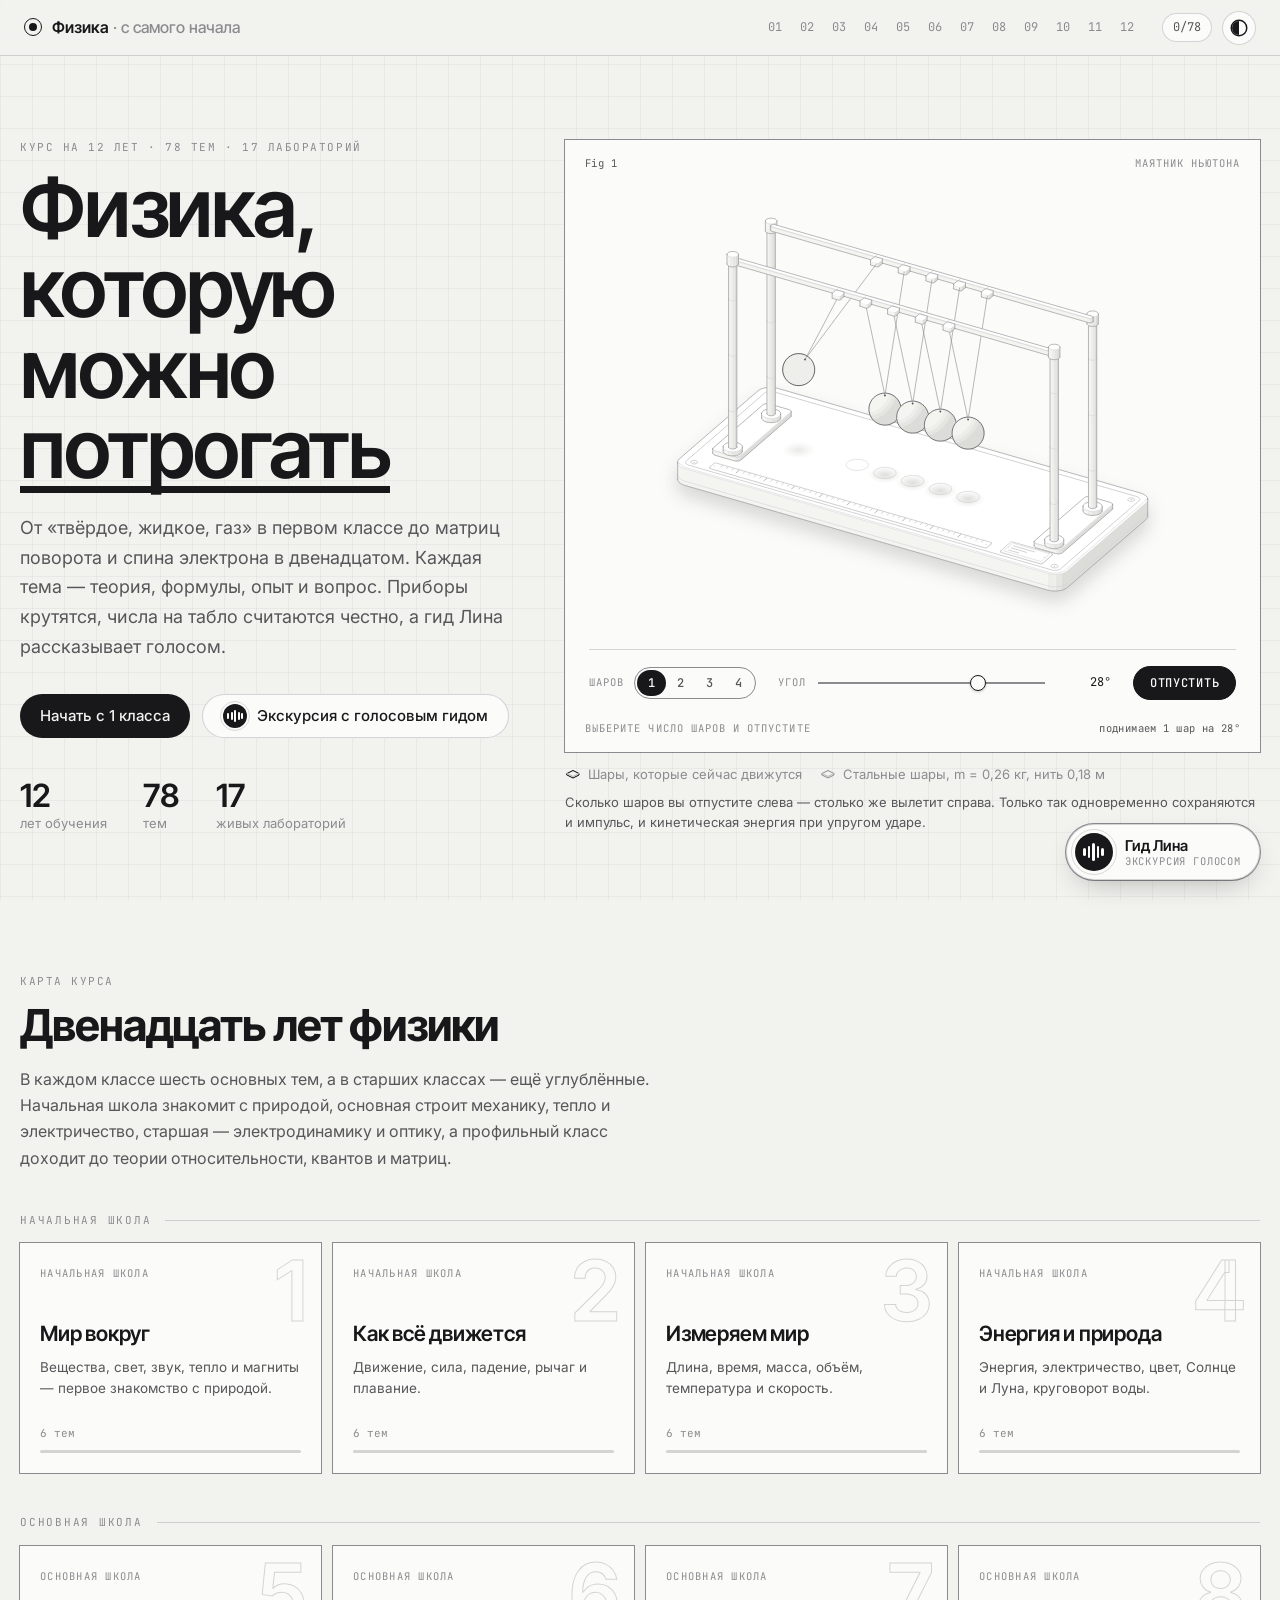
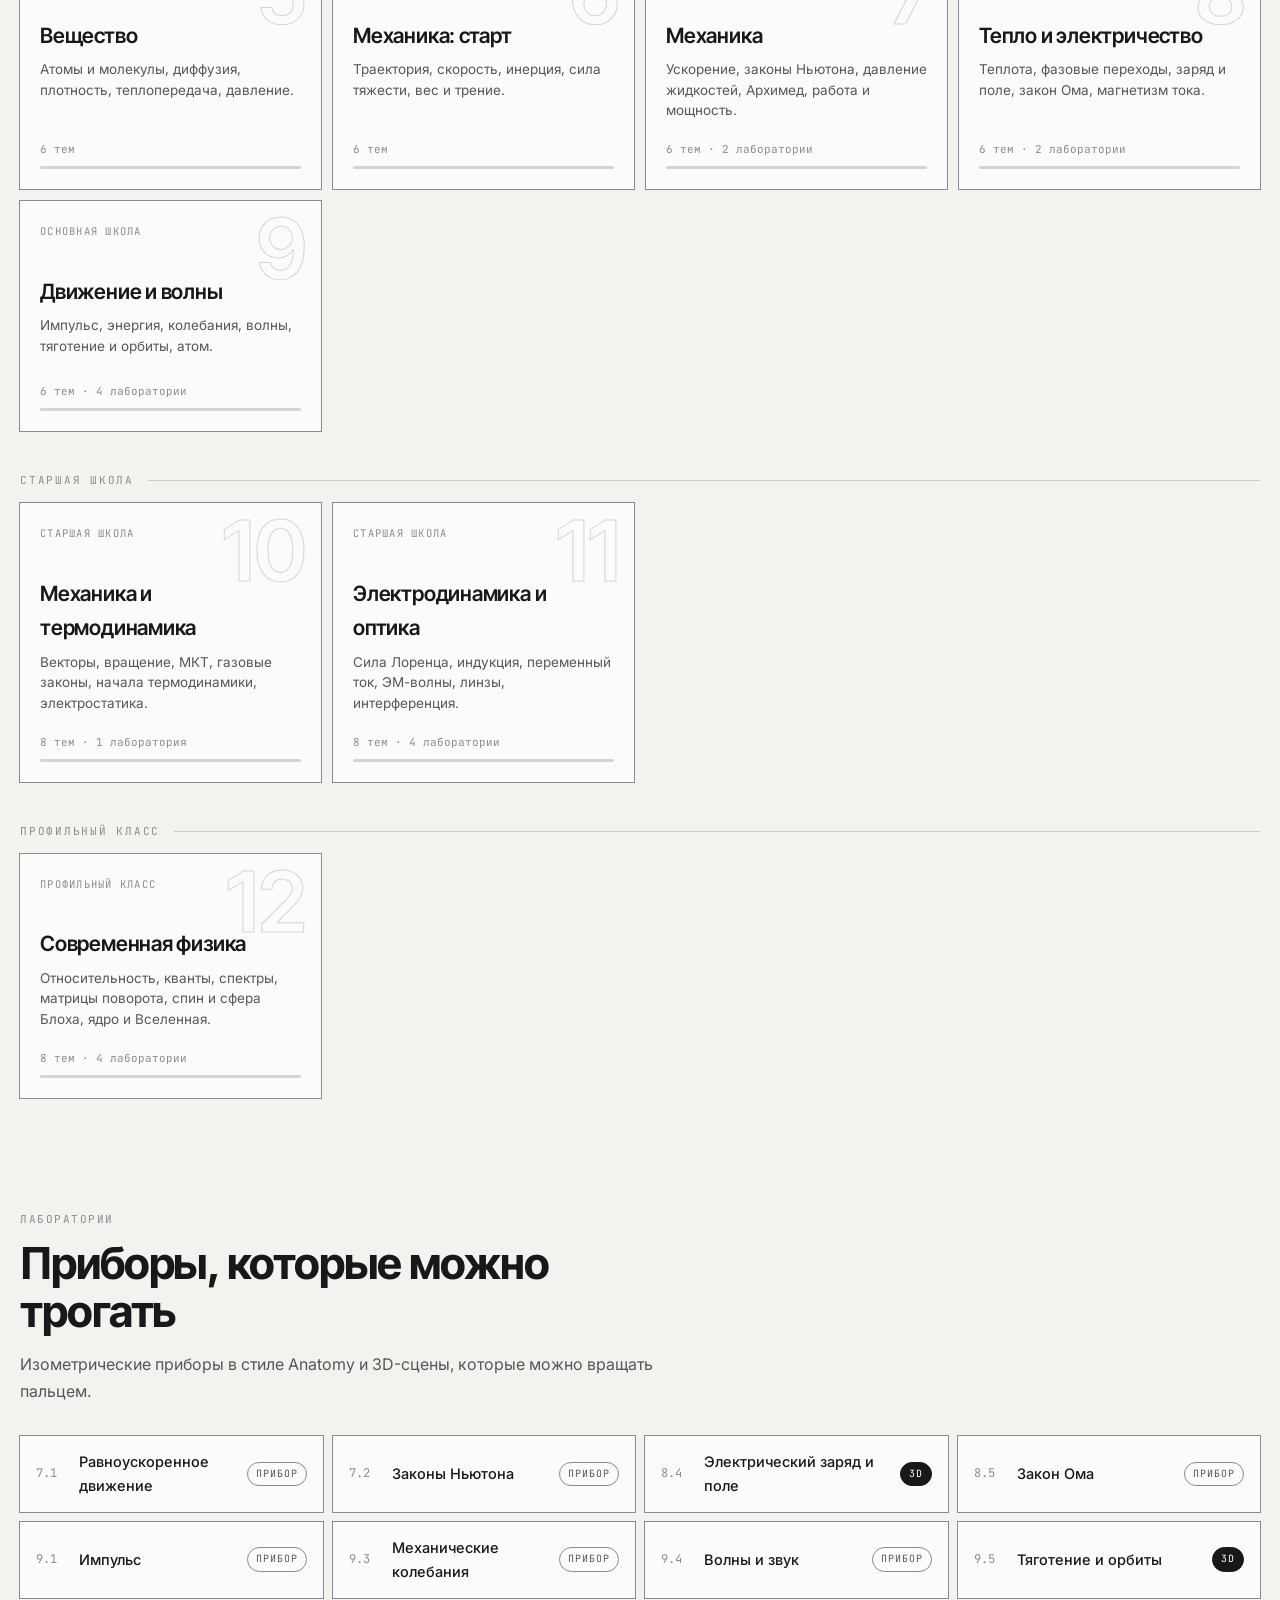
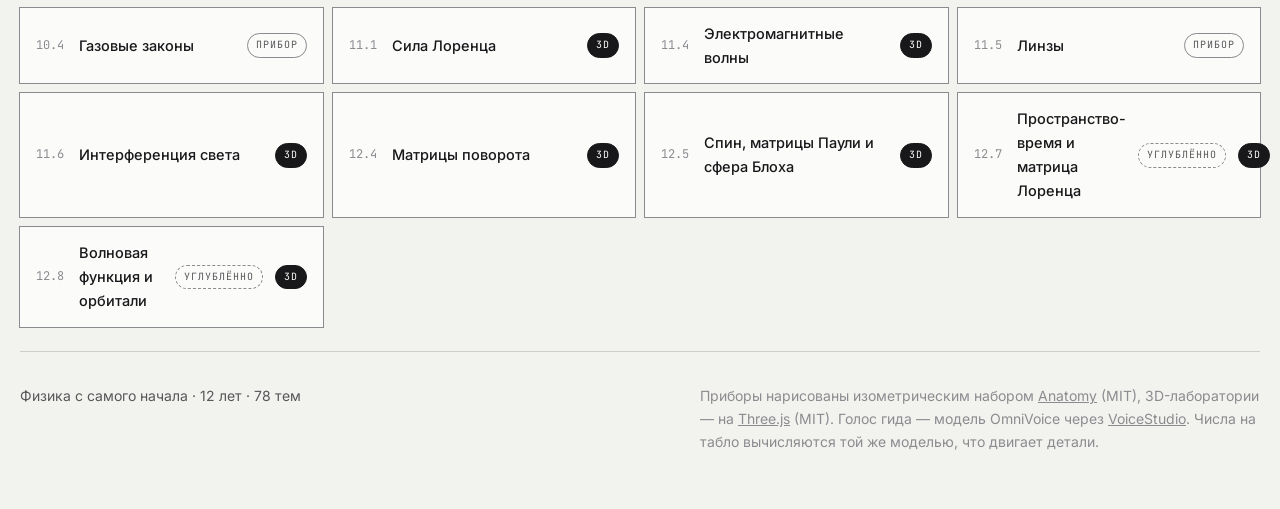
==== commit 6ea43c13: "Update counts: 78 topics, 17 labs Co-Authored-By: Claude Opus 5.5 <noreply@anthropic.com> Claude-Ses" ====
--- a/index.html
+++ b/index.html
@@ -508,7 +508,7 @@
 <main id="app" tabindex="-1"></main>
 
 <footer class="footer">
-  <p>Физика с самого начала · 12 лет · 72 темы</p>
+  <p>Физика с самого начала · 12 лет · 78 тем</p>
   <p class="footer-dim">Приборы нарисованы изометрическим набором <a href="https://github.com/wheresryan22/anatomy">Anatomy</a> (MIT), 3D-лаборатории — на <a href="https://threejs.org">Three.js</a> (MIT). Голос гида — модель OmniVoice через <a href="https://github.com/debpalash/VoiceStudio">VoiceStudio</a>. Числа на табло вычисляются той же моделью, что двигает детали.</p>
 </footer>
 
